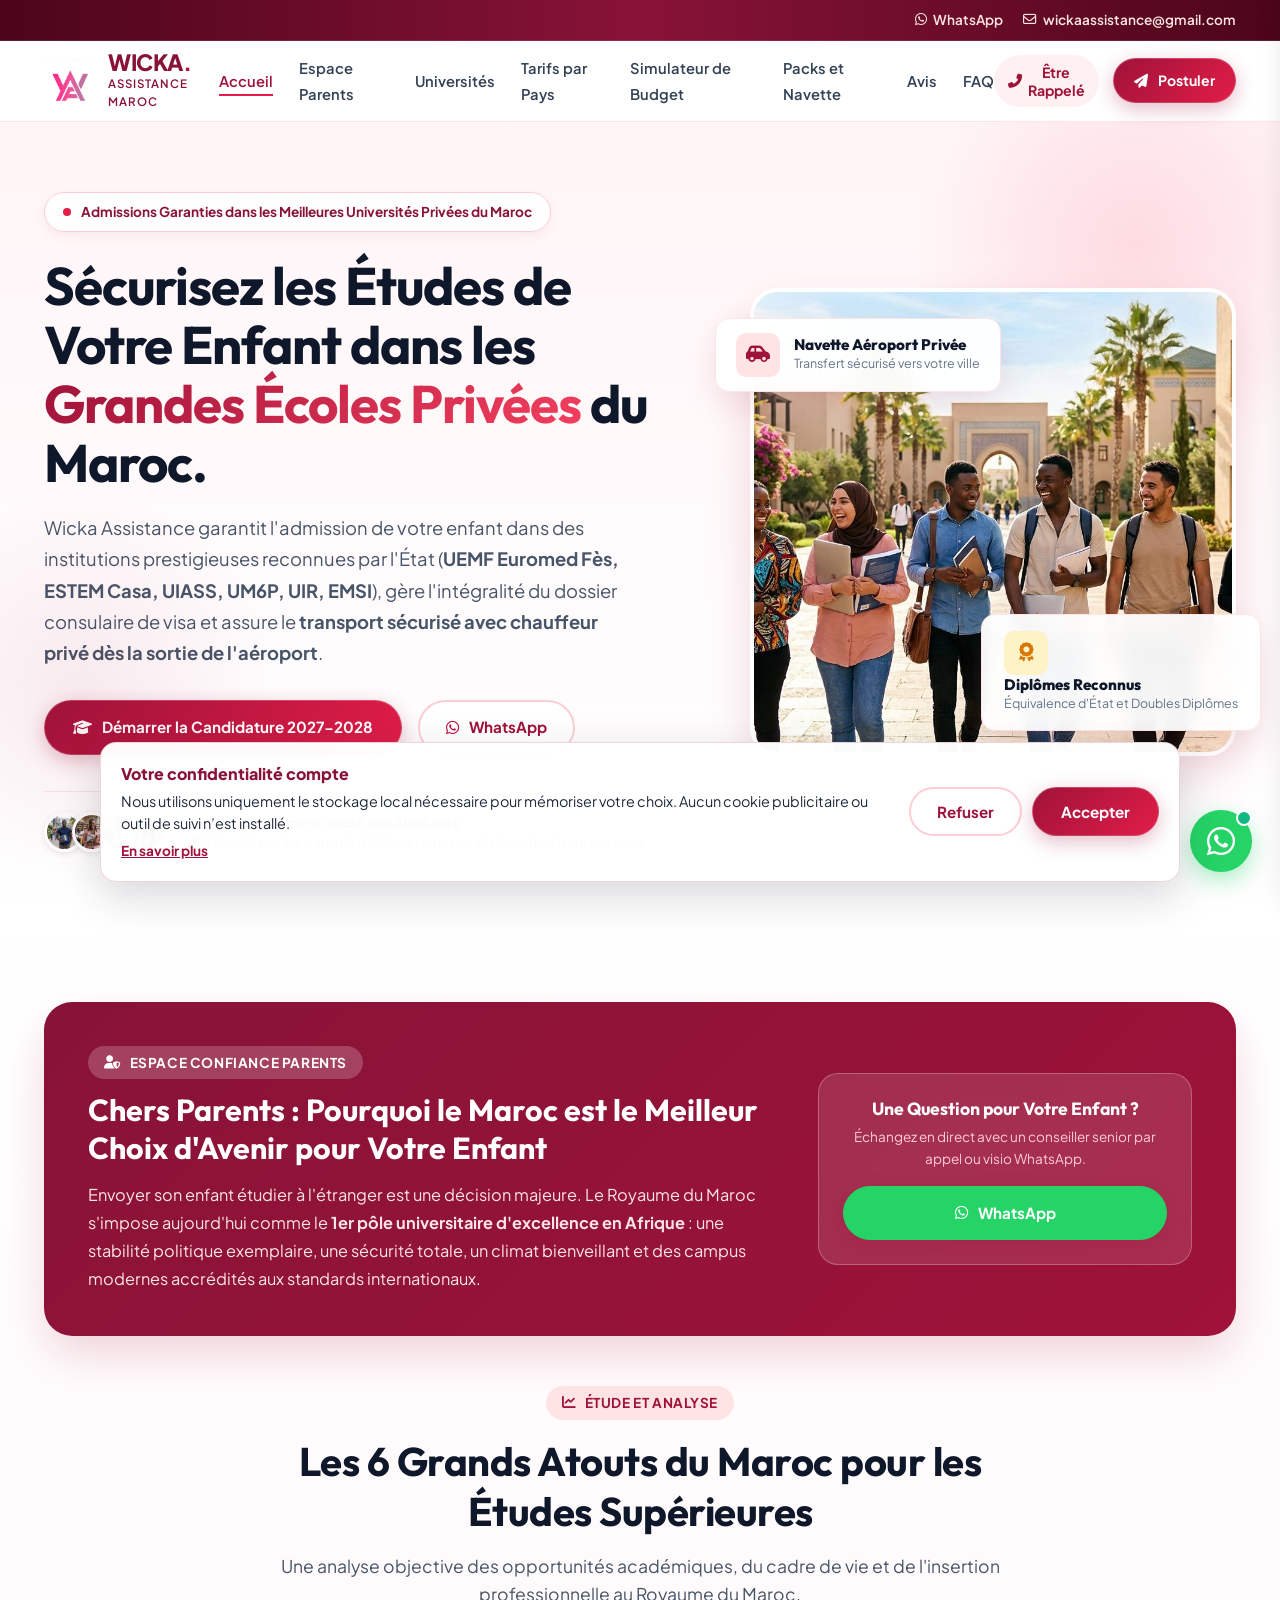
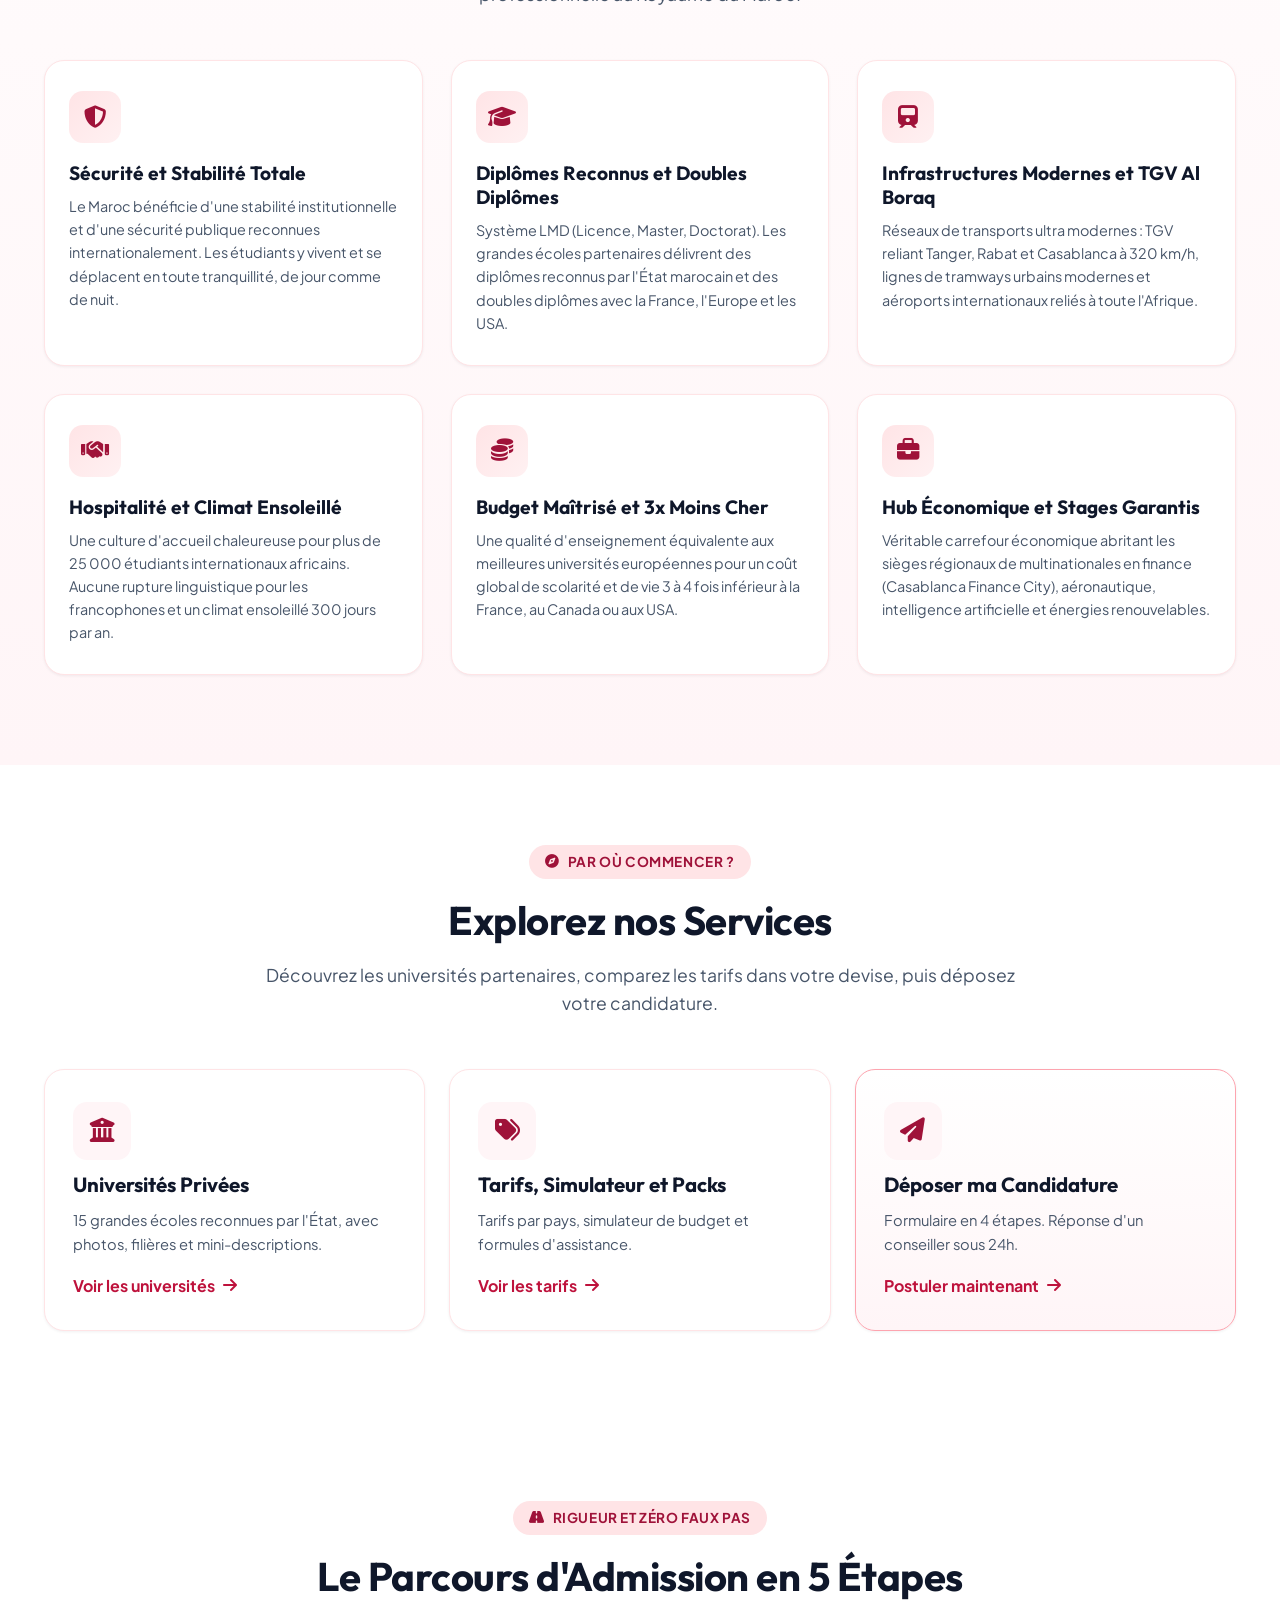
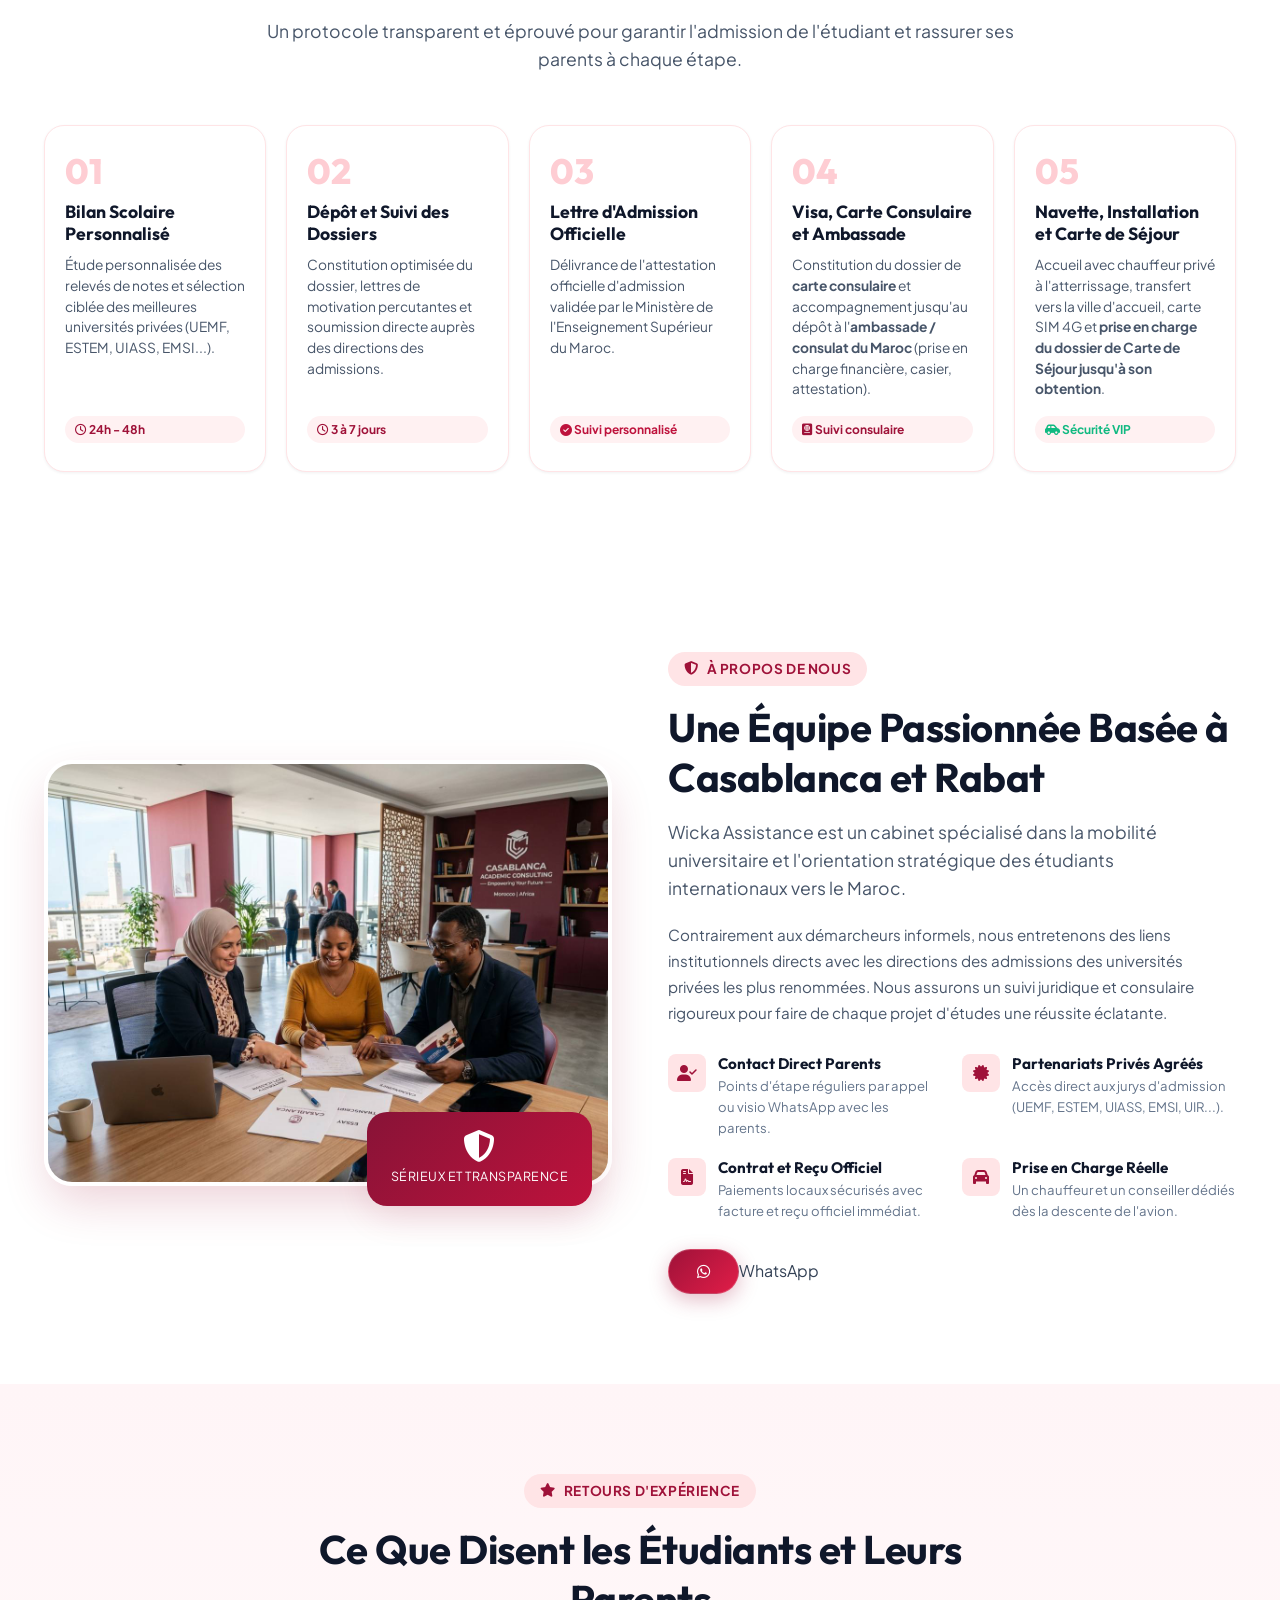
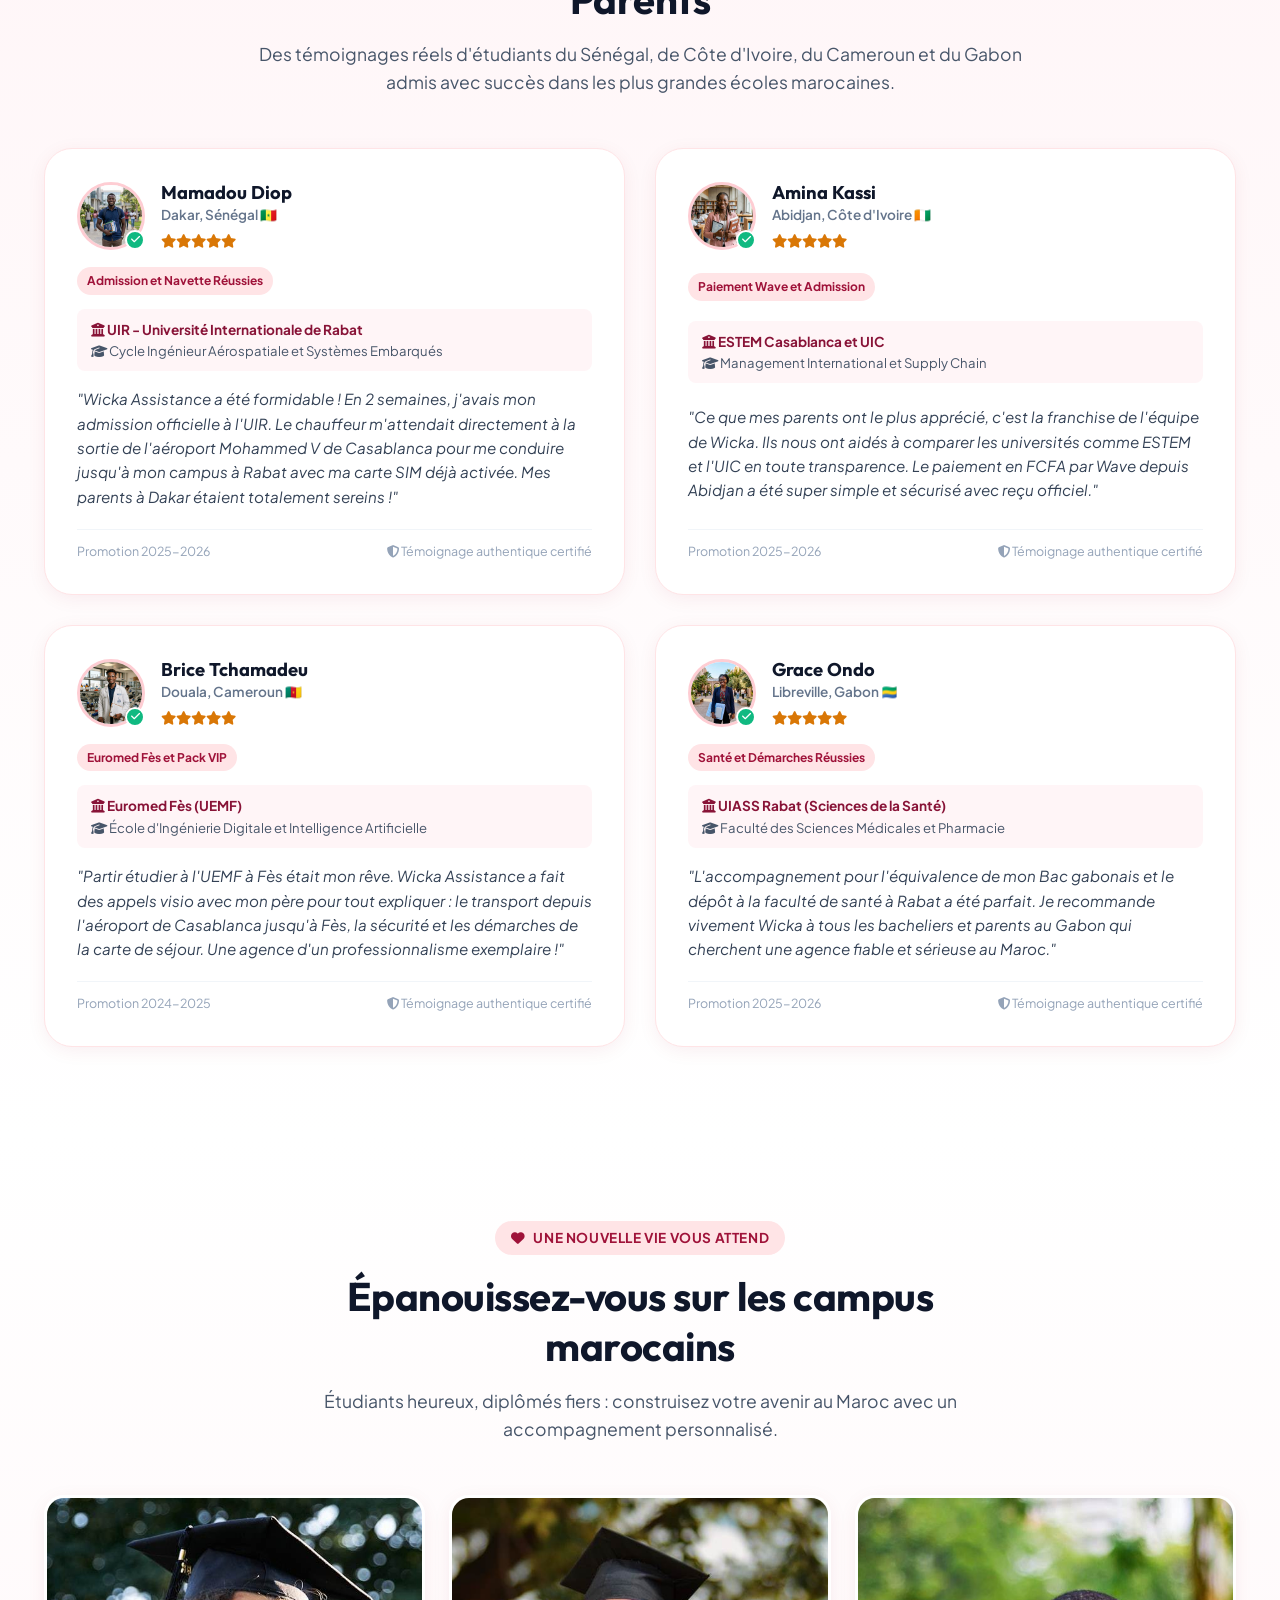
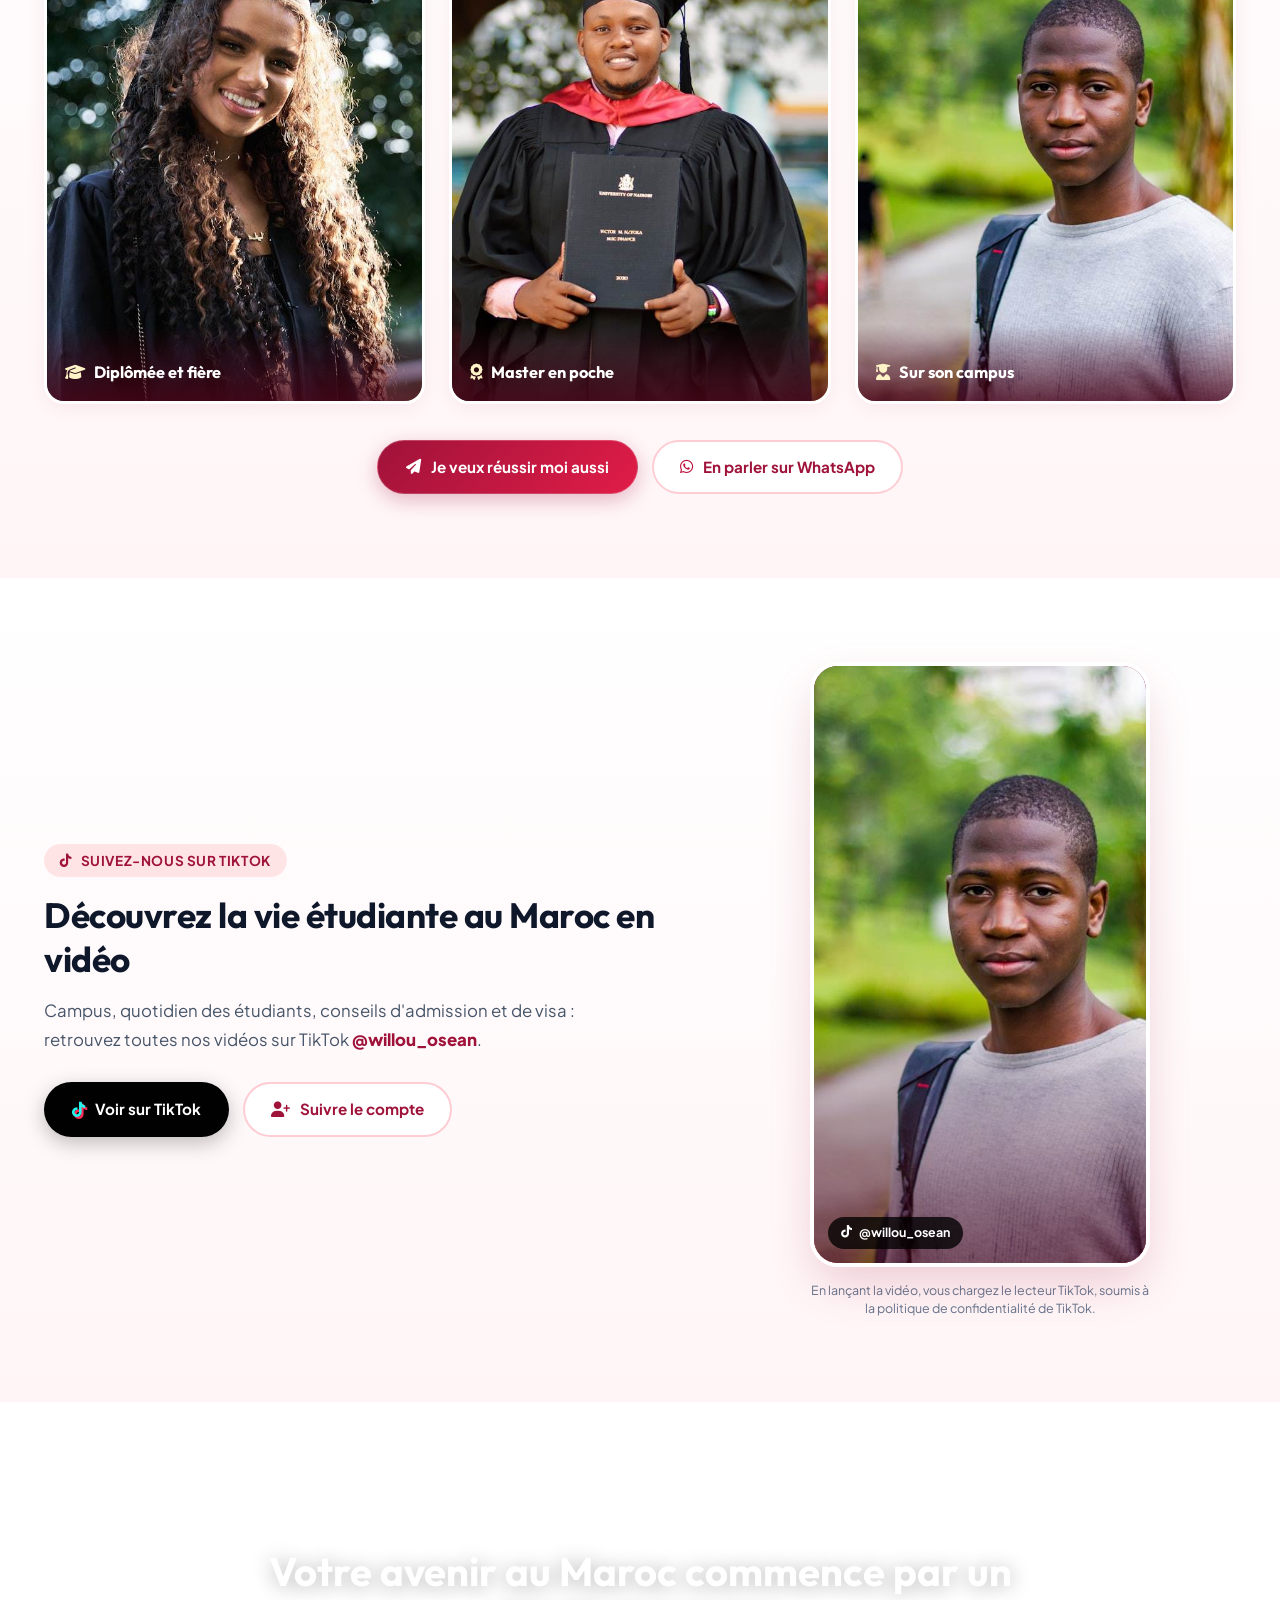
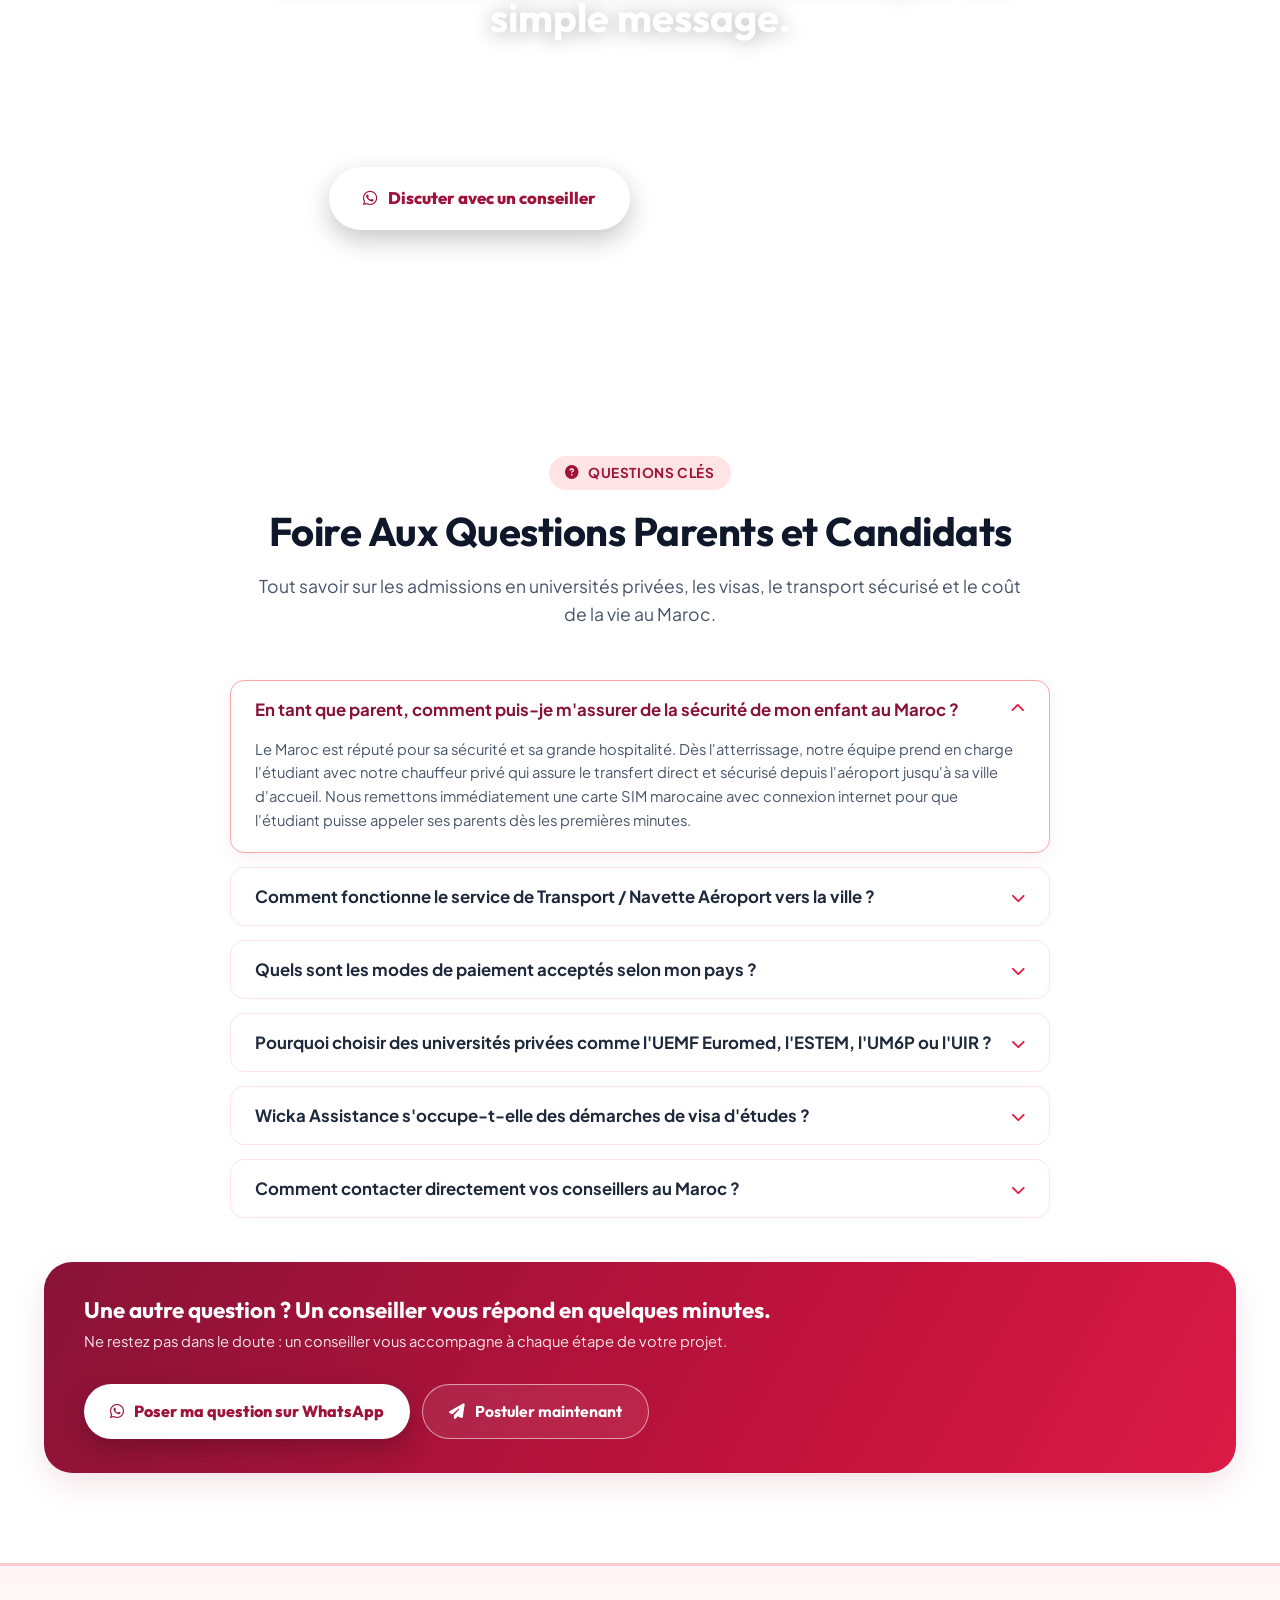
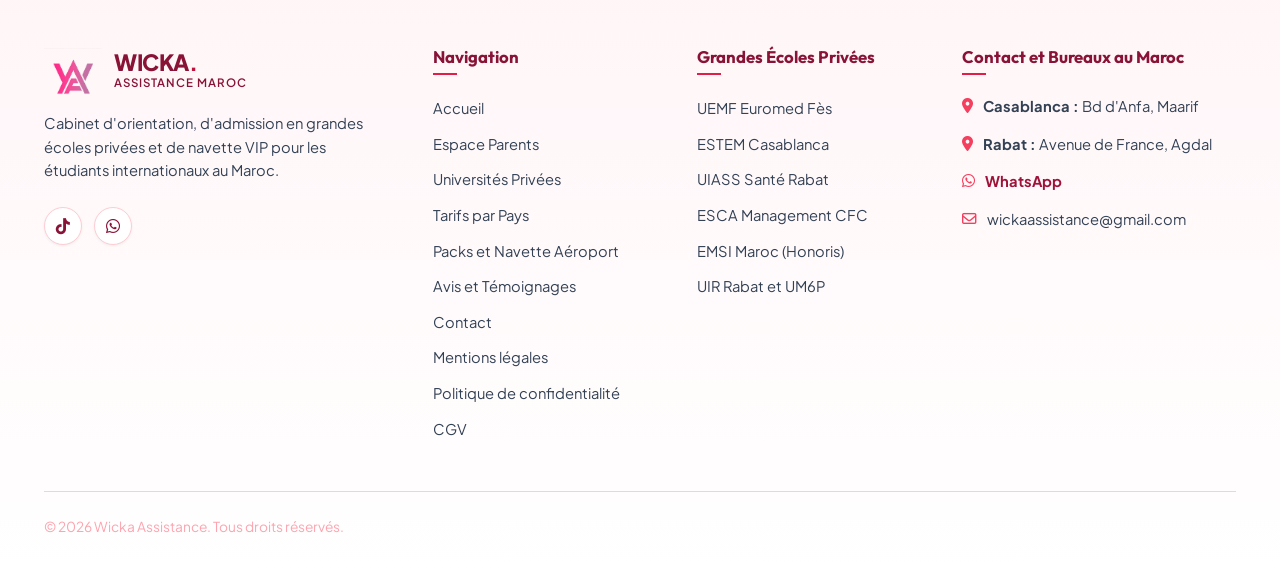
==== index.html @ 42e76aec "Configure TikTok and simplify footer social links" ====
<!DOCTYPE html>
<html lang="fr">
<head>
  <meta charset="UTF-8" />
  <meta name="viewport" content="width=device-width, initial-scale=1.0" />
  <title>Étudier au Maroc | Admission, Visa et Orientation</title>
  <meta name="description" content="Préparez vos études au Maroc avec un accompagnement personnalisé : orientation, admission, visa étudiant, tarifs et accueil des étudiants internationaux." />
  <meta name="keywords" content="étudier au Maroc, admission Maroc, orientation étudiant, visa étudiant Maroc, études supérieures Maroc, accompagnement étudiant, Wicka Assistance" />
  <meta name="author" content="Wicka Assistance" />
  <meta name="robots" content="index, follow" />
  <meta name="theme-color" content="#9f1239" />
  <link rel="icon" type="image/png" href="/assets/images/logo.png" />
  <link rel="apple-touch-icon" href="/assets/images/logo.png" />
  <meta property="og:type" content="website" />
  <meta property="og:site_name" content="Wicka Assistance" />
  <meta property="og:locale" content="fr_FR" />
  <meta property="og:title" content="Étudier au Maroc | Admission, Visa et Orientation" />
  <meta property="og:description" content="Préparez vos études au Maroc avec un accompagnement personnalisé : orientation, admission, visa étudiant, tarifs et accueil des étudiants internationaux." />
  <meta property="og:url" content="__PUBLIC_SITE_URL__/" />
  <meta property="og:image" content="__PUBLIC_SITE_URL__/assets/images/og-share.jpg" />
  <meta property="og:image:secure_url" content="__PUBLIC_SITE_URL__/assets/images/og-share.jpg" />
  <meta property="og:image:type" content="image/jpeg" />
  <meta property="og:image:alt" content="Étudiants internationaux préparant leurs études au Maroc" />
  <meta property="og:image:width" content="1200" />
  <meta property="og:image:height" content="630" />
  <meta name="twitter:card" content="summary_large_image" />
  <meta name="twitter:title" content="Étudier au Maroc | Admission, Visa et Orientation" />
  <meta name="twitter:description" content="Préparez vos études au Maroc avec un accompagnement personnalisé : orientation, admission, visa étudiant, tarifs et accueil des étudiants internationaux." />
  <meta name="twitter:image" content="__PUBLIC_SITE_URL__/assets/images/og-share.jpg" />
  <link rel="canonical" href="__PUBLIC_SITE_URL__/" />

  <link href="https://fonts.googleapis.com/css2?family=Outfit:wght@400;500;600;700;800;900&family=Plus+Jakarta+Sans:wght@300;400;500;600;700;800&display=swap" rel="stylesheet" />

  <link rel="stylesheet" href="https://cdnjs.cloudflare.com/ajax/libs/font-awesome/6.5.1/css/all.min.css" integrity="sha512-DTOQO9RWCH3ppGqcWaEA1BIZOC6xxalwEsw9c2QQeAIftl+Vegovlnee1c9QX4TctnWMn13TZye+giMm8e2LwA==" crossorigin="anonymous" referrerpolicy="no-referrer" />

  <link rel="stylesheet" href="css/style.css" />

  <link rel="stylesheet" href="css/responsive.css" />

  <!-- Section TikTok -->
  <link rel="stylesheet" href="css/tiktok.css" />

  <script type="application/ld+json">
  {
    "@context": "https://schema.org",
    "@type": "EducationalOrganization",
    "name": "Wicka Assistance",
    "url": "__PUBLIC_SITE_URL__/",
    "logo": "__PUBLIC_SITE_URL__/assets/images/logo.png",
    "description": "Orientation et accompagnement des étudiants internationaux pour leurs études au Maroc.",
    "areaServed": ["Maroc", "Afrique de l’Ouest", "Afrique centrale", "France"],
    "availableLanguage": ["fr"],
    "contactPoint": {
      "@type": "ContactPoint",
      "contactType": "customer service",
      "email": "wickaassistance@gmail.com",
      "telephone": "+212789095498",
      "availableLanguage": "French"
    },
    "sameAs": ["https://wa.me/212789095498", "https://www.tiktok.com/@willou_osean"]
  }
  </script>
</head>
<body>
<!--
  PROMO −50% (règle annuelle, GMT+0) : voir README, section « Promo ».
  Visible du 1er août au 15 novembre. Hors période, le Worker (worker/index.js) retire ce bandeau,
  les éléments class="promo-only" et remplace les textes data-full-text (js/main.js fait la même
  chose côté navigateur en filet de sécurité). Ne pas modifier de date ici.
-->
<div class="top-notice-bar">
    <div class="container notice-content">
      <div class="notice-left">
        <span class="notice-tag">🔥 PROMO -50%</span>
        <span>📢 Offre de lancement Rentrée 2026-2027 : packs d'admission à prix cassés — places et tarifs limités !</span>
      </div>
      <div class="notice-right">
        <a href="https://wa.me/212789095498" target="_blank" rel="noopener noreferrer" class="notice-contact">
          <i class="fab fa-whatsapp text-rose-300"></i> WhatsApp
        </a>
        <a href="mailto:wickaassistance@gmail.com" class="notice-contact">
          <i class="far fa-envelope"></i> wickaassistance@gmail.com
        </a>
      </div>
    </div>
  </div>

  <!-- ============================================================
       2. HEADER et NAVIGATION
       ============================================================ -->
  <header class="site-header" id="siteHeader">
    <div class="container">
      <nav class="navbar" aria-label="Navigation principale">
        <!-- Logo -->
        <a href="/" class="brand-logo">
          <img class="brand-image" src="/assets/images/logo.png" alt="Wicka Assistance" width="52" height="44" />
          <div class="brand-text-wrap">
            <span class="brand-title">WICKA<span class="text-rose">.</span></span>
            <span class="brand-subtitle">Assistance Maroc</span>
          </div>
        </a>

        <!-- Liens Desktop -->
        <ul class="nav-links">
          <li><a href="/" class="nav-link active">Accueil</a></li>
          <li><a href="/#parents" class="nav-link">Espace Parents</a></li>
          <li><a href="/universites" class="nav-link">Universités</a></li>
          <li><a href="/tarifs" class="nav-link">Tarifs par Pays</a></li>
          <li><a href="/tarifs#simulateur" class="nav-link">Simulateur de Budget</a></li>
          <li><a href="/tarifs#packs" class="nav-link">Packs et Navette</a></li>
          <li><a href="/#avis" class="nav-link">Avis</a></li>
          <li><a href="/#faq" class="nav-link">FAQ</a></li>
        </ul>

        <!-- Actions Nav -->
        <div class="nav-actions">
          <button type="button" class="nav-callback-btn" id="triggerCallbackModal">
            <i class="fas fa-phone-alt"></i>
            <span>Être Rappelé</span>
          </button>
          <a href="/candidature" class="btn-primary btn-sm">
            <i class="fas fa-paper-plane"></i>
            <span>Postuler</span>
          </a>
          <button type="button" class="mobile-menu-toggle" id="mobileMenuToggle" aria-label="Ouvrir le menu">
            <i class="fas fa-bars"></i>
          </button>
        </div>
      </nav>
    </div>
  </header>

  <!-- Mobile Drawer -->
  <div class="mobile-menu-drawer" id="mobileMenu">
    <div class="drawer-header">
      <div class="brand-logo">
        <img class="brand-image" src="/assets/images/logo.png" alt="Wicka Assistance" width="52" height="44" />
        <div class="brand-text-wrap">
          <span class="brand-title">WICKA<span class="text-rose">.</span></span>
          <span class="brand-subtitle">Assistance Maroc</span>
        </div>
      </div>
      <button type="button" class="drawer-close-btn" id="mobileMenuClose" onclick="document.getElementById('mobileMenu').classList.remove('active')">&times;</button>
    </div>
    <div class="mobile-nav-links">
      <a href="/" class="mobile-nav-link">Accueil <i class="fas fa-chevron-right"></i></a>
      <a href="/#parents" class="mobile-nav-link">Espace Parents <i class="fas fa-chevron-right"></i></a>
      <a href="/universites" class="mobile-nav-link">Universités <i class="fas fa-chevron-right"></i></a>
      <a href="/tarifs" class="mobile-nav-link">Tarifs par Pays <i class="fas fa-chevron-right"></i></a>
      <a href="/tarifs#simulateur" class="mobile-nav-link">Simulateur de Budget <i class="fas fa-chevron-right"></i></a>
      <a href="/tarifs#packs" class="mobile-nav-link">Packs et Navette <i class="fas fa-chevron-right"></i></a>
      <a href="/#avis" class="mobile-nav-link">Avis <i class="fas fa-chevron-right"></i></a>
      <a href="/#faq" class="mobile-nav-link">FAQ <i class="fas fa-chevron-right"></i></a>
    </div>
    <div style="margin-top: auto; display: flex; flex-direction: column; gap: 12px;">
      <a href="/candidature" class="btn-primary btn-full mobile-nav-link">
        <i class="fas fa-paper-plane"></i> Démarrer ma Candidature
      </a>
      <a href="https://wa.me/212789095498" target="_blank" rel="noopener noreferrer" class="btn-secondary btn-full">
        <i class="fab fa-whatsapp text-rose"></i> WhatsApp
      </a>
    </div>
  </div>

  
  <main>
<section class="hero-section" id="hero">
      <div class="hero-glow-circle-1"></div>
      <div class="hero-glow-circle-2"></div>

      <div class="container">
        <div class="hero-grid">
          <!-- Text Content -->
          <div class="hero-text-content">
            <div class="hero-badge-pill">
              <span class="pulse-dot"></span>
              <span>Admissions Garanties dans les Meilleures Universités Privées du Maroc</span>
            </div>

            <h1 class="hero-headline">
              Sécurisez les Études de Votre Enfant dans les <span class="text-gradient-rose">Grandes Écoles Privées</span> du Maroc.
            </h1>

            <p class="hero-description">
              Wicka Assistance garantit l'admission de votre enfant dans des institutions prestigieuses reconnues par l'État (<strong>UEMF Euromed Fès, ESTEM Casa, UIASS, UM6P, UIR, EMSI</strong>), gère l'intégralité du dossier consulaire de visa et assure le <strong>transport sécurisé avec chauffeur privé dès la sortie de l'aéroport</strong>.
            </p>

            <div class="hero-cta-group">
              <a href="/candidature" class="btn-primary">
                <i class="fas fa-graduation-cap"></i>
                <!-- data-rentree : année de rentrée mise à jour automatiquement (Worker + js/main.js) -->
                <span>Démarrer la Candidature <span data-rentree>2026-2027</span></span>
              </a>
              <a href="https://wa.me/212789095498" target="_blank" rel="noopener noreferrer" class="btn-secondary">
                <i class="fab fa-whatsapp text-rose"></i>
                <span>WhatsApp</span>
              </a>
            </div>

            <!-- Trust Bar -->
            <div class="hero-trust-row">
              <div class="trust-avatars-group">
                <img src="assets/images/student-senegal.jpg" alt="Étudiant Sénégal" class="trust-avatar" />
                <img src="assets/images/student-ivory-coast.jpg" alt="Étudiante Côte d'Ivoire" class="trust-avatar" />
                <img src="assets/images/student-cameroon.jpg" alt="Étudiant Cameroun" class="trust-avatar" />
                <img src="assets/images/student-gabon.jpg" alt="Étudiante Gabon" class="trust-avatar" />
              </div>
              <div class="trust-text">
                <strong>Accompagnement dédié aux étudiants</strong>
                <span>Plébiscité par les parents d'élèves pour son sérieux et sa transparence</span>
              </div>
            </div>
          </div>

          <!-- Hero Image et Floating Cards -->
          <div class="hero-visual-wrap">
            <div class="hero-main-card">
              <img src="assets/images/hero-students.jpg" alt="Étudiants internationaux heureux sur les campus marocains" />
            </div>

            <!-- Floating Badge 1 -->
            <div class="hero-floating-card-1">
              <div class="floating-icon">
                <i class="fas fa-car-side"></i>
              </div>
              <div class="floating-info">
                <h4>Navette Aéroport Privée</h4>
                <p>Transfert sécurisé vers votre ville</p>
              </div>
            </div>

            <!-- Floating Badge 2 -->
            <div class="hero-floating-card-2">
              <div class="floating-icon" style="background-color: var(--gold-light); color: var(--gold);">
                <i class="fas fa-award"></i>
              </div>
              <div class="floating-info">
                <h4>Diplômes Reconnus</h4>
                <p>Équivalence d'État et Doubles Diplômes</p>
              </div>
            </div>
          </div>
        </div>

      </div>
    </section>
<section class="parents-section" id="parents">
      <div class="container">
        <!-- Bannière Spéciale Parents -->
        <div class="parents-banner-box">
          <div class="parents-banner-grid">
            <div class="parents-banner-text">
              <span class="section-badge" style="background-color: rgba(255, 255, 255, 0.2); color: var(--white); margin-bottom: 12px;">
                <i class="fas fa-user-shield"></i> Espace Confiance Parents
              </span>
              <h3>Chers Parents : Pourquoi le Maroc est le Meilleur Choix d'Avenir pour Votre Enfant</h3>
              <p>
                Envoyer son enfant étudier à l'étranger est une décision majeure. Le Royaume du Maroc s'impose aujourd'hui comme le <strong>1er pôle universitaire d'excellence en Afrique</strong> : une stabilité politique exemplaire, une sécurité totale, un climat bienveillant et des campus modernes accrédités aux standards internationaux.
              </p>
            </div>
            <div class="parents-contact-cta">
              <h4>Une Question pour Votre Enfant ?</h4>
              <p>Échangez en direct avec un conseiller senior par appel ou visio WhatsApp.</p>
              <a href="https://wa.me/212789095498?text=Bonjour%20Wicka%20Assistance%2C%20je%20suis%20un%20parent%20et%20je%20souhaite%20des%20informations%20pour%20mon%20enfant." target="_blank" rel="noopener noreferrer" class="btn-primary btn-full" style="background: #25D366; border-color: #25D366;">
                <i class="fab fa-whatsapp"></i> WhatsApp
              </a>
            </div>
          </div>
        </div>

        <div class="section-header">
          <span class="section-badge"><i class="fas fa-chart-line"></i> Étude et Analyse</span>
          <h2 class="section-title">Les 6 Grands Atouts du Maroc pour les Études Supérieures</h2>
          <p class="section-subtitle">
            Une analyse objective des opportunités académiques, du cadre de vie et de l'insertion professionnelle au Royaume du Maroc.
          </p>
        </div>

        <!-- 6 Piliers Avantages -->
        <div class="advantages-grid">
          <div class="advantage-card">
            <div class="advantage-icon-wrap"><i class="fas fa-shield-alt"></i></div>
            <h3 class="advantage-title">Sécurité et Stabilité Totale</h3>
            <p class="advantage-desc">
              Le Maroc bénéficie d'une stabilité institutionnelle et d'une sécurité publique reconnues internationalement. Les étudiants y vivent et se déplacent en toute tranquillité, de jour comme de nuit.
            </p>
          </div>

          <div class="advantage-card">
            <div class="advantage-icon-wrap"><i class="fas fa-graduation-cap"></i></div>
            <h3 class="advantage-title">Diplômes Reconnus et Doubles Diplômes</h3>
            <p class="advantage-desc">
              Système LMD (Licence, Master, Doctorat). Les grandes écoles partenaires délivrent des diplômes reconnus par l'État marocain et des doubles diplômes avec la France, l'Europe et les USA.
            </p>
          </div>

          <div class="advantage-card">
            <div class="advantage-icon-wrap"><i class="fas fa-train"></i></div>
            <h3 class="advantage-title">Infrastructures Modernes et TGV Al Boraq</h3>
            <p class="advantage-desc">
              Réseaux de transports ultra modernes : TGV reliant Tanger, Rabat et Casablanca à 320 km/h, lignes de tramways urbains modernes et aéroports internationaux reliés à toute l'Afrique.
            </p>
          </div>

          <div class="advantage-card">
            <div class="advantage-icon-wrap"><i class="fas fa-handshake"></i></div>
            <h3 class="advantage-title">Hospitalité et Climat Ensoleillé</h3>
            <p class="advantage-desc">
              Une culture d'accueil chaleureuse pour plus de 25 000 étudiants internationaux africains. Aucune rupture linguistique pour les francophones et un climat ensoleillé 300 jours par an.
            </p>
          </div>

          <div class="advantage-card">
            <div class="advantage-icon-wrap"><i class="fas fa-coins"></i></div>
            <h3 class="advantage-title">Budget Maîtrisé et 3x Moins Cher</h3>
            <p class="advantage-desc">
              Une qualité d'enseignement équivalente aux meilleures universités européennes pour un coût global de scolarité et de vie 3 à 4 fois inférieur à la France, au Canada ou aux USA.
            </p>
          </div>

          <div class="advantage-card">
            <div class="advantage-icon-wrap"><i class="fas fa-briefcase"></i></div>
            <h3 class="advantage-title">Hub Économique et Stages Garantis</h3>
            <p class="advantage-desc">
              Véritable carrefour économique abritant les sièges régionaux de multinationales en finance (Casablanca Finance City), aéronautique, intelligence artificielle et énergies renouvelables.
            </p>
          </div>
        </div>
      </div>
    </section>

    <!-- ============================================================
         EXPLOREZ (navigation multi-pages)
         ============================================================ -->
    <section class="explore-section">
      <div class="container">
        <div class="section-header">
          <span class="section-badge"><i class="fas fa-compass"></i> Par où commencer ?</span>
          <h2 class="section-title">Explorez nos Services</h2>
          <p class="section-subtitle">Découvrez les universités partenaires, comparez les tarifs dans votre devise, puis déposez votre candidature.</p>
        </div>
        <div class="explore-cards">
          <a href="/universites" class="explore-card">
            <div class="explore-icon"><i class="fas fa-university"></i></div>
            <h3>Universités Privées</h3>
            <p>15 grandes écoles reconnues par l'État, avec photos, filières et mini-descriptions.</p>
            <span class="explore-link">Voir les universités <i class="fas fa-arrow-right"></i></span>
          </a>
          <a href="/tarifs" class="explore-card">
            <div class="explore-icon"><i class="fas fa-tags"></i></div>
            <h3>Tarifs, Simulateur et Packs</h3>
            <!-- Les segments promo-only disparaissent hors période promo -->
            <p>Tarifs par pays<span class="promo-only"> en <strong>promo −50%</strong></span>, simulateur de budget et formules d'assistance.</p>
            <span class="explore-link">Voir les tarifs <i class="fas fa-arrow-right"></i></span>
          </a>
          <a href="/candidature" class="explore-card explore-card-accent">
            <div class="explore-icon"><i class="fas fa-paper-plane"></i></div>
            <h3>Déposer ma Candidature</h3>
            <p>Formulaire en 4 étapes. Réponse d'un conseiller sous 24h<span class="promo-only"> et tarif promo bloqué</span>.</p>
            <span class="explore-link">Postuler maintenant <i class="fas fa-arrow-right"></i></span>
          </a>
        </div>
      </div>
    </section>

<section class="steps-section" id="etapes">
      <div class="container">
        <div class="section-header">
          <span class="section-badge"><i class="fas fa-road"></i> Rigueur et Zéro Faux Pas</span>
          <h2 class="section-title">Le Parcours d'Admission en 5 Étapes</h2>
          <p class="section-subtitle">
            Un protocole transparent et éprouvé pour garantir l'admission de l'étudiant et rassurer ses parents à chaque étape.
          </p>
        </div>

        <div class="steps-timeline-grid">
          <div class="step-card">
            <div>
              <div class="step-num-badge">01</div>
              <h3 class="step-title">Bilan Scolaire Personnalisé</h3>
              <p class="step-desc">
                Étude personnalisée des relevés de notes et sélection ciblée des meilleures universités privées (UEMF, ESTEM, UIASS, EMSI...).
              </p>
            </div>
            <span class="step-footer-tag"><i class="far fa-clock"></i> 24h - 48h</span>
          </div>

          <div class="step-card">
            <div>
              <div class="step-num-badge">02</div>
              <h3 class="step-title">Dépôt et Suivi des Dossiers</h3>
              <p class="step-desc">
                Constitution optimisée du dossier, lettres de motivation percutantes et soumission directe auprès des directions des admissions.
              </p>
            </div>
            <span class="step-footer-tag"><i class="far fa-clock"></i> 3 à 7 jours</span>
          </div>

          <div class="step-card">
            <div>
              <div class="step-num-badge">03</div>
              <h3 class="step-title">Lettre d'Admission Officielle</h3>
              <p class="step-desc">
                Délivrance de l'attestation officielle d'admission validée par le Ministère de l'Enseignement Supérieur du Maroc.
              </p>
            </div>
            <span class="step-footer-tag text-rose"><i class="fas fa-check-circle"></i> Suivi personnalisé</span>
          </div>

          <div class="step-card">
            <div>
              <div class="step-num-badge">04</div>
              <h3 class="step-title">Visa, Carte Consulaire et Ambassade</h3>
              <p class="step-desc">
                Constitution du dossier de <strong>carte consulaire</strong> et accompagnement jusqu'au dépôt à l'<strong>ambassade / consulat du Maroc</strong> (prise en charge financière, casier, attestation).
              </p>
            </div>
            <span class="step-footer-tag"><i class="fas fa-passport"></i> Suivi consulaire</span>
          </div>

          <div class="step-card">
            <div>
              <div class="step-num-badge">05</div>
              <h3 class="step-title">Navette, Installation et Carte de Séjour</h3>
              <p class="step-desc">
                Accueil avec chauffeur privé à l'atterrissage, transfert vers la ville d'accueil, carte SIM 4G et <strong>prise en charge du dossier de Carte de Séjour jusqu'à son obtention</strong>.
              </p>
            </div>
            <span class="step-footer-tag text-success"><i class="fas fa-car-side"></i> Sécurité VIP</span>
          </div>
        </div>
      </div>
    </section>
<section class="about-section" id="apropos">
      <div class="container">
        <div class="about-grid">
          <!-- Image -->
          <div class="about-image-wrapper">
            <img src="assets/images/about-team.jpg" alt="Équipe de conseillers Wicka Assistance à Casablanca" class="about-main-img" />
            <div class="about-experience-badge">
              <i class="fas fa-shield-alt exp-years" aria-hidden="true"></i>
              <span class="exp-text">Sérieux et Transparence</span>
            </div>
          </div>

          <!-- Text -->
          <div class="about-content">
            <span class="section-badge"><i class="fas fa-shield-alt"></i> À Propos de Nous</span>
            <h2 class="section-title">Une Équipe Passionnée Basée à Casablanca et Rabat</h2>
            <p class="section-subtitle" style="text-align: left; margin-bottom: 20px;">
              Wicka Assistance est un cabinet spécialisé dans la mobilité universitaire et l'orientation stratégique des étudiants internationaux vers le Maroc.
            </p>
            <p style="color: var(--slate-600); line-height: 1.7; font-size: 0.95rem;">
              Contrairement aux démarcheurs informels, nous entretenons des liens institutionnels directs avec les directions des admissions des universités privées les plus renommées. Nous assurons un suivi juridique et consulaire rigoureux pour faire de chaque projet d'études une réussite éclatante.
            </p>

            <div class="about-values-list">
              <div class="value-item">
                <div class="value-icon"><i class="fas fa-user-check"></i></div>
                <div>
                  <h4>Contact Direct Parents</h4>
                  <p>Points d'étape réguliers par appel ou visio WhatsApp avec les parents.</p>
                </div>
              </div>
              <div class="value-item">
                <div class="value-icon"><i class="fas fa-certificate"></i></div>
                <div>
                  <h4>Partenariats Privés Agréés</h4>
                  <p>Accès direct aux jurys d'admission (UEMF, ESTEM, UIASS, EMSI, UIR...).</p>
                </div>
              </div>
              <div class="value-item">
                <div class="value-icon"><i class="fas fa-file-contract"></i></div>
                <div>
                  <h4>Contrat et Reçu Officiel</h4>
                  <p>Paiements locaux sécurisés avec facture et reçu officiel immédiat.</p>
                </div>
              </div>
              <div class="value-item">
                <div class="value-icon"><i class="fas fa-car"></i></div>
                <div>
                  <h4>Prise en Charge Réelle</h4>
                  <p>Un chauffeur et un conseiller dédiés dès la descente de l'avion.</p>
                </div>
              </div>
            </div>

            <a href="https://wa.me/212789095498" target="_blank" rel="noopener noreferrer" class="btn-primary">
              <i class="fab fa-whatsapp"></i>
              <a href="https://wa.me/212789095498" target="_blank" rel="noopener noreferrer">WhatsApp</a>
            </a>
          </div>
        </div>
      </div>
    </section>
<section class="testimonials-section" id="avis">
      <div class="container">
        <div class="section-header">
          <span class="section-badge"><i class="fas fa-star"></i> Retours d'Expérience</span>
          <h2 class="section-title">Ce Que Disent les Étudiants et Leurs Parents</h2>
          <p class="section-subtitle">
            Des témoignages réels d'étudiants du Sénégal, de Côte d'Ivoire, du Cameroun et du Gabon admis avec succès dans les plus grandes écoles marocaines.
          </p>
        </div>

        <div class="testimonials-grid" id="testimonialsGrid">
          <!-- Rendered dynamically by js/main.js from js/data.js -->
        </div>
      </div>
    </section>
<section class="success-band">
      <div class="container">
        <div class="section-header">
          <span class="section-badge"><i class="fas fa-heart"></i> Une nouvelle vie vous attend</span>
          <h2 class="section-title">Épanouissez-vous sur les campus marocains</h2>
          <p class="section-subtitle">
            Étudiants heureux, diplômés fiers : construisez votre avenir au Maroc avec un accompagnement personnalisé.
          </p>
        </div>

        <div class="success-photos">
          <figure class="success-photo">
            <img src="assets/uni/student-grad.jpg" alt="Étudiante diplômée au Maroc" loading="lazy" />
            <figcaption><i class="fas fa-graduation-cap"></i> Diplômée et fière</figcaption>
          </figure>
          <figure class="success-photo">
            <img src="assets/uni/student-grad-2.jpg" alt="Jeune diplômé au Maroc" loading="lazy" />
            <figcaption><i class="fas fa-award"></i> Master en poche</figcaption>
          </figure>
          <figure class="success-photo">
            <img src="assets/uni/student-portrait.jpg" alt="Étudiant sur son campus" loading="lazy" />
            <figcaption><i class="fas fa-user-graduate"></i> Sur son campus</figcaption>
          </figure>
        </div>

        <div class="success-cta">
          <a href="/candidature" class="btn-primary">
            <i class="fas fa-paper-plane"></i> Je veux réussir moi aussi
          </a>
          <a href="https://wa.me/212789095498?text=Bonjour%20Wicka%2C%20je%20veux%20r%C3%A9ussir%20mes%20%C3%A9tudes%20au%20Maroc%20comme%20vos%20%C3%A9tudiants." target="_blank" rel="noopener noreferrer" class="btn-secondary">
            <i class="fab fa-whatsapp text-rose"></i> En parler sur WhatsApp
          </a>
        </div>
      </div>
    </section>

    <!-- ============================================================
         SECTION TIKTOK : aperçu local, la vidéo ne se charge qu'au clic (js/tiktok.js)
         À remplacer : @willou_osean (partout), VOTRE_VIDEO_ID, puis déposer assets/images/tiktok-preview.jpg
         (tant que ce fichier manque, assets/uni/student-portrait.jpg s'affiche à la place : data-fallback-src)
         ============================================================ -->
    <section class="tiktok-section" id="tiktok">
      <div class="container">
        <div class="tiktok-grid">
          <div class="tiktok-text">
            <span class="section-badge"><i class="fab fa-tiktok"></i> Suivez-nous sur TikTok</span>
            <h2 class="section-title">Découvrez la vie étudiante au Maroc en vidéo</h2>
            <p>
              Campus, quotidien des étudiants, conseils d'admission et de visa : retrouvez toutes nos vidéos sur TikTok
              <span class="tiktok-handle">@willou_osean</span>.
            </p>
            <div class="tiktok-actions">
              <a href="https://www.tiktok.com/@willou_osean" target="_blank" rel="noopener noreferrer" class="btn-tiktok">
                <i class="fab fa-tiktok"></i> Voir sur TikTok
              </a>
              <a href="https://www.tiktok.com/@willou_osean" target="_blank" rel="noopener noreferrer" class="btn-secondary">
                <i class="fas fa-user-plus"></i> Suivre le compte
              </a>
            </div>
          </div>

          <div class="tiktok-visual">
            <div class="tiktok-card">
              <a href="https://www.tiktok.com/@willou_osean" target="_blank" rel="noopener noreferrer" class="tiktok-play" data-tiktok-play data-profile-url="https://www.tiktok.com/@willou_osean" aria-label="Lire la vidéo TikTok">
                <img src="assets/images/tiktok-preview.jpg" data-fallback-src="assets/uni/student-portrait.jpg" alt="Aperçu de notre dernière vidéo TikTok" width="540" height="960" loading="lazy" />
                <span class="tiktok-play-btn"><i class="fas fa-play"></i></span>
                <span class="tiktok-card-tag"><i class="fab fa-tiktok"></i> @willou_osean</span>
              </a>
            </div>
            <p class="tiktok-note">En lançant la vidéo, vous chargez le lecteur TikTok, soumis à la politique de confidentialité de TikTok.</p>
          </div>
        </div>
      </div>
    </section>
<section class="cta-photo-band" style="background-image: linear-gradient(115deg, rgba(76,5,25,0.92) 0%, rgba(159,18,57,0.82) 55%, rgba(190,18,60,0.7) 100%), url('assets/uni/tanger.jpg');">
      <div class="container">
        <div class="cta-photo-content">
          <span class="cta-band-kicker light"><i class="fas fa-graduation-cap"></i> Rentrée <span data-rentree>2026-2027</span><span class="promo-only"> · Il reste peu de places</span></span>
          <h2>Votre avenir au Maroc commence par un simple message.</h2>
          <p>Admission garantie, visa, carte consulaire jusqu'à l'ambassade, navette aéroport et carte de séjour : on s'occupe de tout. Parlez à un conseiller dès maintenant.</p>

          <!--
            COMPTE À REBOURS PROMO : aucune date écrite ici.
            L'échéance (15 novembre, GMT+0) est fournie par le Worker (attribut data-promo-deadline)
            ou calculée par js/main.js. Hors période (16 nov. → 31 juil.), ce bloc est retiré
            automatiquement (classe promo-only) et réapparaît le 1er août.
          -->
          <div class="promo-countdown promo-only" id="promoCountdown">
            <span class="pc-label"><i class="fas fa-hourglass-half"></i> Fin de la PROMO −50% dans :</span>
            <div class="pc-units">
              <div><strong id="pcDays">00</strong><span>jours</span></div>
              <div class="pc-sep">:</div>
              <div><strong id="pcHours">00</strong><span>heures</span></div>
              <div class="pc-sep">:</div>
              <div><strong id="pcMins">00</strong><span>min</span></div>
              <div class="pc-sep">:</div>
              <div><strong id="pcSecs">00</strong><span>sec</span></div>
            </div>
          </div>

          <div class="cta-photo-actions">
            <a href="https://wa.me/212789095498?text=Bonjour%20Wicka%2C%20je%20souhaite%20d%C3%A9marrer%20mon%20projet%20d'%C3%A9tudes%20au%20Maroc%20d%C3%A8s%20maintenant." target="_blank" rel="noopener noreferrer" class="btn-cta-white btn-cta-lg">
              <i class="fab fa-whatsapp"></i> Discuter avec un conseiller
            </a>
            <a href="/candidature" class="btn-cta-ghost btn-cta-lg light">
              <i class="fas fa-rocket"></i> Je démarre ma candidature
            </a>
          </div>
        </div>
      </div>
    </section>
<section class="faq-section" id="faq">
      <div class="container">
        <div class="section-header">
          <span class="section-badge"><i class="fas fa-question-circle"></i> Questions Clés</span>
          <h2 class="section-title">Foire Aux Questions Parents et Candidats</h2>
          <p class="section-subtitle">
            Tout savoir sur les admissions en universités privées, les visas, le transport sécurisé et le coût de la vie au Maroc.
          </p>
        </div>

        <div class="faq-accordion-wrap" id="faqAccordionContainer">
          <!-- Accordion rendered dynamically from data.js -->
        </div>

        <!-- CTA final FAQ -->
        <div class="faq-cta-box">
          <div>
            <h3>Une autre question ? Un conseiller vous répond en quelques minutes.</h3>
            <!-- data-full-text : texte affiché hors période promo -->
            <p data-full-text="Ne restez pas dans le doute : un conseiller vous accompagne à chaque étape de votre projet.">Ne restez pas dans le doute : profitez de la promo −50% avant la fin du compte à rebours.</p>
          </div>
          <div class="faq-cta-actions">
            <a href="https://wa.me/212789095498?text=Bonjour%20Wicka%2C%20j'ai%20une%20question%20avant%20de%20souscrire." target="_blank" rel="noopener noreferrer" class="btn-cta-white"><i class="fab fa-whatsapp"></i> Poser ma question sur WhatsApp</a>
            <a href="/candidature" class="btn-cta-ghost"><i class="fas fa-paper-plane"></i> Postuler maintenant</a>
          </div>
        </div>
      </div>
    </section>
  </main>
<footer class="site-footer">
    <div class="container">
      <div class="footer-grid">
        <!-- Col 1: Brand -->
        <div class="footer-brand">
          <div class="brand-logo">
            <img class="brand-image" src="/assets/images/logo.png" alt="Wicka Assistance" width="52" height="44" />
            <div class="brand-text-wrap">
              <span class="brand-title">WICKA<span class="text-rose">.</span></span>
              <span class="brand-subtitle">Assistance Maroc</span>
            </div>
          </div>
          <p>
            Cabinet d'orientation, d'admission en grandes écoles privées et de navette VIP pour les étudiants internationaux au Maroc.
          </p>
          <div class="footer-social-links">
            <a href="https://www.tiktok.com/@willou_osean" target="_blank" rel="noopener noreferrer" class="social-icon-btn" aria-label="TikTok"><i class="fab fa-tiktok"></i></a>
            <a href="https://wa.me/212789095498" target="_blank" rel="noopener noreferrer" class="social-icon-btn" aria-label="WhatsApp"><i class="fab fa-whatsapp"></i></a>
          </div>
        </div>

        <!-- Col 2: Navigation -->
        <div>
          <h4 class="footer-col-title">Navigation</h4>
          <ul class="footer-links-list">
            <li><a href="/">Accueil</a></li>
            <li><a href="/#parents">Espace Parents</a></li>
            <li><a href="/universites">Universités Privées</a></li>
            <li><a href="/tarifs">Tarifs par Pays</a></li>
            <li><a href="/tarifs#packs">Packs et Navette Aéroport</a></li>
            <li><a href="/#avis">Avis et Témoignages</a></li>
            <li><a href="/contact">Contact</a></li>
            <li><a href="/mentions-legales">Mentions légales</a></li>
            <li><a href="/politique-confidentialite">Politique de confidentialité</a></li>
            <li><a href="/cgv">CGV</a></li>
          </ul>
        </div>

        <!-- Col 3: Universités Privées -->
        <div>
          <h4 class="footer-col-title">Grandes Écoles Privées</h4>
          <ul class="footer-links-list">
            <li><a href="/universites">UEMF Euromed Fès</a></li>
            <li><a href="/universites">ESTEM Casablanca</a></li>
            <li><a href="/universites">UIASS Santé Rabat</a></li>
            <li><a href="/universites">ESCA Management CFC</a></li>
            <li><a href="/universites">EMSI Maroc (Honoris)</a></li>
            <li><a href="/universites">UIR Rabat et UM6P</a></li>
          </ul>
        </div>

        <!-- Col 4: Contact et Bureaux -->
        <div>
          <h4 class="footer-col-title">Contact et Bureaux au Maroc</h4>
          <div class="footer-contact-info">
            <div class="contact-line">
              <i class="fas fa-map-marker-alt"></i>
              <span><strong>Casablanca :</strong> Bd d'Anfa, Maarif</span>
            </div>
            <div class="contact-line">
              <i class="fas fa-map-marker-alt"></i>
              <span><strong>Rabat :</strong> Avenue de France, Agdal</span>
            </div>
            <div class="contact-line">
              <i class="fab fa-whatsapp"></i>
              <a href="https://wa.me/212789095498" target="_blank" rel="noopener noreferrer">WhatsApp</a>
            </div>
            <div class="contact-line">
              <i class="far fa-envelope"></i>
              <span>wickaassistance@gmail.com</span>
            </div>
          </div>
        </div>
      </div>

      <div class="footer-bottom-bar">
        <span style="color: var(--rose-300);">&copy; 2026 Wicka Assistance. Tous droits réservés.</span>
      </div>
    </div>
  </footer>

  <!-- ============================================================
       15. BOUTON FLOTTANT WHATSAPP et MODALS
       ============================================================ -->
  <!-- Floating WhatsApp CTA avec le numéro WhatsApp -->
  <a href="https://wa.me/212789095498?text=Bonjour%20Wicka%20Assistance%2C%20je%20souhaite%20des%20informations%20pour%20%C3%A9tudier%20au%20Maroc." target="_blank" rel="noopener noreferrer" class="floating-whatsapp-btn" aria-label="Contacter sur WhatsApp">
    <i class="fab fa-whatsapp"></i>
    <span class="wa-badge-online" title="Conseiller WhatsApp en ligne"></span>
  </a>

  <!-- Barre CTA fixe (mobile) : le libellé « Promo −50% » est remplacé par « Postuler maintenant » hors période promo (Worker + js/main.js) -->
  <div class="mobile-sticky-cta">
    <a href="/candidature" class="msc-btn msc-primary">
      <i class="fas fa-paper-plane"></i> Postuler (Promo −50%)
    </a>
    <a href="https://wa.me/212789095498?text=Bonjour%20Wicka%2C%20je%20souhaite%20des%20infos%20pour%20%C3%A9tudier%20au%20Maroc." target="_blank" rel="noopener noreferrer" class="msc-btn msc-wa">
      <i class="fab fa-whatsapp"></i> WhatsApp
    </a>
  </div>

  <!-- Modal Demande de Rappel Rapide -->
  <div class="modal-wrapper" id="callbackModal">
    <div class="modal-backdrop"></div>
    <div class="modal-card">
      <button type="button" class="modal-close-btn">&times;</button>
      <div class="modal-icon-success">
        <i class="fas fa-phone-volume"></i>
      </div>
      <h3 style="font-size: 1.4rem; margin-bottom: 8px;">Être Rappelé par un Conseiller</h3>
      <p style="font-size: 0.9rem; color: var(--slate-600); margin-bottom: 24px;">
        Indiquez votre numéro WhatsApp pour qu'un conseiller d'orientation vous contacte sous 30 minutes.
      </p>

      <form id="callbackQuickForm">
        <div class="form-group" style="text-align: left;">
          <label class="form-label" style="font-size: 0.85rem;">Votre Numéro WhatsApp avec indicatif :</label>
          <input type="tel" class="form-input" placeholder="Ex: +221 77... ou +225 07..." required />
        </div>
        <button type="submit" class="btn-primary btn-full">
          <i class="fas fa-headset"></i> Demander à être Rappelé
        </button>
      </form>
    </div>
  </div>

  <!-- Modal Confirmation de Candidature -->
  <div class="modal-wrapper" id="successModal">
    <div class="modal-backdrop"></div>
    <div class="modal-card" style="max-width: 580px;">
      <button type="button" class="modal-close-btn">&times;</button>
      <div class="modal-icon-success" style="background-color: var(--success-bg); color: var(--success);">
        <i class="fas fa-check-circle"></i>
      </div>
      <h3 style="font-size: 1.5rem; margin-bottom: 8px;">Candidature Enregistrée avec Succès !</h3>
      <p style="font-size: 0.9rem; color: var(--slate-600);">
        Félicitations ! Votre dossier a été transmis aux conseillers de Wicka Assistance.
      </p>

      <div class="modal-student-summary" id="modalStudentSummary">
        <!-- Injected dynamically by main.js -->
      </div>

      <div style="display: flex; flex-direction: column; gap: 12px;">
        <a id="modalWhatsappRedirect" href="#" target="_blank" rel="noopener noreferrer" class="btn-primary btn-full" style="background: #25D366; border-color: #25D366;">
          <i class="fab fa-whatsapp"></i>
          <span>WhatsApp</span>
        </a>
        <button type="button" class="btn-secondary btn-full modal-close-btn-action" onclick="document.getElementById('successModal').classList.remove('active')">
          <span>Fermer cette fenêtre</span>
        </button>
      </div>
    </div>
  </div>

  <!-- Scripts -->
  <script src="js/data.js"></script>
  <script src="js/main.js"></script>
  <!-- Section TikTok (vidéo chargée au clic) -->
  <script src="js/tiktok.js"></script>

  <aside class="cookie-banner" data-cookie-banner role="dialog" aria-labelledby="cookie-title" aria-describedby="cookie-description" hidden>
    <div class="cookie-banner-content">
      <p class="cookie-banner-title" id="cookie-title">Votre confidentialité compte</p>
      <p id="cookie-description">Nous utilisons uniquement le stockage local nécessaire pour mémoriser votre choix. Aucun cookie publicitaire ou outil de suivi n’est installé.</p>
      <a href="/politique-confidentialite#cookies">En savoir plus</a>
    </div>
    <div class="cookie-banner-actions">
      <button type="button" class="btn-secondary cookie-choice" data-cookie-choice="reject">Refuser</button>
      <button type="button" class="btn-primary cookie-choice" data-cookie-choice="accept">Accepter</button>
    </div>
  </aside>

</body>
</html>
---- css/style.css ----
/* ============================================================
   WICKA ASSISTANCE - STYLESHEET PRINCIPALE (VERSION ENRICHIE)
   Direction Artistique : Rose Foncé Rubis (#9f1239), Berry & Blanc Pur
   Typographie : Plus Jakarta Sans & Outfit
   ============================================================ */

@import url('https://fonts.googleapis.com/css2?family=Outfit:wght@400;500;600;700;800;900&family=Plus+Jakarta+Sans:wght@300;400;500;600;700;800&display=swap');

:root {
  /* Nuancier Rose Foncé & Blanc */
  --rose-950: #4c0519;
  --rose-900: #881337;
  --rose-800: #9f1239; /* Couleur Principale Rose Foncé Rubis */
  --rose-700: #be123c;
  --rose-600: #e11d48;
  --rose-500: #f43f5e;
  --rose-400: #fb7185;
  --rose-300: #fda4af;
  --rose-200: #fecdd3;
  --rose-100: #ffe4e6;
  --rose-50:  #fff1f2;
  --rose-soft: #fff5f7;

  /* Neutres de Contraste & Blanc Pur */
  --white: #ffffff;
  --slate-900: #0f172a;
  --slate-800: #1e293b;
  --slate-700: #334155;
  --slate-600: #475569;
  --slate-500: #64748b;
  --slate-400: #94a3b8;
  --slate-950: #020617;
  --slate-300: #cbd5e1;
  --slate-200: #e2e8f0;
  --slate-100: #f1f5f9;
  --slate-50:  #f8fafc;

  /* Accents */
  --gold: #d97706;
  --gold-light: #fef3c7;
  --success: #10b981;
  --success-bg: #ecfdf5;

  /* Typographies */
  --font-heading: 'Outfit', sans-serif;
  --font-body: 'Plus Jakarta Sans', sans-serif;

  /* Ombres & Effets Glassmorphism */
  --shadow-sm: 0 1px 3px rgba(15, 23, 42, 0.06);
  --shadow-md: 0 4px 20px -2px rgba(159, 18, 57, 0.08);
  --shadow-lg: 0 12px 36px -4px rgba(159, 18, 57, 0.14);
  --shadow-xl: 0 20px 48px -6px rgba(159, 18, 57, 0.20);
  --shadow-rose-glow: 0 0 30px rgba(225, 29, 72, 0.35);

  --radius-sm: 8px;
  --radius-md: 14px;
  --radius-lg: 20px;
  --radius-xl: 28px;
  --radius-full: 9999px;

  --transition: all 0.3s cubic-bezier(0.16, 1, 0.3, 1);
}

/* ============================================================
   RESET & BASICS
   ============================================================ */
*, *::before, *::after {
  box-sizing: border-box;
  margin: 0;
  padding: 0;
}

html {
  scroll-behavior: smooth;
  scroll-padding-top: 92px; /* compense le header fixe pour les ancres */
  font-size: 16px;
  overflow-x: hidden; /* empêche tout défilement horizontal / espace vide à droite */
}

body {
  font-family: var(--font-body);
  background-color: var(--white);
  color: var(--slate-700);
  line-height: 1.6;
  overflow-x: hidden;
  -webkit-font-smoothing: antialiased;
}

body.no-scroll {
  overflow: hidden;
}

h1, h2, h3, h4, h5, h6 {
  font-family: var(--font-heading);
  color: var(--slate-900);
  line-height: 1.25;
  font-weight: 700;
}

a {
  text-decoration: none;
  color: inherit;
  transition: var(--transition);
}

ul {
  list-style: none;
}

img {
  max-width: 100%;
  height: auto;
  display: block;
}

button, input, select, textarea {
  font-family: inherit;
  font-size: inherit;
  border: none;
  outline: none;
}

button {
  cursor: pointer;
}

.container {
  width: 100%;
  max-width: 1240px;
  margin: 0 auto;
  padding: 0 24px;
}

.text-rose { color: var(--rose-700) !important; }
.text-gold { color: var(--gold) !important; }
.text-success { color: var(--success) !important; }
.bg-rose-soft { background-color: var(--rose-soft); }

.section-header {
  text-align: center;
  max-width: 780px;
  margin: 0 auto 52px;
}

.section-badge {
  display: inline-flex;
  align-items: center;
  gap: 8px;
  padding: 6px 16px;
  background-color: var(--rose-100);
  color: var(--rose-800);
  border-radius: var(--radius-full);
  font-size: 0.85rem;
  font-weight: 700;
  text-transform: uppercase;
  letter-spacing: 0.6px;
  margin-bottom: 16px;
}

.section-title {
  font-size: 2.5rem;
  color: var(--slate-900);
  margin-bottom: 16px;
  letter-spacing: -0.5px;
}

.section-subtitle {
  font-size: 1.1rem;
  color: var(--slate-600);
}

/* Boutons d'Action */
.btn-primary {
  display: inline-flex;
  align-items: center;
  justify-content: center;
  gap: 10px;
  background: linear-gradient(135deg, var(--rose-800) 0%, var(--rose-600) 100%);
  color: var(--white);
  padding: 14px 28px;
  border-radius: var(--radius-full);
  font-weight: 700;
  font-size: 0.95rem;
  box-shadow: 0 6px 20px rgba(159, 18, 57, 0.28);
  transition: var(--transition);
  border: 1px solid rgba(255, 255, 255, 0.2);
}

.btn-primary:hover {
  background: linear-gradient(135deg, var(--rose-900) 0%, var(--rose-700) 100%);
  transform: translateY(-2px);
  box-shadow: 0 10px 28px rgba(159, 18, 57, 0.4);
  color: var(--white);
}

.btn-secondary {
  display: inline-flex;
  align-items: center;
  justify-content: center;
  gap: 10px;
  background-color: var(--white);
  color: var(--rose-800);
  border: 2px solid var(--rose-200);
  padding: 13px 26px;
  border-radius: var(--radius-full);
  font-weight: 700;
  font-size: 0.95rem;
  transition: var(--transition);
}

.btn-secondary:hover {
  background-color: var(--rose-50);
  border-color: var(--rose-600);
  transform: translateY(-2px);
  color: var(--rose-900);
}

.btn-sm {
  padding: 10px 20px;
  font-size: 0.88rem;
}

.btn-full {
  width: 100%;
}

/* ============================================================
   HEADER & NAVIGATION
   ============================================================ */
.top-notice-bar {
  background: linear-gradient(90deg, var(--rose-950) 0%, var(--rose-900) 50%, var(--rose-950) 100%);
  color: var(--white);
  padding: 9px 0;
  font-size: 0.85rem;
  border-bottom: 1px solid rgba(255, 255, 255, 0.1);
}

.notice-content {
  display: flex;
  justify-content: space-between;
  align-items: center;
}

.notice-left {
  display: flex;
  align-items: center;
  gap: 8px;
}

.notice-tag {
  background-color: var(--rose-600);
  color: var(--white);
  font-weight: 800;
  font-size: 0.72rem;
  padding: 2px 8px;
  border-radius: 4px;
  text-transform: uppercase;
}

.notice-right {
  display: flex;
  align-items: center;
  gap: 20px;
}

.notice-contact {
  display: flex;
  align-items: center;
  gap: 6px;
  color: var(--rose-100);
  font-weight: 600;
}

.notice-contact:hover {
  color: var(--white);
}

.site-header {
  position: sticky;
  top: 0;
  left: 0;
  right: 0;
  z-index: 1000;
  background-color: rgba(255, 255, 255, 0.96);
  backdrop-filter: blur(12px);
  border-bottom: 1px solid var(--rose-100);
  transition: var(--transition);
}

.site-header.scrolled {
  box-shadow: 0 4px 20px rgba(159, 18, 57, 0.08);
  background-color: rgba(255, 255, 255, 0.98);
}

.navbar {
  display: flex;
  justify-content: space-between;
  align-items: center;
  height: 80px;
}

.brand-logo {
  display: flex;
  align-items: center;
  gap: 12px;
}

.brand-crest {
  width: 44px;
  height: 44px;
  border-radius: 12px;
  background: linear-gradient(135deg, var(--rose-800) 0%, var(--rose-600) 100%);
  display: flex;
  align-items: center;
  justify-content: center;
  color: var(--white);
  font-size: 1.3rem;
  box-shadow: 0 4px 14px rgba(159, 18, 57, 0.3);
}

.brand-text-wrap {
  display: flex;
  flex-direction: column;
}

.brand-title {
  font-size: 1.4rem;
  font-weight: 800;
  color: var(--rose-900);
  letter-spacing: -0.5px;
  line-height: 1.1;
}

.brand-subtitle {
  font-size: 0.72rem;
  color: var(--rose-900);
  font-weight: 600;
  letter-spacing: 1px;
  text-transform: uppercase;
}

.nav-links {
  display: flex;
  align-items: center;
  gap: 26px;
}

.nav-link {
  color: var(--slate-700);
  font-weight: 600;
  font-size: 0.92rem;
  position: relative;
  padding: 6px 0;
}

.nav-link:hover, .nav-link.active {
  color: var(--rose-800);
}

.nav-link::after {
  content: '';
  position: absolute;
  bottom: 0;
  left: 0;
  width: 0;
  height: 2px;
  background-color: var(--rose-600);
  transition: var(--transition);
}

.nav-link:hover::after, .nav-link.active::after {
  width: 100%;
}

.nav-actions {
  display: flex;
  align-items: center;
  gap: 14px;
}

.nav-callback-btn {
  background: none;
  border: none;
  font-size: 0.88rem;
  font-weight: 700;
  color: var(--rose-800);
  display: flex;
  align-items: center;
  gap: 6px;
  padding: 8px 14px;
  border-radius: var(--radius-full);
  background-color: var(--rose-50);
  transition: var(--transition);
}

.nav-callback-btn:hover {
  background-color: var(--rose-100);
}

.mobile-menu-toggle {
  display: none;
  background: none;
  font-size: 1.5rem;
  color: var(--rose-900);
  padding: 8px;
}

/* Drawer Mobile */
.mobile-menu-drawer {
  position: fixed;
  top: 0;
  right: 0;
  width: 85%;
  max-width: 380px;
  height: 100vh;
  background-color: var(--white);
  z-index: 2000;
  box-shadow: -10px 0 30px rgba(0,0,0,0.15);
  padding: 30px 24px;
  display: flex;
  flex-direction: column;
  transform: translateX(105%); /* caché hors écran sans créer de défilement horizontal */
  transition: transform 0.4s ease;
  overflow-y: auto;
}

.mobile-menu-drawer.active {
  transform: translateX(0);
}

.drawer-header {
  display: flex;
  justify-content: space-between;
  align-items: center;
  margin-bottom: 30px;
  padding-bottom: 16px;
  border-bottom: 1px solid var(--rose-100);
}

.drawer-close-btn {
  background: none;
  font-size: 1.6rem;
  color: var(--slate-500);
}

.mobile-nav-links {
  display: flex;
  flex-direction: column;
  gap: 18px;
  margin-bottom: 30px;
}

.mobile-nav-link {
  font-size: 1.05rem;
  font-weight: 700;
  color: var(--slate-800);
  display: flex;
  align-items: center;
  justify-content: space-between;
}

.mobile-nav-link:hover {
  color: var(--rose-800);
}

/* ============================================================
   HERO SECTION
   ============================================================ */
.hero-section {
  position: relative;
  padding: 70px 0 60px;
  background: linear-gradient(180deg, #fff5f7 0%, #ffffff 100%);
  overflow: hidden;
}

.hero-glow-circle-1 {
  position: absolute;
  top: -100px;
  right: -80px;
  width: 450px;
  height: 450px;
  background: radial-gradient(circle, rgba(244, 63, 94, 0.15) 0%, rgba(255, 255, 255, 0) 70%);
  pointer-events: none;
}

.hero-glow-circle-2 {
  position: absolute;
  bottom: 20px;
  left: -120px;
  width: 400px;
  height: 400px;
  background: radial-gradient(circle, rgba(159, 18, 57, 0.08) 0%, rgba(255, 255, 255, 0) 70%);
  pointer-events: none;
}

.hero-grid {
  display: grid;
  grid-template-columns: 1.15fr 0.85fr;
  gap: 48px;
  align-items: center;
}

.hero-badge-pill {
  display: inline-flex;
  align-items: center;
  gap: 10px;
  padding: 8px 18px;
  background: rgba(255, 255, 255, 0.9);
  border: 1px solid var(--rose-200);
  border-radius: var(--radius-full);
  box-shadow: 0 4px 12px rgba(159, 18, 57, 0.06);
  font-size: 0.85rem;
  font-weight: 700;
  color: var(--rose-900);
  margin-bottom: 24px;
}

.pulse-dot {
  width: 8px;
  height: 8px;
  background-color: var(--rose-600);
  border-radius: 50%;
  animation: pulse-ring 2s infinite;
}

@keyframes pulse-ring {
  0% { transform: scale(0.95); box-shadow: 0 0 0 0 rgba(225, 29, 72, 0.7); }
  70% { transform: scale(1); box-shadow: 0 0 0 8px rgba(225, 29, 72, 0); }
  100% { transform: scale(0.95); box-shadow: 0 0 0 0 rgba(225, 29, 72, 0); }
}

.hero-headline {
  font-size: 3.3rem;
  line-height: 1.12;
  color: var(--slate-900);
  margin-bottom: 20px;
  letter-spacing: -1px;
}

.hero-headline .text-gradient-rose {
  background: linear-gradient(135deg, var(--rose-800) 0%, var(--rose-500) 100%);
  -webkit-background-clip: text;
  -webkit-text-fill-color: transparent;
}

.hero-description {
  font-size: 1.15rem;
  color: var(--slate-600);
  line-height: 1.7;
  margin-bottom: 32px;
  max-width: 580px;
}

.hero-cta-group {
  display: flex;
  align-items: center;
  gap: 16px;
  margin-bottom: 36px;
  flex-wrap: wrap;
}

.hero-trust-row {
  display: flex;
  align-items: center;
  gap: 24px;
  padding-top: 20px;
  border-top: 1px solid var(--rose-100);
}

.trust-avatars-group {
  display: flex;
  align-items: center;
}

.trust-avatar {
  width: 40px;
  height: 40px;
  border-radius: 50%;
  border: 3px solid var(--white);
  object-fit: cover;
  margin-left: -12px;
  box-shadow: 0 2px 6px rgba(0,0,0,0.1);
}

.trust-avatar:first-child {
  margin-left: 0;
}

.trust-text {
  font-size: 0.88rem;
  color: var(--slate-700);
  line-height: 1.3;
}

.trust-text strong {
  color: var(--rose-900);
  display: block;
}

.hero-visual-wrap {
  position: relative;
}

.hero-main-card {
  border-radius: var(--radius-xl);
  overflow: hidden;
  box-shadow: var(--shadow-xl);
  border: 4px solid var(--white);
  position: relative;
}

.hero-main-card img {
  width: 100%;
  height: 460px;
  object-fit: cover;
  transition: transform 0.6s ease;
}

.hero-floating-card-1 {
  position: absolute;
  top: 30px;
  left: -35px;
  background: rgba(255, 255, 255, 0.95);
  backdrop-filter: blur(10px);
  padding: 14px 20px;
  border-radius: var(--radius-md);
  box-shadow: var(--shadow-lg);
  border: 1px solid var(--rose-100);
  display: flex;
  align-items: center;
  gap: 14px;
  animation: float-slow 4s ease-in-out infinite;
}

.hero-floating-card-2 {
  position: absolute;
  bottom: 25px;
  right: -25px;
  background: rgba(255, 255, 255, 0.95);
  backdrop-filter: blur(10px);
  padding: 16px 22px;
  border-radius: var(--radius-md);
  box-shadow: var(--shadow-lg);
  border: 1px solid var(--rose-100);
  animation: float-slow 5s ease-in-out infinite 1s;
}

@keyframes float-slow {
  0%, 100% { transform: translateY(0px); }
  50% { transform: translateY(-8px); }
}

.floating-icon {
  width: 44px;
  height: 44px;
  border-radius: 10px;
  background-color: var(--rose-100);
  color: var(--rose-800);
  display: flex;
  align-items: center;
  justify-content: center;
  font-size: 1.2rem;
}

.floating-info h4 {
  font-size: 0.95rem;
  font-weight: 800;
  color: var(--slate-900);
}

.floating-info p {
  font-size: 0.78rem;
  color: var(--slate-500);
}

.hero-stats-bar {
  margin-top: 40px;
  background: var(--white);
  border-radius: var(--radius-lg);
  padding: 28px 40px;
  box-shadow: var(--shadow-md);
  border: 1px solid var(--rose-100);
  display: grid;
  grid-template-columns: repeat(4, 1fr);
  gap: 24px;
}

.stat-item {
  text-align: center;
  position: relative;
}

.stat-item:not(:last-child)::after {
  content: '';
  position: absolute;
  right: -12px;
  top: 15%;
  height: 70%;
  width: 1px;
  background-color: var(--rose-100);
}

.stat-item .counter-value {
  font-size: 2.4rem;
  font-weight: 800;
  color: var(--rose-800);
  font-family: var(--font-heading);
  display: block;
  line-height: 1.1;
}

.stat-item .stat-label {
  font-size: 0.88rem;
  font-weight: 600;
  color: var(--slate-600);
  margin-top: 4px;
}

/* ============================================================
   ESPACE PARENTS & ÉTUDE SUR LA VIE ÉTUDIANTE AU MAROC
   ============================================================ */
.parents-section {
  padding: 90px 0;
  background: linear-gradient(180deg, #ffffff 0%, #fff5f7 100%);
}

.parents-banner-box {
  background: linear-gradient(135deg, var(--rose-900) 0%, var(--rose-800) 100%);
  color: var(--white);
  border-radius: var(--radius-xl);
  padding: 44px;
  margin-bottom: 50px;
  box-shadow: var(--shadow-xl);
  position: relative;
  overflow: hidden;
}

.parents-banner-grid {
  display: grid;
  grid-template-columns: 1.3fr 0.7fr;
  gap: 36px;
  align-items: center;
}

.parents-banner-text h3 {
  color: var(--white);
  font-size: 1.9rem;
  margin-bottom: 14px;
}

.parents-banner-text p {
  color: var(--rose-100);
  font-size: 1.02rem;
  line-height: 1.7;
}

.parents-contact-cta {
  background: rgba(255, 255, 255, 0.12);
  backdrop-filter: blur(10px);
  border: 1px solid rgba(255, 255, 255, 0.25);
  border-radius: var(--radius-lg);
  padding: 24px;
  text-align: center;
}

.parents-contact-cta h4 {
  color: var(--white);
  font-size: 1.1rem;
  margin-bottom: 6px;
}

.parents-contact-cta p {
  font-size: 0.85rem;
  color: var(--rose-200);
  margin-bottom: 16px;
}

.advantages-grid {
  display: grid;
  grid-template-columns: repeat(3, 1fr);
  gap: 28px;
}

.advantage-card {
  background: var(--white);
  border-radius: var(--radius-lg);
  padding: 30px 24px;
  border: 1px solid var(--rose-100);
  box-shadow: var(--shadow-sm);
  transition: var(--transition);
}

.advantage-card:hover {
  transform: translateY(-6px);
  box-shadow: var(--shadow-lg);
  border-color: var(--rose-300);
}

.advantage-icon-wrap {
  width: 52px;
  height: 52px;
  border-radius: 14px;
  background: linear-gradient(135deg, var(--rose-100) 0%, var(--rose-50) 100%);
  color: var(--rose-800);
  display: flex;
  align-items: center;
  justify-content: center;
  font-size: 1.4rem;
  margin-bottom: 18px;
}

.advantage-title {
  font-size: 1.2rem;
  color: var(--slate-900);
  margin-bottom: 10px;
}

.advantage-desc {
  font-size: 0.9rem;
  color: var(--slate-600);
  line-height: 1.6;
}

/* ============================================================
   SECTION TARIFS DYNAMIQUES PAR PAYS DU CANDIDAT
   ============================================================ */
.country-pricing-widget {
  background: var(--white);
  border: 2px solid var(--rose-200);
  border-radius: var(--radius-xl);
  padding: 36px;
  box-shadow: var(--shadow-xl);
  margin-bottom: 48px;
}

.country-selector-bar {
  margin-bottom: 30px;
}

.country-selector-label {
  font-size: 1.05rem;
  font-weight: 700;
  color: var(--slate-900);
  margin-bottom: 14px;
  display: flex;
  align-items: center;
  gap: 10px;
}

.country-pills-wrap {
  display: flex;
  flex-wrap: wrap;
  gap: 10px;
}

.country-pill-btn {
  padding: 10px 18px;
  border-radius: var(--radius-full);
  background-color: var(--slate-100);
  color: var(--slate-800);
  font-weight: 700;
  font-size: 0.9rem;
  transition: var(--transition);
  border: 1.5px solid transparent;
}

.country-pill-btn.active, .country-pill-btn:hover {
  background-color: var(--rose-800);
  color: var(--white);
  box-shadow: 0 4px 14px rgba(159, 18, 57, 0.25);
}

.country-display-grid {
  display: grid;
  grid-template-columns: 1fr 1fr;
  gap: 28px;
  background-color: var(--rose-soft);
  border-radius: var(--radius-lg);
  padding: 28px;
  border: 1px solid var(--rose-200);
}

.country-pack-col {
  background: var(--white);
  border-radius: var(--radius-md);
  padding: 24px;
  border: 1px solid var(--rose-100);
  display: flex;
  flex-direction: column;
  justify-content: space-between;
}

.country-pack-title {
  font-size: 1.25rem;
  margin-bottom: 4px;
}

.country-pack-price {
  font-size: 2.2rem;
  font-weight: 900;
  color: var(--rose-900);
  font-family: var(--font-heading);
  margin: 12px 0 16px;
}

.payment-methods-wrap {
  margin-top: 14px;
}

.payment-methods-label {
  font-size: 0.8rem;
  font-weight: 700;
  color: var(--slate-500);
  text-transform: uppercase;
  margin-bottom: 8px;
  display: block;
}

.payment-chips-list {
  display: flex;
  flex-wrap: wrap;
  gap: 8px;
}

.payment-method-chip {
  background-color: var(--rose-50);
  color: var(--rose-900);
  border: 1px solid var(--rose-200);
  padding: 4px 10px;
  border-radius: var(--radius-full);
  font-size: 0.78rem;
  font-weight: 700;
  display: inline-flex;
  align-items: center;
  gap: 6px;
}

/* ============================================================
   SECTION SIMULATEUR DE COÛT DE LA VIE
   ============================================================ */
.simulator-section {
  padding: 90px 0;
  background-color: var(--white);
}

.simulator-card-wrapper {
  background: linear-gradient(135deg, #ffffff 0%, #fff7f9 100%);
  border: 2px solid var(--rose-200);
  border-radius: var(--radius-xl);
  box-shadow: var(--shadow-xl);
  padding: 40px;
}

.simulator-grid {
  display: grid;
  grid-template-columns: 1.2fr 0.8fr;
  gap: 44px;
}

.sim-control-group {
  margin-bottom: 26px;
}

.sim-label {
  font-weight: 700;
  color: var(--slate-900);
  font-size: 0.98rem;
  margin-bottom: 12px;
  display: flex;
  align-items: center;
  gap: 8px;
}

.sim-select-styled {
  width: 100%;
  padding: 14px 18px;
  border-radius: var(--radius-md);
  border: 1.5px solid var(--slate-200);
  background-color: var(--white);
  font-size: 1rem;
  font-weight: 600;
  color: var(--slate-800);
  transition: var(--transition);
}

.sim-select-styled:focus {
  border-color: var(--rose-600);
  box-shadow: 0 0 0 3px var(--rose-100);
}

.sim-radio-cards {
  display: grid;
  grid-template-columns: repeat(3, 1fr);
  gap: 12px;
}

.sim-radio-card {
  position: relative;
  cursor: pointer;
}

.sim-radio-card input {
  position: absolute;
  opacity: 0;
  pointer-events: none;
}

.sim-radio-content {
  border: 1.5px solid var(--slate-200);
  background-color: var(--white);
  border-radius: var(--radius-md);
  padding: 14px 12px;
  text-align: center;
  transition: var(--transition);
  height: 100%;
  display: flex;
  flex-direction: column;
  align-items: center;
  justify-content: center;
  gap: 6px;
}

.sim-radio-content i {
  font-size: 1.2rem;
  color: var(--rose-700);
}

.sim-radio-content span {
  font-size: 0.85rem;
  font-weight: 700;
  color: var(--slate-800);
}

.sim-radio-card input:checked + .sim-radio-content {
  border-color: var(--rose-700);
  background-color: var(--rose-50);
  box-shadow: 0 4px 14px rgba(159, 18, 57, 0.12);
}

.sim-results-panel {
  background: linear-gradient(135deg, var(--rose-900) 0%, var(--rose-800) 100%);
  color: var(--white);
  border-radius: var(--radius-lg);
  padding: 32px;
  box-shadow: var(--shadow-lg);
  display: flex;
  flex-direction: column;
  justify-content: space-between;
}

.sim-results-header {
  border-bottom: 1px solid rgba(255, 255, 255, 0.2);
  padding-bottom: 16px;
  margin-bottom: 20px;
  display: flex;
  justify-content: space-between;
  align-items: center;
}

.sim-results-header h3 {
  color: var(--white);
  font-size: 1.3rem;
}

.currency-chips-wrap {
  display: flex;
  gap: 6px;
}

.currency-chip {
  padding: 4px 10px;
  border-radius: var(--radius-full);
  background: rgba(255, 255, 255, 0.15);
  color: var(--white);
  font-size: 0.78rem;
  font-weight: 700;
  transition: var(--transition);
}

.currency-chip.active, .currency-chip:hover {
  background: var(--white);
  color: var(--rose-900);
}

.sim-breakdown-list {
  display: flex;
  flex-direction: column;
  gap: 12px;
  margin-bottom: 24px;
}

.sim-breakdown-item {
  display: flex;
  justify-content: space-between;
  align-items: center;
  font-size: 0.92rem;
  color: var(--rose-100);
}

.sim-breakdown-item strong {
  color: var(--white);
  font-weight: 700;
  font-size: 1.05rem;
}

.sim-total-highlight {
  background: rgba(255, 255, 255, 0.1);
  backdrop-filter: blur(8px);
  border-radius: var(--radius-md);
  padding: 16px 20px;
  margin-bottom: 24px;
  border: 1px solid rgba(255, 255, 255, 0.2);
}

.sim-total-label {
  font-size: 0.85rem;
  color: var(--rose-200);
  text-transform: uppercase;
  letter-spacing: 0.5px;
}

.sim-total-val {
  font-size: 1.9rem;
  font-weight: 800;
  font-family: var(--font-heading);
  color: var(--white);
}

/* ============================================================
   SECTION EXPLORATEUR D'UNIVERSITÉS
   ============================================================ */
.universities-section {
  padding: 90px 0;
  background-color: var(--rose-soft);
}

.filter-bar-wrapper {
  background: var(--white);
  padding: 20px 24px;
  border-radius: var(--radius-lg);
  box-shadow: var(--shadow-md);
  margin-bottom: 40px;
  border: 1px solid var(--rose-100);
}

.filter-top-row {
  display: flex;
  gap: 16px;
  margin-bottom: 18px;
  align-items: center;
}

.search-input-wrap {
  flex: 1;
  position: relative;
}

.search-input-wrap i {
  position: absolute;
  left: 16px;
  top: 50%;
  transform: translateY(-50%);
  color: var(--slate-400);
}

.search-input-wrap input {
  width: 100%;
  padding: 12px 16px 12px 44px;
  border: 1.5px solid var(--slate-200);
  border-radius: var(--radius-md);
  font-size: 0.95rem;
  transition: var(--transition);
}

.search-input-wrap input:focus {
  border-color: var(--rose-600);
}

.city-select-wrap {
  width: 240px;
}

.city-select-wrap select {
  width: 100%;
  padding: 12px 16px;
  border: 1.5px solid var(--slate-200);
  border-radius: var(--radius-md);
  font-weight: 600;
  color: var(--slate-700);
}

.filter-tabs-row {
  display: flex;
  gap: 8px;
  overflow-x: auto;
  padding-bottom: 4px;
}

.filter-tab-btn {
  padding: 8px 16px;
  background-color: var(--slate-100);
  color: var(--slate-700);
  border-radius: var(--radius-full);
  font-size: 0.85rem;
  font-weight: 600;
  white-space: nowrap;
  transition: var(--transition);
}

.filter-tab-btn.active, .filter-tab-btn:hover {
  background-color: var(--rose-800);
  color: var(--white);
}

.universities-count-bar {
  font-size: 0.9rem;
  color: var(--slate-500);
  margin-bottom: 24px;
  font-weight: 600;
}

.universities-grid {
  display: grid;
  grid-template-columns: repeat(3, 1fr);
  gap: 28px;
}

.university-card {
  background: var(--white);
  border-radius: var(--radius-lg);
  border: 1px solid var(--rose-100);
  box-shadow: var(--shadow-sm);
  display: flex;
  flex-direction: column;
  justify-content: space-between;
  padding: 24px;
  overflow: hidden;
  transition: var(--transition);
}

/* Bandeau photo (ville) en tête de fiche université */
.uni-card-media {
  position: relative;
  margin: -24px -24px 20px;
  height: 172px;
  overflow: hidden;
  background: var(--rose-100);
}

.uni-card-media img {
  width: 100%;
  height: 100%;
  object-fit: cover;
  transition: transform 0.6s cubic-bezier(0.16, 1, 0.3, 1);
}

.university-card:hover .uni-card-media img {
  transform: scale(1.07);
}

.uni-card-media::after {
  content: "";
  position: absolute;
  inset: 0;
  background: linear-gradient(180deg, rgba(76,5,25,0) 35%, rgba(76,5,25,0.55) 100%);
}

.uni-media-city {
  position: absolute;
  z-index: 1;
  bottom: 12px;
  font-size: 0.72rem;
  font-weight: 700;
  padding: 5px 11px;
  border-radius: var(--radius-full);
  backdrop-filter: blur(4px);
}

.uni-media-city {
  left: 14px;
  background: rgba(255, 255, 255, 0.92);
  color: var(--rose-800);
}

.university-card:hover {
  transform: translateY(-6px);
  box-shadow: var(--shadow-xl);
  border-color: var(--rose-300);
}

.uni-badge-top {
  display: flex;
  justify-content: space-between;
  align-items: center;
  margin-bottom: 12px;
}

.uni-city-badge {
  font-size: 0.78rem;
  font-weight: 700;
  color: var(--rose-800);
  background-color: var(--rose-100);
  padding: 4px 10px;
  border-radius: var(--radius-full);
}

.uni-type-badge {
  font-size: 0.75rem;
  font-weight: 600;
  color: var(--slate-500);
}

.uni-name {
  font-size: 1.2rem;
  margin-bottom: 6px;
  color: var(--slate-900);
}

.uni-domain-label {
  font-size: 0.85rem;
  font-weight: 600;
  color: var(--rose-600);
  margin-bottom: 14px;
}

.uni-tags-wrap {
  display: flex;
  flex-wrap: wrap;
  gap: 6px;
  margin-bottom: 16px;
}

.uni-tag {
  font-size: 0.72rem;
  font-weight: 700;
  background-color: var(--slate-100);
  color: var(--slate-700);
  padding: 3px 8px;
  border-radius: 4px;
}

.uni-desc {
  font-size: 0.88rem;
  color: var(--slate-600);
  margin-bottom: 16px;
  line-height: 1.5;
}

.uni-programs-box {
  background-color: var(--rose-soft);
  border-radius: var(--radius-sm);
  padding: 12px 14px;
  margin-bottom: 18px;
}

.uni-programs-box h4 {
  font-size: 0.82rem;
  font-weight: 700;
  color: var(--rose-900);
  margin-bottom: 6px;
  text-transform: uppercase;
}

.uni-programs-box ul {
  display: flex;
  flex-direction: column;
  gap: 4px;
}

.uni-programs-box li {
  font-size: 0.82rem;
  color: var(--slate-700);
  display: flex;
  align-items: center;
  gap: 6px;
}

.uni-meta-grid {
  display: grid;
  grid-template-columns: 1fr 1fr;
  gap: 10px;
  padding: 12px 0;
  border-top: 1px solid var(--slate-100);
  margin-bottom: 16px;
}

.meta-label {
  display: block;
  font-size: 0.75rem;
  color: var(--slate-400);
}

.meta-value {
  font-size: 0.85rem;
  font-weight: 700;
  color: var(--slate-800);
}

.btn-select-uni {
  width: 100%;
  padding: 12px;
  border-radius: var(--radius-md);
  background-color: var(--rose-50);
  color: var(--rose-800);
  font-weight: 700;
  font-size: 0.9rem;
  display: flex;
  align-items: center;
  justify-content: center;
  gap: 8px;
  transition: var(--transition);
}

.btn-select-uni:hover {
  background-color: var(--rose-800);
  color: var(--white);
}

/* ============================================================
   SECTION LES 5 ÉTAPES
   ============================================================ */
.steps-section {
  padding: 90px 0;
  background-color: var(--white);
}

.steps-timeline-grid {
  display: grid;
  grid-template-columns: repeat(5, 1fr);
  gap: 20px;
  position: relative;
}

.step-card {
  background: var(--white);
  border: 1.5px solid var(--rose-100);
  border-radius: var(--radius-lg);
  padding: 28px 20px;
  box-shadow: var(--shadow-sm);
  position: relative;
  transition: var(--transition);
  display: flex;
  flex-direction: column;
  justify-content: space-between;
}

.step-card:hover {
  transform: translateY(-8px);
  box-shadow: var(--shadow-lg);
  border-color: var(--rose-600);
}

.step-num-badge {
  font-size: 2.2rem;
  font-weight: 800;
  font-family: var(--font-heading);
  color: var(--rose-200);
  line-height: 1;
  margin-bottom: 12px;
}

.step-card:hover .step-num-badge {
  color: var(--rose-600);
}

.step-title {
  font-size: 1.1rem;
  color: var(--slate-900);
  margin-bottom: 10px;
}

.step-desc {
  font-size: 0.86rem;
  color: var(--slate-600);
  line-height: 1.5;
  margin-bottom: 16px;
}

.step-footer-tag {
  display: inline-block;
  font-size: 0.75rem;
  font-weight: 700;
  color: var(--rose-800);
  background-color: var(--rose-50);
  padding: 4px 10px;
  border-radius: var(--radius-full);
}

/* ============================================================
   SECTION PACKS & SERVICES
   ============================================================ */
.pricing-section {
  padding: 90px 0;
  background-color: var(--rose-soft);
}

.pricing-grid {
  display: grid;
  grid-template-columns: repeat(3, 1fr);
  gap: 32px;
  align-items: center;
}

.pricing-card {
  background: var(--white);
  border-radius: var(--radius-xl);
  padding: 36px 30px;
  border: 1px solid var(--rose-100);
  box-shadow: var(--shadow-md);
  position: relative;
  transition: var(--transition);
}

.pricing-card.featured {
  background: linear-gradient(180deg, #ffffff 0%, #fff5f7 100%);
  border: 2px solid var(--rose-600);
  box-shadow: var(--shadow-xl);
  transform: scale(1.04);
}

.pricing-card.featured:hover {
  transform: scale(1.06);
}

.pricing-badge-popular {
  position: absolute;
  top: -14px;
  left: 50%;
  transform: translateX(-50%);
  background: linear-gradient(135deg, var(--rose-800) 0%, var(--rose-600) 100%);
  color: var(--white);
  font-size: 0.78rem;
  font-weight: 800;
  padding: 6px 18px;
  border-radius: var(--radius-full);
  text-transform: uppercase;
  letter-spacing: 0.6px;
  box-shadow: 0 4px 12px rgba(159, 18, 57, 0.3);
}

.pack-header {
  margin-bottom: 24px;
}

.pack-name {
  font-size: 1.4rem;
  margin-bottom: 8px;
}

.pack-price-box {
  margin-top: 16px;
  margin-bottom: 6px;
}

.pack-price {
  font-size: 2.4rem;
  font-weight: 800;
  color: var(--rose-900);
  font-family: var(--font-heading);
}

.pack-subprice {
  font-size: 0.82rem;
  color: var(--slate-500);
}

.pack-features-list {
  display: flex;
  flex-direction: column;
  gap: 14px;
  margin: 28px 0 34px;
}

.pack-features-list li {
  font-size: 0.9rem;
  color: var(--slate-700);
  display: flex;
  align-items: flex-start;
  gap: 10px;
}

.pack-features-list li i {
  color: var(--rose-600);
  margin-top: 3px;
}

/* ============================================================
   SECTION À PROPOS
   ============================================================ */
.about-section {
  padding: 90px 0;
  background-color: var(--white);
}

.about-grid {
  display: grid;
  grid-template-columns: 1fr 1fr;
  gap: 56px;
  align-items: center;
}

.about-image-wrapper {
  position: relative;
}

.about-main-img {
  border-radius: var(--radius-xl);
  box-shadow: var(--shadow-xl);
  border: 4px solid var(--white);
}

.about-experience-badge {
  position: absolute;
  bottom: -20px;
  right: 20px;
  background: linear-gradient(135deg, var(--rose-900) 0%, var(--rose-700) 100%);
  color: var(--white);
  padding: 18px 24px;
  border-radius: var(--radius-lg);
  box-shadow: var(--shadow-lg);
  text-align: center;
}

.exp-years {
  font-size: 2rem;
  font-weight: 800;
  display: block;
  line-height: 1;
}

.exp-text {
  font-size: 0.78rem;
  text-transform: uppercase;
  letter-spacing: 0.5px;
}

.about-values-list {
  display: grid;
  grid-template-columns: 1fr 1fr;
  gap: 20px;
  margin: 28px 0;
}

.value-item {
  display: flex;
  gap: 12px;
}

.value-icon {
  width: 38px;
  height: 38px;
  border-radius: 8px;
  background-color: var(--rose-100);
  color: var(--rose-800);
  display: flex;
  align-items: center;
  justify-content: center;
  flex-shrink: 0;
}

.value-item h4 {
  font-size: 0.95rem;
  margin-bottom: 2px;
}

.value-item p {
  font-size: 0.82rem;
  color: var(--slate-500);
}

/* ============================================================
   SECTION TÉMOIGNAGES & AVIS D'EXCELLENCE
   ============================================================ */
.testimonials-section {
  padding: 90px 0;
  background: linear-gradient(180deg, #fff5f7 0%, #ffffff 100%);
}

.testimonials-grid {
  display: grid;
  grid-template-columns: repeat(2, 1fr);
  gap: 30px;
}

.testimonial-card {
  background: var(--white);
  border-radius: var(--radius-xl);
  padding: 32px;
  border: 1px solid var(--rose-100);
  box-shadow: var(--shadow-md);
  transition: var(--transition);
  display: flex;
  flex-direction: column;
  justify-content: space-between;
}

.testimonial-card:hover {
  transform: translateY(-6px);
  box-shadow: var(--shadow-xl);
  border-color: var(--rose-300);
}

.tem-header {
  display: flex;
  align-items: center;
  gap: 16px;
  margin-bottom: 16px;
}

.tem-avatar-wrap {
  position: relative;
}

.tem-avatar {
  width: 68px;
  height: 68px;
  border-radius: 50%;
  object-fit: cover;
  border: 3px solid var(--rose-200);
}

.tem-verified-check {
  position: absolute;
  bottom: 0;
  right: 0;
  background-color: var(--success);
  color: var(--white);
  width: 20px;
  height: 20px;
  border-radius: 50%;
  font-size: 0.65rem;
  display: flex;
  align-items: center;
  justify-content: center;
  border: 2px solid var(--white);
}

.tem-name {
  font-size: 1.15rem;
  color: var(--slate-900);
}

.tem-origin {
  font-size: 0.85rem;
  color: var(--slate-500);
  font-weight: 600;
  display: block;
}

.tem-stars {
  margin-top: 4px;
  font-size: 0.85rem;
}

.tem-badge-pack {
  display: inline-block;
  align-self: flex-start;
  font-size: 0.75rem;
  font-weight: 700;
  color: var(--rose-800);
  background-color: var(--rose-100);
  padding: 4px 10px;
  border-radius: var(--radius-full);
  margin-bottom: 14px;
}

.tem-academic-box {
  background-color: var(--rose-soft);
  padding: 10px 14px;
  border-radius: var(--radius-sm);
  margin-bottom: 16px;
}

.tem-uni {
  font-size: 0.85rem;
  font-weight: 700;
  color: var(--rose-900);
}

.tem-prog {
  font-size: 0.82rem;
  color: var(--slate-600);
}

.tem-quote {
  font-size: 0.95rem;
  color: var(--slate-700);
  line-height: 1.6;
  font-style: italic;
  margin-bottom: 20px;
}

.tem-footer {
  display: flex;
  justify-content: space-between;
  align-items: center;
  border-top: 1px solid var(--slate-100);
  padding-top: 12px;
  font-size: 0.78rem;
  color: var(--slate-400);
}

/* ============================================================
   SECTION FORMULAIRE DE CANDIDATURE MULTI-ÉTAPES
   ============================================================ */
.application-section {
  padding: 90px 0;
  background: linear-gradient(180deg, #fff5f7 0%, #ffffff 100%);
  color: var(--slate-700);
  position: relative;
  overflow: hidden;
}

.application-section .section-title {
  color: var(--slate-900);
}

.application-section .section-subtitle {
  color: var(--slate-600);
}

.app-form-box {
  background: var(--white);
  color: var(--slate-800);
  border-radius: var(--radius-xl);
  box-shadow: var(--shadow-xl);
  padding: 44px;
  max-width: 860px;
  margin: 0 auto;
}

.form-step-indicators {
  display: flex;
  justify-content: space-between;
  position: relative;
  margin-bottom: 36px;
}

.step-indicator-item {
  display: flex;
  flex-direction: column;
  align-items: center;
  gap: 8px;
  z-index: 2;
  cursor: pointer;
}

.step-indicator-circle {
  width: 42px;
  height: 42px;
  border-radius: 50%;
  background-color: var(--slate-100);
  color: var(--slate-500);
  font-weight: 800;
  display: flex;
  align-items: center;
  justify-content: center;
  transition: var(--transition);
  border: 2px solid var(--slate-200);
}

.step-indicator-item.active .step-indicator-circle {
  background: var(--rose-700);
  color: var(--white);
  border-color: var(--rose-700);
  box-shadow: 0 0 16px rgba(190, 18, 60, 0.4);
}

.step-indicator-item.completed .step-indicator-circle {
  background: var(--success);
  color: var(--white);
  border-color: var(--success);
}

.step-indicator-label {
  font-size: 0.78rem;
  font-weight: 700;
  color: var(--slate-500);
}

.step-indicator-item.active .step-indicator-label {
  color: var(--rose-800);
}

.form-progress-track {
  position: absolute;
  top: 21px;
  left: 30px;
  right: 30px;
  height: 3px;
  background-color: var(--slate-200);
  z-index: 1;
}

.form-progress-bar {
  height: 100%;
  width: 0%;
  background: linear-gradient(90deg, var(--rose-600) 0%, var(--rose-800) 100%);
  transition: width 0.4s ease;
}

.form-step-panel {
  display: none;
  animation: fadeIn 0.4s ease;
}

.form-step-panel.active {
  display: block;
}

@keyframes fadeIn {
  from { opacity: 0; transform: translateY(8px); }
  to { opacity: 1; transform: translateY(0); }
}

.panel-heading {
  font-size: 1.3rem;
  margin-bottom: 24px;
  color: var(--slate-900);
  padding-bottom: 12px;
  border-bottom: 1px solid var(--rose-100);
}

.form-row-2 {
  display: grid;
  grid-template-columns: 1fr 1fr;
  gap: 20px;
  margin-bottom: 20px;
}

.form-group {
  margin-bottom: 20px;
}

.form-label {
  display: block;
  font-size: 0.88rem;
  font-weight: 700;
  color: var(--slate-800);
  margin-bottom: 8px;
}

.form-input, .form-select, .form-textarea {
  width: 100%;
  padding: 13px 16px;
  border-radius: var(--radius-md);
  border: 1.5px solid var(--slate-200);
  background-color: var(--slate-50);
  font-size: 0.95rem;
  transition: var(--transition);
}

.form-input:focus, .form-select:focus, .form-textarea:focus {
  border-color: var(--rose-600);
  background-color: var(--white);
  box-shadow: 0 0 0 3px var(--rose-100);
}

.field-error {
  border-color: var(--rose-600) !important;
  background-color: #fff1f2 !important;
}

.form-buttons-row {
  display: flex;
  justify-content: space-between;
  align-items: center;
  margin-top: 32px;
  padding-top: 20px;
  border-top: 1px solid var(--slate-100);
}

/* ============================================================
   SECTION FAQ ACCORDÉON
   ============================================================ */
.faq-section {
  padding: 90px 0;
  background-color: var(--white);
}


.faq-accordion-wrap {
  max-width: 820px;
  margin: 0 auto;
  display: flex;
  flex-direction: column;
  gap: 14px;
}

.faq-item {
  border: 1px solid var(--rose-100);
  border-radius: var(--radius-md);
  background-color: var(--white);
  transition: var(--transition);
  overflow: hidden;
}

.faq-item.active {
  border-color: var(--rose-300);
  box-shadow: var(--shadow-md);
}

.faq-question-btn {
  width: 100%;
  text-align: left;
  padding: 18px 24px;
  background: none;
  display: flex;
  justify-content: space-between;
  align-items: center;
  font-size: 1.05rem;
  font-weight: 700;
  color: var(--slate-800);
}

.faq-item.active .faq-question-btn {
  color: var(--rose-900);
}

.faq-icon {
  font-size: 0.9rem;
  color: var(--rose-600);
  transition: transform 0.3s ease;
}

.faq-item.active .faq-icon {
  transform: rotate(180deg);
}

.faq-answer-panel {
  max-height: 0;
  overflow: hidden;
  transition: max-height 0.35s ease;
  padding: 0 24px;
}

.faq-answer-panel p {
  padding-bottom: 20px;
  font-size: 0.92rem;
  color: var(--slate-600);
  line-height: 1.6;
}

/* ============================================================
   FOOTER
   ============================================================ */
.site-footer {
  background: linear-gradient(135deg, var(--rose-900) 0%, var(--slate-950) 75%);
  color: var(--slate-300);
  padding: 80px 0 30px;
  border-top: 4px solid var(--rose-500);
}

.footer-grid {
  display: grid;
  grid-template-columns: 1.4fr 0.9fr 0.9fr 1.1fr;
  gap: 40px;
  margin-bottom: 50px;
}

.footer-brand .brand-title {
  color: var(--white);
}

.footer-brand p {
  margin: 16px 0 24px;
  font-size: 0.92rem;
  line-height: 1.6;
  max-width: 320px;
}

.footer-social-links {
  display: flex;
  gap: 12px;
}

.social-icon-btn {
  width: 38px;
  height: 38px;
  border-radius: 50%;
  background: rgba(255, 255, 255, 0.08);
  color: var(--white);
  display: flex;
  align-items: center;
  justify-content: center;
  transition: var(--transition);
}

.social-icon-btn:hover {
  background: var(--rose-600);
  transform: translateY(-3px);
}

.footer-col-title {
  color: var(--white);
  font-size: 1.05rem;
  margin-bottom: 20px;
  position: relative;
  padding-bottom: 8px;
}

.footer-col-title::after {
  content: '';
  position: absolute;
  bottom: 0;
  left: 0;
  width: 24px;
  height: 2px;
  background-color: var(--rose-600);
}

.footer-links-list {
  display: flex;
  flex-direction: column;
  gap: 10px;
}

.footer-links-list a {
  font-size: 0.92rem;
  color: var(--slate-300);
}

.footer-links-list a:hover {
  color: var(--rose-300);
  padding-left: 4px;
}

.footer-contact-info {
  display: flex;
  flex-direction: column;
  gap: 14px;
}

.contact-line {
  display: flex;
  align-items: flex-start;
  gap: 10px;
  font-size: 0.92rem;
}

.contact-line i {
  color: var(--rose-500);
  margin-top: 4px;
}

.footer-bottom-bar {
  border-top: 1px solid rgba(255, 255, 255, 0.08);
  padding-top: 24px;
  display: flex;
  justify-content: space-between;
  align-items: center;
  font-size: 0.86rem;
}

/* ============================================================
   BOUTON FLOTTANT WHATSAPP & TOASTS SOCIAUX
   ============================================================ */
.floating-whatsapp-btn {
  position: fixed;
  bottom: 28px;
  right: 28px;
  z-index: 1050;
  background-color: #25D366;
  color: var(--white);
  width: 62px;
  height: 62px;
  border-radius: 50%;
  display: flex;
  align-items: center;
  justify-content: center;
  font-size: 2rem;
  box-shadow: 0 8px 24px rgba(37, 211, 102, 0.4);
  transition: var(--transition);
}

.floating-whatsapp-btn:hover {
  transform: scale(1.08) translateY(-3px);
  color: var(--white);
}

.wa-badge-online {
  position: absolute;
  top: 0;
  right: 0;
  width: 16px;
  height: 16px;
  background-color: #10b981;
  border: 2.5px solid var(--white);
  border-radius: 50%;
}

.social-proof-container {
  position: fixed;
  bottom: 28px;
  left: 28px;
  z-index: 1040;
  display: flex;
  flex-direction: column;
  gap: 10px;
}

.social-proof-toast {
  background: rgba(255, 255, 255, 0.98);
  backdrop-filter: blur(10px);
  border: 1px solid var(--rose-200);
  border-radius: var(--radius-md);
  box-shadow: var(--shadow-lg);
  padding: 12px 18px;
  display: flex;
  align-items: center;
  gap: 12px;
  max-width: 340px;
  transform: translateY(30px);
  opacity: 0;
  transition: all 0.4s cubic-bezier(0.16, 1, 0.3, 1);
}

.social-proof-toast.visible {
  transform: translateY(0);
  opacity: 1;
}

.toast-icon {
  width: 36px;
  height: 36px;
  border-radius: 50%;
  background: var(--rose-100);
  color: var(--rose-800);
  display: flex;
  align-items: center;
  justify-content: center;
  flex-shrink: 0;
}

.toast-content {
  flex: 1;
}

.toast-title {
  font-size: 0.82rem;
  color: var(--slate-900);
}

.toast-desc {
  font-size: 0.78rem;
  color: var(--slate-600);
}

.toast-time {
  font-size: 0.7rem;
  color: var(--slate-400);
}

.toast-close-btn {
  background: none;
  color: var(--slate-400);
  font-size: 1.1rem;
}

.global-feedback-toast {
  position: fixed;
  top: 95px;
  right: 24px;
  z-index: 2100;
  background: var(--slate-900);
  color: var(--white);
  padding: 14px 22px;
  border-radius: var(--radius-md);
  box-shadow: var(--shadow-xl);
  font-size: 0.9rem;
  font-weight: 600;
  opacity: 0;
  transform: translateY(-20px);
  transition: all 0.3s ease;
  pointer-events: none;
}

.global-feedback-toast.active {
  opacity: 1;
  transform: translateY(0);
}

.global-feedback-toast.type-warning {
  background-color: var(--rose-800);
}

.modal-wrapper {
  position: fixed;
  top: 0;
  left: 0;
  width: 100vw;
  height: 100vh;
  z-index: 3000;
  display: flex;
  align-items: center;
  justify-content: center;
  opacity: 0;
  pointer-events: none;
  transition: opacity 0.3s ease;
}

.modal-wrapper.active {
  opacity: 1;
  pointer-events: all;
}

.modal-backdrop {
  position: absolute;
  top: 0;
  left: 0;
  width: 100%;
  height: 100%;
  background: rgba(15, 23, 42, 0.7);
  backdrop-filter: blur(6px);
}

.modal-card {
  position: relative;
  z-index: 2;
  background: var(--white);
  border-radius: var(--radius-xl);
  padding: 40px;
  max-width: 540px;
  width: 90%;
  box-shadow: var(--shadow-xl);
  text-align: center;
}

.modal-close-btn {
  position: absolute;
  top: 16px;
  right: 16px;
  background: none;
  font-size: 1.4rem;
  color: var(--slate-400);
}

.modal-icon-success {
  width: 72px;
  height: 72px;
  border-radius: 50%;
  background-color: var(--rose-100);
  color: var(--rose-700);
  font-size: 2.2rem;
  display: flex;
  align-items: center;
  justify-content: center;
  margin: 0 auto 20px;
}

.modal-student-summary {
  background-color: var(--rose-soft);
  border-radius: var(--radius-md);
  padding: 18px;
  margin: 20px 0 28px;
  text-align: left;
  font-size: 0.88rem;
}

.summary-row {
  display: flex;
  justify-content: space-between;
  padding: 5px 0;
  border-bottom: 1px dashed var(--rose-200);
}

.badge-rose-soft {
  background-color: var(--rose-100);
  color: var(--rose-900);
  padding: 2px 8px;
  border-radius: 4px;
  font-weight: 700;
}

/* ============================================================
   PROMOTION PREMIUM — PRIX BARRÉS, RUBANS & BADGES
   ============================================================ */

/* Badge de section "Promo" */
.section-badge.badge-promo {
  background: linear-gradient(135deg, var(--rose-800) 0%, var(--gold) 130%);
  color: var(--white);
  box-shadow: 0 6px 18px rgba(159, 18, 57, 0.28);
  animation: promoPulse 2.4s ease-in-out infinite;
}

@keyframes promoPulse {
  0%, 100% { box-shadow: 0 6px 18px rgba(159, 18, 57, 0.28); }
  50% { box-shadow: 0 6px 26px rgba(217, 119, 6, 0.45); }
}

/* Ruban promo (widget tarifs par pays) */
.promo-ribbon-bar {
  position: relative;
  display: flex;
  align-items: center;
  gap: 18px;
  padding: 16px 24px;
  margin-bottom: 24px;
  border-radius: var(--radius-lg);
  background: linear-gradient(120deg, var(--rose-900) 0%, var(--rose-700) 45%, var(--gold) 130%);
  color: var(--white);
  box-shadow: var(--shadow-lg);
  overflow: hidden;
}

.promo-ribbon-bar::after {
  content: "";
  position: absolute;
  top: 0;
  left: -60%;
  width: 45%;
  height: 100%;
  background: linear-gradient(100deg, rgba(255,255,255,0) 0%, rgba(255,255,255,0.35) 50%, rgba(255,255,255,0) 100%);
  transform: skewX(-18deg);
  animation: promoShine 3.6s ease-in-out infinite;
}

@keyframes promoShine {
  0% { left: -60%; }
  55%, 100% { left: 130%; }
}

.promo-flame {
  font-size: 1.9rem;
  line-height: 1;
  filter: drop-shadow(0 2px 4px rgba(0,0,0,0.25));
}

.promo-ribbon-text {
  display: flex;
  flex-direction: column;
  gap: 2px;
  flex: 1;
  z-index: 1;
}

.promo-ribbon-text strong {
  font-family: var(--font-heading);
  font-size: 1.05rem;
  letter-spacing: 0.5px;
}

.promo-ribbon-text span {
  font-size: 0.82rem;
  opacity: 0.92;
}

.promo-badge-pct {
  z-index: 1;
  background: var(--white);
  color: var(--rose-800);
  font-family: var(--font-heading);
  font-weight: 900;
  font-size: 1.25rem;
  padding: 8px 16px;
  border-radius: var(--radius-full);
  box-shadow: 0 4px 14px rgba(0,0,0,0.18);
}

/* Prix promo dans le widget par pays (injecté en JS) */
.country-pack-price {
  display: flex;
  align-items: baseline;
  flex-wrap: wrap;
  gap: 8px 12px;
}

.price-old {
  font-size: 1.15rem;
  font-weight: 600;
  color: var(--slate-400);
  text-decoration: line-through;
  text-decoration-color: var(--rose-400);
}

.price-now {
  font-size: 2.2rem;
  font-weight: 900;
  color: var(--rose-800);
  font-family: var(--font-heading);
  line-height: 1;
}

.price-promo-tag {
  font-size: 0.7rem;
  font-weight: 800;
  letter-spacing: 0.5px;
  color: var(--white);
  background: var(--gold);
  padding: 4px 10px;
  border-radius: var(--radius-full);
  align-self: center;
}

/* Prix promo dans les cartes de packs */
.pack-price-box {
  display: flex;
  align-items: baseline;
  flex-wrap: wrap;
  gap: 8px 12px;
}

.pack-price-old {
  font-size: 1.35rem;
  font-weight: 600;
  color: var(--slate-400);
  text-decoration: line-through;
  text-decoration-color: var(--rose-400);
}

.pack-price-cut {
  font-size: 0.78rem;
  font-weight: 800;
  letter-spacing: 0.5px;
  color: var(--white);
  background: linear-gradient(135deg, var(--rose-700), var(--gold));
  padding: 4px 11px;
  border-radius: var(--radius-full);
  align-self: center;
  box-shadow: 0 3px 10px rgba(159, 18, 57, 0.25);
}

/* Disclaimer prix susceptible de changer */
.promo-disclaimer {
  display: flex;
  align-items: flex-start;
  gap: 8px;
  font-size: 0.8rem;
  color: var(--slate-500);
  background: var(--rose-50);
  border: 1px dashed var(--rose-200);
  border-radius: var(--radius-md);
  padding: 10px 14px;
  margin-top: 14px;
  line-height: 1.5;
}

.promo-disclaimer i {
  color: var(--rose-600);
  margin-top: 2px;
}

.promo-disclaimer-center {
  max-width: 820px;
  margin: 34px auto 0;
  justify-content: center;
  text-align: center;
}

/* ============================================================
   APPELS À L'ACTION (CTA BANDS & BARRE MOBILE)
   ============================================================ */

/* --- CTA band (carte dégradée) --- */
.cta-band {
  padding: 60px 0;
  background: var(--white);
}

.cta-band-inner {
  position: relative;
  display: flex;
  align-items: center;
  justify-content: space-between;
  gap: 40px;
  flex-wrap: wrap;
  background: linear-gradient(120deg, var(--rose-950) 0%, var(--rose-800) 48%, var(--rose-600) 105%);
  border-radius: var(--radius-xl);
  padding: 46px 52px;
  overflow: hidden;
  box-shadow: var(--shadow-xl);
}

.cta-band-glow {
  position: absolute;
  width: 420px;
  height: 420px;
  right: -120px;
  top: -160px;
  background: radial-gradient(circle, rgba(217,119,6,0.55) 0%, rgba(217,119,6,0) 70%);
  pointer-events: none;
}

.cta-band-text {
  position: relative;
  z-index: 1;
  flex: 1 1 440px;
  color: var(--white);
}

.cta-band-text h2 {
  color: var(--white);
  font-size: 1.9rem;
  line-height: 1.2;
  margin-bottom: 12px;
}

.cta-band-text p {
  color: rgba(255, 255, 255, 0.9);
  font-size: 1rem;
  max-width: 560px;
}

.cta-band-kicker {
  display: inline-flex;
  align-items: center;
  gap: 8px;
  font-size: 0.78rem;
  font-weight: 800;
  letter-spacing: 0.6px;
  text-transform: uppercase;
  color: var(--gold-light);
  background: rgba(255, 255, 255, 0.12);
  border: 1px solid rgba(255, 255, 255, 0.2);
  padding: 6px 14px;
  border-radius: var(--radius-full);
  margin-bottom: 16px;
}

.cta-band-kicker.light { color: var(--white); }

.cta-band-trust {
  display: flex;
  flex-wrap: wrap;
  gap: 8px 22px;
  margin-top: 18px;
}

.cta-band-trust span {
  font-size: 0.85rem;
  font-weight: 600;
  color: rgba(255, 255, 255, 0.95);
  display: inline-flex;
  align-items: center;
  gap: 7px;
}

.cta-band-trust i { color: var(--success); }

.cta-band-actions {
  position: relative;
  z-index: 1;
  display: flex;
  flex-direction: column;
  gap: 12px;
  flex: 0 0 auto;
  min-width: 280px;
}

.cta-band-microcopy {
  font-size: 0.78rem;
  color: rgba(255, 255, 255, 0.82);
  text-align: center;
}

/* --- Boutons CTA --- */
.btn-cta-white {
  display: inline-flex;
  align-items: center;
  justify-content: center;
  gap: 10px;
  background: var(--white);
  color: var(--rose-800);
  font-family: var(--font-heading);
  font-weight: 800;
  font-size: 1rem;
  padding: 15px 26px;
  border-radius: var(--radius-full);
  box-shadow: 0 10px 26px rgba(0, 0, 0, 0.22);
  transition: var(--transition);
}

.btn-cta-white:hover {
  transform: translateY(-3px);
  box-shadow: 0 16px 34px rgba(0, 0, 0, 0.3);
  color: var(--rose-900);
}

.btn-cta-ghost {
  display: inline-flex;
  align-items: center;
  justify-content: center;
  gap: 10px;
  background: rgba(255, 255, 255, 0.08);
  color: var(--white);
  border: 1.5px solid rgba(255, 255, 255, 0.55);
  font-family: var(--font-heading);
  font-weight: 700;
  font-size: 0.98rem;
  padding: 14px 26px;
  border-radius: var(--radius-full);
  transition: var(--transition);
}

.btn-cta-ghost:hover {
  background: var(--white);
  color: var(--rose-800);
  border-color: var(--white);
  transform: translateY(-3px);
}

.btn-cta-lg { padding: 17px 34px; font-size: 1.05rem; }

/* --- CTA band avec photo de ville --- */
.cta-photo-band {
  padding: 96px 0;
  background-size: cover;
  background-position: center;
  background-attachment: fixed;
  text-align: center;
}

.cta-photo-content {
  max-width: 780px;
  margin: 0 auto;
  color: var(--white);
}

.cta-photo-content h2 {
  color: var(--white);
  font-size: 2.5rem;
  line-height: 1.15;
  margin-bottom: 16px;
  text-shadow: 0 2px 20px rgba(0, 0, 0, 0.3);
}

.cta-photo-content p {
  color: rgba(255, 255, 255, 0.92);
  font-size: 1.08rem;
  max-width: 640px;
  margin: 0 auto 28px;
}

.cta-photo-actions {
  display: flex;
  gap: 14px;
  justify-content: center;
  flex-wrap: wrap;
  margin-bottom: 40px;
}

.cta-photo-stats {
  display: flex;
  justify-content: center;
  flex-wrap: wrap;
  gap: 18px 44px;
}

.cta-photo-stats div {
  display: flex;
  flex-direction: column;
}

.cta-photo-stats strong {
  font-family: var(--font-heading);
  font-size: 2rem;
  color: var(--white);
  line-height: 1;
}

.cta-photo-stats span {
  font-size: 0.82rem;
  color: rgba(255, 255, 255, 0.82);
  margin-top: 4px;
}

/* --- Barre CTA fixe mobile --- */
.mobile-sticky-cta {
  display: none;
  position: fixed;
  bottom: 0;
  left: 0;
  right: 0;
  z-index: 900;
  gap: 10px;
  padding: 10px 12px calc(10px + env(safe-area-inset-bottom, 0px));
  background: rgba(255, 255, 255, 0.96);
  backdrop-filter: blur(10px);
  border-top: 1px solid var(--rose-100);
  box-shadow: 0 -6px 24px rgba(159, 18, 57, 0.16);
}

.msc-btn {
  flex: 1;
  display: inline-flex;
  align-items: center;
  justify-content: center;
  gap: 8px;
  font-family: var(--font-heading);
  font-weight: 800;
  font-size: 0.92rem;
  padding: 14px 10px;
  border-radius: var(--radius-full);
}

.msc-primary {
  background: linear-gradient(135deg, var(--rose-800), var(--rose-600));
  color: var(--white);
  box-shadow: 0 6px 16px rgba(159, 18, 57, 0.3);
}

.msc-wa {
  background: #25D366;
  color: var(--white);
  flex: 0 0 42%;
}

/* --- Photo de ville (simulateur) --- */
.sim-city-photo {
  position: relative;
  border-radius: var(--radius-md);
  overflow: hidden;
  height: 150px;
  margin-bottom: 18px;
  box-shadow: var(--shadow-sm);
}

.sim-city-photo img {
  width: 100%;
  height: 100%;
  object-fit: cover;
}

.sim-city-photo::after {
  content: "";
  position: absolute;
  inset: 0;
  background: linear-gradient(180deg, rgba(76,5,25,0) 40%, rgba(76,5,25,0.6) 100%);
}

.sim-city-photo-label {
  position: absolute;
  z-index: 1;
  left: 12px;
  bottom: 10px;
  color: var(--white);
  font-family: var(--font-heading);
  font-weight: 700;
  font-size: 0.95rem;
  display: inline-flex;
  align-items: center;
  gap: 6px;
  text-shadow: 0 1px 6px rgba(0,0,0,0.4);
}

/* --- Compte à rebours promo --- */
.promo-countdown {
  display: inline-flex;
  flex-direction: column;
  align-items: center;
  gap: 12px;
  background: rgba(0, 0, 0, 0.3);
  border: 1px solid rgba(255, 255, 255, 0.25);
  border-radius: var(--radius-lg);
  padding: 16px 28px;
  margin: 0 auto 30px;
  backdrop-filter: blur(4px);
}

.pc-label {
  font-weight: 800;
  font-size: 0.82rem;
  letter-spacing: 0.6px;
  text-transform: uppercase;
  color: var(--gold-light);
}

.pc-units {
  display: flex;
  align-items: flex-start;
  gap: 10px;
}

.pc-units > div:not(.pc-sep) {
  display: flex;
  flex-direction: column;
  align-items: center;
}

.pc-units strong {
  font-family: var(--font-heading);
  font-size: 2rem;
  line-height: 1;
  color: var(--white);
  background: rgba(255, 255, 255, 0.13);
  border-radius: var(--radius-sm);
  padding: 8px 12px;
  min-width: 56px;
  text-align: center;
}

.pc-units span {
  font-size: 0.66rem;
  margin-top: 7px;
  color: rgba(255, 255, 255, 0.85);
  text-transform: uppercase;
  letter-spacing: 0.5px;
}

.pc-sep {
  font-size: 1.7rem;
  font-weight: 800;
  color: rgba(255, 255, 255, 0.55);
  line-height: 1;
  padding-top: 6px;
}

/* --- Compteur de places (ruban promo) --- */
.promo-places {
  display: inline-flex;
  align-items: center;
  gap: 7px;
  margin-top: 6px;
  font-size: 0.82rem;
  font-weight: 700;
  color: var(--white);
}

.promo-places i, .promo-places b {
  color: var(--gold-light);
}

/* --- CTA final FAQ --- */
.faq-cta-box {
  display: flex;
  align-items: center;
  justify-content: space-between;
  gap: 30px;
  flex-wrap: wrap;
  margin-top: 44px;
  padding: 34px 40px;
  border-radius: var(--radius-xl);
  background: linear-gradient(120deg, var(--rose-900) 0%, var(--rose-700) 60%, var(--rose-600) 110%);
  box-shadow: var(--shadow-lg);
}

.faq-cta-box h3 {
  color: var(--white);
  font-size: 1.4rem;
  margin-bottom: 6px;
}

.faq-cta-box p {
  color: rgba(255, 255, 255, 0.9);
  font-size: 0.92rem;
}

.faq-cta-actions {
  display: flex;
  gap: 12px;
  flex-wrap: wrap;
}

/* --- Carte de réassurance (photo étudiants, section candidature) --- */
.apply-reassure {
  display: flex;
  gap: 32px;
  align-items: center;
  background: var(--white);
  border: 1px solid var(--rose-100);
  border-radius: var(--radius-xl);
  padding: 22px;
  margin-bottom: 30px;
  box-shadow: var(--shadow-lg);
}

.apply-reassure-photo {
  position: relative;
  flex: 0 0 300px;
  height: 250px;
  border-radius: var(--radius-lg);
  overflow: hidden;
}

.apply-reassure-photo img {
  width: 100%;
  height: 100%;
  object-fit: cover;
  object-position: top center;
}

.apply-reassure-badge {
  position: absolute;
  z-index: 1;
  bottom: 12px;
  left: 12px;
  background: rgba(16, 185, 129, 0.95);
  color: var(--white);
  font-size: 0.76rem;
  font-weight: 700;
  padding: 6px 13px;
  border-radius: var(--radius-full);
  display: inline-flex;
  align-items: center;
  gap: 6px;
}

.apply-reassure-text {
  flex: 1;
}

.apply-reassure-text h3 {
  font-size: 1.6rem;
  line-height: 1.2;
  margin-bottom: 10px;
}

.apply-reassure-text p {
  color: var(--slate-600);
  font-size: 0.95rem;
}

.apply-reassure-chips {
  display: flex;
  flex-wrap: wrap;
  gap: 10px;
  margin-top: 18px;
}

.apply-reassure-chips span {
  display: inline-flex;
  align-items: center;
  gap: 7px;
  background: var(--rose-50);
  color: var(--rose-800);
  border: 1px solid var(--rose-100);
  font-size: 0.82rem;
  font-weight: 600;
  padding: 7px 14px;
  border-radius: var(--radius-full);
}

.apply-reassure-chips i { color: var(--rose-600); }

/* --- Section "Explorez" (navigation multi-pages) --- */
.explore-section {
  padding: 80px 0;
  background: var(--white);
}

.explore-cards {
  display: grid;
  grid-template-columns: repeat(3, 1fr);
  gap: 24px;
}

.explore-card {
  display: flex;
  flex-direction: column;
  align-items: flex-start;
  gap: 12px;
  padding: 32px 28px;
  border: 1px solid var(--rose-100);
  border-radius: var(--radius-lg);
  background: var(--white);
  box-shadow: var(--shadow-sm);
  transition: var(--transition);
  color: inherit;
}

.explore-card:hover {
  transform: translateY(-6px);
  box-shadow: var(--shadow-lg);
  border-color: var(--rose-300);
}

.explore-icon {
  width: 58px;
  height: 58px;
  border-radius: var(--radius-md);
  background: var(--rose-soft);
  color: var(--rose-800);
  display: flex;
  align-items: center;
  justify-content: center;
  font-size: 1.55rem;
}

.explore-card h3 { font-size: 1.28rem; }

.explore-card p {
  color: var(--slate-600);
  font-size: 0.92rem;
  flex: 1;
}

.explore-link {
  font-weight: 700;
  color: var(--rose-700);
  display: inline-flex;
  align-items: center;
  gap: 8px;
  margin-top: 4px;
}

.explore-card:hover .explore-link { gap: 12px; }

.explore-card-accent {
  background: linear-gradient(180deg, #ffffff 0%, var(--rose-soft) 100%);
  border-color: var(--rose-300);
}

/* --- Section réussites (photos étudiants) --- */
.success-band {
  padding: 84px 0;
  background: linear-gradient(180deg, var(--white) 0%, var(--rose-soft) 100%);
}

.success-photos {
  display: grid;
  grid-template-columns: repeat(3, 1fr);
  gap: 24px;
}

.success-photo {
  position: relative;
  margin: 0;
  border-radius: var(--radius-lg);
  overflow: hidden;
  box-shadow: var(--shadow-md);
  aspect-ratio: 3 / 4;
  border: 3px solid var(--white);
}

.success-photo img {
  width: 100%;
  height: 100%;
  object-fit: cover;
  transition: transform 0.6s cubic-bezier(0.16, 1, 0.3, 1);
}

.success-photo:hover img { transform: scale(1.06); }

.success-photo figcaption {
  position: absolute;
  left: 0;
  right: 0;
  bottom: 0;
  padding: 34px 18px 16px;
  color: var(--white);
  font-family: var(--font-heading);
  font-weight: 700;
  font-size: 1.02rem;
  display: flex;
  align-items: center;
  gap: 9px;
  background: linear-gradient(180deg, rgba(76,5,25,0) 0%, rgba(76,5,25,0.78) 100%);
}

.success-photo figcaption i { color: var(--gold-light); }

.success-cta {
  display: flex;
  justify-content: center;
  gap: 14px;
  flex-wrap: wrap;
  margin-top: 36px;
}

.legal-footer-links { display: flex; justify-content: center; gap: 18px; flex-wrap: wrap; padding: 18px 20px 28px; font-size: .85rem; }
.legal-footer-links a { color: var(--slate-600); text-decoration: underline; }

/* Formulaires Contact et validation */
.field-message { display: block; min-height: 1.1em; color: var(--rose-700); font-size: .78rem; margin-top: 5px; }
.form-status { min-height: 1.4em; margin-top: 14px; color: var(--slate-600); }
.legal-consent { display: flex; gap: 9px; align-items: flex-start; margin: 18px 0; color: var(--slate-600); font-size: .85rem; line-height: 1.5; }
.legal-consent a { color: var(--rose-700); text-decoration: underline; }
.btn-primary:disabled { opacity: .65; cursor: wait; }


/* ============================================================
   BANNIÈRE DE CONFIDENTIALITÉ
   ============================================================ */
.cookie-banner[hidden] { display: none; }
.cookie-banner {
  position: fixed;
  z-index: 1200;
  left: 18px;
  right: 18px;
  bottom: 18px;
  display: flex;
  align-items: center;
  justify-content: space-between;
  gap: 22px;
  max-width: 1080px;
  margin: 0 auto;
  padding: 18px 20px;
  color: var(--slate-800);
  background: rgba(255, 255, 255, .98);
  border: 1px solid rgba(159, 18, 57, .18);
  border-radius: 16px;
  box-shadow: 0 14px 40px rgba(31, 41, 55, .18);
}
.cookie-banner-content { min-width: 0; }
.cookie-banner-title { margin: 0 0 5px; color: var(--rose-900); font-weight: 800; }
.cookie-banner-content p:not(.cookie-banner-title) { margin: 0; font-size: .9rem; line-height: 1.5; }
.cookie-banner-content a { display: inline-block; margin-top: 6px; color: var(--rose-800); font-size: .85rem; font-weight: 700; text-decoration: underline; }
.cookie-banner-actions { display: flex; flex: 0 0 auto; align-items: center; gap: 10px; }
.cookie-banner-actions button { min-width: 104px; cursor: pointer; }
@media (max-width: 640px) {
  .cookie-banner { left: 10px; right: 10px; bottom: 10px; display: block; padding: 16px; }
  .cookie-banner-actions { margin-top: 13px; }
  .cookie-banner-actions button { flex: 1; min-width: 0; }
}

/* Official Wicka Assistance logo */
.brand-image {
  display: block;
  width: 52px;
  height: 44px;
  object-fit: contain;
  object-position: center;
  flex: 0 0 auto;
}

.footer-brand .brand-image {
  width: 58px;
  height: 50px;
}


/* Pages informatives : fond identique au dégradé de la page d’accueil. */
.brand-light-section {
  background: linear-gradient(180deg, #fff5f7 0%, #ffffff 100%);
  color: var(--slate-700);
}
.brand-light-section .section-title { color: var(--slate-900); }
.brand-light-section .section-subtitle { color: var(--slate-600); }

/* Le sous-titre du footer reprend la couleur de son titre sur fond sombre. */
.footer-brand .brand-subtitle { color: var(--white); }


/* Aucun toast promotionnel ou de retour d’action ne doit recouvrir l’écran. */
.social-proof-container,
.social-proof-toast,
.global-feedback-toast {
  display: none !important;
}


/* Footer clair, cohérent avec le fond rose et blanc du site. */
.site-footer {
  background: linear-gradient(180deg, #fff5f7 0%, #ffffff 100%);
  color: var(--slate-700);
  border-top: 3px solid var(--rose-200);
}
.site-footer .footer-brand .brand-title,
.site-footer .footer-col-title { color: var(--rose-900); }
.site-footer .footer-brand .brand-subtitle { color: var(--rose-900); }
.site-footer .footer-brand p,
.site-footer .footer-contact-info,
.site-footer .footer-bottom-bar { color: var(--slate-700); }
.site-footer .footer-links-list a { color: var(--slate-700); }
.site-footer .footer-links-list a:hover { color: var(--rose-900); }
.site-footer .social-icon-btn {
  background: var(--white);
  color: var(--rose-900);
  border: 1px solid var(--rose-200);
  box-shadow: var(--shadow-sm);
}
.site-footer .social-icon-btn:hover {
  background: var(--rose-800);
  color: var(--white);
  border-color: var(--rose-800);
}
.site-footer .footer-bottom-bar { border-top-color: var(--rose-200); }
.site-footer .contact-line a { color: var(--rose-800); font-weight: 700; }
.site-footer .contact-line a:hover { color: var(--rose-600); }

/* Carte université sans taux : grille pleine largeur. */
.uni-meta-grid-single { grid-template-columns: 1fr; }


/* ============================================================
   PROMO −50% : SÉCURITÉS D'AFFICHAGE (règle annuelle, voir README)
   ------------------------------------------------------------
   La promo est rendue du 1er août au 15 novembre (UTC) et masquée le reste
   de l'année (logique : getPromo() dans src/config/site.ts + js/main.js).
   Tout élément promo porte la classe .promo-only : le JS la retire à
   l'échéance ou si une page en cache date de la période hors promo.
   ============================================================ */

/* Un élément promo marqué [hidden] ne s'affiche jamais */
.promo-only[hidden] { display: none !important; }

/* Bandeau du haut : sans la partie promo (gauche), les liens de contact restent calés à droite */
.notice-content { gap: 16px; }
.notice-left { flex: 1 1 auto; min-width: 0; }
.notice-left > span:last-child { overflow-wrap: anywhere; }
.notice-right { margin-left: auto; flex: 0 0 auto; }

/* Compte à rebours : pas d'affichage « 00 » avant que le JS ait calculé la vraie valeur
   (la classe .is-running est ajoutée par initPromoCountdown() dans js/main.js) */
.promo-countdown:not(.is-running) .pc-units { opacity: 0; }
.promo-countdown .pc-units { transition: opacity 0.3s ease; }

/* Bloc CTA photo : espacement correct avec ou sans compte à rebours */
.cta-photo-content > p { margin-bottom: 28px; }
.cta-photo-content > .promo-countdown + .cta-photo-actions { margin-top: 0; }
---- css/responsive.css ----
/* ============================================================
   WICKA ASSISTANCE - RESPONSIVE STYLESHEET
   Mobile-First & Tablet Adaptations
   ============================================================ */

/* Écrans de taille moyenne (Laptops & Tablettes horizontales : max 1024px) */
@media (max-width: 1024px) {
  .hero-grid {
    grid-template-columns: 1fr;
    gap: 40px;
    text-align: center;
  }

  .hero-description {
    margin: 0 auto 32px;
  }

  .hero-cta-group {
    justify-content: center;
  }

  .hero-trust-row {
    justify-content: center;
  }

  .hero-floating-card-1 {
    left: 10px;
    top: 10px;
  }

  .hero-floating-card-2 {
    right: 10px;
    bottom: 10px;
  }

  .hero-stats-bar {
    grid-template-columns: repeat(2, 1fr);
    gap: 30px;
  }

  .stat-item:nth-child(2)::after {
    display: none;
  }

  .universities-grid {
    grid-template-columns: repeat(2, 1fr);
  }

  .steps-timeline-grid {
    grid-template-columns: repeat(3, 1fr);
  }

  .pricing-grid {
    grid-template-columns: 1fr;
    max-width: 520px;
    margin: 0 auto;
  }

  .pricing-card.featured {
    transform: none;
  }

  .pricing-card.featured:hover {
    transform: translateY(-4px);
  }

  .about-grid {
    grid-template-columns: 1fr;
    gap: 40px;
  }

  .simulator-grid {
    grid-template-columns: 1fr;
    gap: 30px;
  }

  .footer-grid {
    grid-template-columns: repeat(2, 1fr);
    gap: 40px;
  }
}

/* Tablettes & Petits écrans (max 768px) */
@media (max-width: 768px) {
  .nav-links, .nav-callback-btn {
    display: none;
  }

  .mobile-menu-toggle {
    display: block;
  }

  .top-notice-bar {
    display: none;
  }

  .hero-headline {
    font-size: 2.3rem;
  }

  .section-title {
    font-size: 2rem;
  }

  .universities-grid {
    grid-template-columns: 1fr;
  }

  .testimonials-grid {
    grid-template-columns: 1fr;
  }

  .steps-timeline-grid {
    grid-template-columns: 1fr;
  }

  .sim-radio-cards {
    grid-template-columns: 1fr;
  }

  .form-row-2 {
    grid-template-columns: 1fr;
    gap: 0;
  }

  .app-form-box {
    padding: 24px 18px;
  }

  .step-indicator-label {
    display: none;
  }

  .footer-grid {
    grid-template-columns: 1fr;
    gap: 30px;
  }

  .footer-bottom-bar {
    flex-direction: column;
    gap: 12px;
    text-align: center;
  }

  .social-proof-container {
    left: 12px;
    bottom: 90px;
  }

  .social-proof-toast {
    max-width: 290px;
  }

  .filter-top-row {
    flex-direction: column;
  }

  .city-select-wrap {
    width: 100%;
  }

  .hero-main-card img {
    height: 320px;
  }

  /* Ligne de confiance "bloc de confiance" : empilée et centrée */
  .hero-trust-row {
    flex-direction: column;
    gap: 14px;
    text-align: center;
  }

  .trust-avatars-group {
    justify-content: center;
  }

  .hero-floating-card-1, .hero-floating-card-2 {
    display: none;
  }

  /* CTA bands empilés */
  .cta-band-inner {
    padding: 34px 26px;
    flex-direction: column;
    align-items: stretch;
    text-align: center;
  }

  .cta-band-text h2 { font-size: 1.55rem; }

  .cta-band-trust { justify-content: center; }

  .cta-band-actions {
    min-width: 0;
    width: 100%;
  }

  .cta-photo-band {
    padding: 64px 0;
    background-attachment: scroll;
  }

  .cta-photo-content h2 { font-size: 1.8rem; }

  .cta-photo-stats { gap: 16px 26px; }

  .cta-photo-stats strong { font-size: 1.6rem; }

  /* Cartes "Explorez" empilées */
  .explore-cards {
    grid-template-columns: 1fr;
  }

  /* Section réussites empilée */
  .success-photos {
    grid-template-columns: 1fr;
    max-width: 380px;
    margin: 0 auto;
  }

  .success-photo { aspect-ratio: 4 / 3; }

  /* Carte de réassurance empilée */
  .apply-reassure {
    flex-direction: column;
    gap: 20px;
  }

  .apply-reassure-photo {
    flex: none;
    width: 100%;
    height: 220px;
  }

  .apply-reassure-chips { justify-content: center; }

  .apply-reassure-text { text-align: center; }

  /* Barre CTA fixe visible sur mobile */
  .mobile-sticky-cta { display: flex; }

  body { padding-bottom: 74px; }

  .floating-whatsapp-btn { bottom: 88px; }

  .social-proof-container { bottom: 150px; }
}

/* Petits Mobiles (max 480px) */
@media (max-width: 480px) {
  .hero-headline {
    font-size: 1.95rem;
  }

  .hero-stats-bar {
    grid-template-columns: 1fr;
    padding: 20px;
  }

  .stat-item::after {
    display: none !important;
  }

  .btn-primary, .btn-secondary {
    width: 100%;
  }

  .hero-cta-group {
    flex-direction: column;
    width: 100%;
  }

  .about-values-list {
    grid-template-columns: 1fr;
  }
}



/* ============================================================
   Ajustements robustes — mobile, tablette et petits laptops
   ============================================================ */

/* Prévenir les débordements des contenus longs dans les grilles */
.container,
.form-group,
.form-row-2 > *,
.footer-grid > *,
.hero-grid > *,
.simulator-grid > *,
.cta-band-inner > * {
  min-width: 0;
}

.form-input,
.form-select,
.form-textarea,
button,
.btn-primary,
.btn-secondary,
.btn-cta-white,
.btn-cta-ghost {
  max-width: 100%;
}

@media (max-width: 1100px) {
  .container { padding-left: 20px; padding-right: 20px; }
  .nav-links { gap: 16px; }
  .nav-link { font-size: 0.86rem; }
  .nav-actions { gap: 8px; }
  .nav-callback-btn { padding-left: 10px; padding-right: 10px; }
  .hero-grid { gap: 28px; }
  .cta-band-inner { padding-left: 32px; padding-right: 32px; }
}

@media (max-width: 768px) {
  html { scroll-padding-top: 76px; }
  body { width: 100%; min-width: 320px; }
  .container { padding-left: 16px; padding-right: 16px; }
  .navbar { height: 70px; }
  .brand-logo { gap: 8px; }
  .brand-crest { width: 38px; height: 38px; font-size: 1.1rem; }
  .brand-title { font-size: 1.18rem; }
  .brand-subtitle { font-size: 0.6rem; letter-spacing: .7px; }
  .mobile-menu-toggle { padding: 6px; }

  .section-header { margin-bottom: 34px; }
  .section-title { font-size: clamp(1.65rem, 7vw, 2rem); }
  .section-subtitle { font-size: 0.98rem; }
  .application-section { padding: 58px 0 84px; }
  .app-form-box { width: 100%; padding: 22px 16px; border-radius: var(--radius-lg); }
  .panel-heading { font-size: 1.08rem; line-height: 1.35; }
  .form-row-2 { gap: 0; margin-bottom: 0; }
  .form-group { margin-bottom: 16px; }
  .form-input, .form-select, .form-textarea { font-size: 16px; }
  .form-buttons-row { flex-wrap: wrap; gap: 12px; margin-top: 22px; padding-top: 16px; }
  .form-buttons-row .btn-primary,
  .form-buttons-row .btn-secondary { flex: 1 1 210px; min-width: 0; }
  .form-step-indicators { margin-bottom: 26px; }
  .form-progress-track { left: 20px; right: 20px; }
  .application-pack-options,
  .sim-radio-cards[style] { grid-template-columns: 1fr !important; }
  .sim-radio-content { min-height: 70px; padding: 12px 10px; }
  .airport-transfer-options { flex-direction: column; gap: 12px !important; }
  .airport-transfer-options label { align-items: flex-start !important; }

  .filter-bar-wrapper { padding: 16px; }
  .filter-top-row { gap: 12px; }
  .city-select-wrap { width: 100%; }
  .sim-results-panel { padding: 22px 18px; }
  .sim-results-header { flex-wrap: wrap; gap: 12px; }
  .currency-chips-wrap { flex-wrap: wrap; }

  .modal-card { width: calc(100% - 24px); max-height: calc(100vh - 24px); overflow-y: auto; padding: 30px 18px 22px; }
  .modal-card h3 { overflow-wrap: anywhere; }
  .modal-student-summary { padding: 14px; }
  .summary-row { gap: 4px 12px; flex-wrap: wrap; }
  .global-feedback-toast { left: 12px; right: 12px; top: 82px; text-align: center; }
  .floating-whatsapp-btn { width: 54px; height: 54px; right: 14px; font-size: 1.65rem; }
  .social-proof-container { right: 12px; }

  .cta-band-inner { padding: 30px 20px; gap: 24px; }
  .cta-band-actions { width: 100%; min-width: 0; }
  .cta-band-actions > * { width: 100%; }
  .cta-photo-content h2 { font-size: clamp(1.65rem, 7vw, 2.2rem); }
  .cta-photo-actions > * { width: 100%; }
  .mobile-sticky-cta { padding-left: 8px; padding-right: 8px; gap: 8px; }
  .msc-btn { min-width: 0; font-size: .8rem; padding-left: 6px; padding-right: 6px; white-space: nowrap; }
}

@media (max-width: 480px) {
  .container { padding-left: 14px; padding-right: 14px; }
  .brand-subtitle { display: block; font-size: .62rem; letter-spacing: .04em; line-height: 1.25; }
  .hero-headline { font-size: clamp(1.8rem, 10vw, 2.25rem); line-height: 1.12; }
  .hero-description { font-size: .95rem; }
  .hero-cta-group .btn-primary,
  .hero-cta-group .btn-secondary,
  .form-buttons-row .btn-primary,
  .form-buttons-row .btn-secondary { width: 100%; flex-basis: 100%; }
  .app-form-box { padding: 18px 12px; }
  .step-indicator-circle { width: 36px; height: 36px; font-size: .85rem; }
  .form-progress-track { top: 18px; left: 16px; right: 16px; }
  .panel-heading { font-size: 1rem; }
  .form-buttons-row { align-items: stretch; }
  .modal-card { width: calc(100% - 16px); padding-left: 14px; padding-right: 14px; }
  .modal-icon-success { width: 60px; height: 60px; font-size: 1.8rem; }
  .mobile-sticky-cta { gap: 6px; }
  .msc-btn { font-size: .74rem; }
  .floating-whatsapp-btn { bottom: 88px; right: 10px; }
}

@media (prefers-reduced-motion: reduce) {
  *, *::before, *::after { animation-duration: .01ms !important; animation-iteration-count: 1 !important; scroll-behavior: auto !important; transition-duration: .01ms !important; }
}

@media (max-width: 640px) {
  .brand-image { width: 44px; height: 38px; }
  .footer-brand .brand-image { width: 52px; height: 44px; }
}


/* ============================================================
   Correctifs mobile finalisés — Parents, tarifs, accueil et filtres
   ============================================================ */
@media (max-width: 1024px) {
  .parents-banner-grid { grid-template-columns: minmax(0, 1fr); }
  .parents-banner-grid > *, .advantages-grid > * { min-width: 0; }
}

@media (max-width: 768px) {
  .parents-banner-grid { width: 100%; }
  .parents-contact-cta { width: 100%; max-width: 100%; min-width: 0; }
  .advantages-grid { grid-template-columns: minmax(0, 1fr); width: 100%; }
  .advantage-card { min-width: 0; width: 100%; }
  .promo-countdown { width: 100%; max-width: 100%; padding: 14px 10px; gap: 9px; }
  .pc-label { text-align: center; max-width: 100%; overflow-wrap: anywhere; }
  .pc-units { width: 100%; justify-content: center; gap: 4px; }
  .pc-units strong { min-width: 0; width: clamp(40px, 17vw, 56px); padding: 7px 4px; font-size: clamp(1.25rem, 7vw, 2rem); }
  .pc-units span { font-size: .58rem; letter-spacing: 0; }
  .filter-tabs-row { max-width: 100%; overflow-x: auto; overscroll-behavior-x: contain; }
  .filter-tab-btn { flex: 0 0 auto; }
  .country-pricing-widget { padding: 18px 14px; overflow: hidden; }
  .country-display-grid { grid-template-columns: minmax(0, 1fr); padding: 14px; gap: 16px; }
  .country-pack-col { min-width: 0; width: 100%; padding: 18px 14px; overflow-wrap: anywhere; }
  .country-pack-price { font-size: clamp(1.65rem, 9vw, 2.2rem); }
}

@media (max-width: 480px) {
  .promo-countdown { padding-left: 6px; padding-right: 6px; }
  .pc-units strong { width: 42px; font-size: 1.25rem; }
  .pc-units span { font-size: .52rem; }
  .country-display-grid { padding: 10px; }
}


@media (max-width: 768px) {
  .hero-glow-circle-1, .cta-band-glow { display: none; }
  .pricing-grid { width: 100%; max-width: 100%; grid-template-columns: minmax(0, 1fr); }
  .pricing-card, .pricing-card.featured { width: 100%; min-width: 0; transform: none; overflow: hidden; }
  .promo-ribbon-bar { flex-wrap: wrap; gap: 10px; padding: 14px 16px; }
  .promo-ribbon-text { min-width: 0; flex: 1 1 180px; }
  .promo-badge-pct { flex: 0 0 auto; font-size: 1rem; padding: 7px 11px; }
}


/* CTA mobiles : deux boutons de largeur égale, de hauteur fixe et lisibles. */
@media (max-width: 768px) {
  .mobile-sticky-cta {
    display: grid;
    grid-template-columns: repeat(2, minmax(0, 1fr));
    align-items: stretch;
    gap: 8px;
    padding-left: 12px;
    padding-right: 12px;
  }

  .msc-btn,
  .msc-wa {
    flex: initial;
    width: 100%;
    min-width: 0;
    min-height: 56px;
    height: 56px;
    box-sizing: border-box;
    padding: 6px 8px;
    gap: 6px;
    font-size: clamp(0.7rem, 2.7vw, 0.82rem);
    line-height: 1.15;
    text-align: center;
    white-space: normal;
    overflow-wrap: anywhere;
  }

  .msc-btn > i { flex: 0 0 auto; }
}
---- css/tiktok.css ----
/* ============================================================
   SECTION TIKTOK — aperçu local + vidéo chargée au clic
   Utilise les variables de style.css (--rose-*, --slate-*, --radius-*)
   ============================================================ */
.tiktok-section {
  padding: 84px 0;
  background: linear-gradient(180deg, var(--white) 0%, var(--rose-soft) 100%);
}

.tiktok-grid {
  display: grid;
  grid-template-columns: 1.1fr 0.9fr;
  gap: 56px;
  align-items: center;
}

.tiktok-text .section-badge { margin-bottom: 16px; }

.tiktok-text .section-title {
  text-align: left;
  font-size: 2.2rem;
}

.tiktok-text > p {
  color: var(--slate-600);
  font-size: 1.05rem;
  line-height: 1.7;
  margin-bottom: 28px;
  max-width: 560px;
}

.tiktok-handle {
  color: var(--rose-800);
  font-weight: 800;
}

.tiktok-actions {
  display: flex;
  flex-wrap: wrap;
  gap: 14px;
}

.btn-tiktok {
  display: inline-flex;
  align-items: center;
  justify-content: center;
  gap: 10px;
  background: #010101;
  color: var(--white);
  padding: 14px 28px;
  border-radius: var(--radius-full);
  font-weight: 700;
  font-size: 0.95rem;
  box-shadow: 0 6px 20px rgba(1, 1, 1, 0.25);
  transition: var(--transition);
}

.btn-tiktok:hover {
  transform: translateY(-2px);
  color: var(--white);
  box-shadow: 0 10px 28px rgba(254, 44, 85, 0.35);
}

.btn-tiktok i { color: #25f4ee; text-shadow: 1.5px 1.5px 0 #fe2c55; }

.tiktok-visual {
  display: flex;
  flex-direction: column;
  align-items: center;
  gap: 14px;
}

.tiktok-card {
  position: relative;
  width: 100%;
  max-width: 340px;
  aspect-ratio: 9 / 16;
  border-radius: var(--radius-xl);
  overflow: hidden;
  border: 4px solid var(--white);
  box-shadow: var(--shadow-xl);
  background: linear-gradient(160deg, var(--rose-900) 0%, var(--rose-600) 100%);
}

.tiktok-play {
  position: absolute;
  inset: 0;
  display: block;
  cursor: pointer;
}

.tiktok-play img {
  width: 100%;
  height: 100%;
  object-fit: cover;
  transition: transform 0.6s cubic-bezier(0.16, 1, 0.3, 1);
}

.tiktok-play:hover img { transform: scale(1.05); }

.tiktok-play::after {
  content: "";
  position: absolute;
  inset: 0;
  background: linear-gradient(180deg, rgba(76,5,25,0) 55%, rgba(76,5,25,0.6) 100%);
  pointer-events: none;
}

.tiktok-play-btn {
  position: absolute;
  z-index: 1;
  top: 50%;
  left: 50%;
  width: 76px;
  height: 76px;
  transform: translate(-50%, -50%);
  border-radius: 50%;
  background: rgba(255, 255, 255, 0.95);
  color: var(--rose-800);
  display: flex;
  align-items: center;
  justify-content: center;
  font-size: 1.6rem;
  padding-left: 5px;
  box-shadow: 0 8px 28px rgba(0, 0, 0, 0.3);
  transition: var(--transition);
}

.tiktok-play:hover .tiktok-play-btn {
  transform: translate(-50%, -50%) scale(1.1);
  background: var(--white);
}

.tiktok-card-tag {
  position: absolute;
  z-index: 1;
  left: 14px;
  bottom: 14px;
  background: rgba(1, 1, 1, 0.78);
  color: var(--white);
  font-size: 0.78rem;
  font-weight: 700;
  padding: 6px 13px;
  border-radius: var(--radius-full);
  display: inline-flex;
  align-items: center;
  gap: 7px;
}

.tiktok-card iframe {
  position: absolute;
  inset: 0;
  width: 100%;
  height: 100%;
  border: 0;
  background: #000;
}

.tiktok-note {
  font-size: 0.78rem;
  color: var(--slate-500);
  text-align: center;
  max-width: 340px;
  line-height: 1.5;
}

@media (max-width: 900px) {
  .tiktok-section { padding: 60px 0; }
  .tiktok-grid { grid-template-columns: 1fr; gap: 36px; }
  .tiktok-text { text-align: center; }
  .tiktok-text .section-title { text-align: center; font-size: 1.8rem; }
  .tiktok-text > p { margin-left: auto; margin-right: auto; }
  .tiktok-actions { justify-content: center; }
}

@media (max-width: 480px) {
  .tiktok-actions .btn-tiktok,
  .tiktok-actions .btn-secondary { width: 100%; }
}

/* Pas de vidéo valide : on masque le ▶, la carte ouvre le profil TikTok */
.tiktok-card.is-no-video .tiktok-play-btn { display: none; }
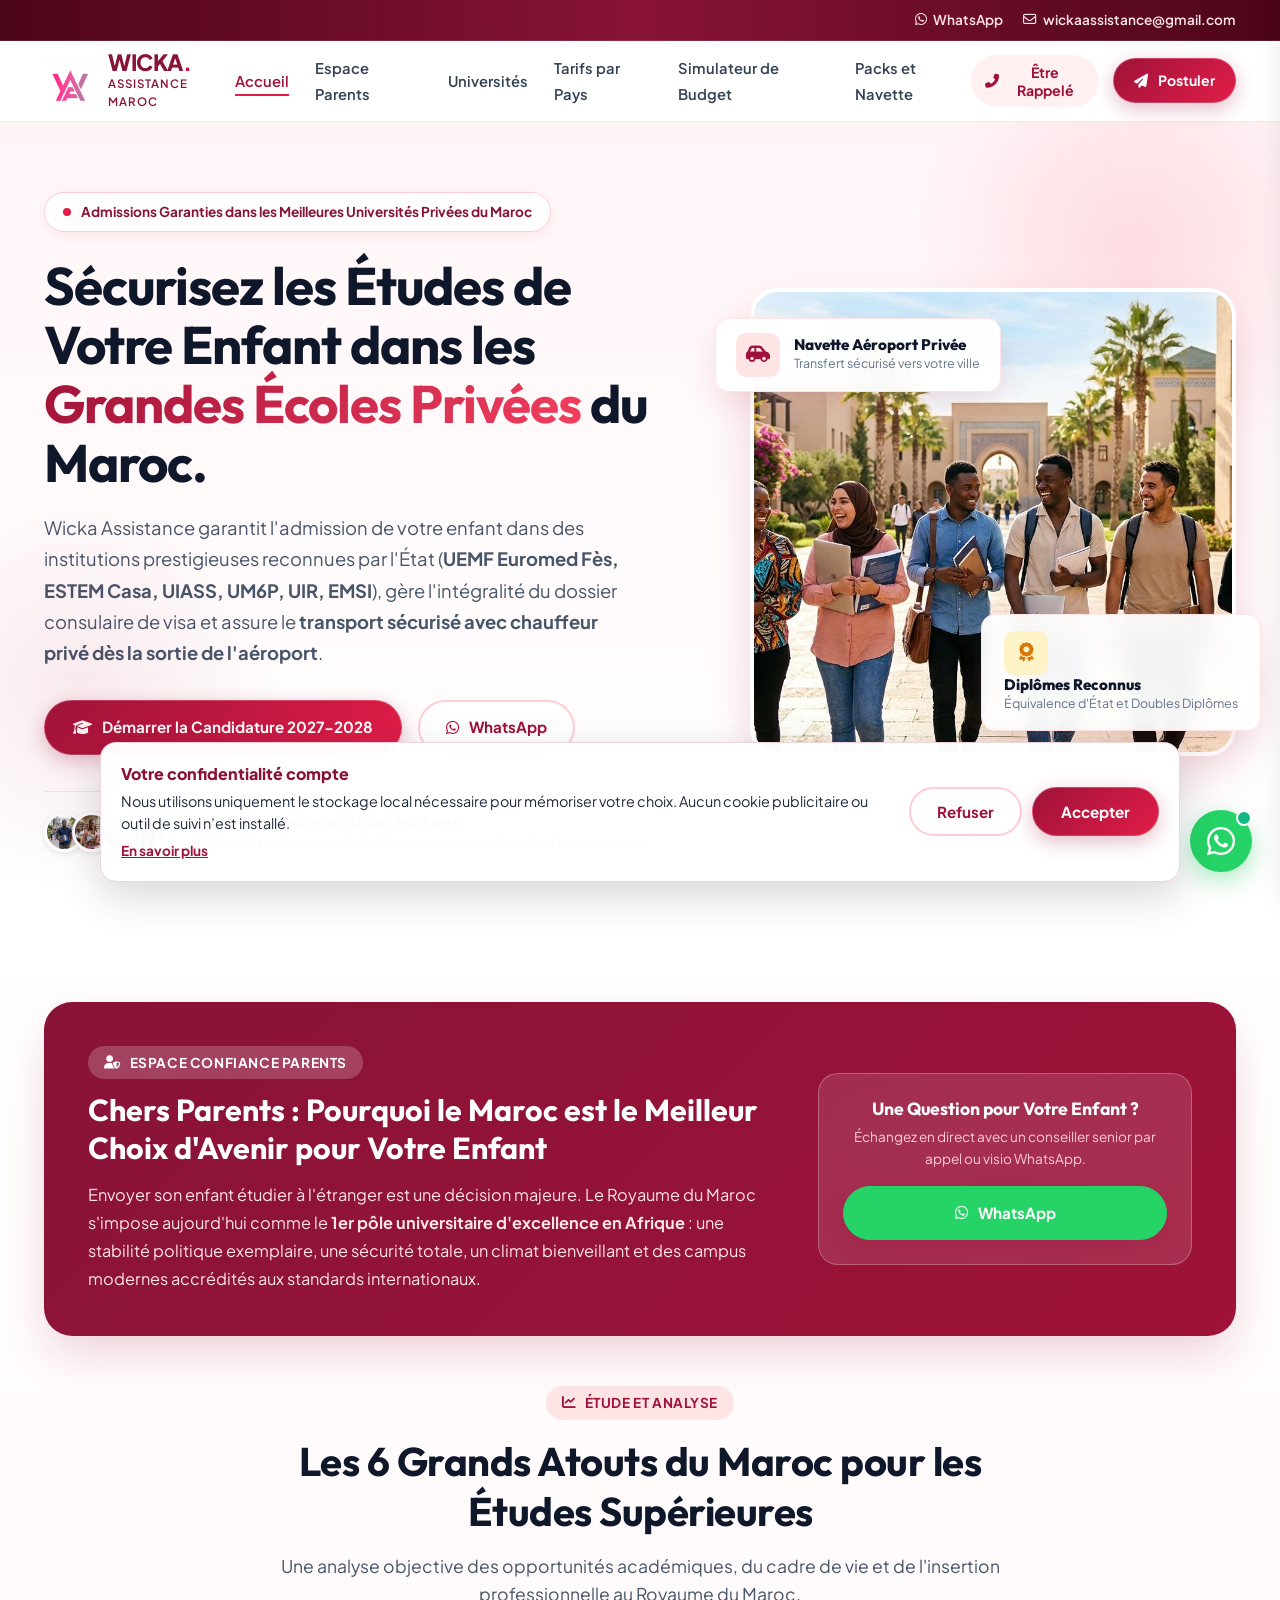
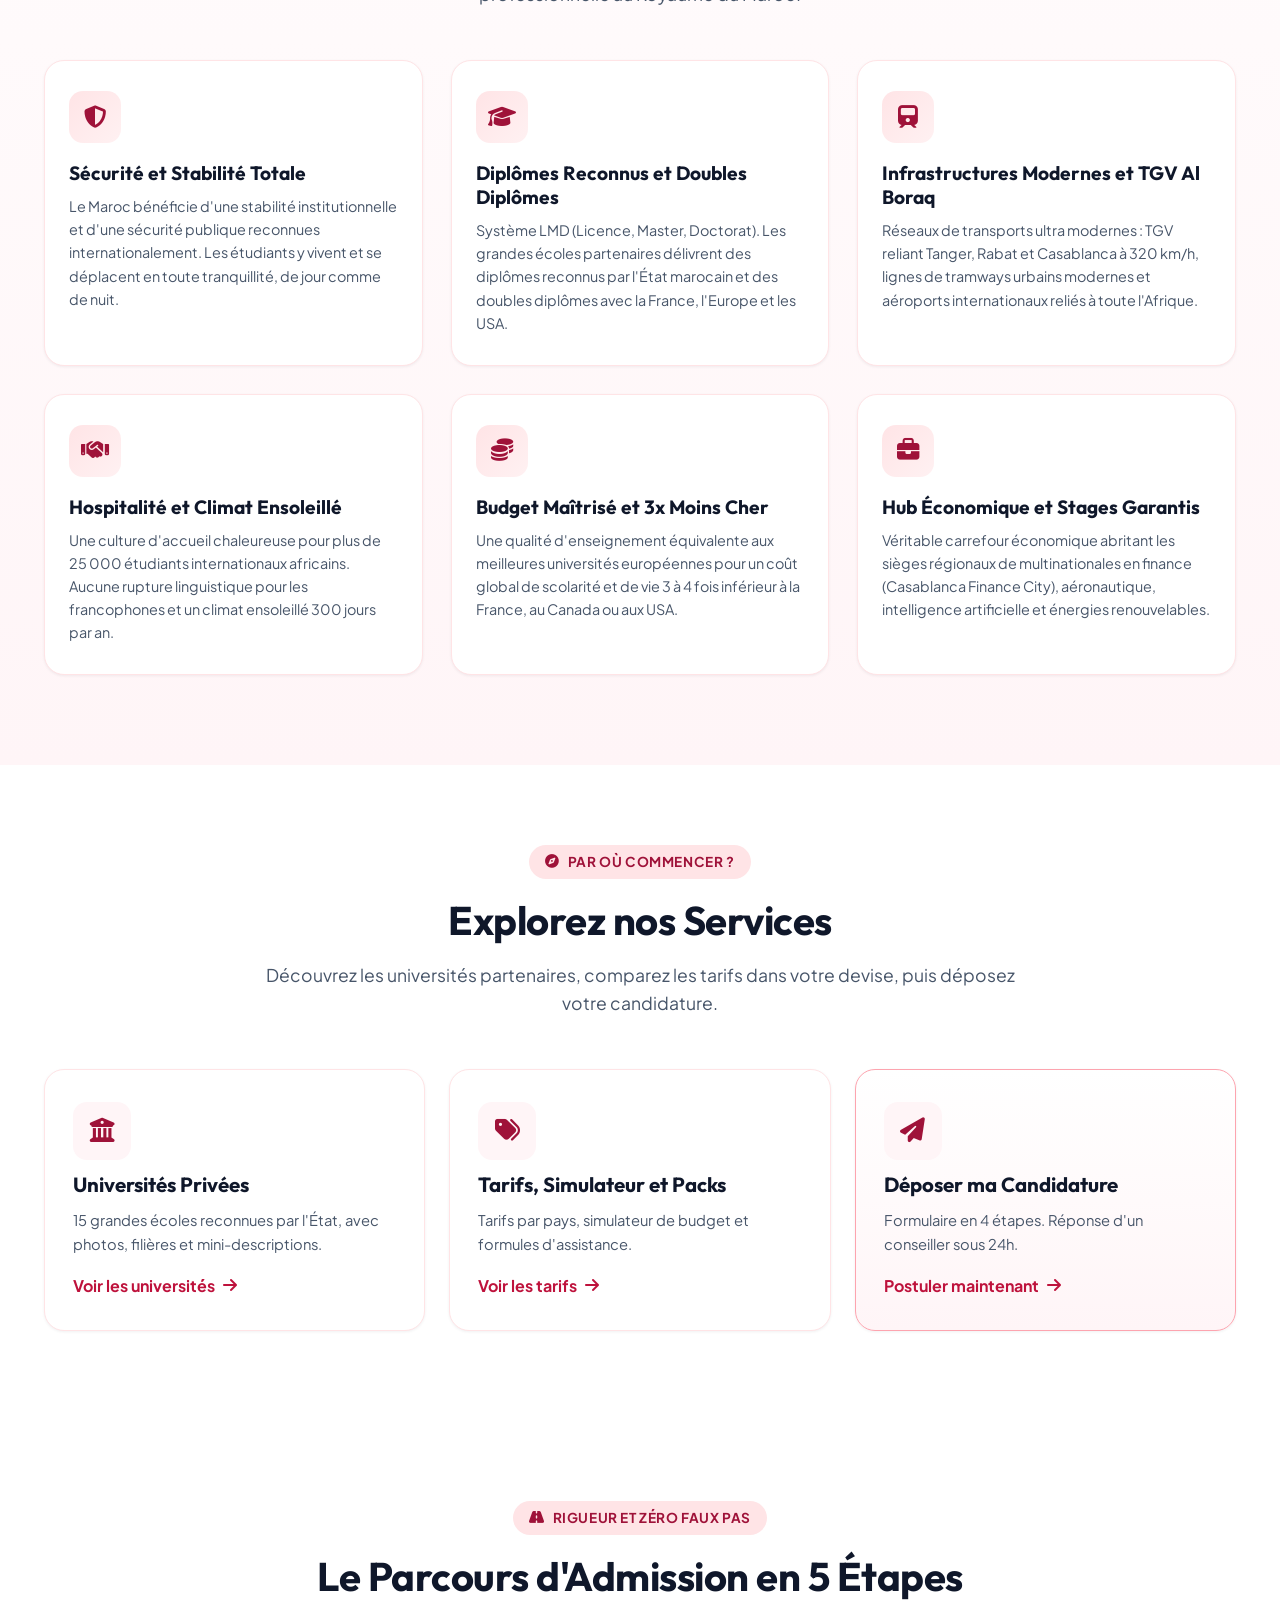
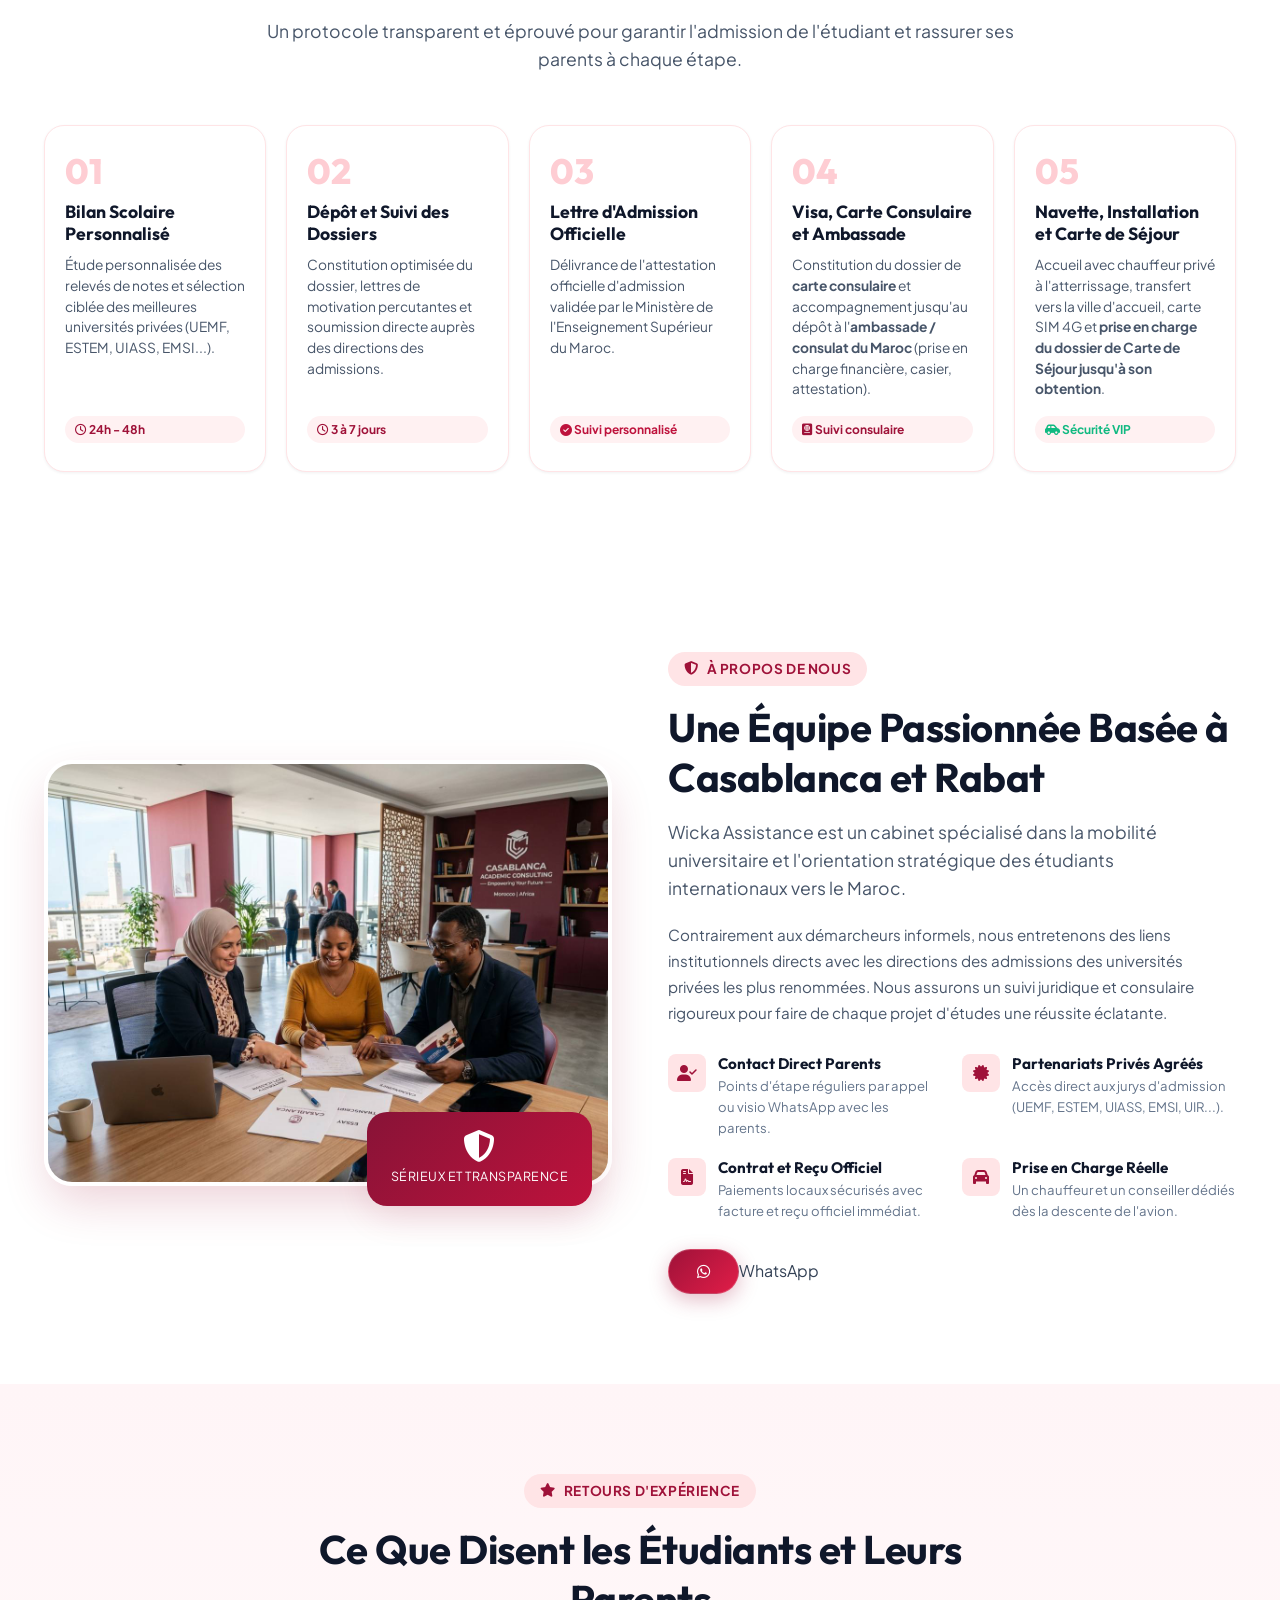
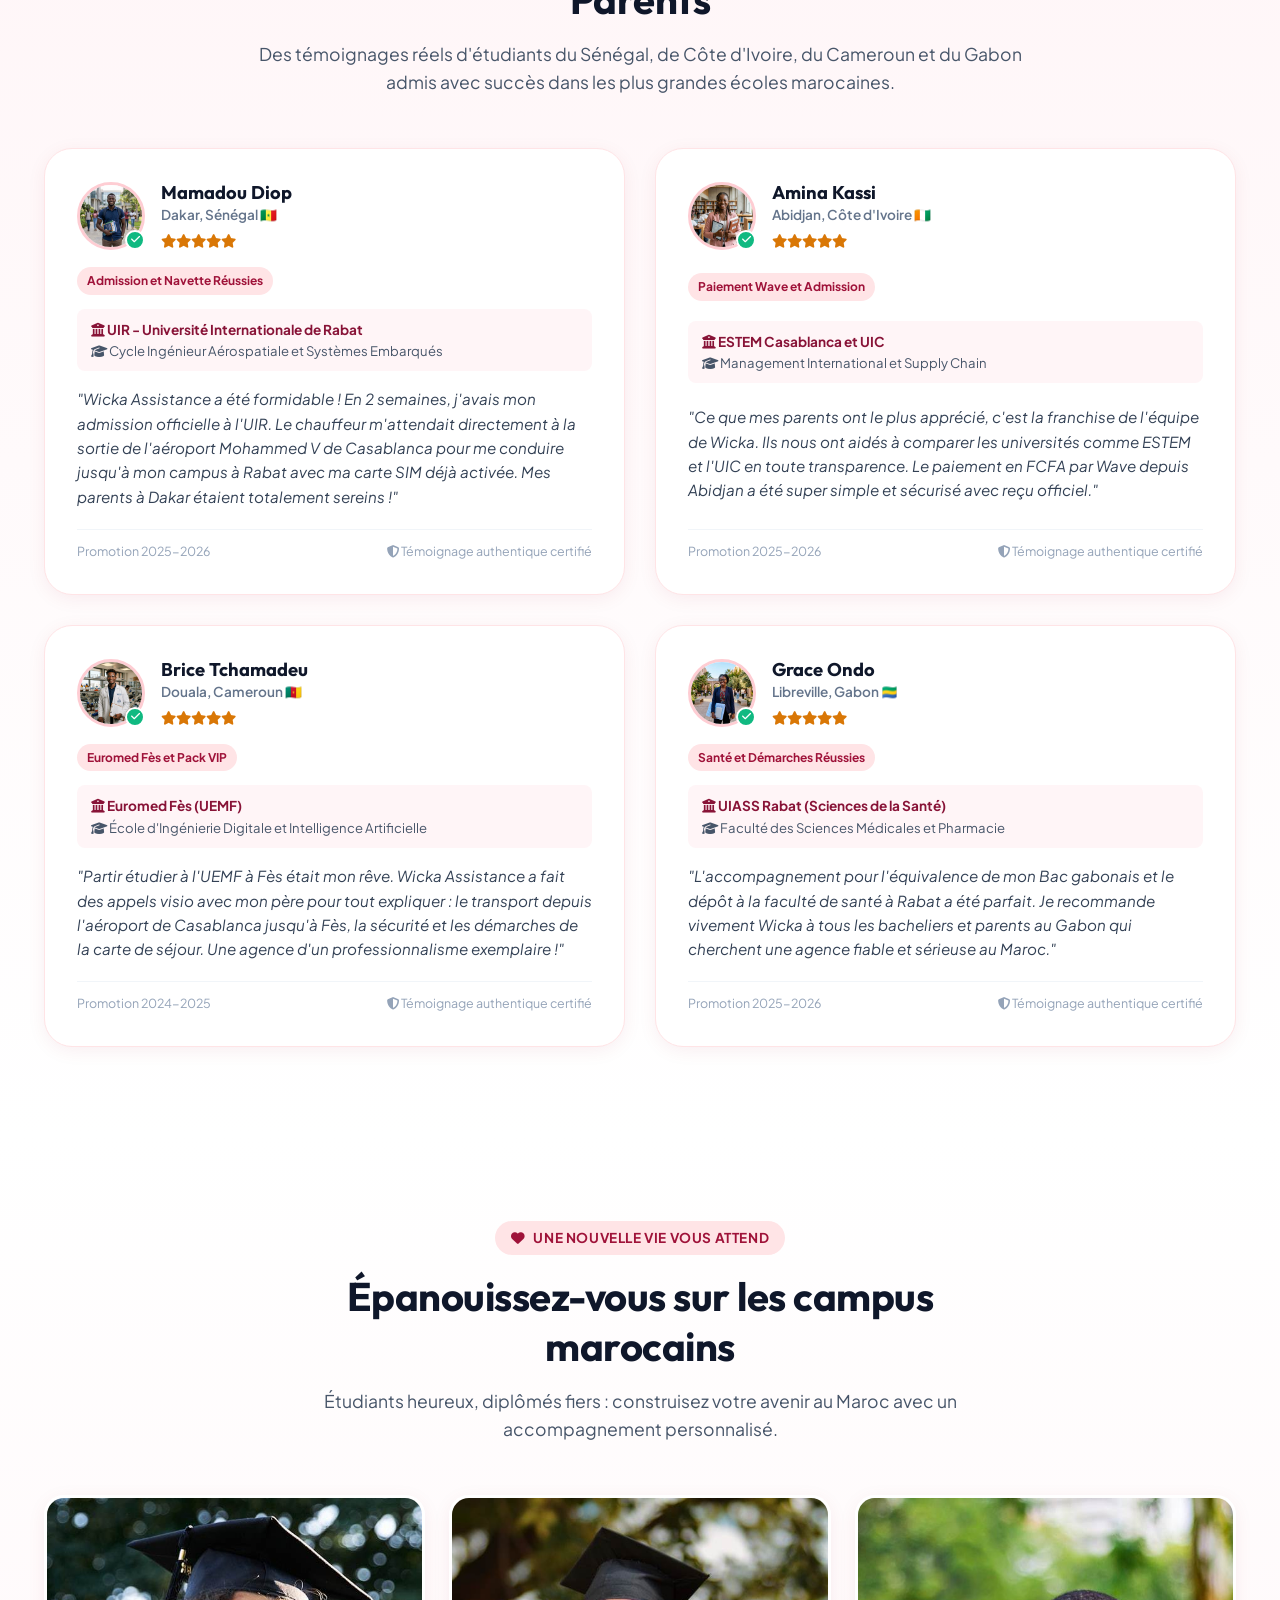
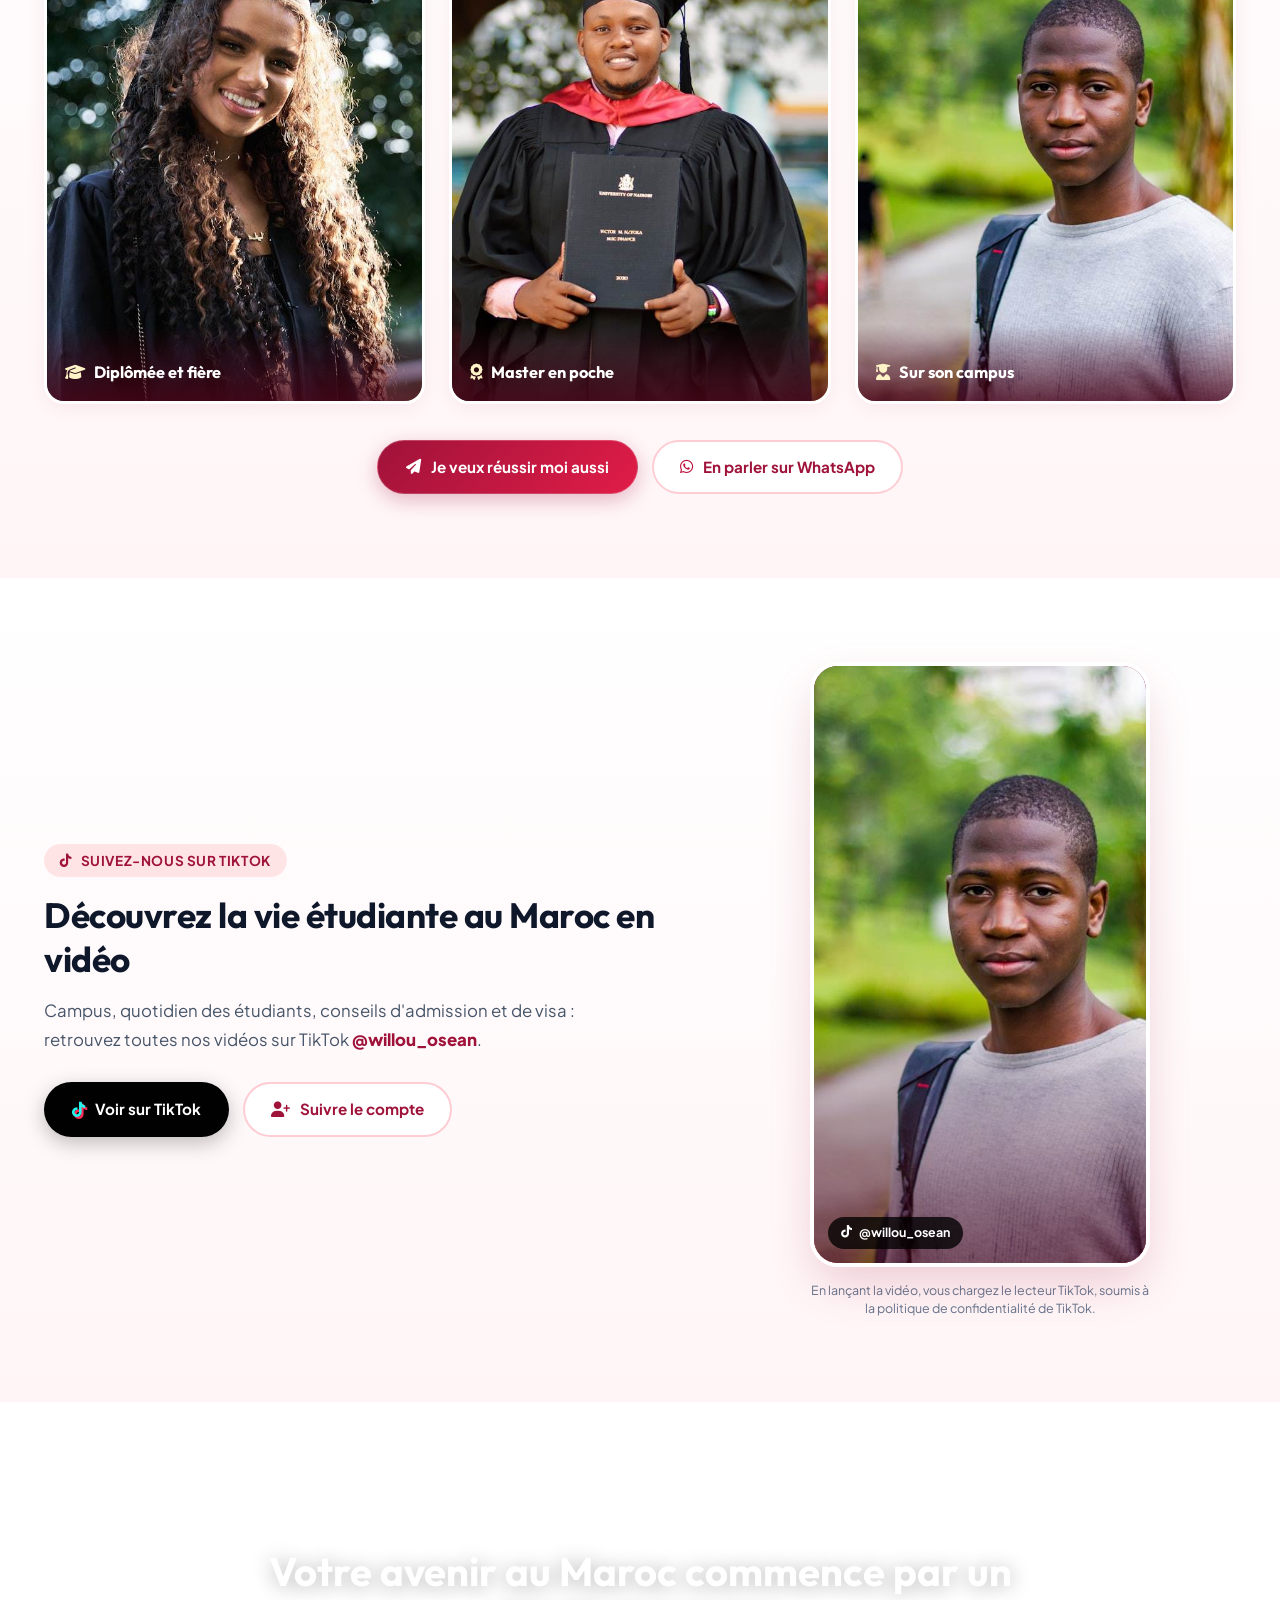
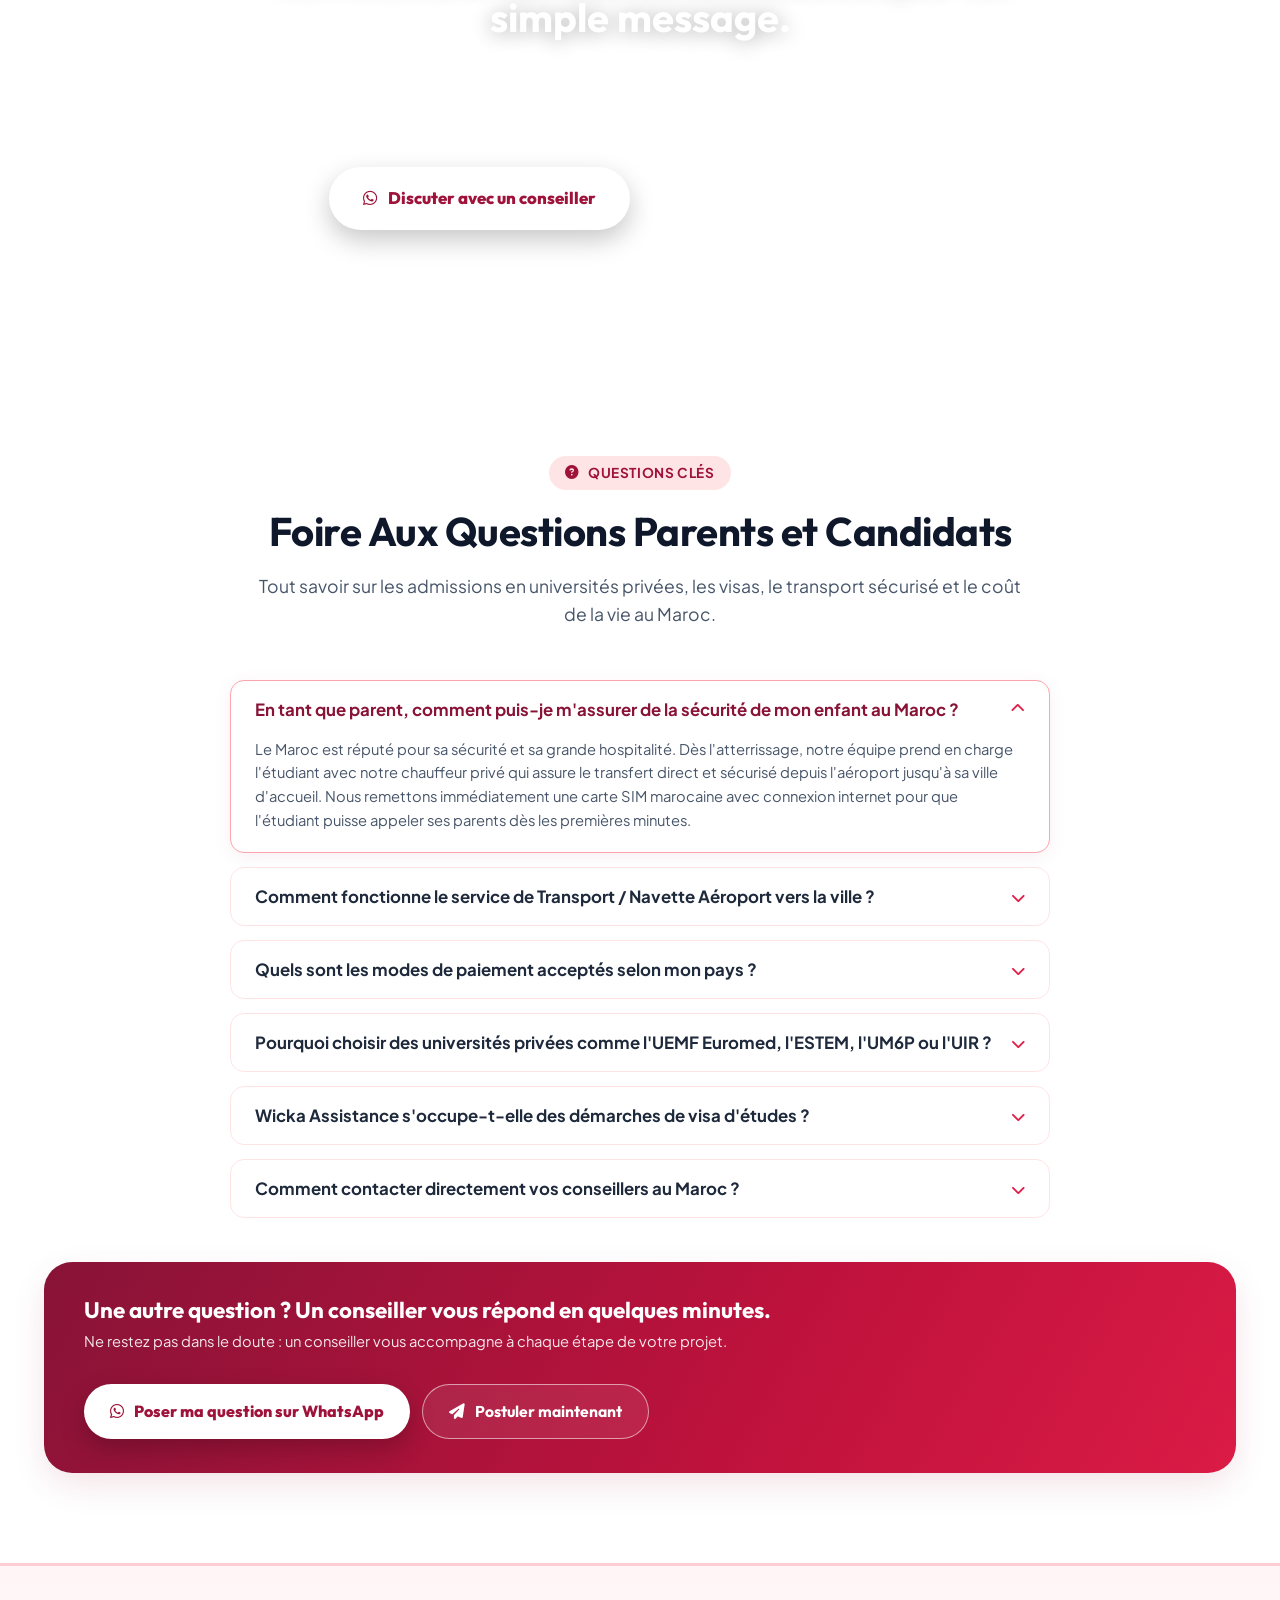
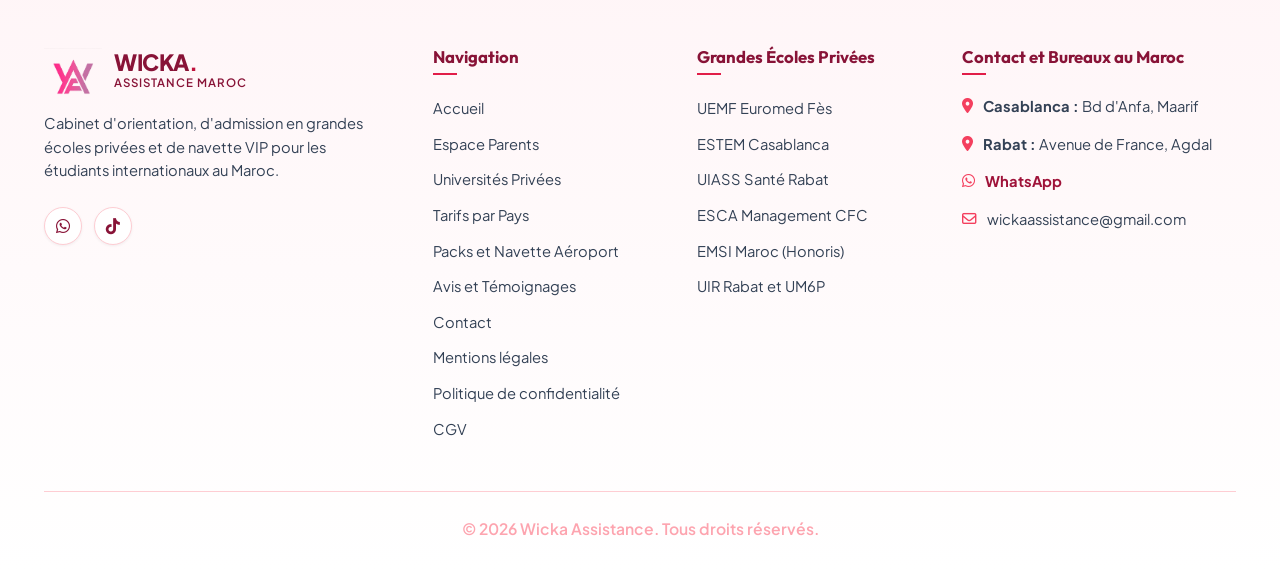
==== commit 697a7f79: "Update footer and remove Avis FAQ from header menus" ====
--- a/index.html
+++ b/index.html
@@ -108,8 +108,6 @@
           <li><a href="/tarifs" class="nav-link">Tarifs par Pays</a></li>
           <li><a href="/tarifs#simulateur" class="nav-link">Simulateur de Budget</a></li>
           <li><a href="/tarifs#packs" class="nav-link">Packs et Navette</a></li>
-          <li><a href="/#avis" class="nav-link">Avis</a></li>
-          <li><a href="/#faq" class="nav-link">FAQ</a></li>
         </ul>
 
         <!-- Actions Nav -->
@@ -149,8 +147,6 @@
       <a href="/tarifs" class="mobile-nav-link">Tarifs par Pays <i class="fas fa-chevron-right"></i></a>
       <a href="/tarifs#simulateur" class="mobile-nav-link">Simulateur de Budget <i class="fas fa-chevron-right"></i></a>
       <a href="/tarifs#packs" class="mobile-nav-link">Packs et Navette <i class="fas fa-chevron-right"></i></a>
-      <a href="/#avis" class="mobile-nav-link">Avis <i class="fas fa-chevron-right"></i></a>
-      <a href="/#faq" class="mobile-nav-link">FAQ <i class="fas fa-chevron-right"></i></a>
     </div>
     <div style="margin-top: auto; display: flex; flex-direction: column; gap: 12px;">
       <a href="/candidature" class="btn-primary btn-full mobile-nav-link">
@@ -664,8 +660,8 @@
             Cabinet d'orientation, d'admission en grandes écoles privées et de navette VIP pour les étudiants internationaux au Maroc.
           </p>
           <div class="footer-social-links">
+            <a href="https://wa.me/212789095498" target="_blank" rel="noopener noreferrer" class="social-icon-btn" aria-label="WhatsApp"><i class="fab fa-whatsapp"></i></a>
             <a href="https://www.tiktok.com/@willou_osean" target="_blank" rel="noopener noreferrer" class="social-icon-btn" aria-label="TikTok"><i class="fab fa-tiktok"></i></a>
-            <a href="https://wa.me/212789095498" target="_blank" rel="noopener noreferrer" class="social-icon-btn" aria-label="WhatsApp"><i class="fab fa-whatsapp"></i></a>
           </div>
         </div>
 
@@ -724,7 +720,7 @@
       </div>
 
       <div class="footer-bottom-bar">
-        <span style="color: var(--rose-300);">&copy; 2026 Wicka Assistance. Tous droits réservés.</span>
+        <span class="footer-copyright">&copy; 2026 Wicka Assistance. Tous droits réservés.</span>
       </div>
     </div>
   </footer>
--- a/css/style.css
+++ b/css/style.css
@@ -3299,3 +3299,8 @@
 /* Bloc CTA photo : espacement correct avec ou sans compte à rebours */
 .cta-photo-content > p { margin-bottom: 28px; }
 .cta-photo-content > .promo-countdown + .cta-photo-actions { margin-top: 0; }
+
+
+/* Copyright footer : lisible, centré et aligné avec la charte du logo. */
+.footer-bottom-bar { justify-content: center; text-align: center; font-size: 0.98rem; }
+.footer-copyright { color: var(--rose-300); font-weight: 600; }
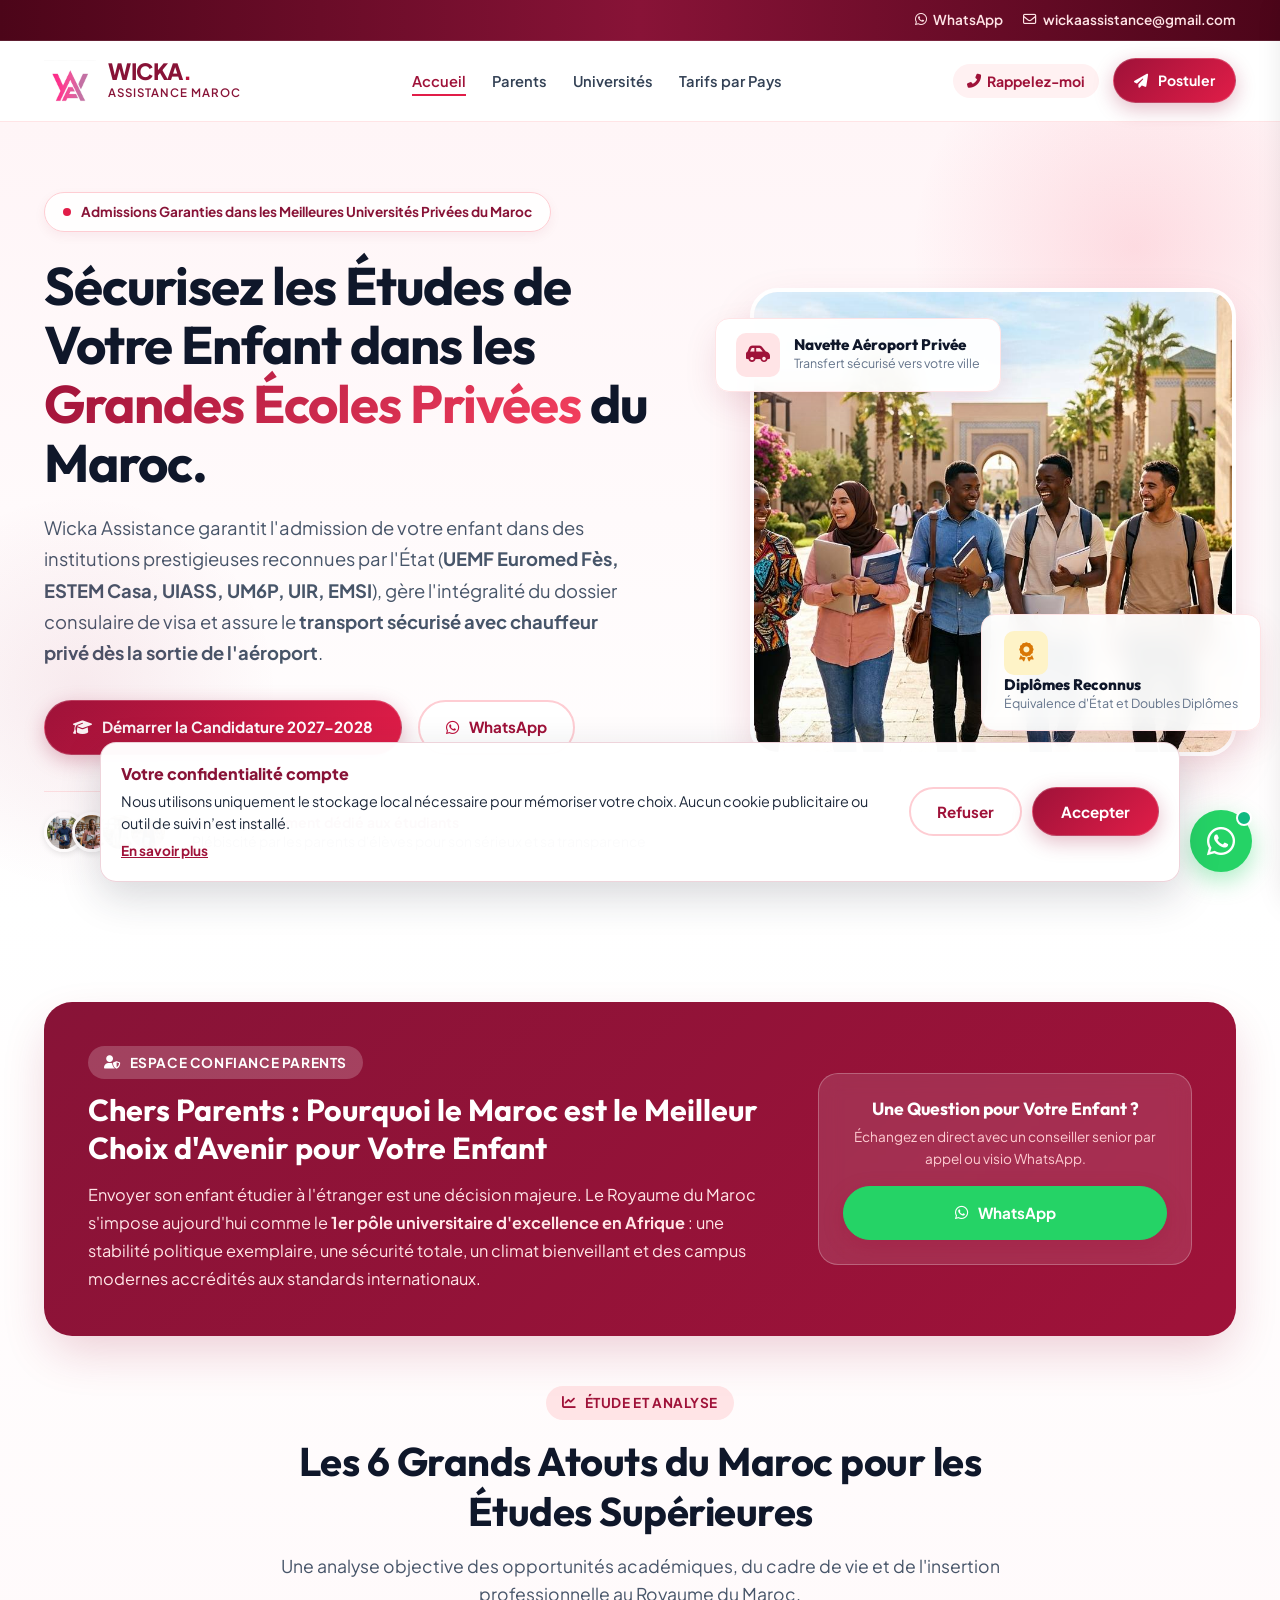
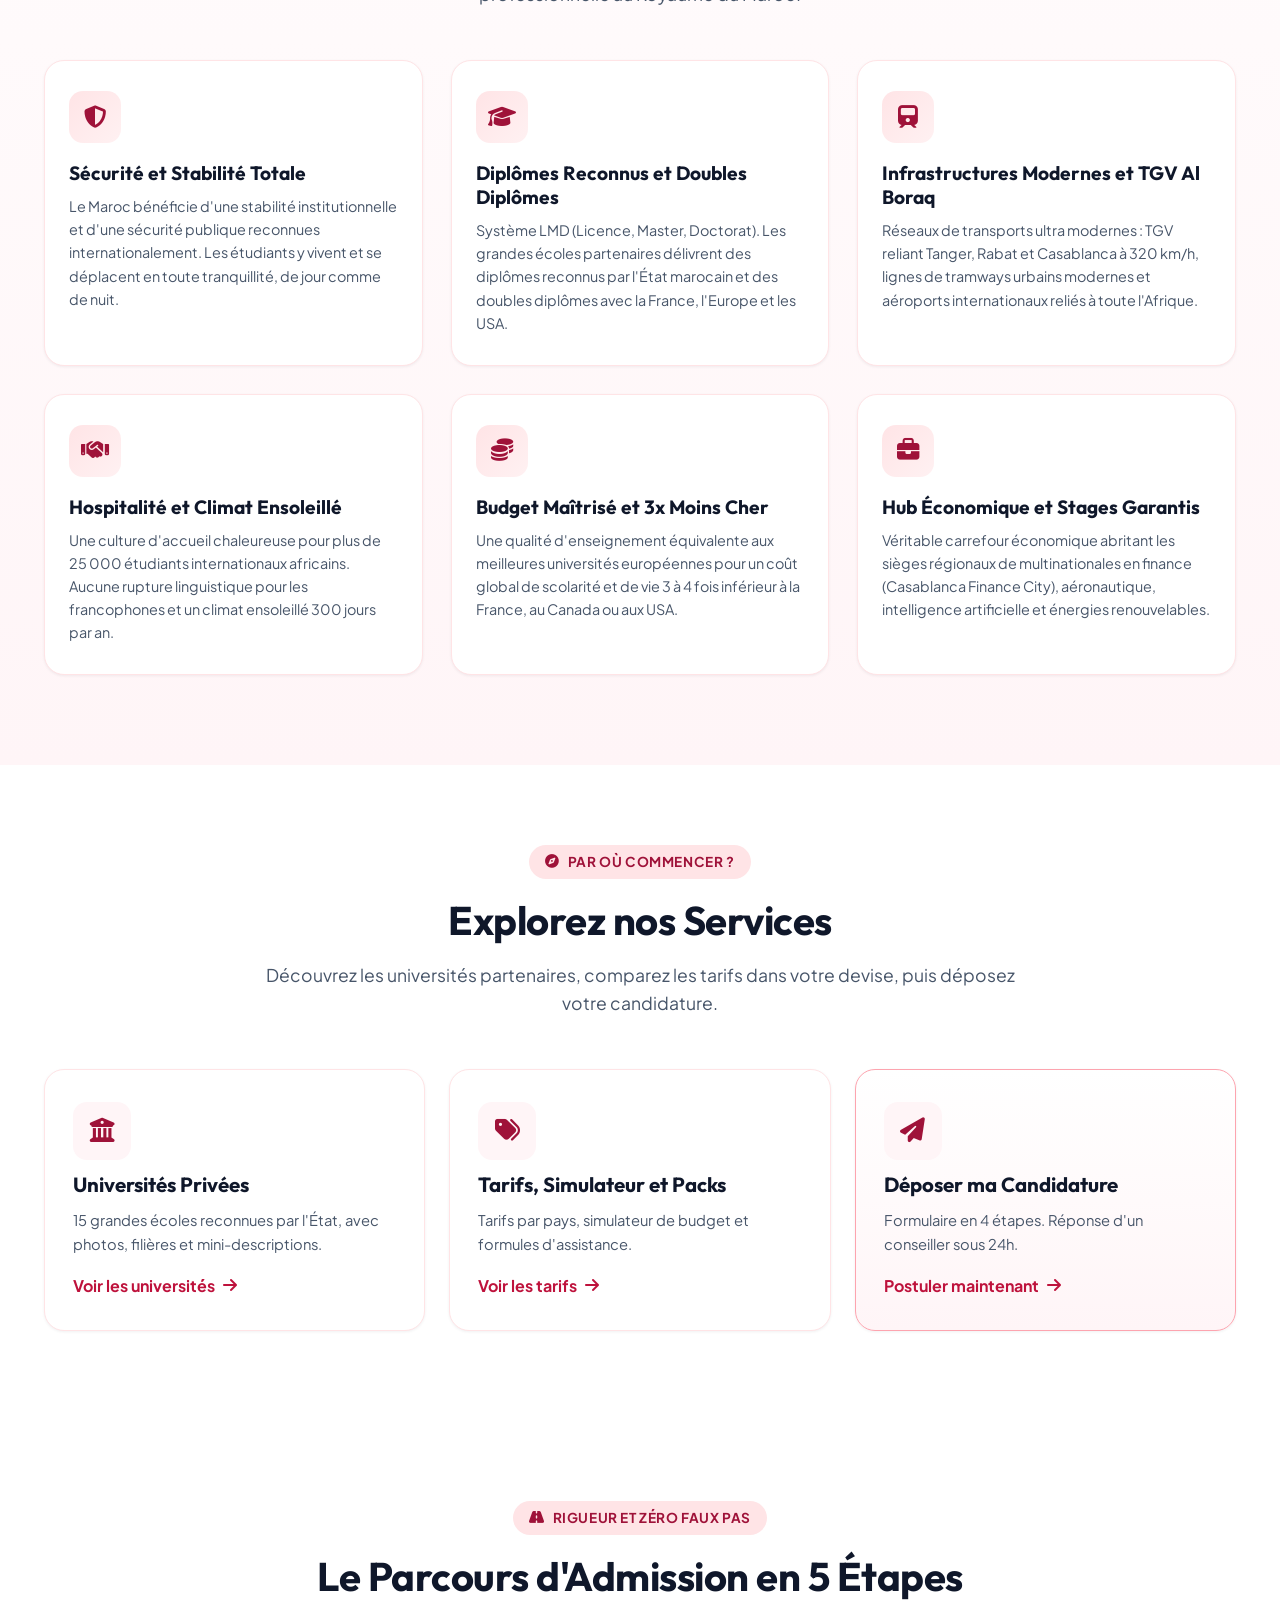
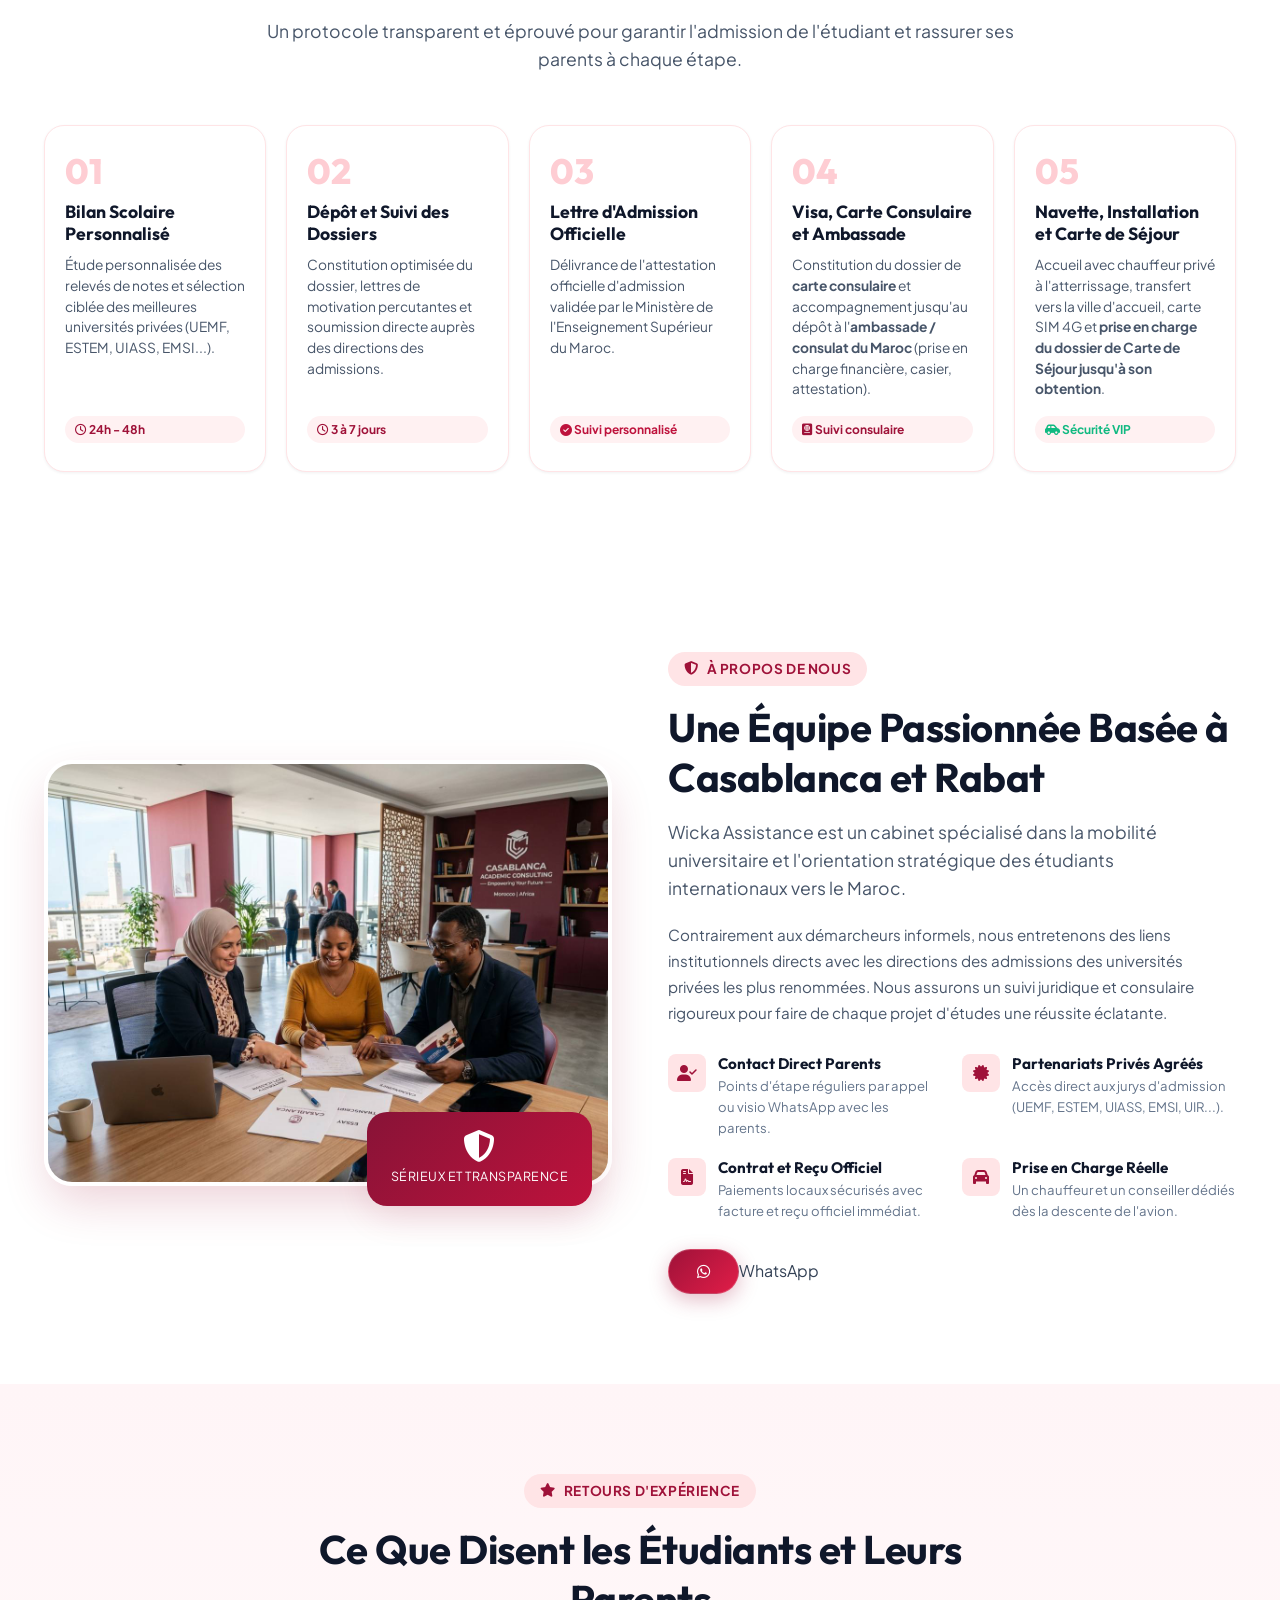
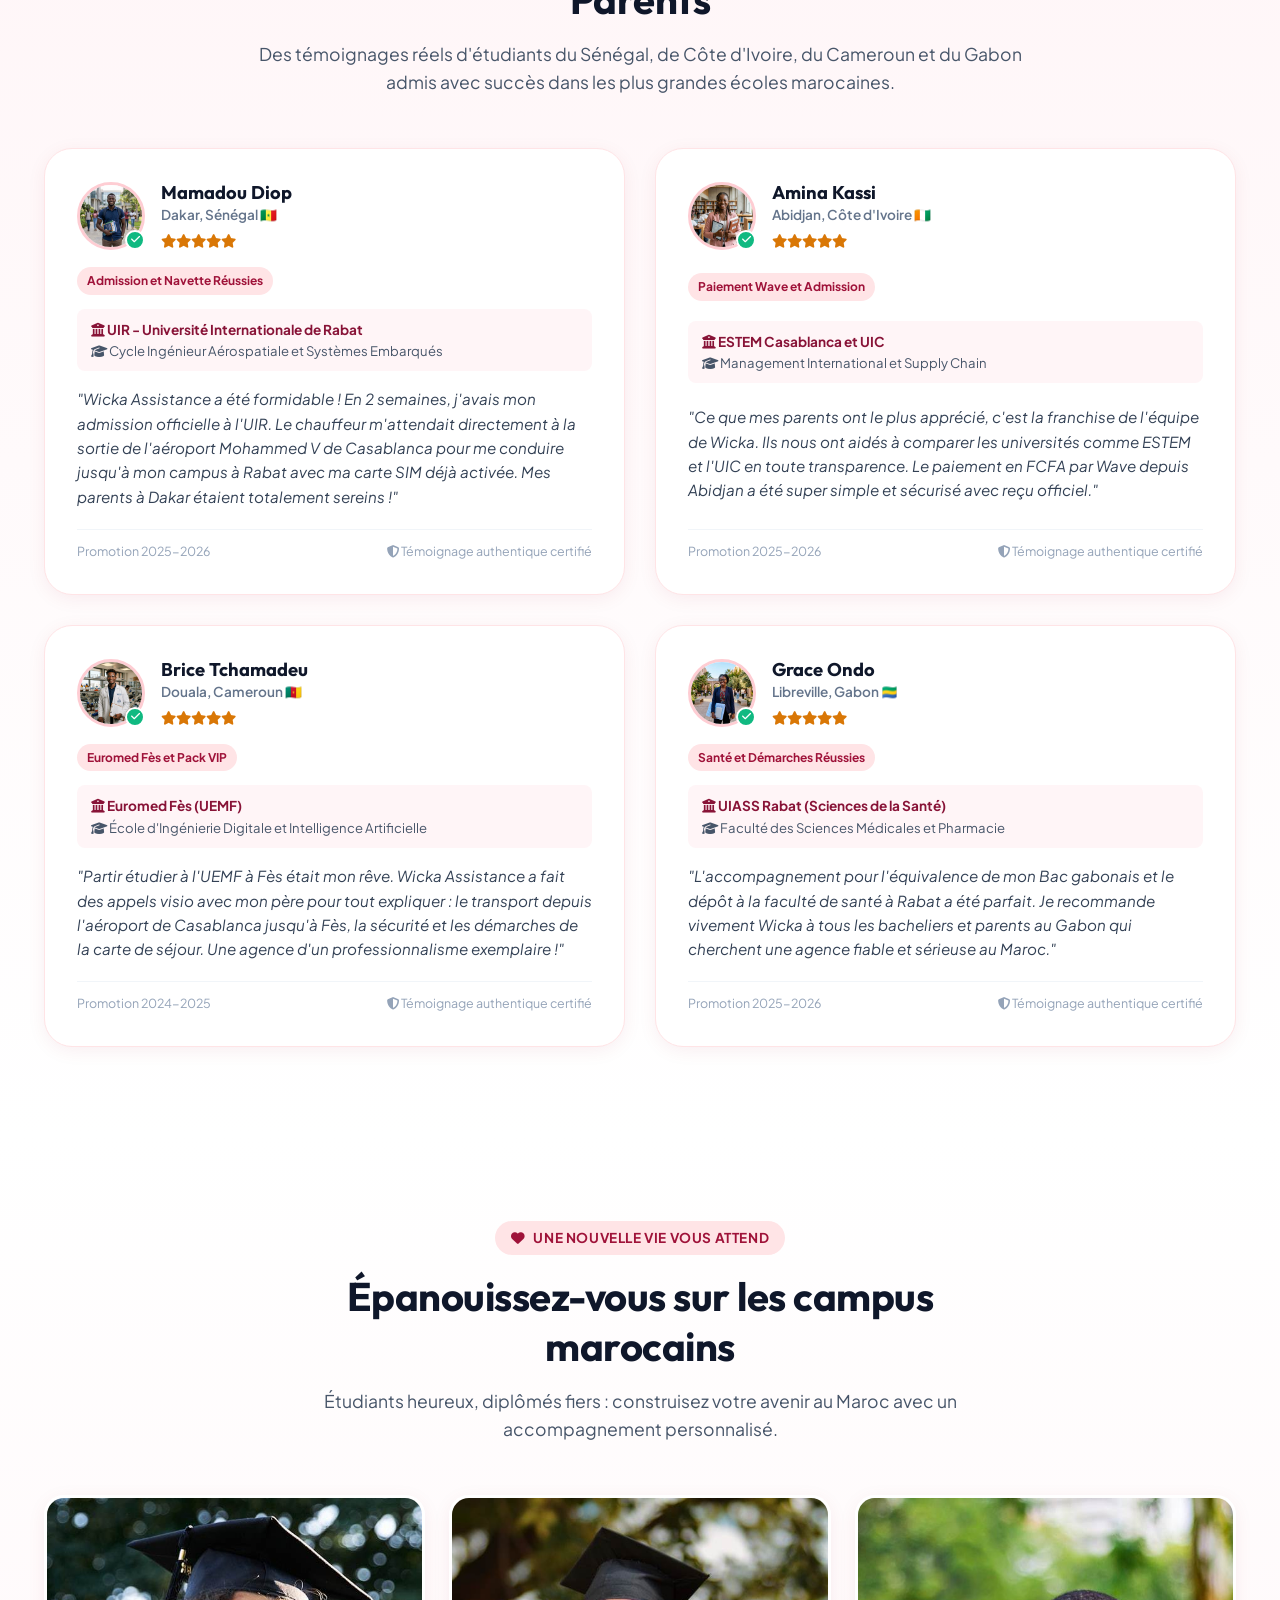
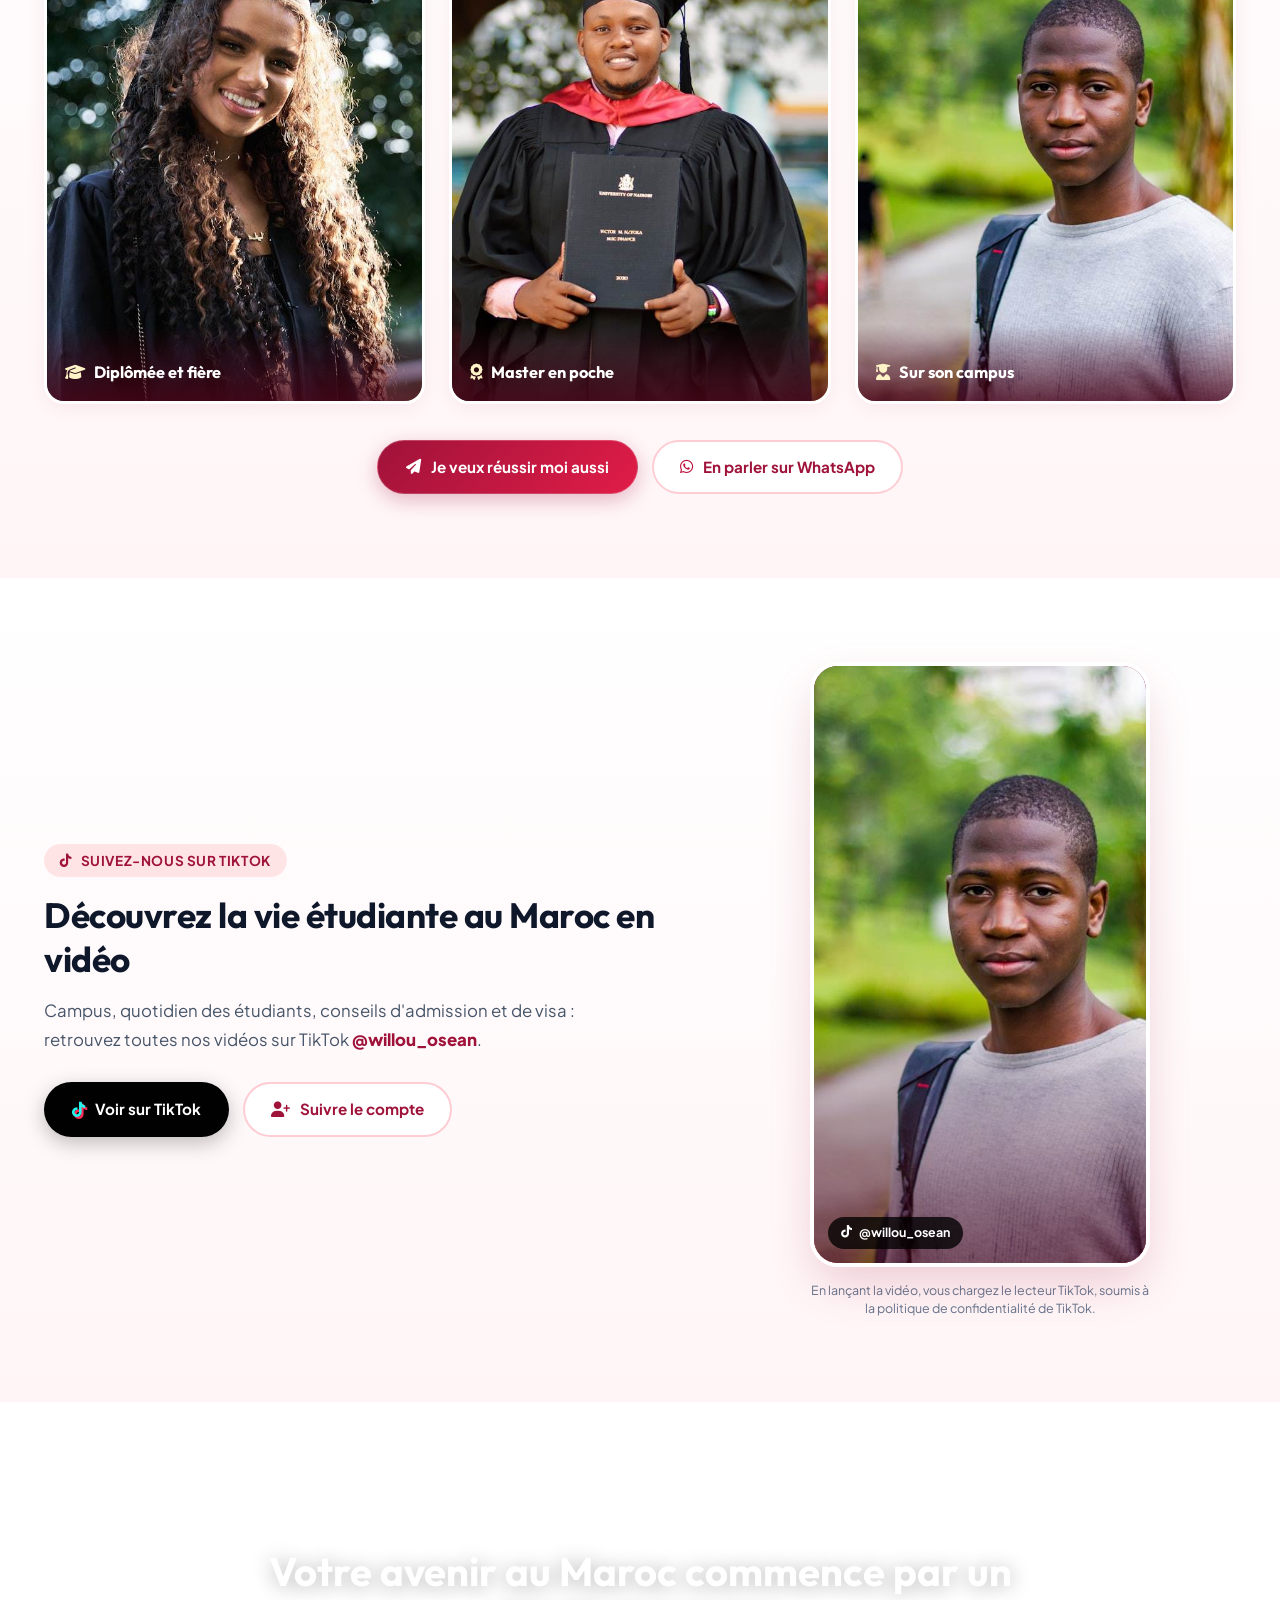
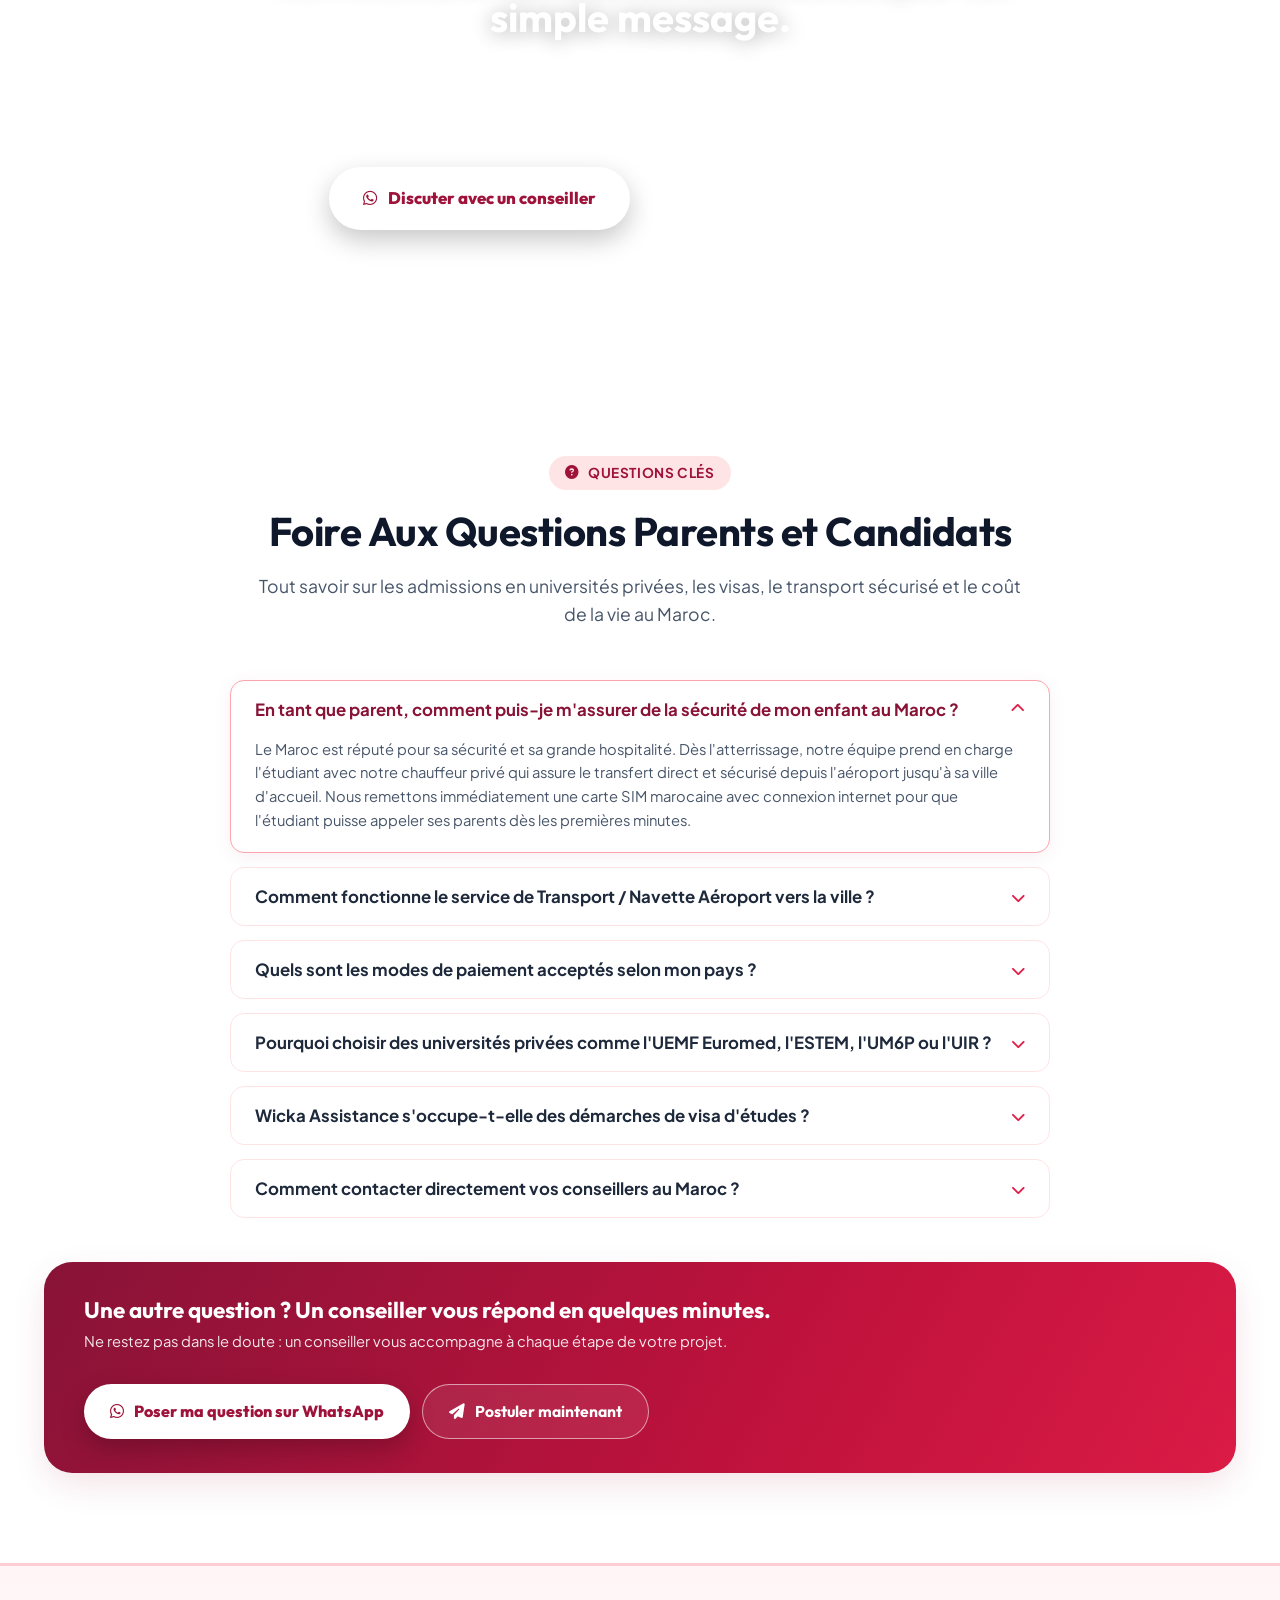
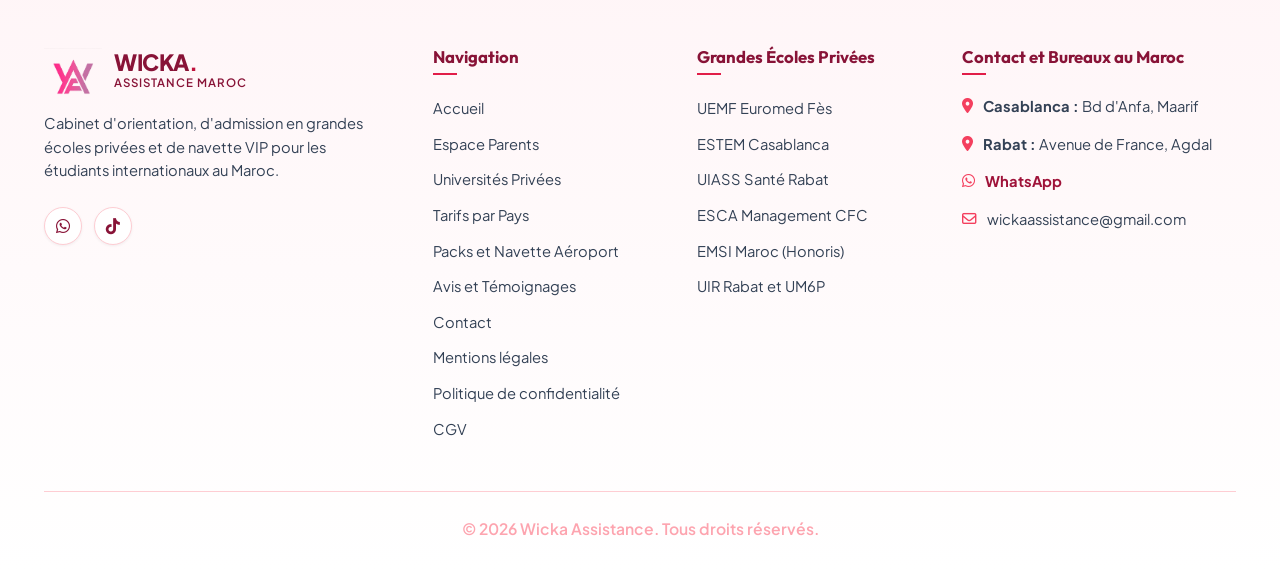
==== commit 5ff4ed21: "Simplify responsive header navigation and callback action" ====
--- a/index.html
+++ b/index.html
@@ -103,18 +103,16 @@
         <!-- Liens Desktop -->
         <ul class="nav-links">
           <li><a href="/" class="nav-link active">Accueil</a></li>
-          <li><a href="/#parents" class="nav-link">Espace Parents</a></li>
+          <li><a href="/#parents" class="nav-link">Parents</a></li>
           <li><a href="/universites" class="nav-link">Universités</a></li>
           <li><a href="/tarifs" class="nav-link">Tarifs par Pays</a></li>
-          <li><a href="/tarifs#simulateur" class="nav-link">Simulateur de Budget</a></li>
-          <li><a href="/tarifs#packs" class="nav-link">Packs et Navette</a></li>
         </ul>
 
         <!-- Actions Nav -->
         <div class="nav-actions">
-          <button type="button" class="nav-callback-btn" id="triggerCallbackModal">
+          <button type="button" class="nav-callback-btn" id="triggerCallbackModal" data-callback-trigger>
             <i class="fas fa-phone-alt"></i>
-            <span>Être Rappelé</span>
+            <span>Rappelez-moi</span>
           </button>
           <a href="/candidature" class="btn-primary btn-sm">
             <i class="fas fa-paper-plane"></i>
@@ -142,19 +140,17 @@
     </div>
     <div class="mobile-nav-links">
       <a href="/" class="mobile-nav-link">Accueil <i class="fas fa-chevron-right"></i></a>
-      <a href="/#parents" class="mobile-nav-link">Espace Parents <i class="fas fa-chevron-right"></i></a>
+      <a href="/#parents" class="mobile-nav-link">Parents <i class="fas fa-chevron-right"></i></a>
       <a href="/universites" class="mobile-nav-link">Universités <i class="fas fa-chevron-right"></i></a>
       <a href="/tarifs" class="mobile-nav-link">Tarifs par Pays <i class="fas fa-chevron-right"></i></a>
-      <a href="/tarifs#simulateur" class="mobile-nav-link">Simulateur de Budget <i class="fas fa-chevron-right"></i></a>
-      <a href="/tarifs#packs" class="mobile-nav-link">Packs et Navette <i class="fas fa-chevron-right"></i></a>
     </div>
     <div style="margin-top: auto; display: flex; flex-direction: column; gap: 12px;">
       <a href="/candidature" class="btn-primary btn-full mobile-nav-link">
         <i class="fas fa-paper-plane"></i> Démarrer ma Candidature
       </a>
-      <a href="https://wa.me/212789095498" target="_blank" rel="noopener noreferrer" class="btn-secondary btn-full">
-        <i class="fab fa-whatsapp text-rose"></i> WhatsApp
-      </a>
+      <button type="button" class="btn-secondary btn-full mobile-callback-trigger" data-callback-trigger>
+        <i class="fas fa-phone-alt"></i> Rappelez-moi
+      </button>
     </div>
   </div>
 
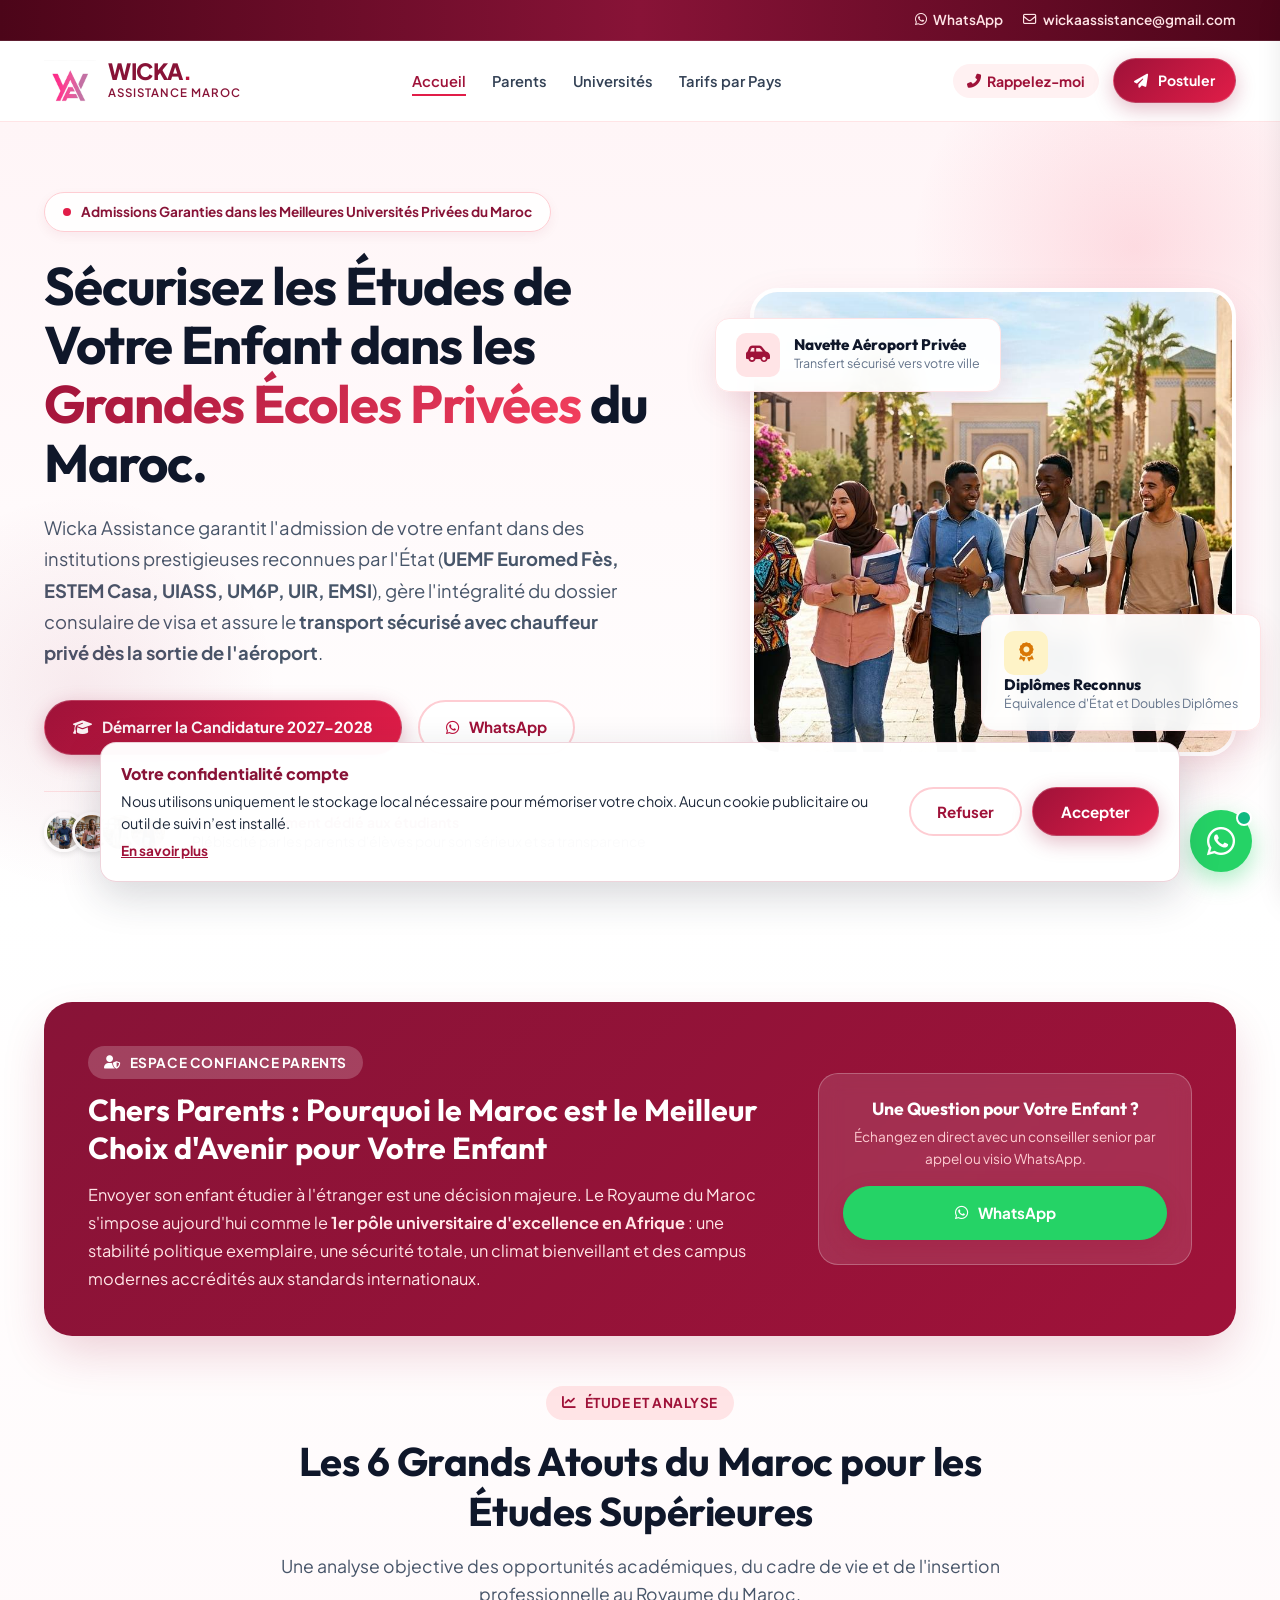
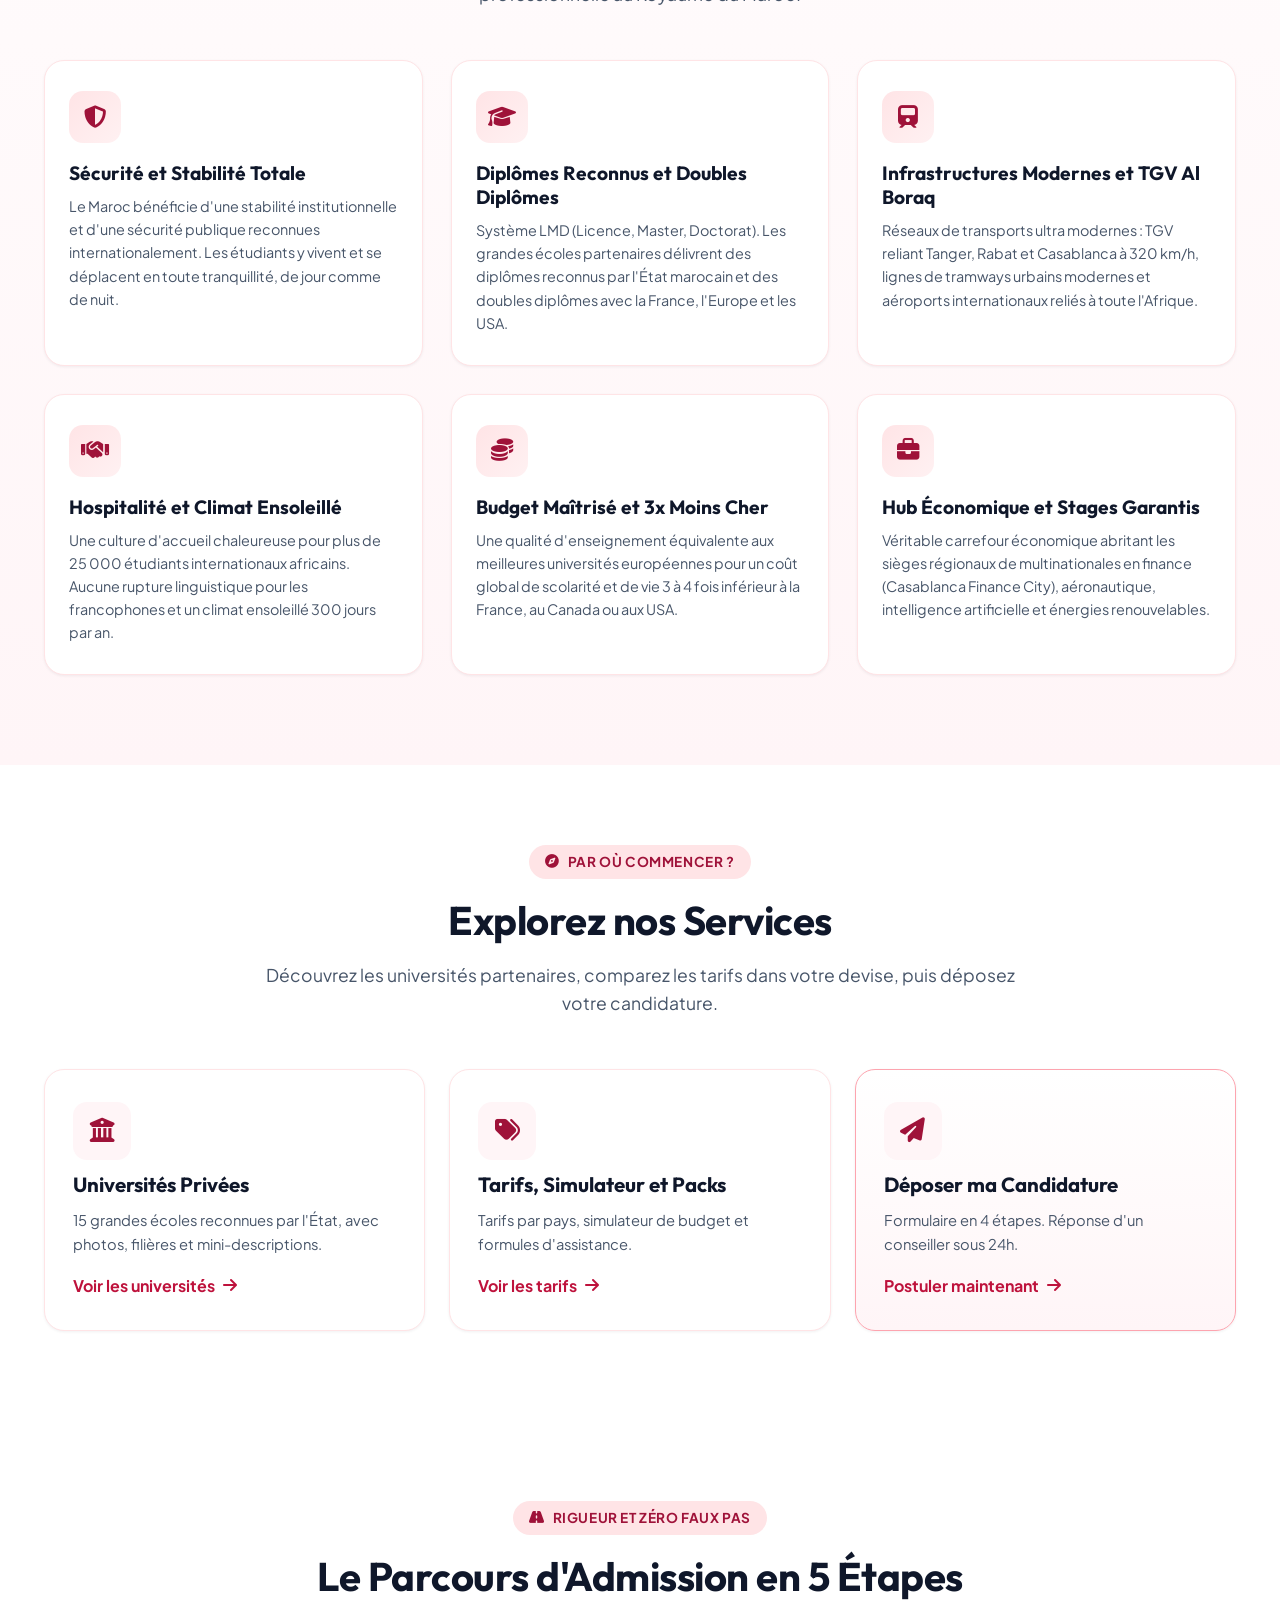
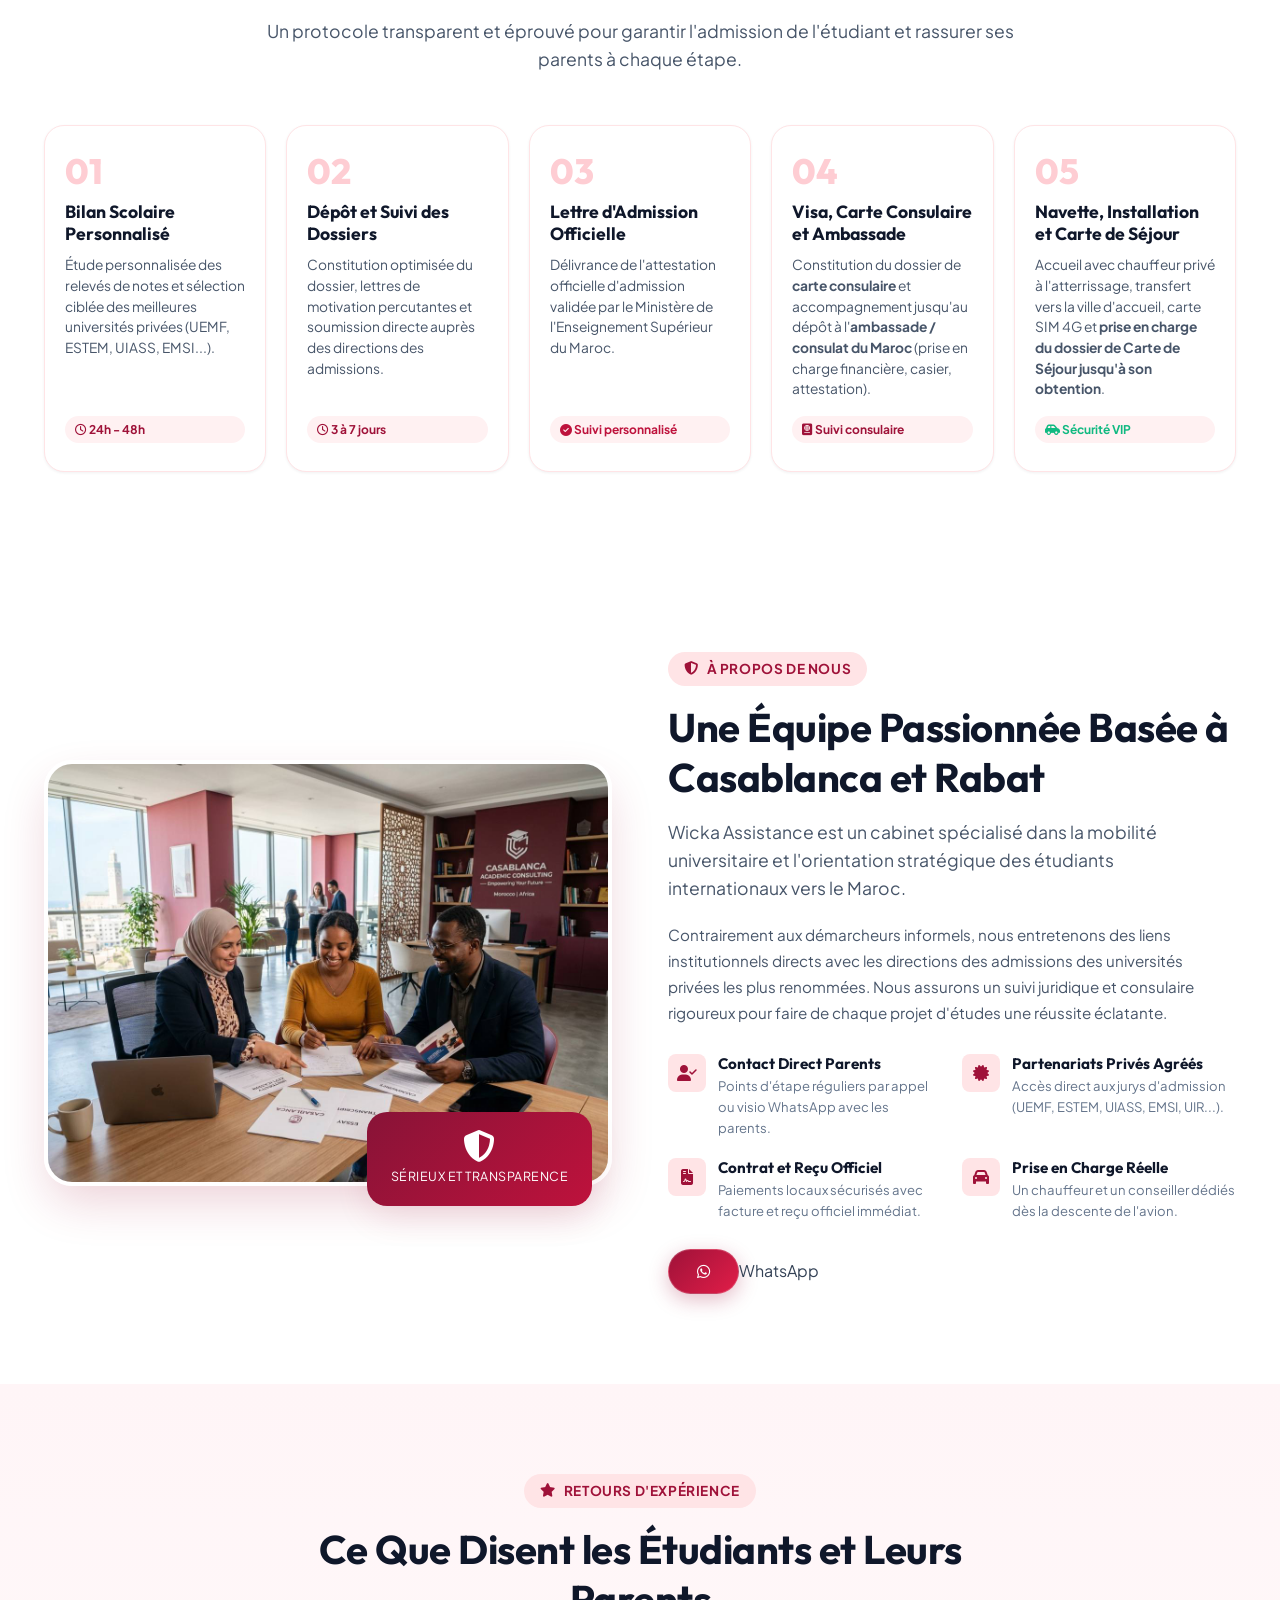
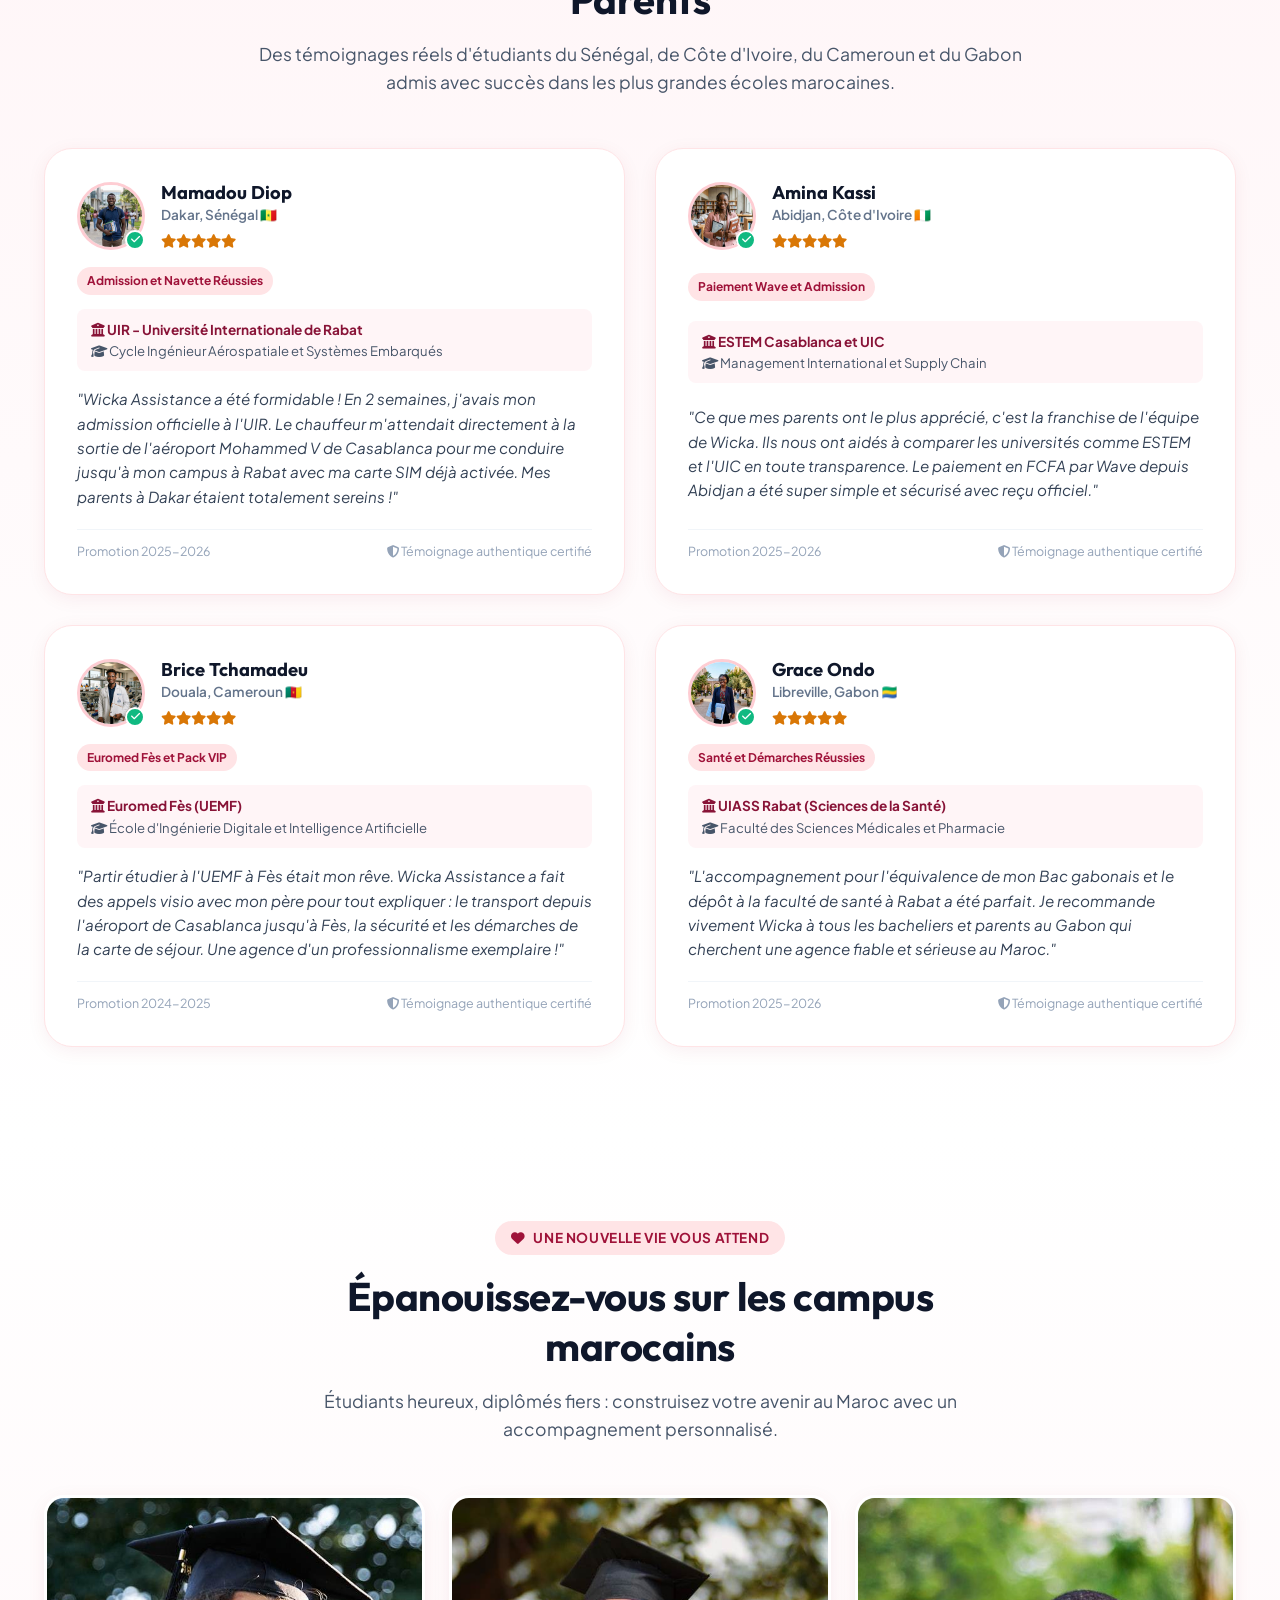
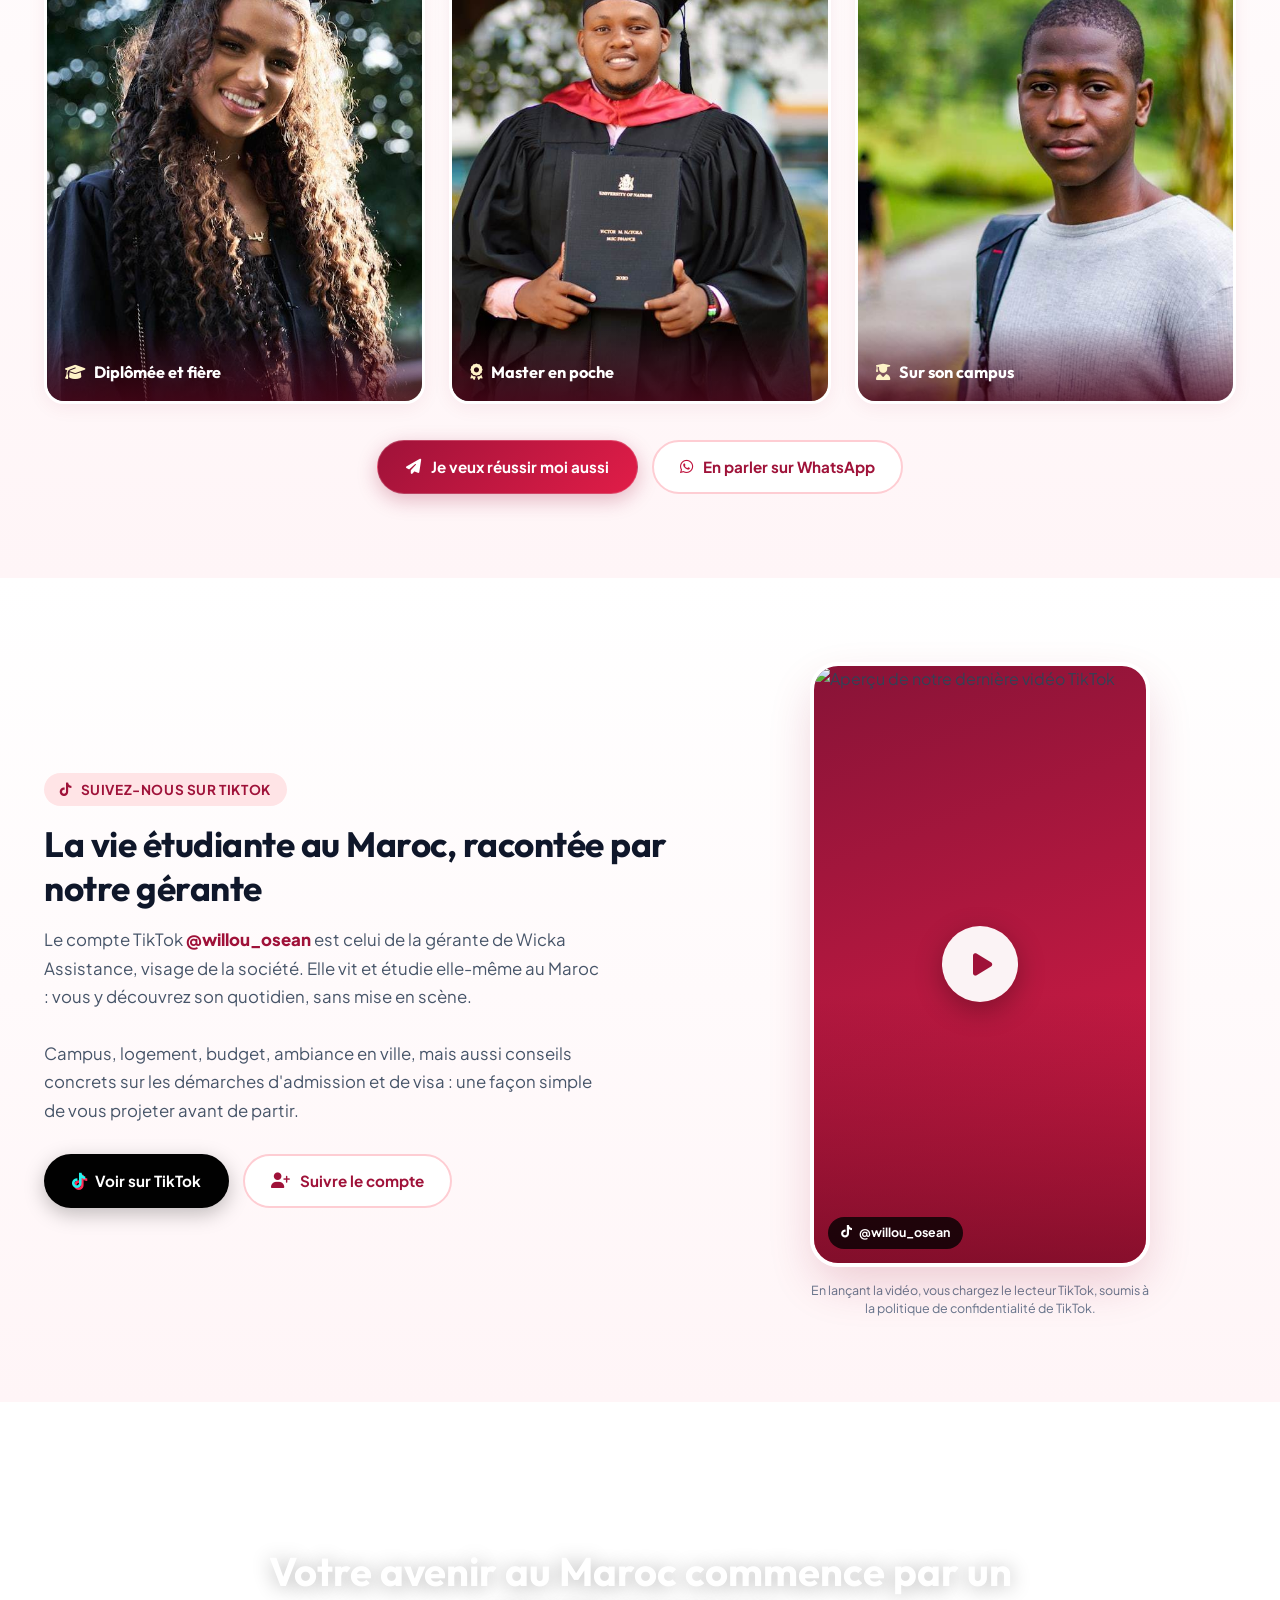
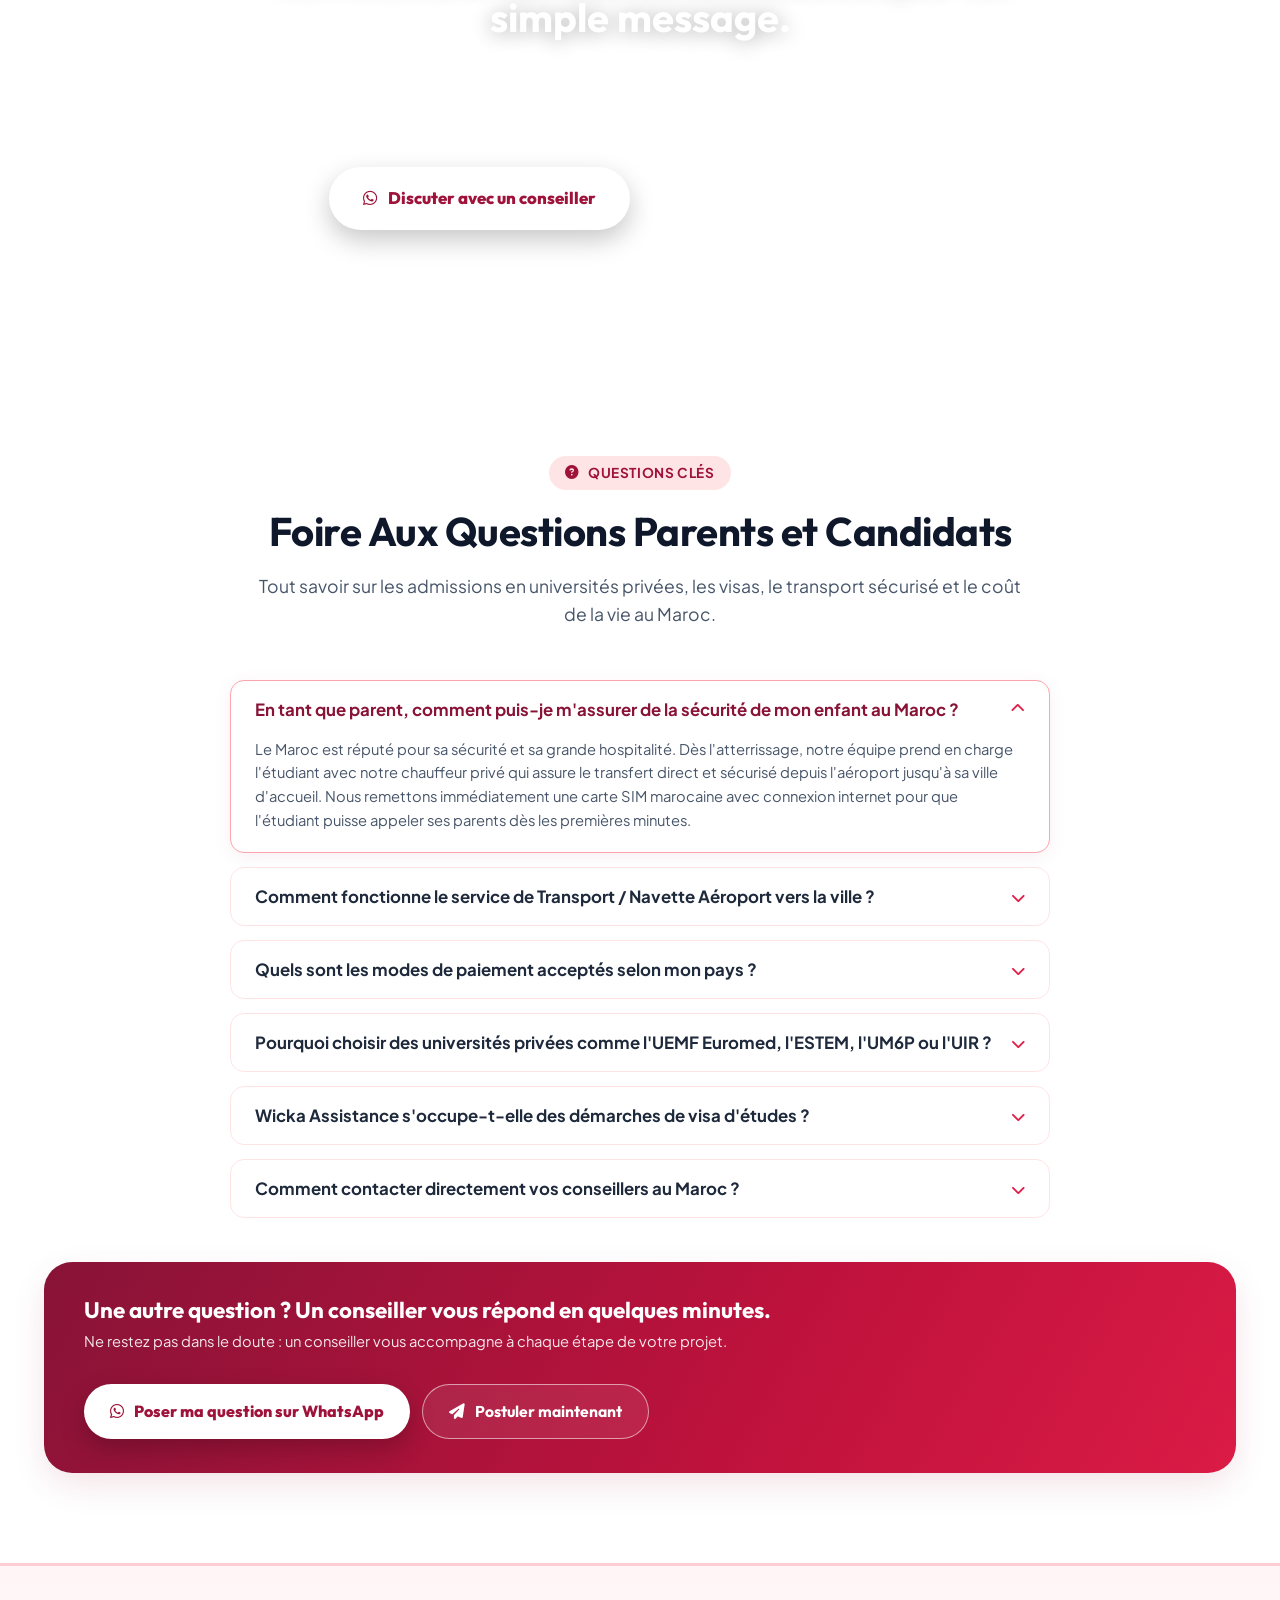
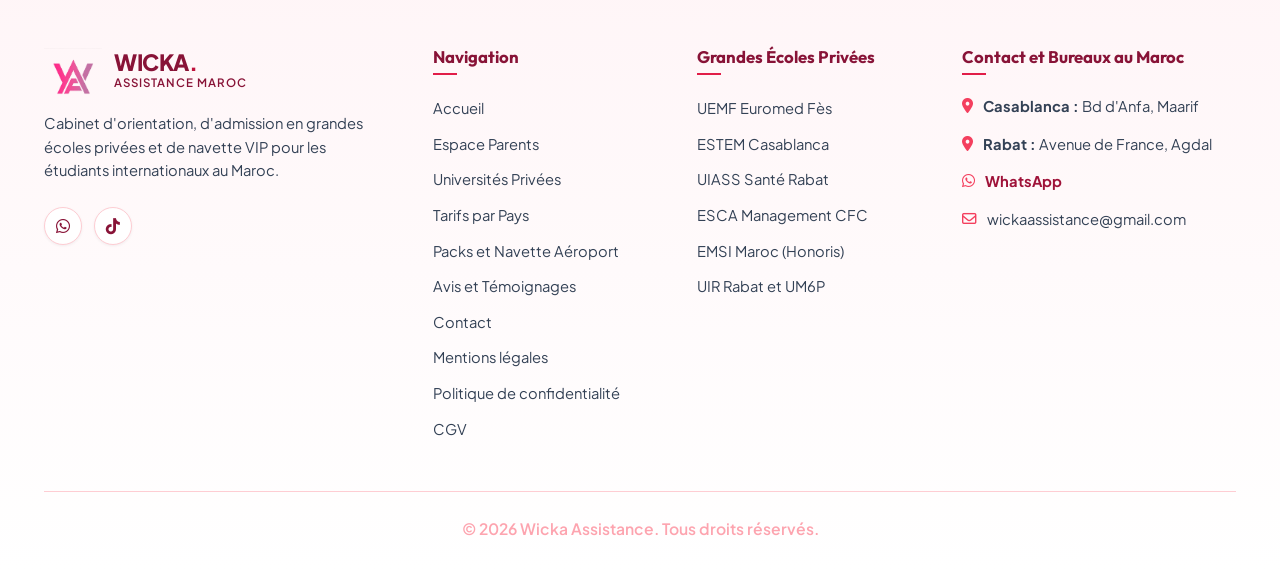
==== commit 2d2eed7f: "Update index.html" ====
--- a/index.html
+++ b/index.html
@@ -537,19 +537,29 @@
     </section>
 
     <!-- ============================================================
-         SECTION TIKTOK : aperçu local, la vidéo ne se charge qu'au clic (js/tiktok.js)
-         À remplacer : @willou_osean (partout), VOTRE_VIDEO_ID, puis déposer assets/images/tiktok-preview.jpg
-         (tant que ce fichier manque, assets/uni/student-portrait.jpg s'affiche à la place : data-fallback-src)
+         SECTION TIKTOK
+         - Tant qu'aucune vidéo n'est renseignée : seuls le texte et les boutons sont affichés
+           (la colonne image/vidéo reste masquée : attribut hidden + classe is-text-only).
+         - Pour activer la vidéo : remplacer le href du lien class="tiktok-play" (data-tiktok-play)
+           par https://www.tiktok.com/@willou_osean/video/NUMERO_DE_LA_VIDEO
+           puis déposer assets/images/tiktok-preview.jpg (sans cette image : fond dégradé rose + ▶).
+           js/tiktok.js détecte alors la vidéo et affiche la colonne tout seul.
+         - La vidéo ne se charge qu'au clic sur ▶ (aucune requête vers TikTok au chargement).
          ============================================================ -->
     <section class="tiktok-section" id="tiktok">
       <div class="container">
-        <div class="tiktok-grid">
+        <div class="tiktok-grid is-text-only">
           <div class="tiktok-text">
             <span class="section-badge"><i class="fab fa-tiktok"></i> Suivez-nous sur TikTok</span>
-            <h2 class="section-title">Découvrez la vie étudiante au Maroc en vidéo</h2>
+            <h2 class="section-title">La vie étudiante au Maroc, racontée par notre gérante</h2>
             <p>
-              Campus, quotidien des étudiants, conseils d'admission et de visa : retrouvez toutes nos vidéos sur TikTok
-              <span class="tiktok-handle">@willou_osean</span>.
+              Le compte TikTok <span class="tiktok-handle">@willou_osean</span> est celui de la gérante de Wicka
+              Assistance, visage de la société. Elle vit et étudie elle-même au Maroc : vous y découvrez son
+              quotidien, sans mise en scène.
+            </p>
+            <p>
+              Campus, logement, budget, ambiance en ville, mais aussi conseils concrets sur les démarches
+              d'admission et de visa : une façon simple de vous projeter avant de partir.
             </p>
             <div class="tiktok-actions">
               <a href="https://www.tiktok.com/@willou_osean" target="_blank" rel="noopener noreferrer" class="btn-tiktok">
@@ -561,10 +571,10 @@
             </div>
           </div>
 
-          <div class="tiktok-visual">
+          <div class="tiktok-visual" hidden>
             <div class="tiktok-card">
-              <a href="https://www.tiktok.com/@willou_osean" target="_blank" rel="noopener noreferrer" class="tiktok-play" data-tiktok-play data-profile-url="https://www.tiktok.com/@willou_osean" aria-label="Lire la vidéo TikTok">
-                <img src="assets/images/tiktok-preview.jpg" data-fallback-src="assets/uni/student-portrait.jpg" alt="Aperçu de notre dernière vidéo TikTok" width="540" height="960" loading="lazy" />
+              <a href="https://www.tiktok.com/@willou_osean" target="_blank" rel="noopener noreferrer" class="tiktok-play" data-tiktok-play aria-label="Lire la vidéo TikTok">
+                <img src="assets/images/tiktok-preview.jpg" alt="Aperçu de notre dernière vidéo TikTok" width="540" height="960" loading="lazy" />
                 <span class="tiktok-play-btn"><i class="fas fa-play"></i></span>
                 <span class="tiktok-card-tag"><i class="fab fa-tiktok"></i> @willou_osean</span>
               </a>
@@ -797,7 +807,7 @@
   <!-- Scripts -->
   <script src="js/data.js"></script>
   <script src="js/main.js"></script>
-  <!-- Section TikTok (vidéo chargée au clic) -->
+  <!-- Section TikTok (affiche la colonne vidéo seulement s'il y a une vidéo, chargée au clic) -->
   <script src="js/tiktok.js"></script>
 
   <aside class="cookie-banner" data-cookie-banner role="dialog" aria-labelledby="cookie-title" aria-describedby="cookie-description" hidden>
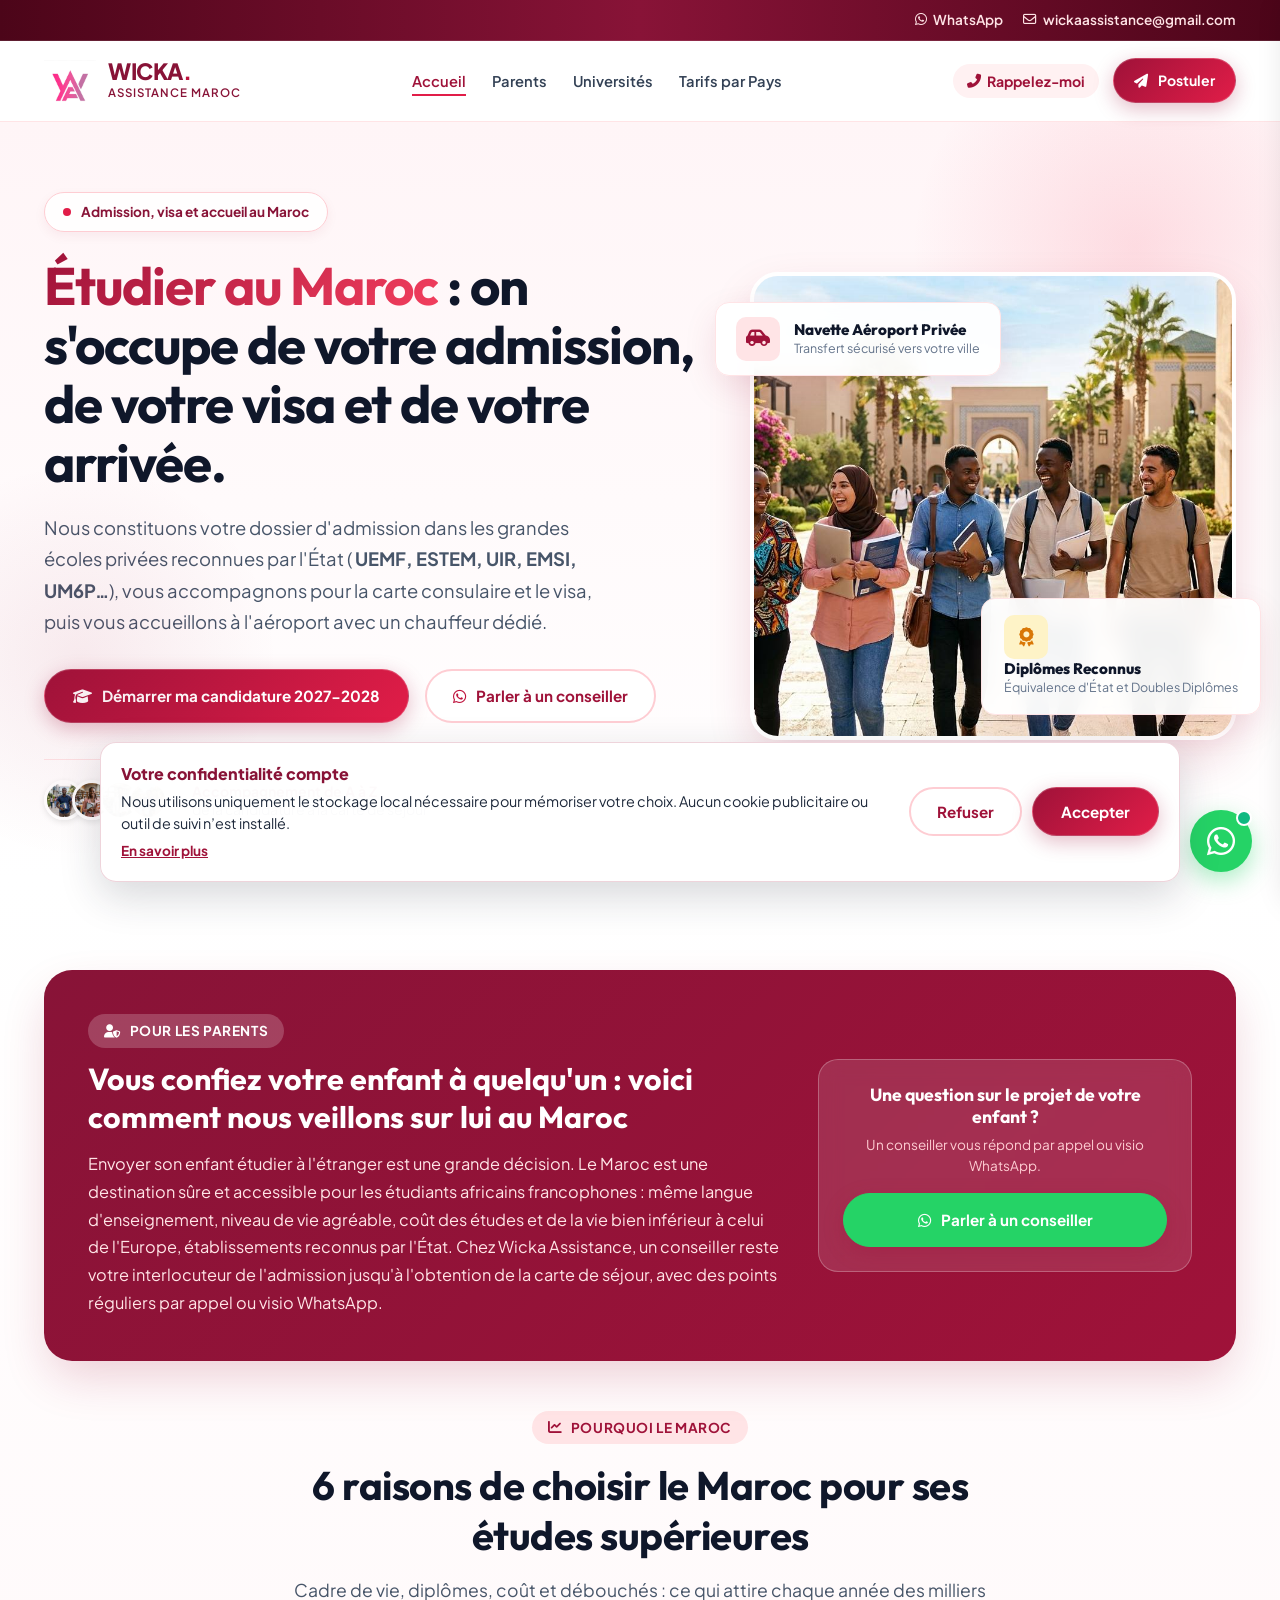
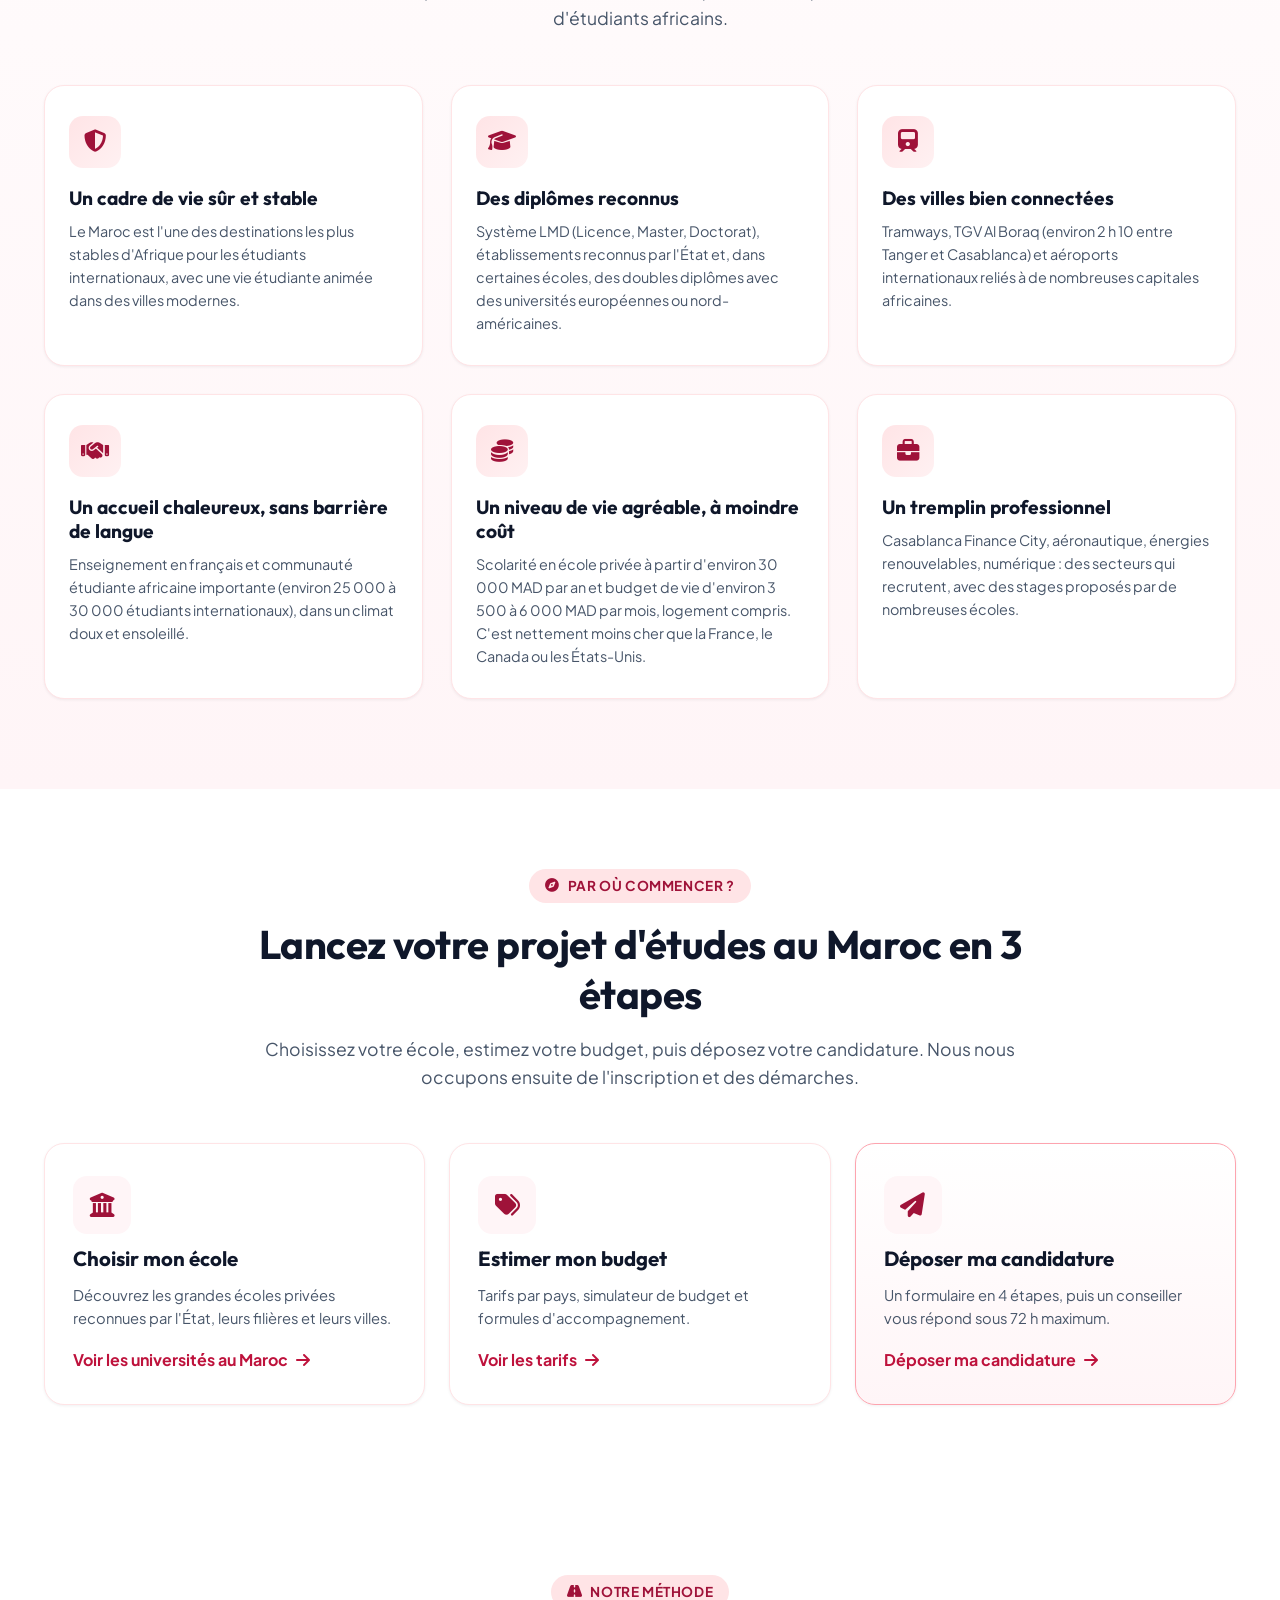
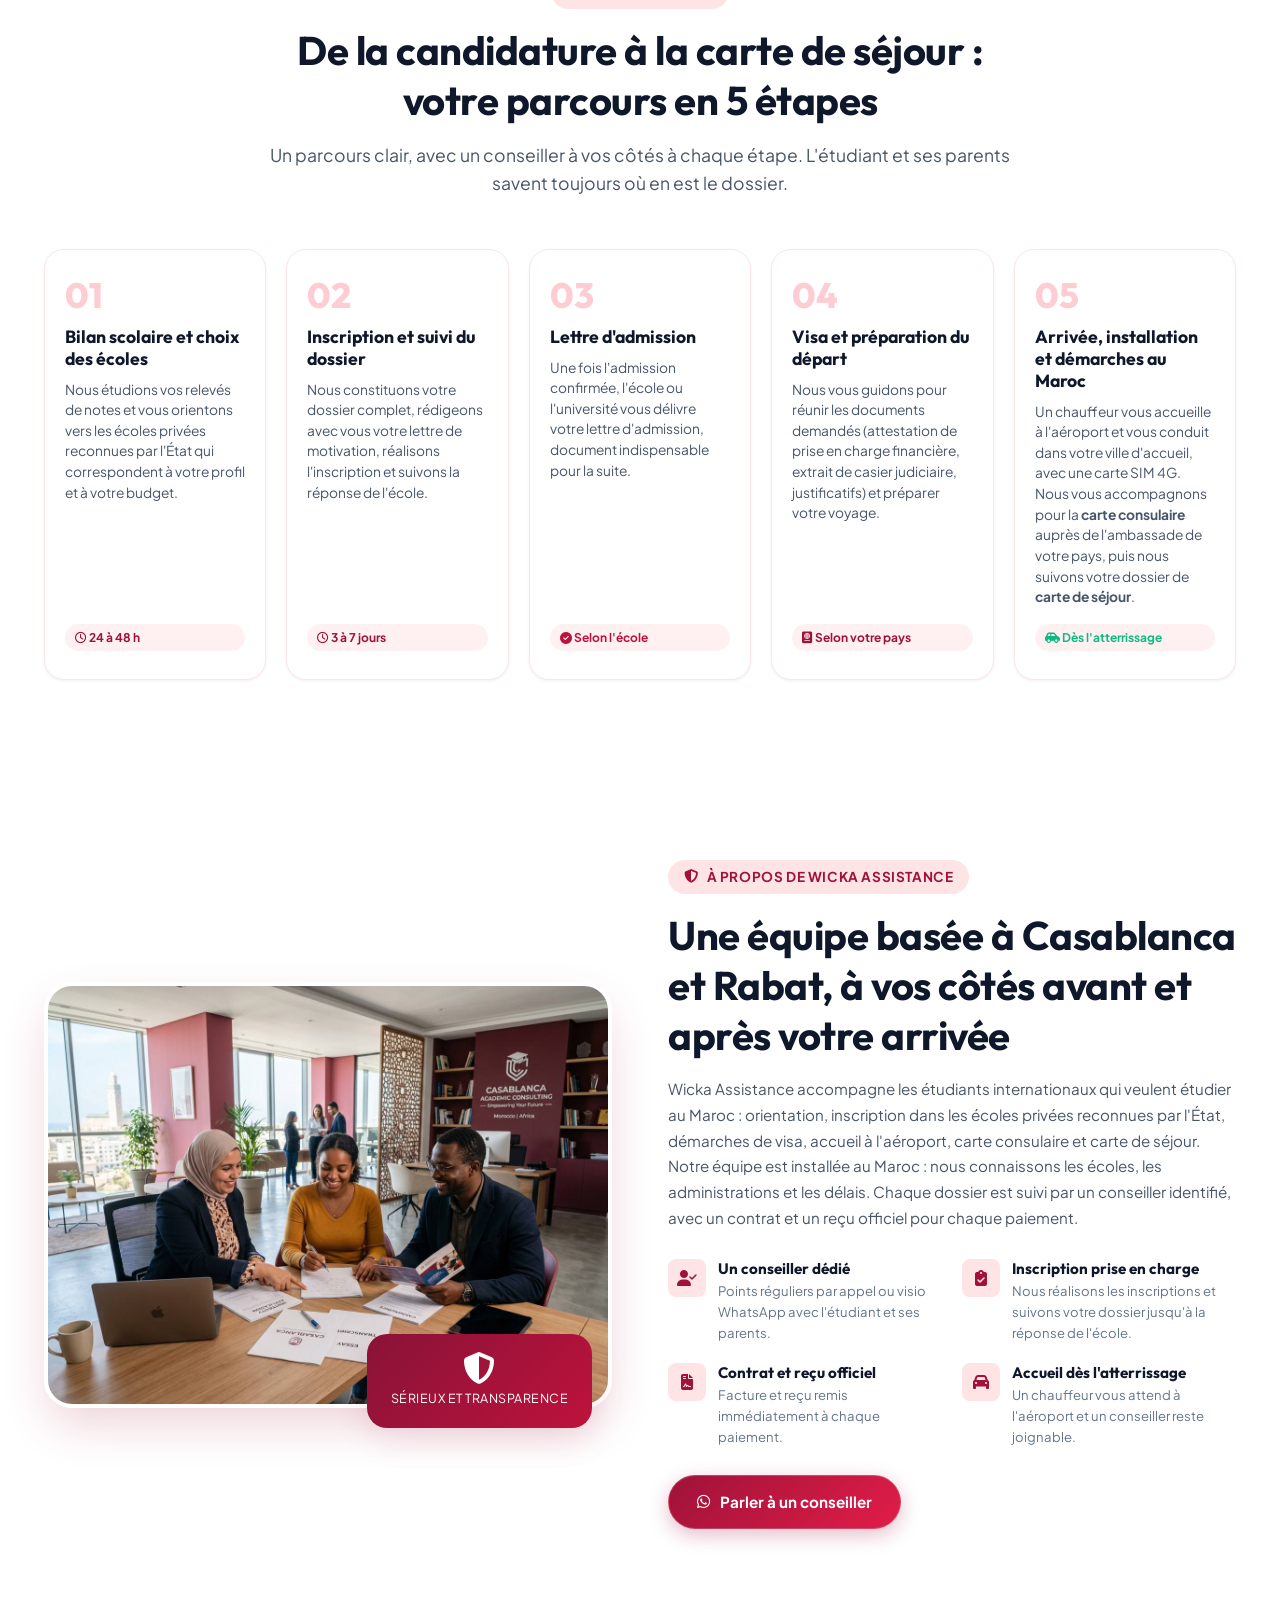
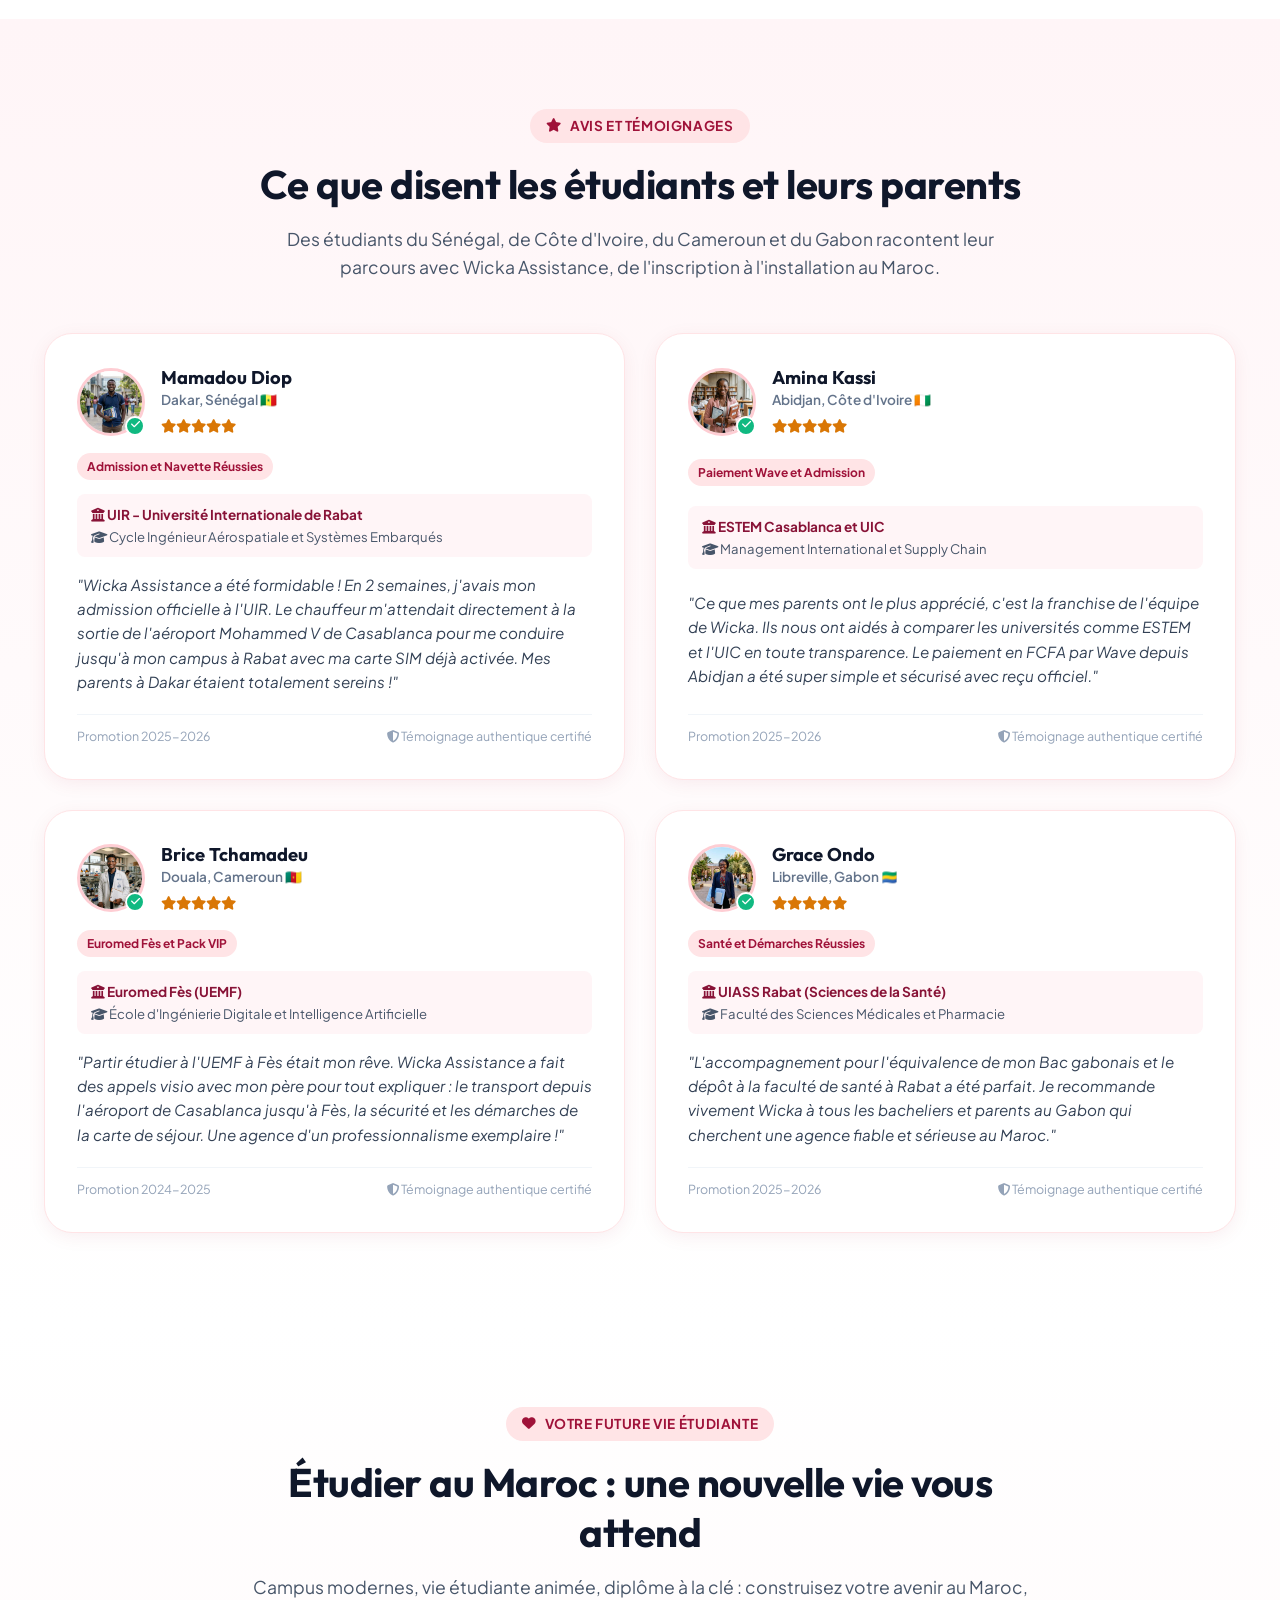
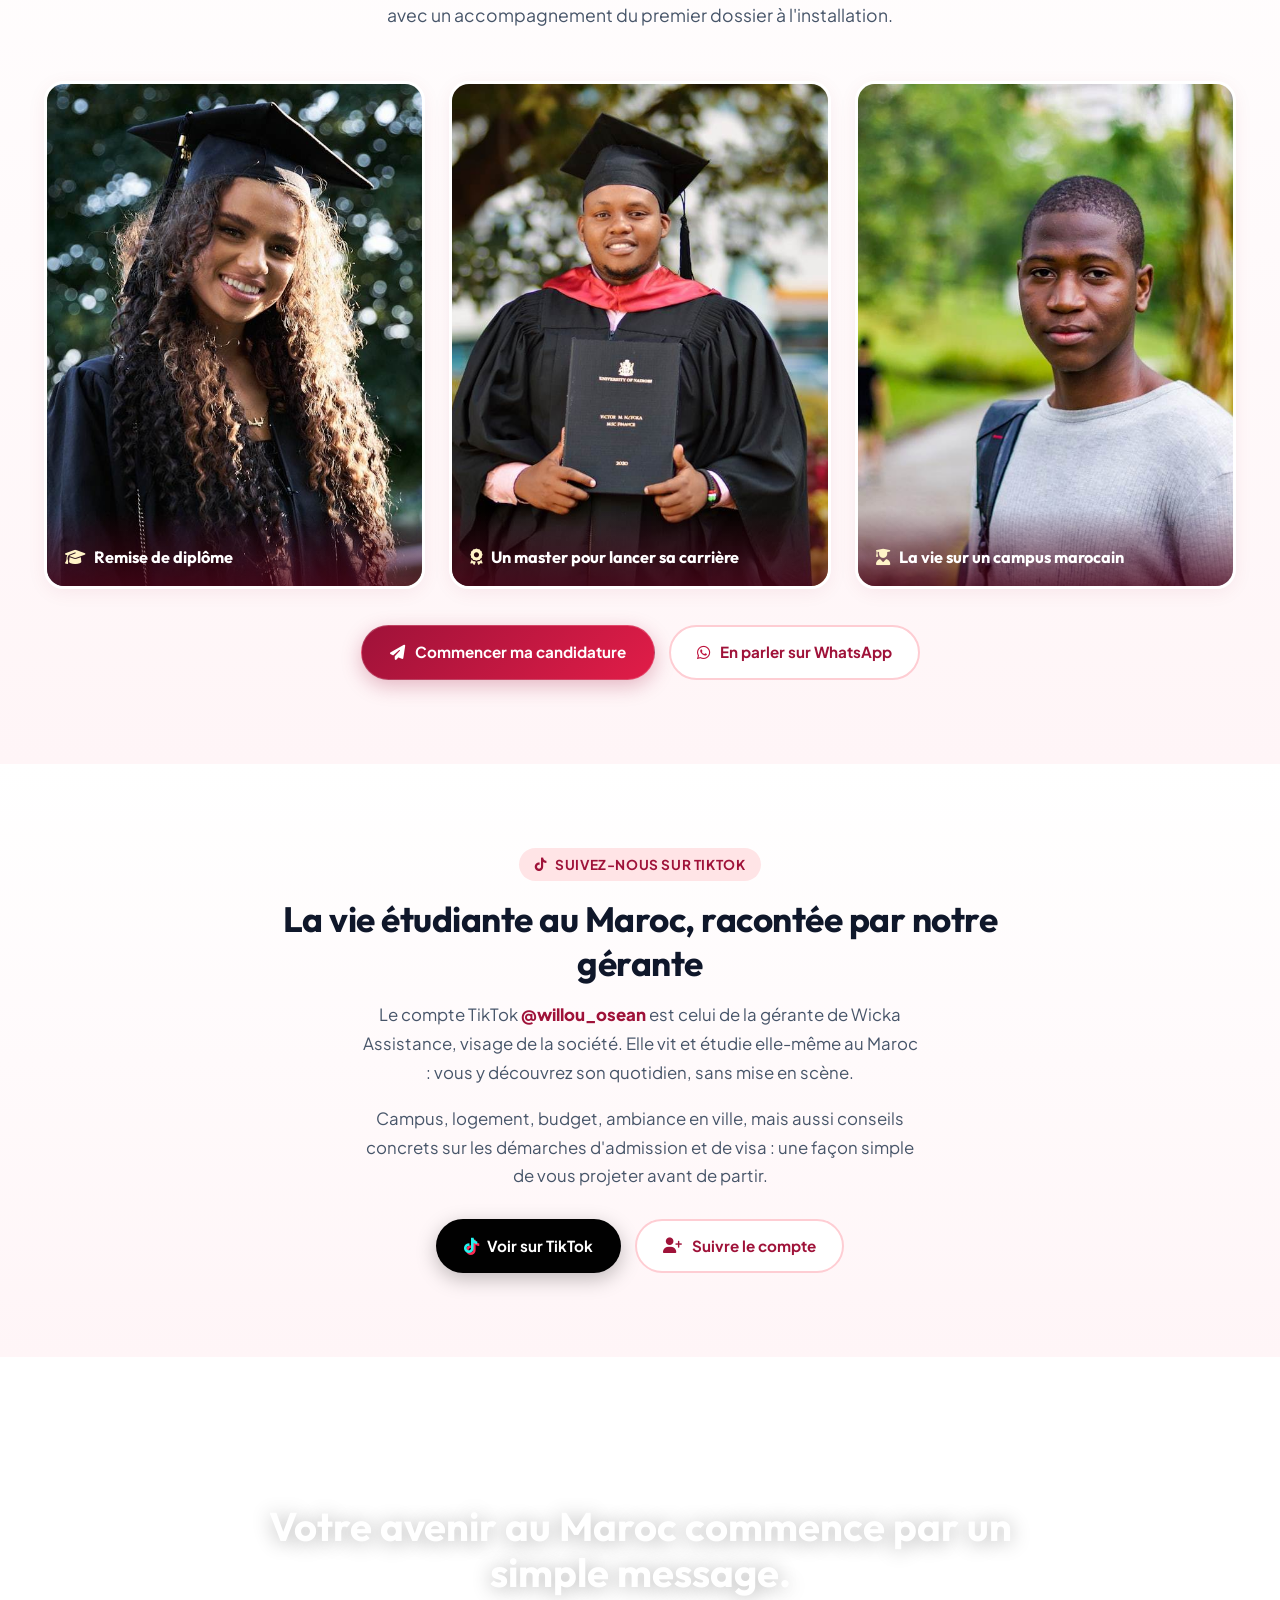
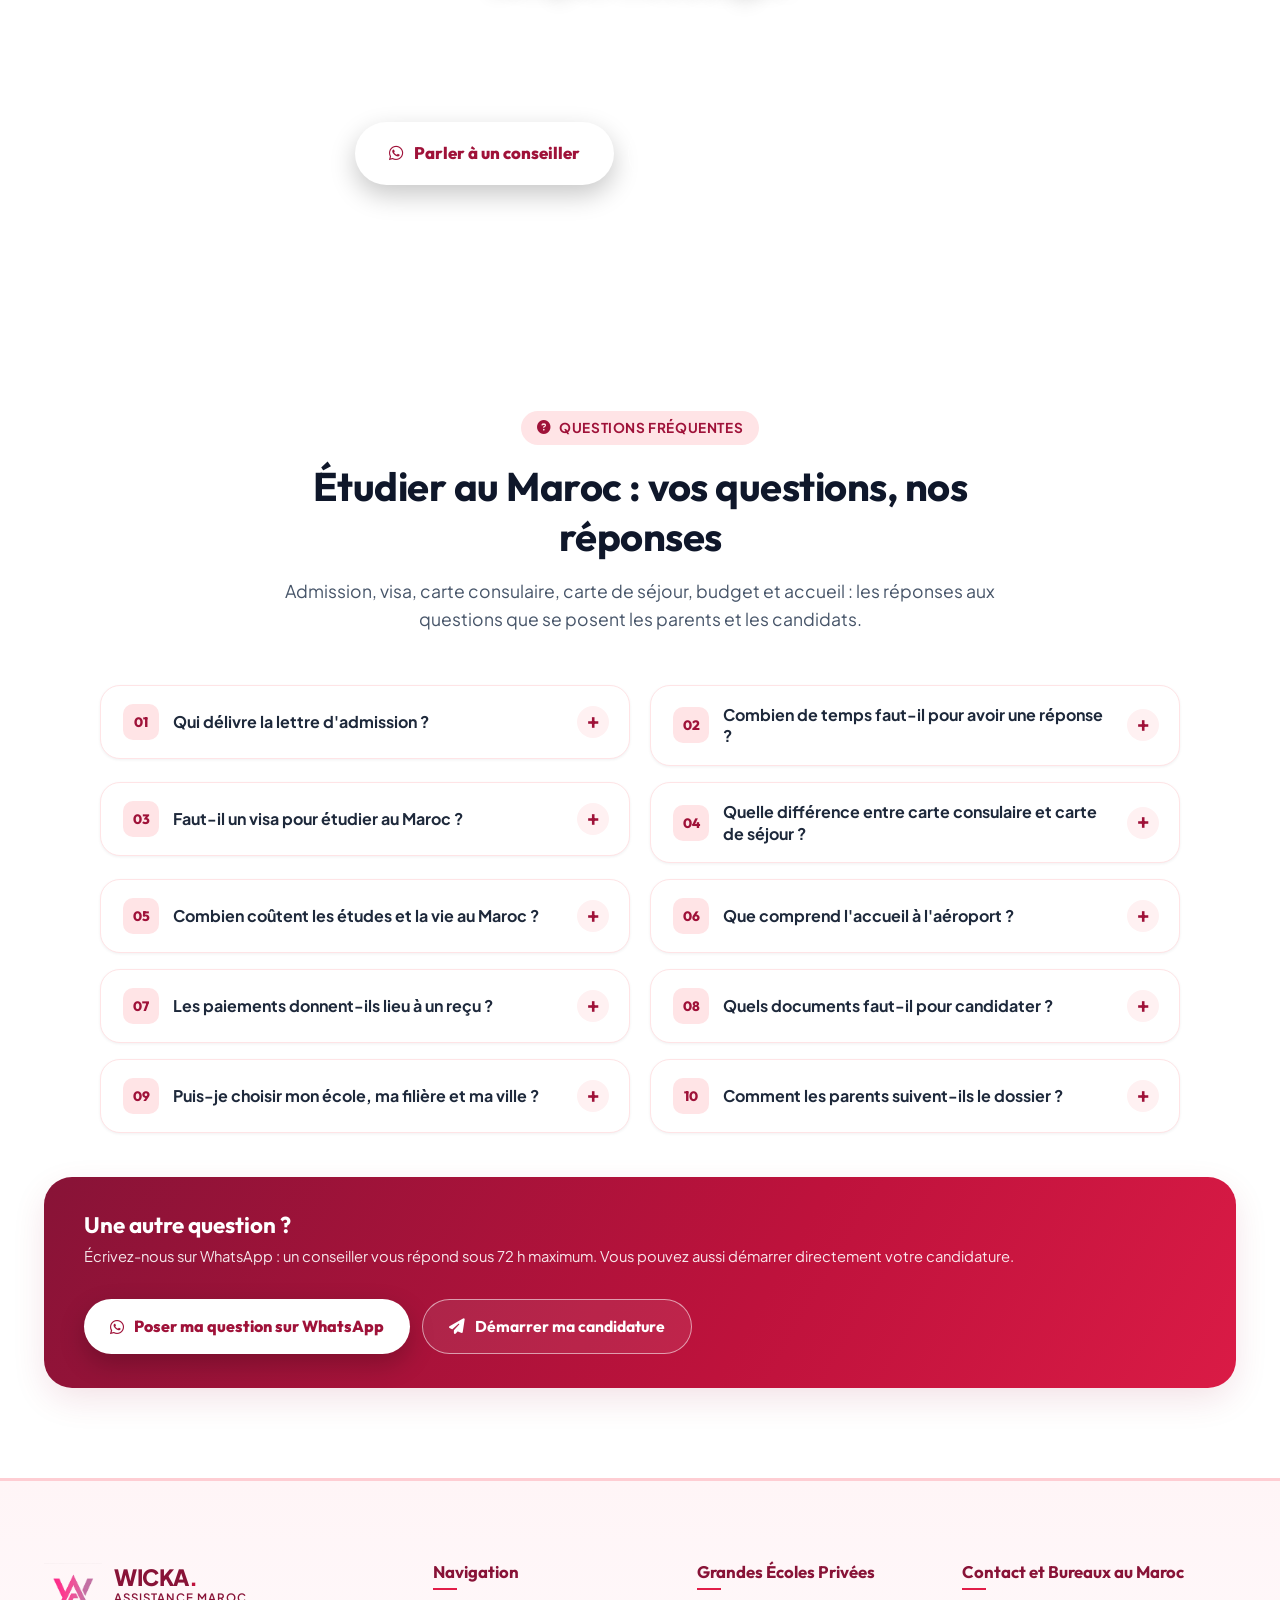
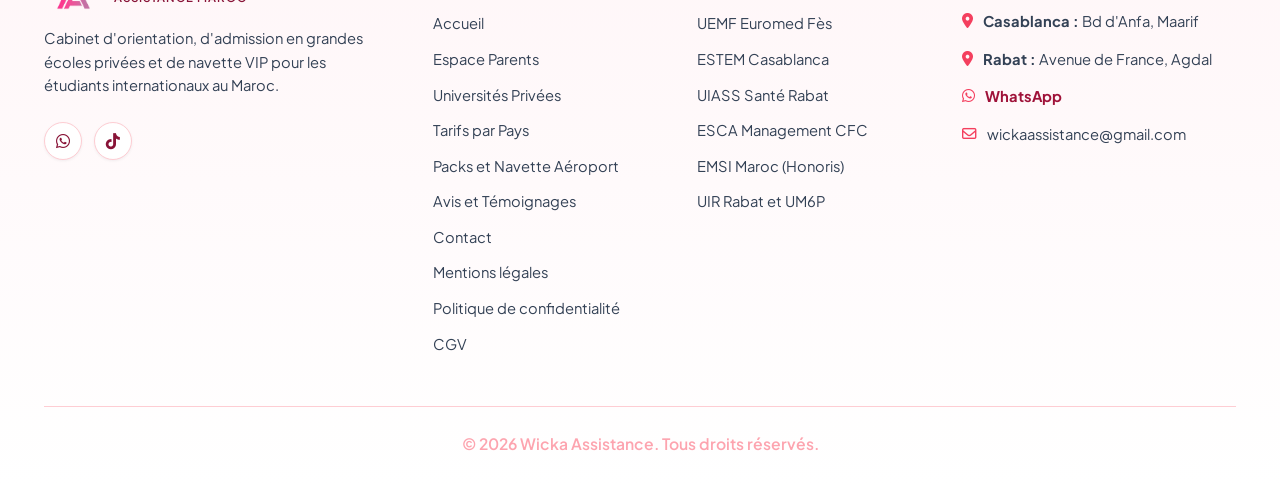
==== commit d9ea03b6: "Update index.html" ====
--- a/index.html
+++ b/index.html
@@ -154,63 +154,66 @@
     </div>
   </div>
 
-  
+
   <main>
-<section class="hero-section" id="hero">
+    <!-- ===== HERO ===== -->
+    <section class="hero-section" id="hero">
       <div class="hero-glow-circle-1"></div>
       <div class="hero-glow-circle-2"></div>
 
       <div class="container">
         <div class="hero-grid">
-          <!-- Text Content -->
           <div class="hero-text-content">
             <div class="hero-badge-pill">
               <span class="pulse-dot"></span>
-              <span>Admissions Garanties dans les Meilleures Universités Privées du Maroc</span>
+              <span>Admission, visa et accueil au Maroc</span>
             </div>
 
             <h1 class="hero-headline">
-              Sécurisez les Études de Votre Enfant dans les <span class="text-gradient-rose">Grandes Écoles Privées</span> du Maroc.
+              <span class="text-gradient-rose">Étudier au Maroc</span> : on s'occupe de votre admission, de votre visa et
+              de votre arrivée.
             </h1>
 
             <p class="hero-description">
-              Wicka Assistance garantit l'admission de votre enfant dans des institutions prestigieuses reconnues par l'État (<strong>UEMF Euromed Fès, ESTEM Casa, UIASS, UM6P, UIR, EMSI</strong>), gère l'intégralité du dossier consulaire de visa et assure le <strong>transport sécurisé avec chauffeur privé dès la sortie de l'aéroport</strong>.
+              Nous constituons votre dossier d'admission dans les grandes écoles privées reconnues par l'État (
+              <strong>UEMF, ESTEM, UIR, EMSI, UM6P…</strong>), vous accompagnons pour la carte consulaire et le visa,
+              puis vous accueillons à l'aéroport avec un chauffeur dédié.
             </p>
 
             <div class="hero-cta-group">
               <a href="/candidature" class="btn-primary">
                 <i class="fas fa-graduation-cap"></i>
                 <!-- data-rentree : année de rentrée mise à jour automatiquement (Worker + js/main.js) -->
-                <span>Démarrer la Candidature <span data-rentree>2026-2027</span></span>
+                <span>Démarrer ma candidature <span data-rentree>2026-2027</span></span>
               </a>
               <a href="https://wa.me/212789095498" target="_blank" rel="noopener noreferrer" class="btn-secondary">
                 <i class="fab fa-whatsapp text-rose"></i>
-                <span>WhatsApp</span>
+                <span>Parler à un conseiller</span>
               </a>
             </div>
 
-            <!-- Trust Bar -->
             <div class="hero-trust-row">
               <div class="trust-avatars-group">
-                <img src="assets/images/student-senegal.jpg" alt="Étudiant Sénégal" class="trust-avatar" />
-                <img src="assets/images/student-ivory-coast.jpg" alt="Étudiante Côte d'Ivoire" class="trust-avatar" />
-                <img src="assets/images/student-cameroon.jpg" alt="Étudiant Cameroun" class="trust-avatar" />
-                <img src="assets/images/student-gabon.jpg" alt="Étudiante Gabon" class="trust-avatar" />
+                <img src="/assets/images/student-senegal.jpg" alt="Étudiant Sénégal" class="trust-avatar" />
+                <img src="/assets/images/student-ivory-coast.jpg" alt="Étudiante Côte d'Ivoire" class="trust-avatar" />
+                <img src="/assets/images/student-cameroon.jpg" alt="Étudiant Cameroun" class="trust-avatar" />
+                <img src="/assets/images/student-gabon.jpg" alt="Étudiante Gabon" class="trust-avatar" />
               </div>
               <div class="trust-text">
-                <strong>Accompagnement dédié aux étudiants</strong>
-                <span>Plébiscité par les parents d'élèves pour son sérieux et sa transparence</span>
-              </div>
-            </div>
-          </div>
-
-          <!-- Hero Image et Floating Cards -->
+                <strong>Accompagnement de A à Z</strong>
+                <span>de la candidature à la carte de séjour</span>
+              </div>
+            </div>
+          </div>
+
           <div class="hero-visual-wrap">
             <div class="hero-main-card">
-              <img src="assets/images/hero-students.jpg" alt="Étudiants internationaux heureux sur les campus marocains" />
-            </div>
-
-            <!-- Floating Badge 1 -->
+              <img
+                src="/assets/images/hero-students.jpg"
+                alt="Étudiants internationaux heureux sur les campus marocains"
+              />
+            </div>
+
             <div class="hero-floating-card-1">
               <div class="floating-icon">
                 <i class="fas fa-car-side"></i>
@@ -221,7 +224,6 @@
               </div>
             </div>
 
-            <!-- Floating Badge 2 -->
             <div class="hero-floating-card-2">
               <div class="floating-icon" style="background-color: var(--gold-light); color: var(--gold);">
                 <i class="fas fa-award"></i>
@@ -233,135 +235,166 @@
             </div>
           </div>
         </div>
-
       </div>
     </section>
-<section class="parents-section" id="parents">
+
+    <!-- ===== ESPACE PARENTS ===== -->
+    <section class="parents-section" id="parents">
       <div class="container">
-        <!-- Bannière Spéciale Parents -->
         <div class="parents-banner-box">
           <div class="parents-banner-grid">
             <div class="parents-banner-text">
-              <span class="section-badge" style="background-color: rgba(255, 255, 255, 0.2); color: var(--white); margin-bottom: 12px;">
-                <i class="fas fa-user-shield"></i> Espace Confiance Parents
+              <span
+                class="section-badge"
+                style="background-color: rgba(255, 255, 255, 0.2); color: var(--white); margin-bottom: 12px;"
+              >
+                <i class="fas fa-user-shield"></i> Pour les parents
               </span>
-              <h3>Chers Parents : Pourquoi le Maroc est le Meilleur Choix d'Avenir pour Votre Enfant</h3>
+              <h3>Vous confiez votre enfant à quelqu'un : voici comment nous veillons sur lui au Maroc</h3>
               <p>
-                Envoyer son enfant étudier à l'étranger est une décision majeure. Le Royaume du Maroc s'impose aujourd'hui comme le <strong>1er pôle universitaire d'excellence en Afrique</strong> : une stabilité politique exemplaire, une sécurité totale, un climat bienveillant et des campus modernes accrédités aux standards internationaux.
+                Envoyer son enfant étudier à l'étranger est une grande décision. Le Maroc est une destination sûre et
+                accessible pour les étudiants africains francophones : même langue d'enseignement, niveau de vie
+                agréable, coût des études et de la vie bien inférieur à celui de l'Europe, établissements reconnus par
+                l'État. Chez Wicka Assistance, un conseiller reste votre interlocuteur de l'admission jusqu'à
+                l'obtention de la carte de séjour, avec des points réguliers par appel ou visio WhatsApp.
               </p>
             </div>
             <div class="parents-contact-cta">
-              <h4>Une Question pour Votre Enfant ?</h4>
-              <p>Échangez en direct avec un conseiller senior par appel ou visio WhatsApp.</p>
-              <a href="https://wa.me/212789095498?text=Bonjour%20Wicka%20Assistance%2C%20je%20suis%20un%20parent%20et%20je%20souhaite%20des%20informations%20pour%20mon%20enfant." target="_blank" rel="noopener noreferrer" class="btn-primary btn-full" style="background: #25D366; border-color: #25D366;">
-                <i class="fab fa-whatsapp"></i> WhatsApp
+              <h4>Une question sur le projet de votre enfant ?</h4>
+              <p>Un conseiller vous répond par appel ou visio WhatsApp.</p>
+              <a
+                href="https://wa.me/212789095498?text=Bonjour%20Wicka%20Assistance%2C%20je%20suis%20un%20parent%20et%20je%20souhaite%20des%20informations%20pour%20mon%20enfant."
+                target="_blank"
+                rel="noopener noreferrer"
+                class="btn-primary btn-full"
+                style="background: #25D366; border-color: #25D366;"
+              >
+                <i class="fab fa-whatsapp"></i> Parler à un conseiller
               </a>
             </div>
           </div>
         </div>
 
         <div class="section-header">
-          <span class="section-badge"><i class="fas fa-chart-line"></i> Étude et Analyse</span>
-          <h2 class="section-title">Les 6 Grands Atouts du Maroc pour les Études Supérieures</h2>
+          <span class="section-badge">
+            <i class="fas fa-chart-line"></i> Pourquoi le Maroc
+          </span>
+          <h2 class="section-title">6 raisons de choisir le Maroc pour ses études supérieures</h2>
           <p class="section-subtitle">
-            Une analyse objective des opportunités académiques, du cadre de vie et de l'insertion professionnelle au Royaume du Maroc.
+            Cadre de vie, diplômes, coût et débouchés : ce qui attire chaque année des milliers d'étudiants africains.
           </p>
         </div>
 
-        <!-- 6 Piliers Avantages -->
         <div class="advantages-grid">
           <div class="advantage-card">
-            <div class="advantage-icon-wrap"><i class="fas fa-shield-alt"></i></div>
-            <h3 class="advantage-title">Sécurité et Stabilité Totale</h3>
-            <p class="advantage-desc">
-              Le Maroc bénéficie d'une stabilité institutionnelle et d'une sécurité publique reconnues internationalement. Les étudiants y vivent et se déplacent en toute tranquillité, de jour comme de nuit.
-            </p>
-          </div>
-
+            <div class="advantage-icon-wrap">
+              <i class="fas fa-shield-alt"></i>
+            </div>
+            <h3 class="advantage-title">Un cadre de vie sûr et stable</h3>
+            <p class="advantage-desc">Le Maroc est l'une des destinations les plus stables d'Afrique pour les étudiants internationaux, avec une vie étudiante animée dans des villes modernes.</p>
+          </div>
           <div class="advantage-card">
-            <div class="advantage-icon-wrap"><i class="fas fa-graduation-cap"></i></div>
-            <h3 class="advantage-title">Diplômes Reconnus et Doubles Diplômes</h3>
-            <p class="advantage-desc">
-              Système LMD (Licence, Master, Doctorat). Les grandes écoles partenaires délivrent des diplômes reconnus par l'État marocain et des doubles diplômes avec la France, l'Europe et les USA.
-            </p>
-          </div>
-
+            <div class="advantage-icon-wrap">
+              <i class="fas fa-graduation-cap"></i>
+            </div>
+            <h3 class="advantage-title">Des diplômes reconnus</h3>
+            <p class="advantage-desc">Système LMD (Licence, Master, Doctorat), établissements reconnus par l'État et, dans certaines écoles, des doubles diplômes avec des universités européennes ou nord-américaines.</p>
+          </div>
           <div class="advantage-card">
-            <div class="advantage-icon-wrap"><i class="fas fa-train"></i></div>
-            <h3 class="advantage-title">Infrastructures Modernes et TGV Al Boraq</h3>
-            <p class="advantage-desc">
-              Réseaux de transports ultra modernes : TGV reliant Tanger, Rabat et Casablanca à 320 km/h, lignes de tramways urbains modernes et aéroports internationaux reliés à toute l'Afrique.
-            </p>
-          </div>
-
+            <div class="advantage-icon-wrap">
+              <i class="fas fa-train"></i>
+            </div>
+            <h3 class="advantage-title">Des villes bien connectées</h3>
+            <!-- À VÉRIFIER avant publication : durée du trajet TGV Al Boraq Tanger–Casablanca (environ 2 h 10) -->
+            <p class="advantage-desc">Tramways, TGV Al Boraq (environ 2 h 10 entre Tanger et Casablanca) et aéroports internationaux reliés à de nombreuses capitales africaines.</p>
+          </div>
           <div class="advantage-card">
-            <div class="advantage-icon-wrap"><i class="fas fa-handshake"></i></div>
-            <h3 class="advantage-title">Hospitalité et Climat Ensoleillé</h3>
-            <p class="advantage-desc">
-              Une culture d'accueil chaleureuse pour plus de 25 000 étudiants internationaux africains. Aucune rupture linguistique pour les francophones et un climat ensoleillé 300 jours par an.
-            </p>
-          </div>
-
+            <div class="advantage-icon-wrap">
+              <i class="fas fa-handshake"></i>
+            </div>
+            <h3 class="advantage-title">Un accueil chaleureux, sans barrière de langue</h3>
+            <!-- À VÉRIFIER avant publication : nombre d'étudiants internationaux (25 000 à 30 000) -->
+            <p class="advantage-desc">Enseignement en français et communauté étudiante africaine importante (environ 25 000 à 30 000 étudiants internationaux), dans un climat doux et ensoleillé.</p>
+          </div>
           <div class="advantage-card">
-            <div class="advantage-icon-wrap"><i class="fas fa-coins"></i></div>
-            <h3 class="advantage-title">Budget Maîtrisé et 3x Moins Cher</h3>
-            <p class="advantage-desc">
-              Une qualité d'enseignement équivalente aux meilleures universités européennes pour un coût global de scolarité et de vie 3 à 4 fois inférieur à la France, au Canada ou aux USA.
-            </p>
-          </div>
-
+            <div class="advantage-icon-wrap">
+              <i class="fas fa-coins"></i>
+            </div>
+            <h3 class="advantage-title">Un niveau de vie agréable, à moindre coût</h3>
+            <!-- À VÉRIFIER avant publication : scolarité (à partir de 30 000 MAD/an) et budget de vie (3 500 à 6 000 MAD/mois) -->
+            <p class="advantage-desc">Scolarité en école privée à partir d'environ 30 000 MAD par an et budget de vie d'environ 3 500 à 6 000 MAD par mois, logement compris. C'est nettement moins cher que la France, le Canada ou les États-Unis.</p>
+          </div>
           <div class="advantage-card">
-            <div class="advantage-icon-wrap"><i class="fas fa-briefcase"></i></div>
-            <h3 class="advantage-title">Hub Économique et Stages Garantis</h3>
-            <p class="advantage-desc">
-              Véritable carrefour économique abritant les sièges régionaux de multinationales en finance (Casablanca Finance City), aéronautique, intelligence artificielle et énergies renouvelables.
-            </p>
+            <div class="advantage-icon-wrap">
+              <i class="fas fa-briefcase"></i>
+            </div>
+            <h3 class="advantage-title">Un tremplin professionnel</h3>
+            <p class="advantage-desc">Casablanca Finance City, aéronautique, énergies renouvelables, numérique : des secteurs qui recrutent, avec des stages proposés par de nombreuses écoles.</p>
           </div>
         </div>
       </div>
     </section>
 
-    <!-- ============================================================
-         EXPLOREZ (navigation multi-pages)
-         ============================================================ -->
+    <!-- ===== EXPLOREZ ===== -->
     <section class="explore-section">
       <div class="container">
         <div class="section-header">
-          <span class="section-badge"><i class="fas fa-compass"></i> Par où commencer ?</span>
-          <h2 class="section-title">Explorez nos Services</h2>
-          <p class="section-subtitle">Découvrez les universités partenaires, comparez les tarifs dans votre devise, puis déposez votre candidature.</p>
+          <span class="section-badge">
+            <i class="fas fa-compass"></i> Par où commencer ?
+          </span>
+          <h2 class="section-title">Lancez votre projet d'études au Maroc en 3 étapes</h2>
+          <p class="section-subtitle">
+            Choisissez votre école, estimez votre budget, puis déposez votre candidature. Nous nous occupons ensuite de
+            l'inscription et des démarches.
+          </p>
         </div>
         <div class="explore-cards">
           <a href="/universites" class="explore-card">
-            <div class="explore-icon"><i class="fas fa-university"></i></div>
-            <h3>Universités Privées</h3>
-            <p>15 grandes écoles reconnues par l'État, avec photos, filières et mini-descriptions.</p>
-            <span class="explore-link">Voir les universités <i class="fas fa-arrow-right"></i></span>
+            <div class="explore-icon">
+              <i class="fas fa-university"></i>
+            </div>
+            <h3>Choisir mon école</h3>
+            <p>Découvrez les grandes écoles privées reconnues par l'État, leurs filières et leurs villes.</p>
+            <span class="explore-link">
+              Voir les universités au Maroc <i class="fas fa-arrow-right"></i>
+            </span>
           </a>
           <a href="/tarifs" class="explore-card">
-            <div class="explore-icon"><i class="fas fa-tags"></i></div>
-            <h3>Tarifs, Simulateur et Packs</h3>
-            <!-- Les segments promo-only disparaissent hors période promo -->
-            <p>Tarifs par pays<span class="promo-only"> en <strong>promo −50%</strong></span>, simulateur de budget et formules d'assistance.</p>
-            <span class="explore-link">Voir les tarifs <i class="fas fa-arrow-right"></i></span>
+            <div class="explore-icon">
+              <i class="fas fa-tags"></i>
+            </div>
+            <h3>Estimer mon budget</h3>
+            <!-- Le segment promo-only disparaît hors période promo -->
+            <p>Tarifs par pays, simulateur de budget et formules d'accompagnement.<span class="promo-only"> Offre de lancement <strong>−50 %</strong> pour la rentrée <span data-rentree>2026-2027</span>.</span></p>
+            <span class="explore-link">
+              Voir les tarifs <i class="fas fa-arrow-right"></i>
+            </span>
           </a>
           <a href="/candidature" class="explore-card explore-card-accent">
-            <div class="explore-icon"><i class="fas fa-paper-plane"></i></div>
-            <h3>Déposer ma Candidature</h3>
-            <p>Formulaire en 4 étapes. Réponse d'un conseiller sous 24h<span class="promo-only"> et tarif promo bloqué</span>.</p>
-            <span class="explore-link">Postuler maintenant <i class="fas fa-arrow-right"></i></span>
+            <div class="explore-icon">
+              <i class="fas fa-paper-plane"></i>
+            </div>
+            <h3>Déposer ma candidature</h3>
+            <p>Un formulaire en 4 étapes, puis un conseiller vous répond sous 72 h maximum.</p>
+            <span class="explore-link">
+              Déposer ma candidature <i class="fas fa-arrow-right"></i>
+            </span>
           </a>
         </div>
       </div>
     </section>
 
-<section class="steps-section" id="etapes">
+    <!-- ===== PARCOURS EN 5 ÉTAPES ===== -->
+    <section class="steps-section" id="etapes">
       <div class="container">
         <div class="section-header">
-          <span class="section-badge"><i class="fas fa-road"></i> Rigueur et Zéro Faux Pas</span>
-          <h2 class="section-title">Le Parcours d'Admission en 5 Étapes</h2>
+          <span class="section-badge">
+            <i class="fas fa-road"></i> Notre méthode
+          </span>
+          <h2 class="section-title">De la candidature à la carte de séjour : votre parcours en 5 étapes</h2>
           <p class="section-subtitle">
-            Un protocole transparent et éprouvé pour garantir l'admission de l'étudiant et rassurer ses parents à chaque étape.
+            Un parcours clair, avec un conseiller à vos côtés à chaque étape. L'étudiant et ses parents savent toujours
+            où en est le dossier.
           </p>
         </div>
 
@@ -369,21 +402,17 @@
           <div class="step-card">
             <div>
               <div class="step-num-badge">01</div>
-              <h3 class="step-title">Bilan Scolaire Personnalisé</h3>
-              <p class="step-desc">
-                Étude personnalisée des relevés de notes et sélection ciblée des meilleures universités privées (UEMF, ESTEM, UIASS, EMSI...).
-              </p>
-            </div>
-            <span class="step-footer-tag"><i class="far fa-clock"></i> 24h - 48h</span>
+              <h3 class="step-title">Bilan scolaire et choix des écoles</h3>
+              <p class="step-desc">Nous étudions vos relevés de notes et vous orientons vers les écoles privées reconnues par l'État qui correspondent à votre profil et à votre budget.</p>
+            </div>
+            <span class="step-footer-tag"><i class="far fa-clock"></i> 24 à 48 h</span>
           </div>
 
           <div class="step-card">
             <div>
               <div class="step-num-badge">02</div>
-              <h3 class="step-title">Dépôt et Suivi des Dossiers</h3>
-              <p class="step-desc">
-                Constitution optimisée du dossier, lettres de motivation percutantes et soumission directe auprès des directions des admissions.
-              </p>
+              <h3 class="step-title">Inscription et suivi du dossier</h3>
+              <p class="step-desc">Nous constituons votre dossier complet, rédigeons avec vous votre lettre de motivation, réalisons l'inscription et suivons la réponse de l'école.</p>
             </div>
             <span class="step-footer-tag"><i class="far fa-clock"></i> 3 à 7 jours</span>
           </div>
@@ -391,107 +420,124 @@
           <div class="step-card">
             <div>
               <div class="step-num-badge">03</div>
-              <h3 class="step-title">Lettre d'Admission Officielle</h3>
-              <p class="step-desc">
-                Délivrance de l'attestation officielle d'admission validée par le Ministère de l'Enseignement Supérieur du Maroc.
-              </p>
-            </div>
-            <span class="step-footer-tag text-rose"><i class="fas fa-check-circle"></i> Suivi personnalisé</span>
+              <h3 class="step-title">Lettre d'admission</h3>
+              <p class="step-desc">Une fois l'admission confirmée, l'école ou l'université vous délivre votre lettre d'admission, document indispensable pour la suite.</p>
+            </div>
+            <span class="step-footer-tag text-rose"><i class="fas fa-check-circle"></i> Selon l'école</span>
           </div>
 
           <div class="step-card">
             <div>
               <div class="step-num-badge">04</div>
-              <h3 class="step-title">Visa, Carte Consulaire et Ambassade</h3>
-              <p class="step-desc">
-                Constitution du dossier de <strong>carte consulaire</strong> et accompagnement jusqu'au dépôt à l'<strong>ambassade / consulat du Maroc</strong> (prise en charge financière, casier, attestation).
-              </p>
-            </div>
-            <span class="step-footer-tag"><i class="fas fa-passport"></i> Suivi consulaire</span>
+              <h3 class="step-title">Visa et préparation du départ</h3>
+              <!-- À VÉRIFIER avant publication : le visa est-il requis pour tous les pays ciblés ? -->
+              <p class="step-desc">Nous vous guidons pour réunir les documents demandés (attestation de prise en charge financière, extrait de casier judiciaire, justificatifs) et préparer votre voyage.</p>
+            </div>
+            <span class="step-footer-tag"><i class="fas fa-passport"></i> Selon votre pays</span>
           </div>
 
           <div class="step-card">
             <div>
               <div class="step-num-badge">05</div>
-              <h3 class="step-title">Navette, Installation et Carte de Séjour</h3>
-              <p class="step-desc">
-                Accueil avec chauffeur privé à l'atterrissage, transfert vers la ville d'accueil, carte SIM 4G et <strong>prise en charge du dossier de Carte de Séjour jusqu'à son obtention</strong>.
-              </p>
-            </div>
-            <span class="step-footer-tag text-success"><i class="fas fa-car-side"></i> Sécurité VIP</span>
+              <h3 class="step-title">Arrivée, installation et démarches au Maroc</h3>
+              <p class="step-desc">Un chauffeur vous accueille à l'aéroport et vous conduit dans votre ville d'accueil, avec une carte SIM 4G. Nous vous accompagnons pour la <strong>carte consulaire</strong> auprès de l'ambassade de votre pays, puis nous suivons votre dossier de <strong>carte de séjour</strong>.</p>
+            </div>
+            <span class="step-footer-tag text-success"><i class="fas fa-car-side"></i> Dès l'atterrissage</span>
           </div>
         </div>
       </div>
     </section>
-<section class="about-section" id="apropos">
+
+    <!-- ===== À PROPOS ===== -->
+    <section class="about-section" id="apropos">
       <div class="container">
         <div class="about-grid">
-          <!-- Image -->
           <div class="about-image-wrapper">
-            <img src="assets/images/about-team.jpg" alt="Équipe de conseillers Wicka Assistance à Casablanca" class="about-main-img" />
+            <img
+              src="/assets/images/about-team.jpg"
+              alt="Étudiants accompagnés par Wicka Assistance au Maroc"
+              class="about-main-img"
+            />
             <div class="about-experience-badge">
               <i class="fas fa-shield-alt exp-years" aria-hidden="true"></i>
               <span class="exp-text">Sérieux et Transparence</span>
             </div>
           </div>
 
-          <!-- Text -->
           <div class="about-content">
-            <span class="section-badge"><i class="fas fa-shield-alt"></i> À Propos de Nous</span>
-            <h2 class="section-title">Une Équipe Passionnée Basée à Casablanca et Rabat</h2>
-            <p class="section-subtitle" style="text-align: left; margin-bottom: 20px;">
-              Wicka Assistance est un cabinet spécialisé dans la mobilité universitaire et l'orientation stratégique des étudiants internationaux vers le Maroc.
-            </p>
+            <span class="section-badge">
+              <i class="fas fa-shield-alt"></i> À propos de Wicka Assistance
+            </span>
+            <h2 class="section-title">
+              Une équipe basée à Casablanca et Rabat, à vos côtés avant et après votre arrivée
+            </h2>
             <p style="color: var(--slate-600); line-height: 1.7; font-size: 0.95rem;">
-              Contrairement aux démarcheurs informels, nous entretenons des liens institutionnels directs avec les directions des admissions des universités privées les plus renommées. Nous assurons un suivi juridique et consulaire rigoureux pour faire de chaque projet d'études une réussite éclatante.
+              Wicka Assistance accompagne les étudiants internationaux qui veulent étudier au Maroc : orientation,
+              inscription dans les écoles privées reconnues par l'État, démarches de visa, accueil à l'aéroport, carte
+              consulaire et carte de séjour. Notre équipe est installée au Maroc : nous connaissons les écoles, les
+              administrations et les délais. Chaque dossier est suivi par un conseiller identifié, avec un contrat et un
+              reçu officiel pour chaque paiement.
             </p>
 
             <div class="about-values-list">
               <div class="value-item">
-                <div class="value-icon"><i class="fas fa-user-check"></i></div>
+                <div class="value-icon">
+                  <i class="fas fa-user-check"></i>
+                </div>
                 <div>
-                  <h4>Contact Direct Parents</h4>
-                  <p>Points d'étape réguliers par appel ou visio WhatsApp avec les parents.</p>
+                  <h4>Un conseiller dédié</h4>
+                  <p>Points réguliers par appel ou visio WhatsApp avec l'étudiant et ses parents.</p>
                 </div>
               </div>
               <div class="value-item">
-                <div class="value-icon"><i class="fas fa-certificate"></i></div>
+                <div class="value-icon">
+                  <i class="fas fa-clipboard-check"></i>
+                </div>
                 <div>
-                  <h4>Partenariats Privés Agréés</h4>
-                  <p>Accès direct aux jurys d'admission (UEMF, ESTEM, UIASS, EMSI, UIR...).</p>
+                  <h4>Inscription prise en charge</h4>
+                  <p>Nous réalisons les inscriptions et suivons votre dossier jusqu'à la réponse de l'école.</p>
                 </div>
               </div>
               <div class="value-item">
-                <div class="value-icon"><i class="fas fa-file-contract"></i></div>
+                <div class="value-icon">
+                  <i class="fas fa-file-contract"></i>
+                </div>
                 <div>
-                  <h4>Contrat et Reçu Officiel</h4>
-                  <p>Paiements locaux sécurisés avec facture et reçu officiel immédiat.</p>
+                  <h4>Contrat et reçu officiel</h4>
+                  <p>Facture et reçu remis immédiatement à chaque paiement.</p>
                 </div>
               </div>
               <div class="value-item">
-                <div class="value-icon"><i class="fas fa-car"></i></div>
+                <div class="value-icon">
+                  <i class="fas fa-car"></i>
+                </div>
                 <div>
-                  <h4>Prise en Charge Réelle</h4>
-                  <p>Un chauffeur et un conseiller dédiés dès la descente de l'avion.</p>
+                  <h4>Accueil dès l'atterrissage</h4>
+                  <p>Un chauffeur vous attend à l'aéroport et un conseiller reste joignable.</p>
                 </div>
               </div>
             </div>
 
             <a href="https://wa.me/212789095498" target="_blank" rel="noopener noreferrer" class="btn-primary">
               <i class="fab fa-whatsapp"></i>
-              <a href="https://wa.me/212789095498" target="_blank" rel="noopener noreferrer">WhatsApp</a>
+              <span>Parler à un conseiller</span>
             </a>
           </div>
         </div>
       </div>
     </section>
-<section class="testimonials-section" id="avis">
+
+    <!-- ===== AVIS (rendu par js/main.js depuis js/data.js) ===== -->
+    <section class="testimonials-section" id="avis">
       <div class="container">
         <div class="section-header">
-          <span class="section-badge"><i class="fas fa-star"></i> Retours d'Expérience</span>
-          <h2 class="section-title">Ce Que Disent les Étudiants et Leurs Parents</h2>
+          <span class="section-badge">
+            <i class="fas fa-star"></i> Avis et témoignages
+          </span>
+          <h2 class="section-title">Ce que disent les étudiants et leurs parents</h2>
           <p class="section-subtitle">
-            Des témoignages réels d'étudiants du Sénégal, de Côte d'Ivoire, du Cameroun et du Gabon admis avec succès dans les plus grandes écoles marocaines.
+            Des étudiants du Sénégal, de Côte d'Ivoire, du Cameroun et du Gabon racontent leur parcours avec Wicka
+            Assistance, de l'inscription à l'installation au Maroc.
           </p>
         </div>
 
@@ -500,36 +546,52 @@
         </div>
       </div>
     </section>
-<section class="success-band">
+
+    <!-- ===== GALERIE VIE ÉTUDIANTE ===== -->
+    <section class="success-band">
       <div class="container">
         <div class="section-header">
-          <span class="section-badge"><i class="fas fa-heart"></i> Une nouvelle vie vous attend</span>
-          <h2 class="section-title">Épanouissez-vous sur les campus marocains</h2>
+          <span class="section-badge">
+            <i class="fas fa-heart"></i> Votre future vie étudiante
+          </span>
+          <h2 class="section-title">Étudier au Maroc : une nouvelle vie vous attend</h2>
           <p class="section-subtitle">
-            Étudiants heureux, diplômés fiers : construisez votre avenir au Maroc avec un accompagnement personnalisé.
+            Campus modernes, vie étudiante animée, diplôme à la clé : construisez votre avenir au Maroc, avec un
+            accompagnement du premier dossier à l'installation.
           </p>
         </div>
 
         <div class="success-photos">
           <figure class="success-photo">
-            <img src="assets/uni/student-grad.jpg" alt="Étudiante diplômée au Maroc" loading="lazy" />
-            <figcaption><i class="fas fa-graduation-cap"></i> Diplômée et fière</figcaption>
+            <img src="/assets/uni/student-grad.jpg" alt="Étudiante diplômée lors d'une remise de diplôme au Maroc" loading="lazy" />
+            <figcaption>
+              <i class="fas fa-graduation-cap"></i> Remise de diplôme
+            </figcaption>
           </figure>
           <figure class="success-photo">
-            <img src="assets/uni/student-grad-2.jpg" alt="Jeune diplômé au Maroc" loading="lazy" />
-            <figcaption><i class="fas fa-award"></i> Master en poche</figcaption>
+            <img src="/assets/uni/student-grad-2.jpg" alt="Jeune diplômé d'un master au Maroc" loading="lazy" />
+            <figcaption>
+              <i class="fas fa-award"></i> Un master pour lancer sa carrière
+            </figcaption>
           </figure>
           <figure class="success-photo">
-            <img src="assets/uni/student-portrait.jpg" alt="Étudiant sur son campus" loading="lazy" />
-            <figcaption><i class="fas fa-user-graduate"></i> Sur son campus</figcaption>
+            <img src="/assets/uni/student-portrait.jpg" alt="Étudiant sur un campus au Maroc" loading="lazy" />
+            <figcaption>
+              <i class="fas fa-user-graduate"></i> La vie sur un campus marocain
+            </figcaption>
           </figure>
         </div>
 
         <div class="success-cta">
           <a href="/candidature" class="btn-primary">
-            <i class="fas fa-paper-plane"></i> Je veux réussir moi aussi
+            <i class="fas fa-paper-plane"></i> Commencer ma candidature
           </a>
-          <a href="https://wa.me/212789095498?text=Bonjour%20Wicka%2C%20je%20veux%20r%C3%A9ussir%20mes%20%C3%A9tudes%20au%20Maroc%20comme%20vos%20%C3%A9tudiants." target="_blank" rel="noopener noreferrer" class="btn-secondary">
+          <a
+            href="https://wa.me/212789095498?text=Bonjour%20Wicka%2C%20je%20souhaite%20des%20informations%20pour%20%C3%A9tudier%20au%20Maroc."
+            target="_blank"
+            rel="noopener noreferrer"
+            class="btn-secondary"
+          >
             <i class="fab fa-whatsapp text-rose"></i> En parler sur WhatsApp
           </a>
         </div>
@@ -584,72 +646,114 @@
         </div>
       </div>
     </section>
-<section class="cta-photo-band" style="background-image: linear-gradient(115deg, rgba(76,5,25,0.92) 0%, rgba(159,18,57,0.82) 55%, rgba(190,18,60,0.7) 100%), url('assets/uni/tanger.jpg');">
+
+    <!-- ===== CTA PHOTO + COMPTE À REBOURS (visible seulement si promo active) ===== -->
+    <section class="cta-photo-band" style="background-image: linear-gradient(115deg, rgba(76,5,25,0.92) 0%, rgba(159,18,57,0.82) 55%, rgba(190,18,60,0.7) 100%), url('/assets/uni/tanger.jpg');">
       <div class="container">
         <div class="cta-photo-content">
-          <span class="cta-band-kicker light"><i class="fas fa-graduation-cap"></i> Rentrée <span data-rentree>2026-2027</span><span class="promo-only"> · Il reste peu de places</span></span>
+          <span class="cta-band-kicker light">
+            <i class="fas fa-graduation-cap"></i> Rentrée <span data-rentree>2026-2027</span><span class="promo-only"> · Offre de lancement −50 %</span>
+          </span>
           <h2>Votre avenir au Maroc commence par un simple message.</h2>
-          <p>Admission garantie, visa, carte consulaire jusqu'à l'ambassade, navette aéroport et carte de séjour : on s'occupe de tout. Parlez à un conseiller dès maintenant.</p>
+          <p>
+            Inscription, visa, accueil à l'aéroport, carte consulaire et carte de séjour : nous vous accompagnons à
+            chaque étape. Écrivez à un conseiller dès maintenant, il vous répond sous 72 h maximum.
+          </p>
 
           <!--
             COMPTE À REBOURS PROMO : aucune date écrite ici.
-            L'échéance (15 novembre, GMT+0) est fournie par le Worker (attribut data-promo-deadline)
-            ou calculée par js/main.js. Hors période (16 nov. → 31 juil.), ce bloc est retiré
+            L'échéance (15 novembre, GMT+0) est calculée par js/main.js (ou fournie par le Worker
+            via l'attribut data-promo-deadline). Hors période (16 nov. → 31 juil.), ce bloc est retiré
             automatiquement (classe promo-only) et réapparaît le 1er août.
           -->
           <div class="promo-countdown promo-only" id="promoCountdown">
-            <span class="pc-label"><i class="fas fa-hourglass-half"></i> Fin de la PROMO −50% dans :</span>
+            <span class="pc-label">
+              <i class="fas fa-hourglass-half"></i> L'offre de lancement −50 % se termine dans :
+            </span>
             <div class="pc-units">
-              <div><strong id="pcDays">00</strong><span>jours</span></div>
+              <div>
+                <strong id="pcDays">00</strong>
+                <span>jours</span>
+              </div>
               <div class="pc-sep">:</div>
-              <div><strong id="pcHours">00</strong><span>heures</span></div>
+              <div>
+                <strong id="pcHours">00</strong>
+                <span>heures</span>
+              </div>
               <div class="pc-sep">:</div>
-              <div><strong id="pcMins">00</strong><span>min</span></div>
+              <div>
+                <strong id="pcMins">00</strong>
+                <span>min</span>
+              </div>
               <div class="pc-sep">:</div>
-              <div><strong id="pcSecs">00</strong><span>sec</span></div>
+              <div>
+                <strong id="pcSecs">00</strong>
+                <span>sec</span>
+              </div>
             </div>
           </div>
 
           <div class="cta-photo-actions">
-            <a href="https://wa.me/212789095498?text=Bonjour%20Wicka%2C%20je%20souhaite%20d%C3%A9marrer%20mon%20projet%20d'%C3%A9tudes%20au%20Maroc%20d%C3%A8s%20maintenant." target="_blank" rel="noopener noreferrer" class="btn-cta-white btn-cta-lg">
-              <i class="fab fa-whatsapp"></i> Discuter avec un conseiller
+            <a
+              href="https://wa.me/212789095498?text=Bonjour%20Wicka%2C%20je%20souhaite%20d%C3%A9marrer%20mon%20projet%20d'%C3%A9tudes%20au%20Maroc%20d%C3%A8s%20maintenant."
+              target="_blank"
+              rel="noopener noreferrer"
+              class="btn-cta-white btn-cta-lg"
+            >
+              <i class="fab fa-whatsapp"></i> Parler à un conseiller
             </a>
             <a href="/candidature" class="btn-cta-ghost btn-cta-lg light">
-              <i class="fas fa-rocket"></i> Je démarre ma candidature
+              <i class="fas fa-rocket"></i> Démarrer ma candidature
             </a>
           </div>
         </div>
       </div>
     </section>
-<section class="faq-section" id="faq">
+
+    <!-- ===== FAQ (rendue par js/main.js depuis js/data.js) ===== -->
+    <section class="faq-section" id="faq">
       <div class="container">
         <div class="section-header">
-          <span class="section-badge"><i class="fas fa-question-circle"></i> Questions Clés</span>
-          <h2 class="section-title">Foire Aux Questions Parents et Candidats</h2>
+          <span class="section-badge">
+            <i class="fas fa-question-circle"></i> Questions fréquentes
+          </span>
+          <h2 class="section-title">Étudier au Maroc : vos questions, nos réponses</h2>
           <p class="section-subtitle">
-            Tout savoir sur les admissions en universités privées, les visas, le transport sécurisé et le coût de la vie au Maroc.
+            Admission, visa, carte consulaire, carte de séjour, budget et accueil : les réponses aux questions que se
+            posent les parents et les candidats.
           </p>
         </div>
 
         <div class="faq-accordion-wrap" id="faqAccordionContainer">
-          <!-- Accordion rendered dynamically from data.js -->
-        </div>
-
-        <!-- CTA final FAQ -->
+          <!-- Accordion rendered dynamically from data.js (toutes les questions fermées au chargement) -->
+        </div>
+
         <div class="faq-cta-box">
           <div>
-            <h3>Une autre question ? Un conseiller vous répond en quelques minutes.</h3>
-            <!-- data-full-text : texte affiché hors période promo -->
-            <p data-full-text="Ne restez pas dans le doute : un conseiller vous accompagne à chaque étape de votre projet.">Ne restez pas dans le doute : profitez de la promo −50% avant la fin du compte à rebours.</p>
+            <h3>Une autre question ?</h3>
+            <p>
+              Écrivez-nous sur WhatsApp : un conseiller vous répond sous 72 h maximum. Vous pouvez aussi démarrer
+              directement votre candidature.
+            </p>
           </div>
           <div class="faq-cta-actions">
-            <a href="https://wa.me/212789095498?text=Bonjour%20Wicka%2C%20j'ai%20une%20question%20avant%20de%20souscrire." target="_blank" rel="noopener noreferrer" class="btn-cta-white"><i class="fab fa-whatsapp"></i> Poser ma question sur WhatsApp</a>
-            <a href="/candidature" class="btn-cta-ghost"><i class="fas fa-paper-plane"></i> Postuler maintenant</a>
+            <a
+              href="https://wa.me/212789095498?text=Bonjour%20Wicka%2C%20j'ai%20une%20question%20avant%20de%20d%C3%A9poser%20ma%20candidature."
+              target="_blank"
+              rel="noopener noreferrer"
+              class="btn-cta-white"
+            >
+              <i class="fab fa-whatsapp"></i> Poser ma question sur WhatsApp
+            </a>
+            <a href="/candidature" class="btn-cta-ghost">
+              <i class="fas fa-paper-plane"></i> Démarrer ma candidature
+            </a>
           </div>
         </div>
       </div>
     </section>
   </main>
+
 <footer class="site-footer">
     <div class="container">
       <div class="footer-grid">
--- a/css/style.css
+++ b/css/style.css
@@ -1972,73 +1972,186 @@
 
 /* ============================================================
    SECTION FAQ ACCORDÉON
+   Design : cartes numérotées en grille à 2 colonnes (1 colonne sur mobile),
+   icône « + » qui devient « × » à l'ouverture, trait rose sur la carte ouverte.
+   Le HTML et le JS (js/main.js → initFaqAccordion) ne changent pas.
    ============================================================ */
 .faq-section {
   padding: 90px 0;
   background-color: var(--white);
 }
 
-
 .faq-accordion-wrap {
-  max-width: 820px;
+  max-width: 1080px;
   margin: 0 auto;
-  display: flex;
-  flex-direction: column;
-  gap: 14px;
+  display: grid;
+  grid-template-columns: repeat(2, minmax(0, 1fr));
+  gap: 16px 20px;
+  align-items: start; /* une carte qui s'ouvre n'étire pas sa voisine */
+  counter-reset: faq;
 }
 
 .faq-item {
+  counter-increment: faq;
+  position: relative;
   border: 1px solid var(--rose-100);
-  border-radius: var(--radius-md);
+  border-radius: var(--radius-lg);
   background-color: var(--white);
+  box-shadow: var(--shadow-sm);
   transition: var(--transition);
   overflow: hidden;
 }
 
+/* Trait de couleur à gauche (visible seulement quand la carte est ouverte) */
+.faq-item::before {
+  content: "";
+  position: absolute;
+  left: 0;
+  top: 0;
+  bottom: 0;
+  width: 4px;
+  background: transparent;
+  transition: background 0.3s ease;
+}
+
+.faq-item:hover {
+  transform: translateY(-2px);
+  border-color: var(--rose-300);
+  box-shadow: var(--shadow-md);
+}
+
 .faq-item.active {
   border-color: var(--rose-300);
-  box-shadow: var(--shadow-md);
+  background: linear-gradient(180deg, var(--white) 0%, var(--rose-soft) 100%);
+  box-shadow: var(--shadow-lg);
+}
+
+.faq-item.active::before {
+  background: linear-gradient(180deg, var(--rose-800) 0%, var(--rose-500) 100%);
 }
 
 .faq-question-btn {
   width: 100%;
+  min-height: 68px;
   text-align: left;
-  padding: 18px 24px;
+  padding: 18px 20px 18px 22px;
   background: none;
   display: flex;
-  justify-content: space-between;
-  align-items: center;
-  font-size: 1.05rem;
+  align-items: center;
+  gap: 14px;
+  font-size: 1rem;
   font-weight: 700;
   color: var(--slate-800);
 }
 
+.faq-question-btn:focus-visible {
+  outline: 2px solid var(--rose-600);
+  outline-offset: -3px;
+  border-radius: var(--radius-lg);
+}
+
+/* Numéro de la question : 01, 02, 03… */
+.faq-question-btn::before {
+  content: counter(faq, decimal-leading-zero);
+  flex: 0 0 auto;
+  width: 36px;
+  height: 36px;
+  border-radius: 10px;
+  display: flex;
+  align-items: center;
+  justify-content: center;
+  font-family: var(--font-heading);
+  font-size: 0.85rem;
+  font-weight: 800;
+  color: var(--rose-800);
+  background-color: var(--rose-100);
+  transition: var(--transition);
+}
+
 .faq-item.active .faq-question-btn {
   color: var(--rose-900);
 }
 
+.faq-item.active .faq-question-btn::before {
+  color: var(--white);
+  background: linear-gradient(135deg, var(--rose-800) 0%, var(--rose-600) 100%);
+}
+
+.faq-q-text {
+  flex: 1;
+  min-width: 0;
+  line-height: 1.35;
+}
+
+/* Icône « + » (la flèche Font Awesome est masquée, le signe est dessiné en CSS) */
 .faq-icon {
-  font-size: 0.9rem;
-  color: var(--rose-600);
-  transition: transform 0.3s ease;
-}
-
+  flex: 0 0 auto;
+  width: 32px;
+  height: 32px;
+  border-radius: 50%;
+  display: flex;
+  align-items: center;
+  justify-content: center;
+  color: var(--rose-800);
+  background-color: var(--rose-50);
+  transition: transform 0.3s ease, background-color 0.3s ease, color 0.3s ease;
+}
+
+.faq-icon i {
+  display: none;
+}
+
+.faq-icon::before {
+  content: "+";
+  font-family: var(--font-heading);
+  font-size: 1.4rem;
+  font-weight: 600;
+  line-height: 1;
+}
+
+/* Ouverte : le « + » pivote et devient « × » */
 .faq-item.active .faq-icon {
-  transform: rotate(180deg);
+  transform: rotate(45deg);
+  color: var(--white);
+  background-color: var(--rose-800);
 }
 
 .faq-answer-panel {
   max-height: 0;
   overflow: hidden;
   transition: max-height 0.35s ease;
-  padding: 0 24px;
+  padding: 0 22px 0 72px; /* 22 + 36 (numéro) + 14 (écart) : le texte s'aligne sous la question */
 }
 
 .faq-answer-panel p {
-  padding-bottom: 20px;
-  font-size: 0.92rem;
+  padding-bottom: 22px;
+  font-size: 0.93rem;
   color: var(--slate-600);
-  line-height: 1.6;
+  line-height: 1.65;
+}
+
+/* Tablette et mobile : une seule colonne */
+@media (max-width: 900px) {
+  .faq-accordion-wrap {
+    grid-template-columns: minmax(0, 1fr);
+    gap: 12px;
+  }
+}
+
+@media (max-width: 480px) {
+  .faq-question-btn {
+    padding: 16px 14px 16px 16px;
+    gap: 12px;
+    font-size: 0.95rem;
+  }
+  .faq-question-btn::before {
+    width: 32px;
+    height: 32px;
+    font-size: 0.78rem;
+  }
+  .faq-answer-panel {
+    padding: 0 16px 0 60px; /* 16 + 32 + 12 */
+  }
 }
 
 /* ============================================================
@@ -3220,6 +3333,171 @@
 }
 
 
+/* ============================================================
+   PAGES CONTACT, LÉGALES, MERCI ET 404 (header/footer communs)
+   ============================================================ */
+.contact-box,
+.legal-content {
+  text-align: left;
+}
+
+.legal-content h2 {
+  font-size: 1.25rem;
+  margin: 28px 0 10px;
+  color: var(--rose-900);
+}
+
+.legal-content h2:first-child {
+  margin-top: 0;
+}
+
+.legal-content p,
+.legal-content li {
+  font-size: 0.95rem;
+  color: var(--slate-600);
+  line-height: 1.7;
+  margin-bottom: 10px;
+}
+
+.legal-content ul {
+  list-style: disc;
+  padding-left: 22px;
+  margin-bottom: 10px;
+}
+
+.legal-content a {
+  color: var(--rose-700);
+  text-decoration: underline;
+}
+
+
+.thanks-main {
+  padding: 80px 0;
+  background: linear-gradient(180deg, #fff5f7 0%, #ffffff 100%);
+}
+
+.thanks-card {
+  max-width: 720px;
+  margin: 0 auto;
+  background: var(--white);
+  border: 1px solid var(--rose-100);
+  border-radius: var(--radius-xl);
+  box-shadow: var(--shadow-xl);
+  padding: 44px;
+  text-align: center;
+}
+
+.thanks-check {
+  width: 72px;
+  height: 72px;
+  border-radius: 50%;
+  background-color: var(--success-bg);
+  color: var(--success);
+  font-size: 2rem;
+  display: flex;
+  align-items: center;
+  justify-content: center;
+  margin: 0 auto 20px;
+}
+
+.thanks-card h1 {
+  font-size: 2rem;
+  margin-bottom: 12px;
+}
+
+.thanks-card .lead {
+  font-size: 1.02rem;
+  color: var(--slate-600);
+  margin-bottom: 24px;
+}
+
+.thanks-recap {
+  background-color: var(--rose-soft);
+  border-radius: var(--radius-md);
+  padding: 18px;
+  margin: 0 0 28px;
+  text-align: left;
+  font-size: 0.88rem;
+}
+
+.thanks-steps {
+  display: flex;
+  flex-direction: column;
+  gap: 16px;
+  margin-bottom: 28px;
+  text-align: left;
+}
+
+.thanks-step {
+  display: flex;
+  align-items: flex-start;
+  gap: 14px;
+}
+
+.thanks-step-num {
+  flex: 0 0 34px;
+  width: 34px;
+  height: 34px;
+  border-radius: 50%;
+  background: linear-gradient(135deg, var(--rose-800) 0%, var(--rose-600) 100%);
+  color: var(--white);
+  font-weight: 800;
+  display: flex;
+  align-items: center;
+  justify-content: center;
+}
+
+.thanks-step h4 {
+  font-size: 1rem;
+  margin-bottom: 2px;
+}
+
+.thanks-step p {
+  font-size: 0.88rem;
+  color: var(--slate-600);
+}
+
+.thanks-actions {
+  margin-bottom: 18px;
+}
+
+.thanks-note {
+  font-size: 0.82rem;
+  color: var(--slate-500);
+}
+
+.notfound-section {
+  padding: 90px 0;
+  background: linear-gradient(180deg, #fff5f7 0%, #ffffff 100%);
+}
+
+.notfound-card {
+  max-width: 760px;
+  margin: 0 auto;
+  text-align: center;
+}
+
+.notfound-code {
+  font-family: var(--font-heading);
+  font-size: 7rem;
+  font-weight: 900;
+  line-height: 1;
+  margin-bottom: 8px;
+  background: linear-gradient(135deg, var(--rose-800) 0%, var(--rose-500) 100%);
+  -webkit-background-clip: text;
+  background-clip: text;
+  -webkit-text-fill-color: transparent;
+}
+
+.notfound-actions {
+  display: flex;
+  justify-content: center;
+  flex-wrap: wrap;
+  gap: 14px;
+  margin-top: 28px;
+}
+
+
 /* Pages informatives : fond identique au dégradé de la page d’accueil. */
 .brand-light-section {
   background: linear-gradient(180deg, #fff5f7 0%, #ffffff 100%);
@@ -3228,8 +3506,8 @@
 .brand-light-section .section-title { color: var(--slate-900); }
 .brand-light-section .section-subtitle { color: var(--slate-600); }
 
-/* Le sous-titre du footer reprend la couleur de son titre sur fond sombre. */
-.footer-brand .brand-subtitle { color: var(--white); }
+/* Le sous-titre du footer reprend la couleur de son titre. */
+.footer-brand .brand-subtitle { color: var(--rose-900); }
 
 
 /* Aucun toast promotionnel ou de retour d’action ne doit recouvrir l’écran. */
--- a/css/tiktok.css
+++ b/css/tiktok.css
@@ -14,6 +14,19 @@
   align-items: center;
 }
 
+/* Sans vidéo : une seule colonne, texte centré */
+.tiktok-grid.is-text-only {
+  grid-template-columns: 1fr;
+  max-width: 760px;
+  margin: 0 auto;
+  gap: 0;
+}
+
+.tiktok-grid.is-text-only .tiktok-text { text-align: center; }
+.tiktok-grid.is-text-only .tiktok-text .section-title { text-align: center; }
+.tiktok-grid.is-text-only .tiktok-text > p { margin-left: auto; margin-right: auto; }
+.tiktok-grid.is-text-only .tiktok-actions { justify-content: center; }
+
 .tiktok-text .section-badge { margin-bottom: 16px; }
 
 .tiktok-text .section-title {
@@ -25,9 +38,11 @@
   color: var(--slate-600);
   font-size: 1.05rem;
   line-height: 1.7;
-  margin-bottom: 28px;
+  margin-bottom: 18px;
   max-width: 560px;
 }
+
+.tiktok-text > p:last-of-type { margin-bottom: 28px; }
 
 .tiktok-handle {
   color: var(--rose-800);
@@ -69,6 +84,9 @@
   align-items: center;
   gap: 14px;
 }
+
+/* Colonne vidéo masquée tant qu'il n'y a pas de vidéo (attribut hidden) */
+.tiktok-visual[hidden] { display: none; }
 
 .tiktok-card {
   position: relative;
@@ -177,6 +195,3 @@
   .tiktok-actions .btn-tiktok,
   .tiktok-actions .btn-secondary { width: 100%; }
 }
-
-/* Pas de vidéo valide : on masque le ▶, la carte ouvre le profil TikTok */
-.tiktok-card.is-no-video .tiktok-play-btn { display: none; }
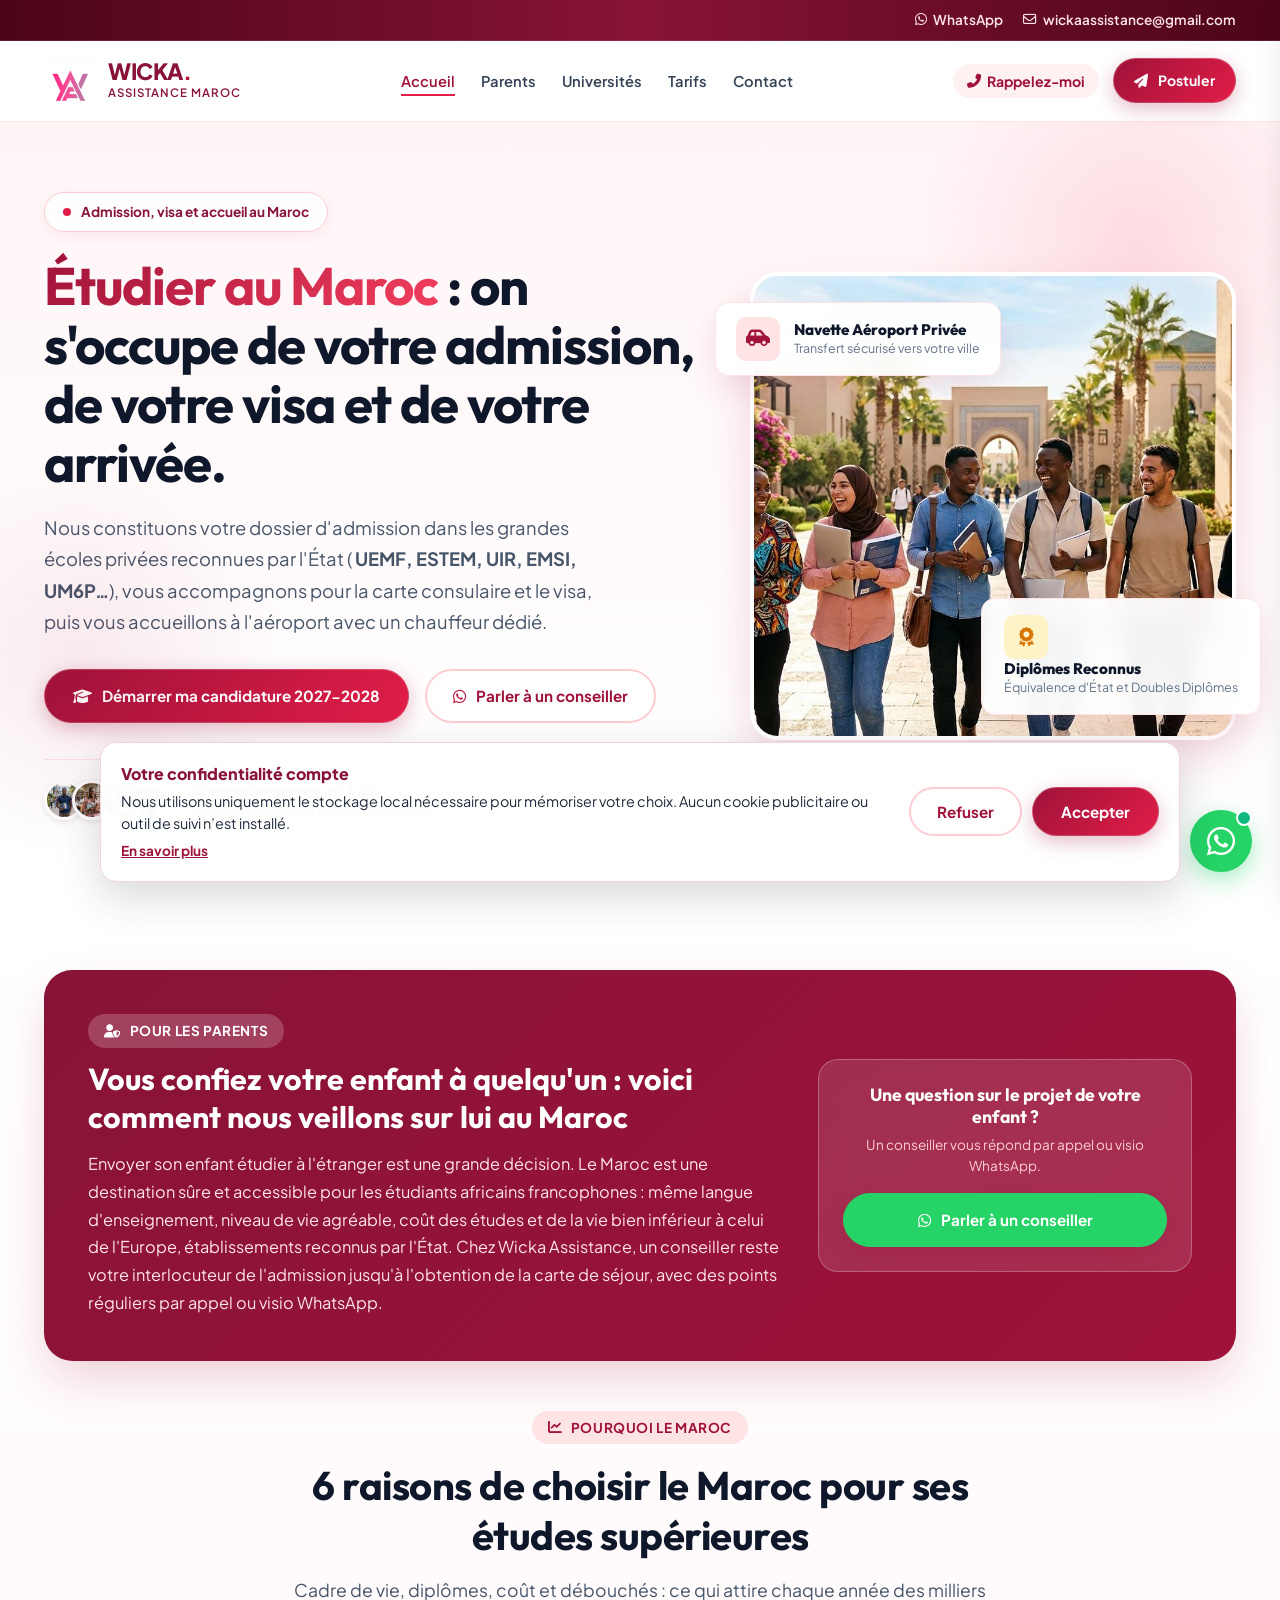
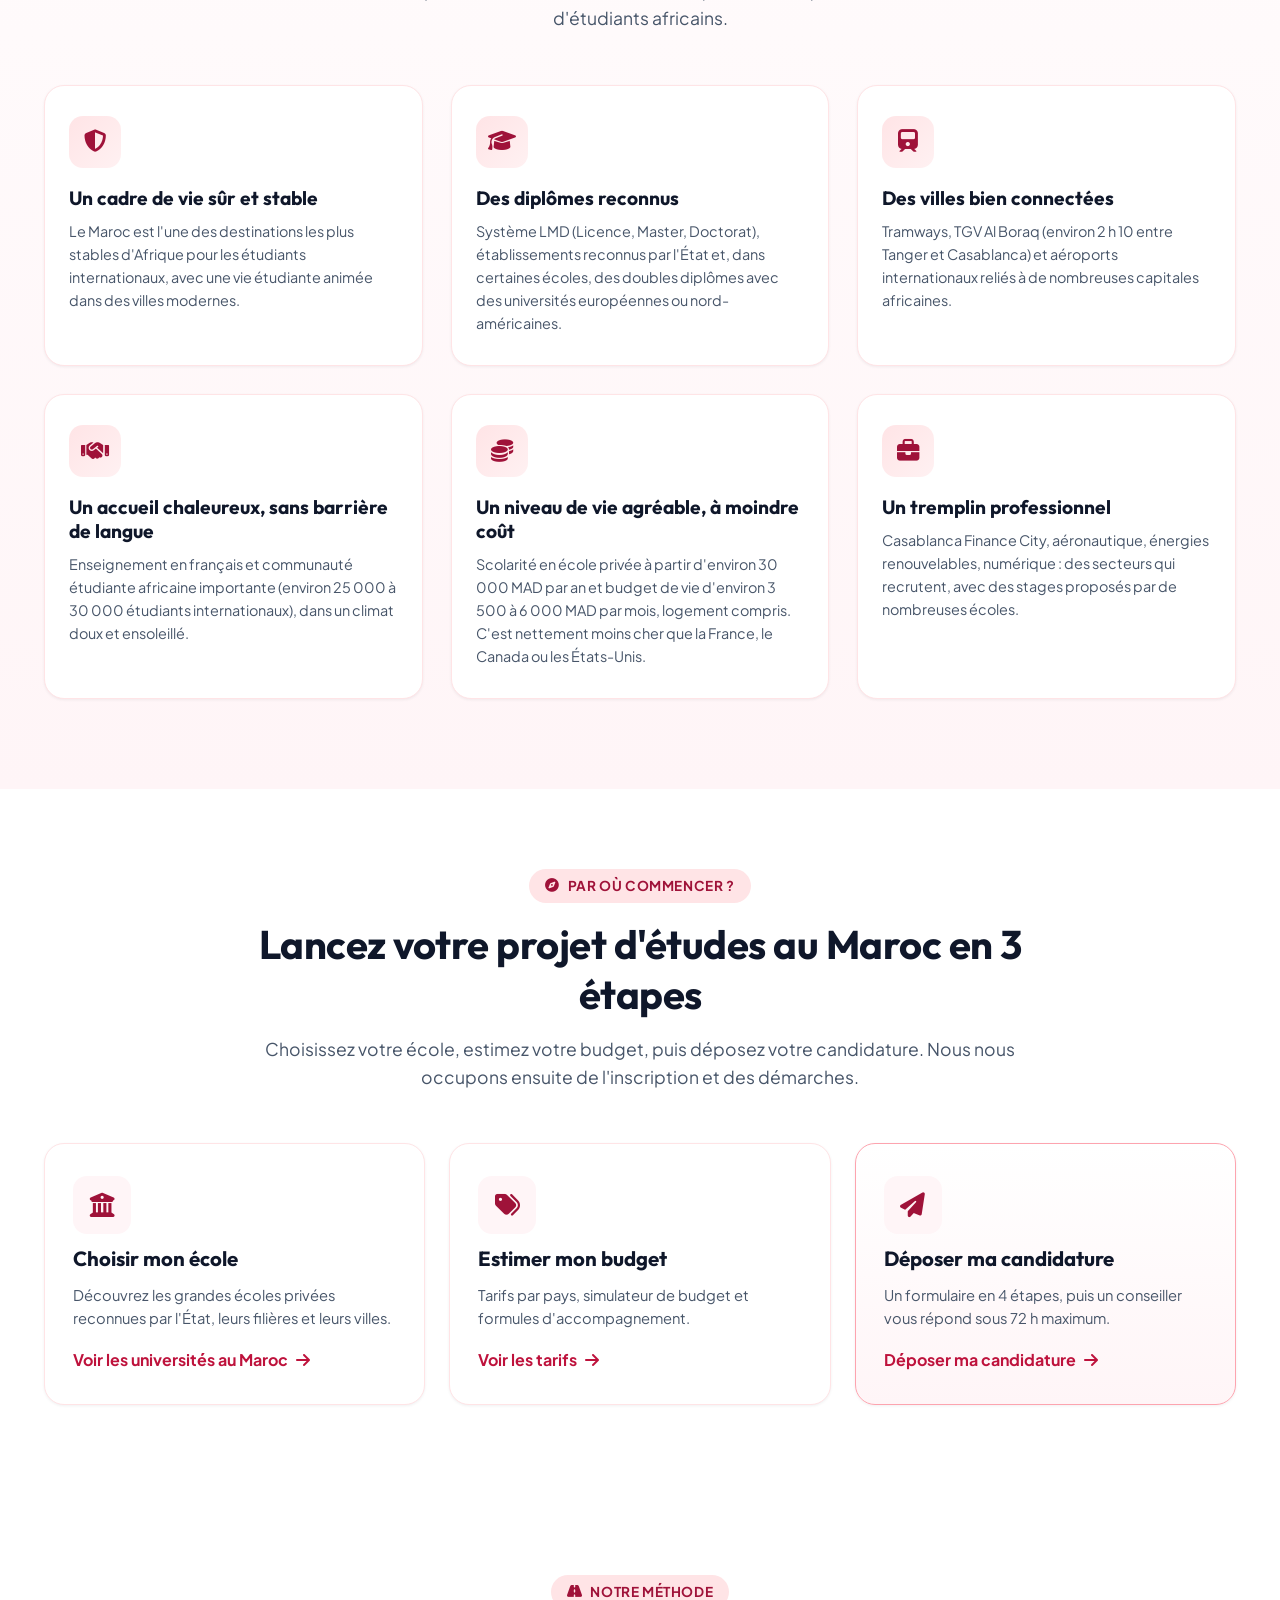
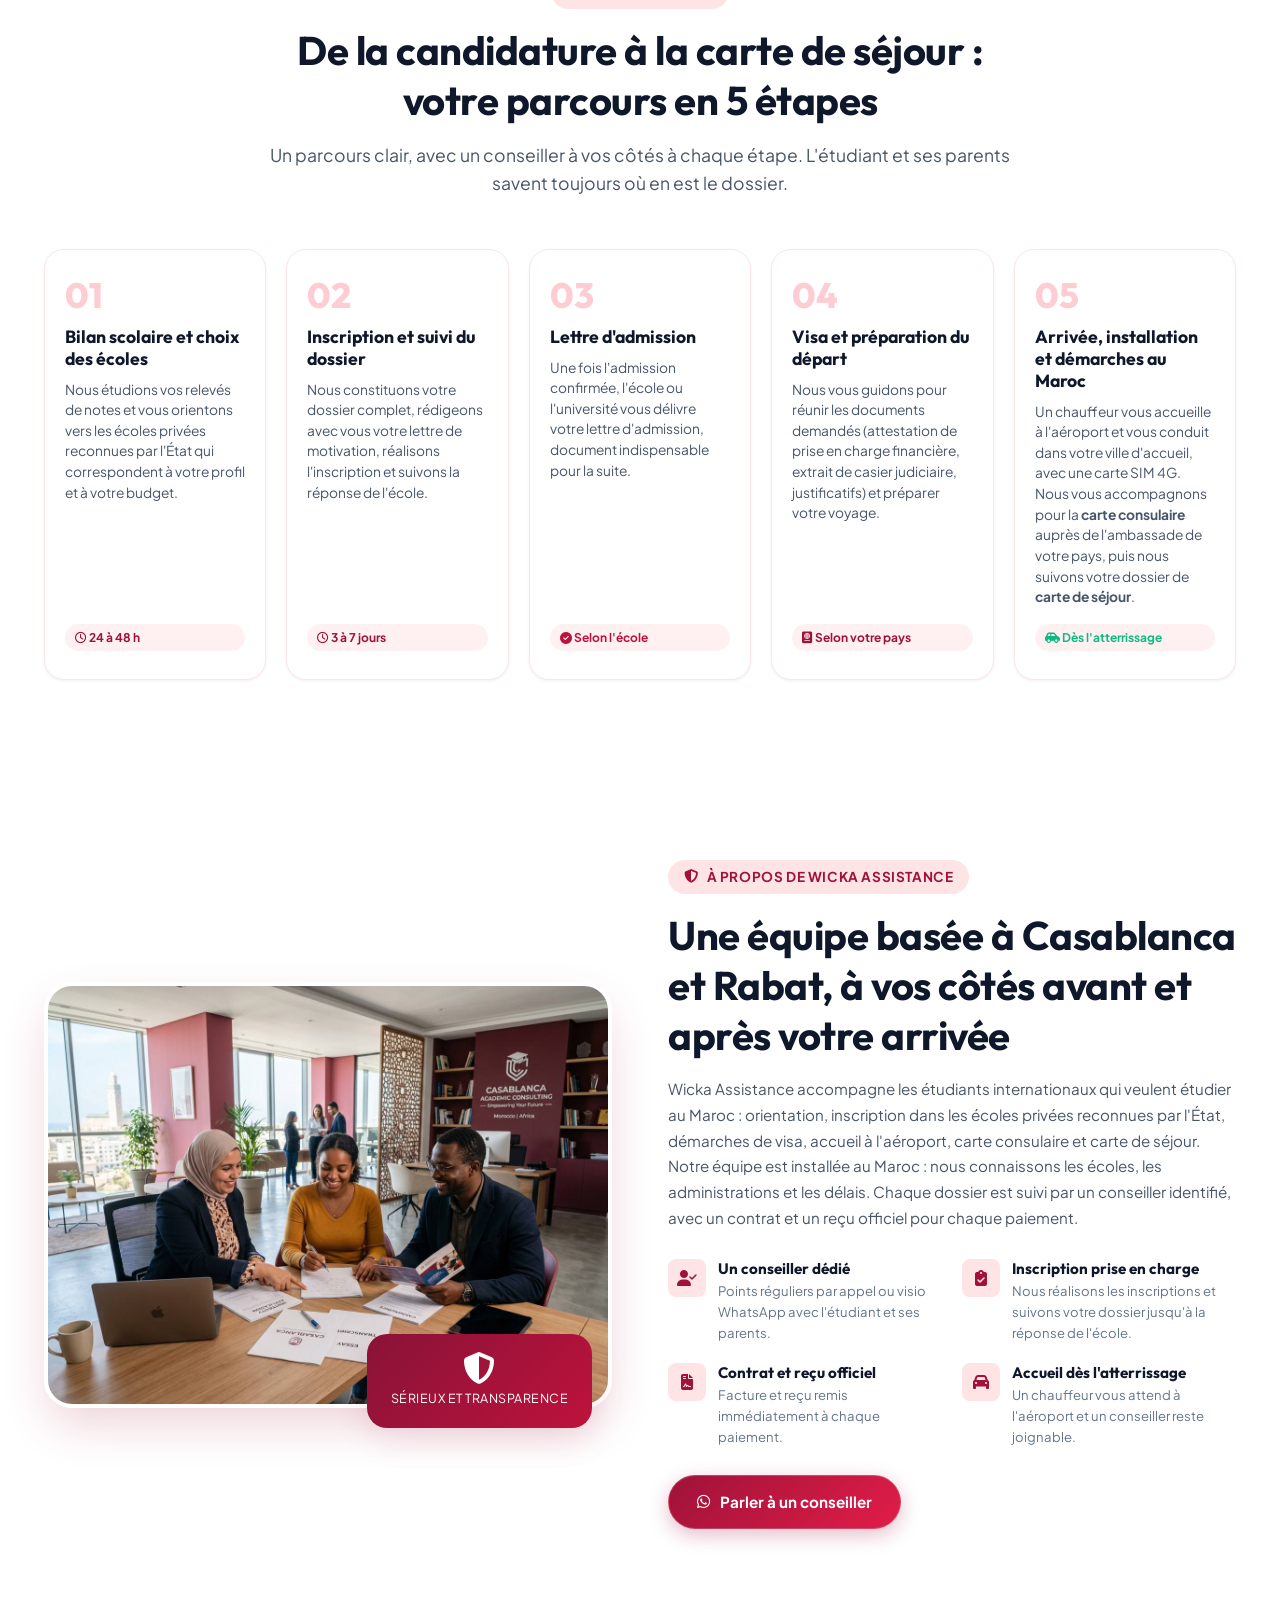
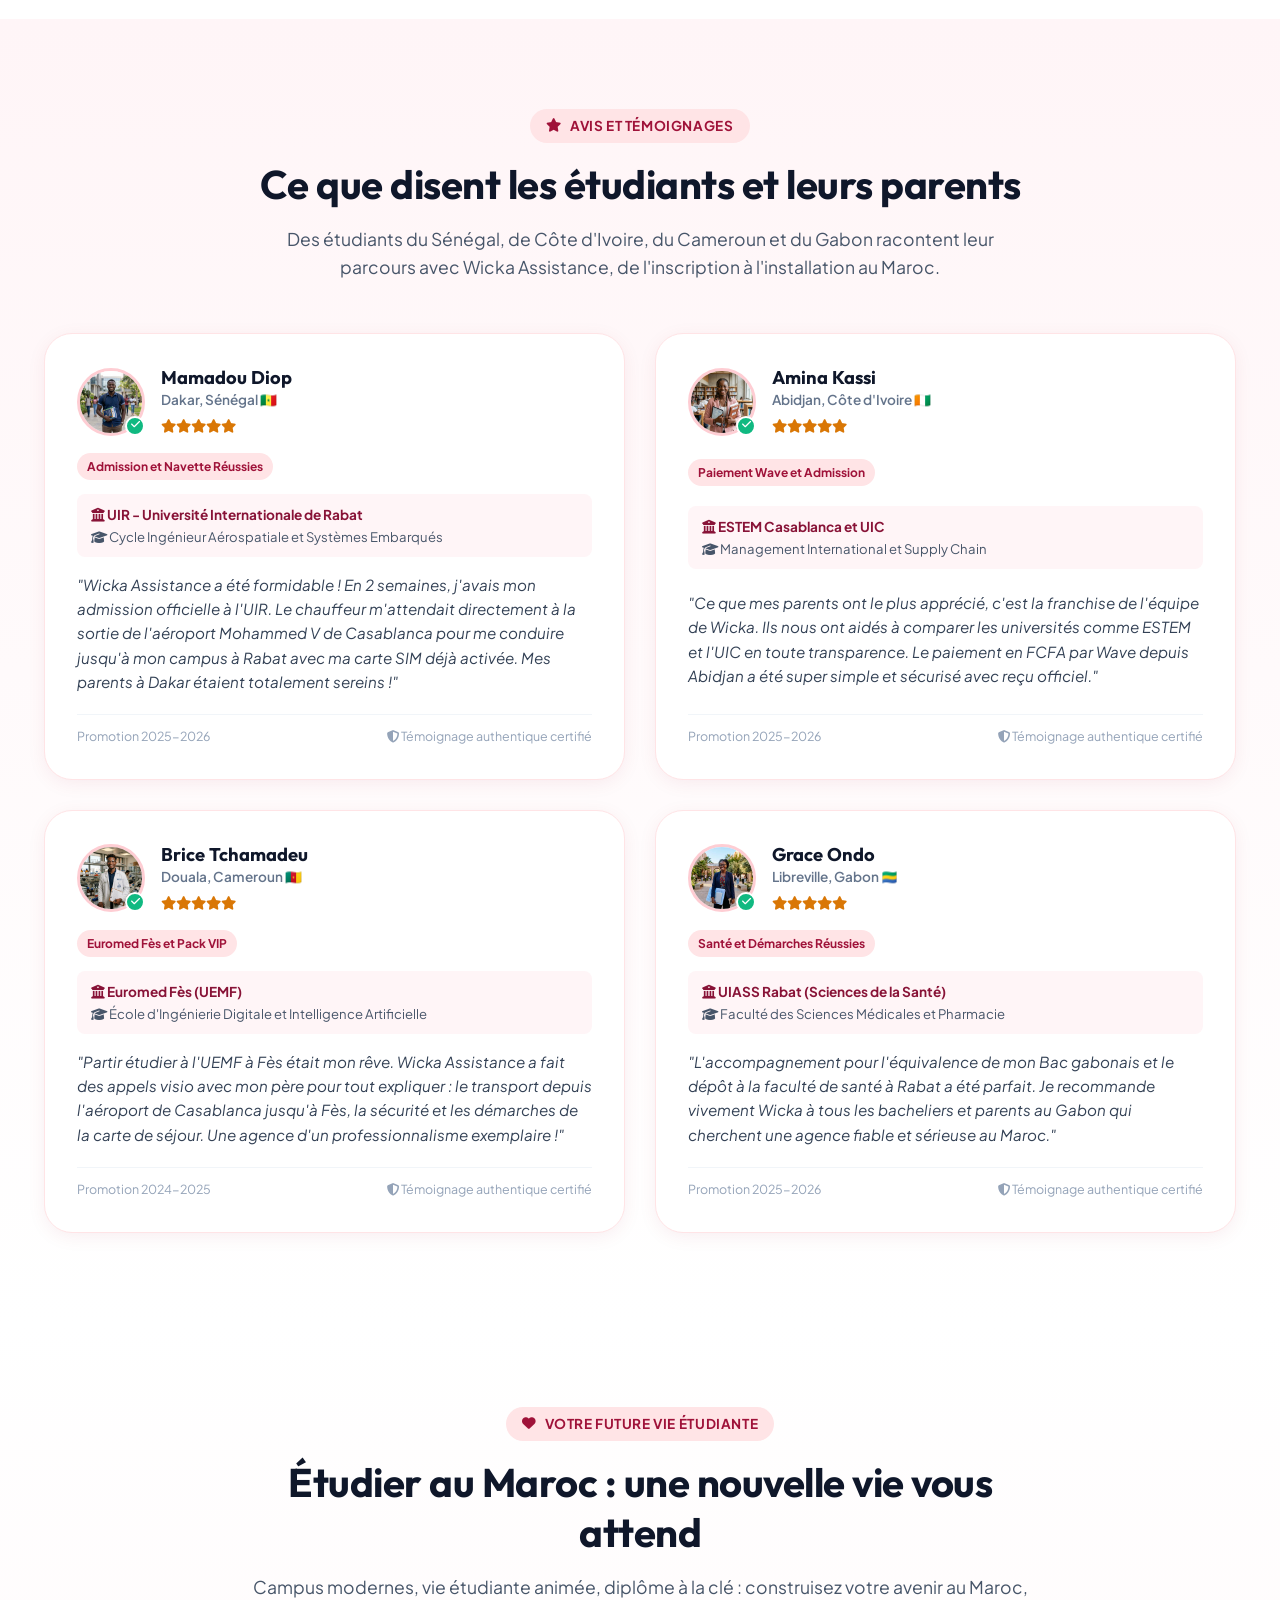
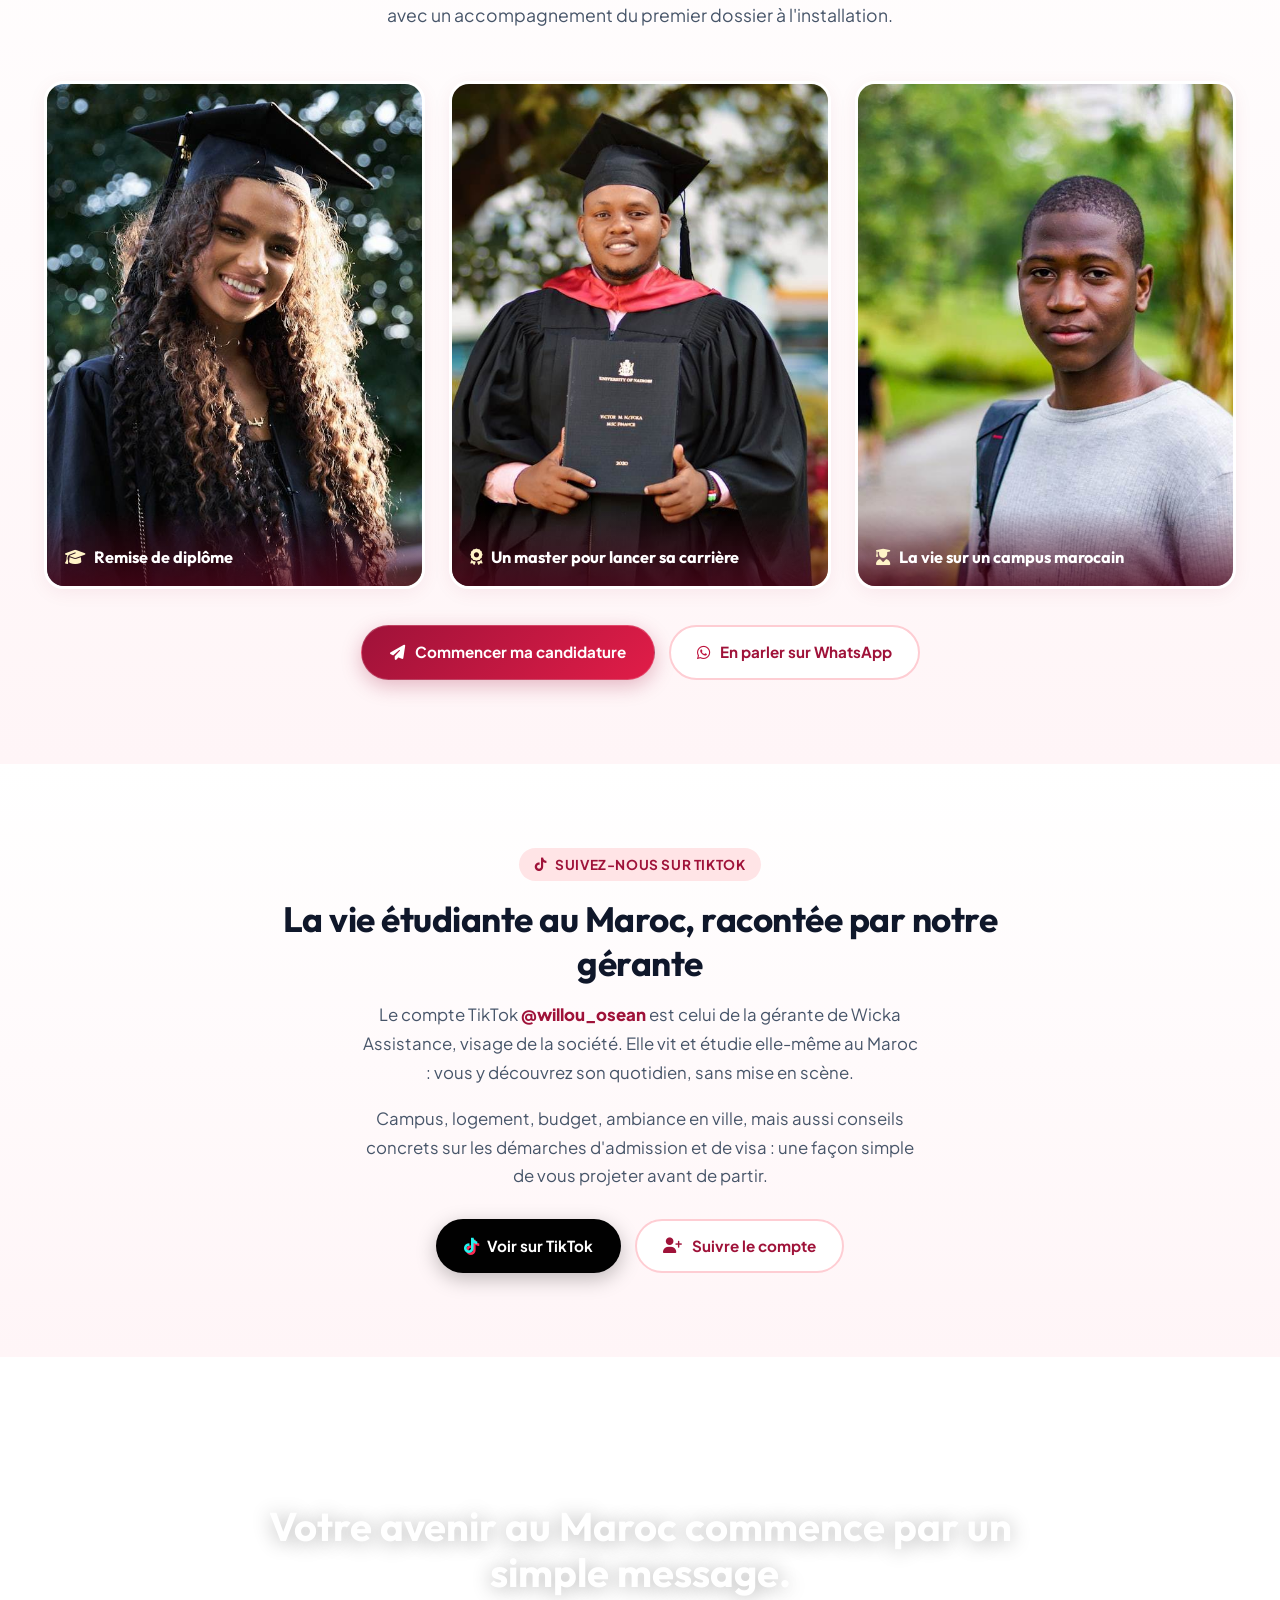
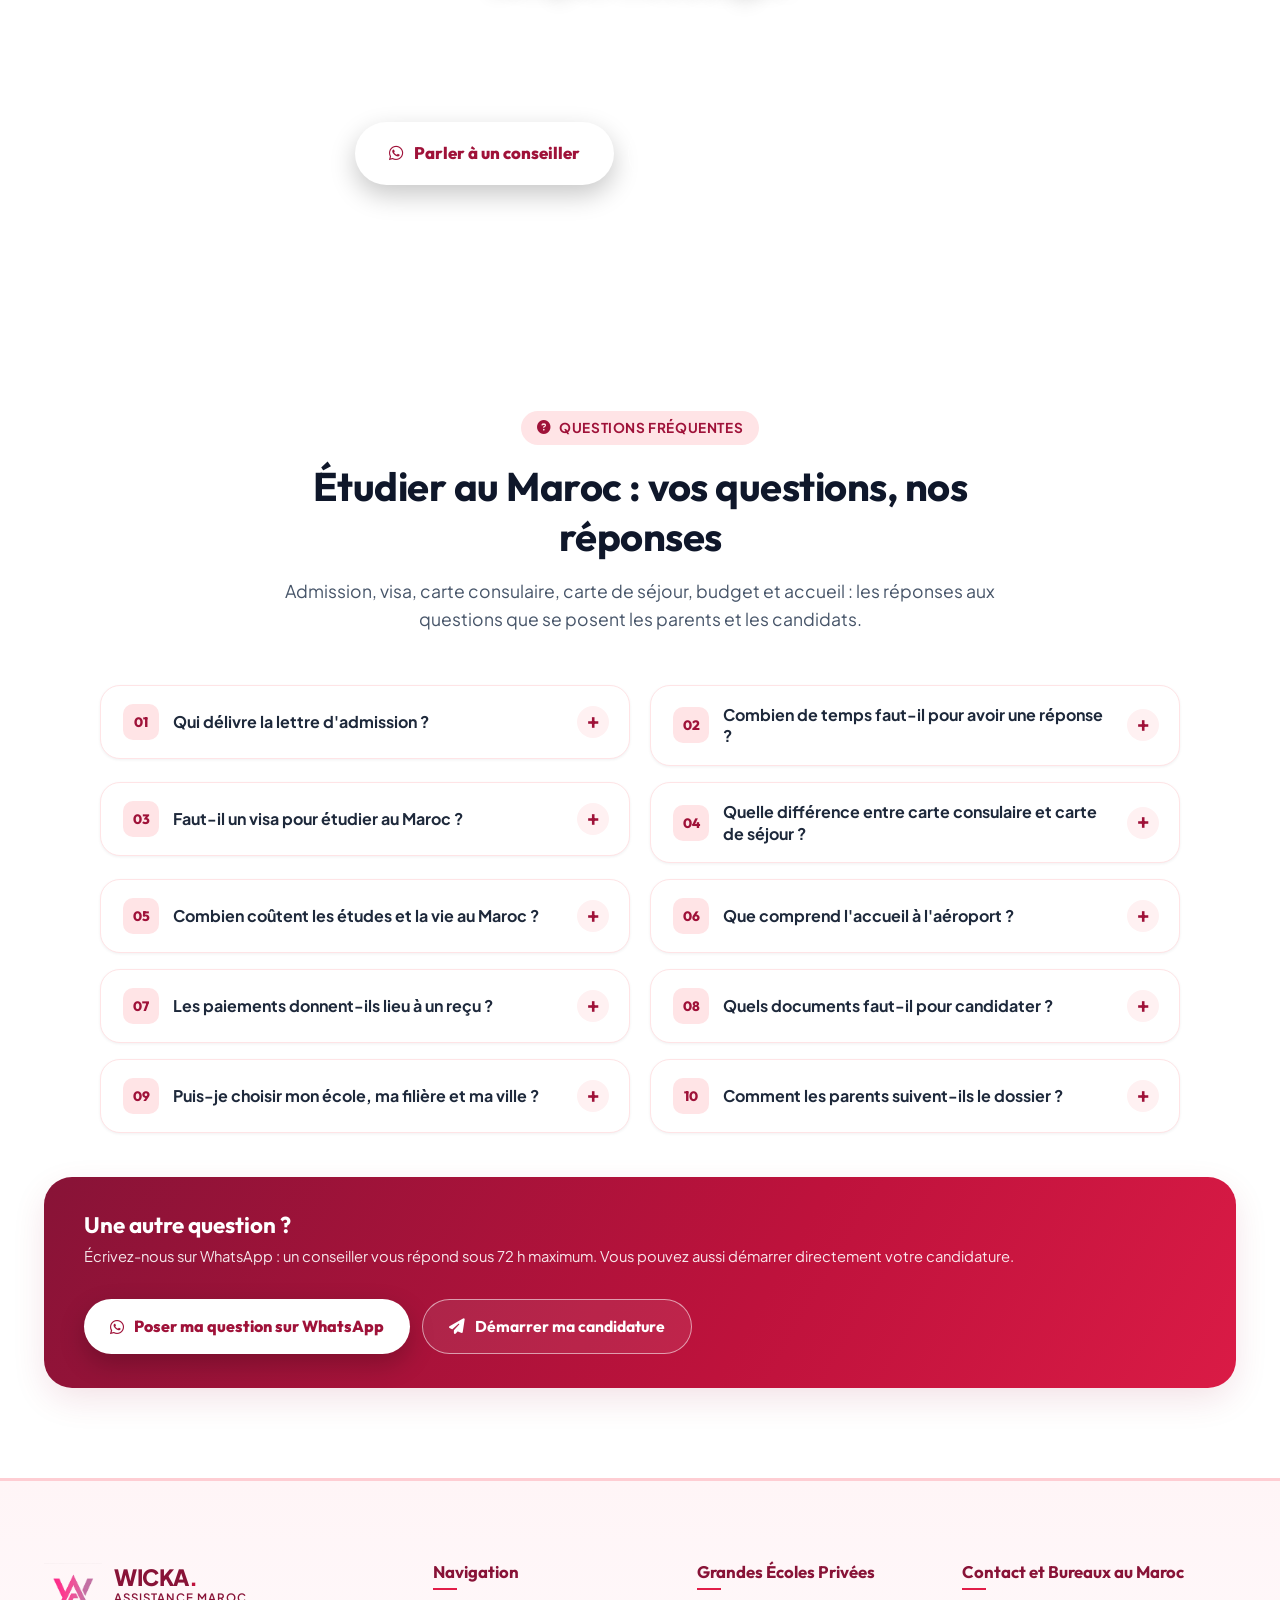
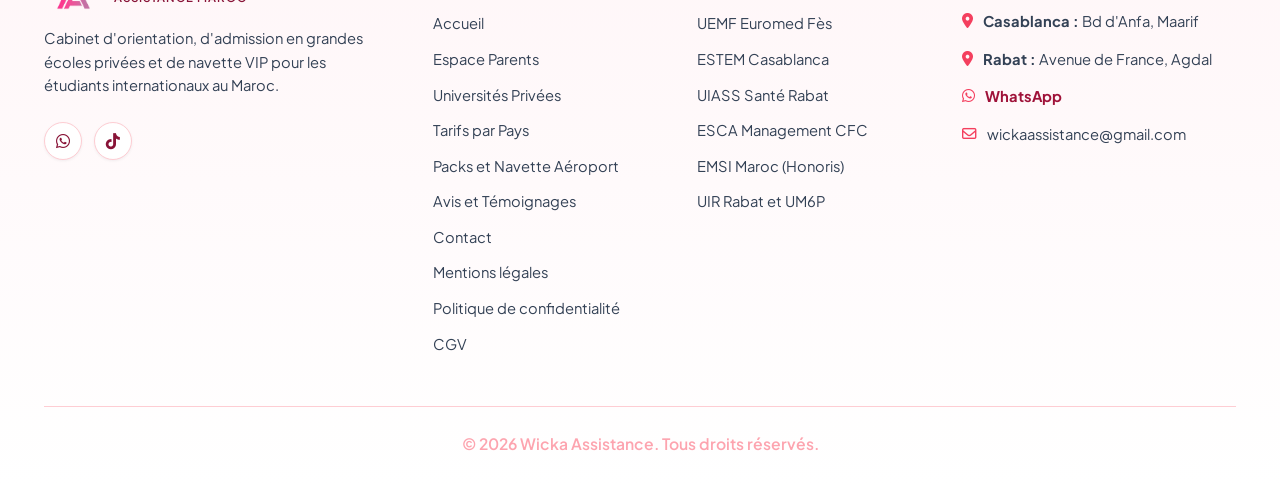
==== commit e01bca9b: "Add Contact to desktop and mobile navigation" ====
--- a/index.html
+++ b/index.html
@@ -105,7 +105,8 @@
           <li><a href="/" class="nav-link active">Accueil</a></li>
           <li><a href="/#parents" class="nav-link">Parents</a></li>
           <li><a href="/universites" class="nav-link">Universités</a></li>
-          <li><a href="/tarifs" class="nav-link">Tarifs par Pays</a></li>
+          <li><a href="/tarifs" class="nav-link">Tarifs</a></li>
+                  <li><a href="/contact" class="nav-link">Contact</a></li>
         </ul>
 
         <!-- Actions Nav -->
@@ -142,7 +143,8 @@
       <a href="/" class="mobile-nav-link">Accueil <i class="fas fa-chevron-right"></i></a>
       <a href="/#parents" class="mobile-nav-link">Parents <i class="fas fa-chevron-right"></i></a>
       <a href="/universites" class="mobile-nav-link">Universités <i class="fas fa-chevron-right"></i></a>
-      <a href="/tarifs" class="mobile-nav-link">Tarifs par Pays <i class="fas fa-chevron-right"></i></a>
+      <a href="/tarifs" class="mobile-nav-link">Tarifs <i class="fas fa-chevron-right"></i></a>
+      <a href="/contact" class="mobile-nav-link">Contact <i class="fas fa-chevron-right"></i></a>
     </div>
     <div style="margin-top: auto; display: flex; flex-direction: column; gap: 12px;">
       <a href="/candidature" class="btn-primary btn-full mobile-nav-link">
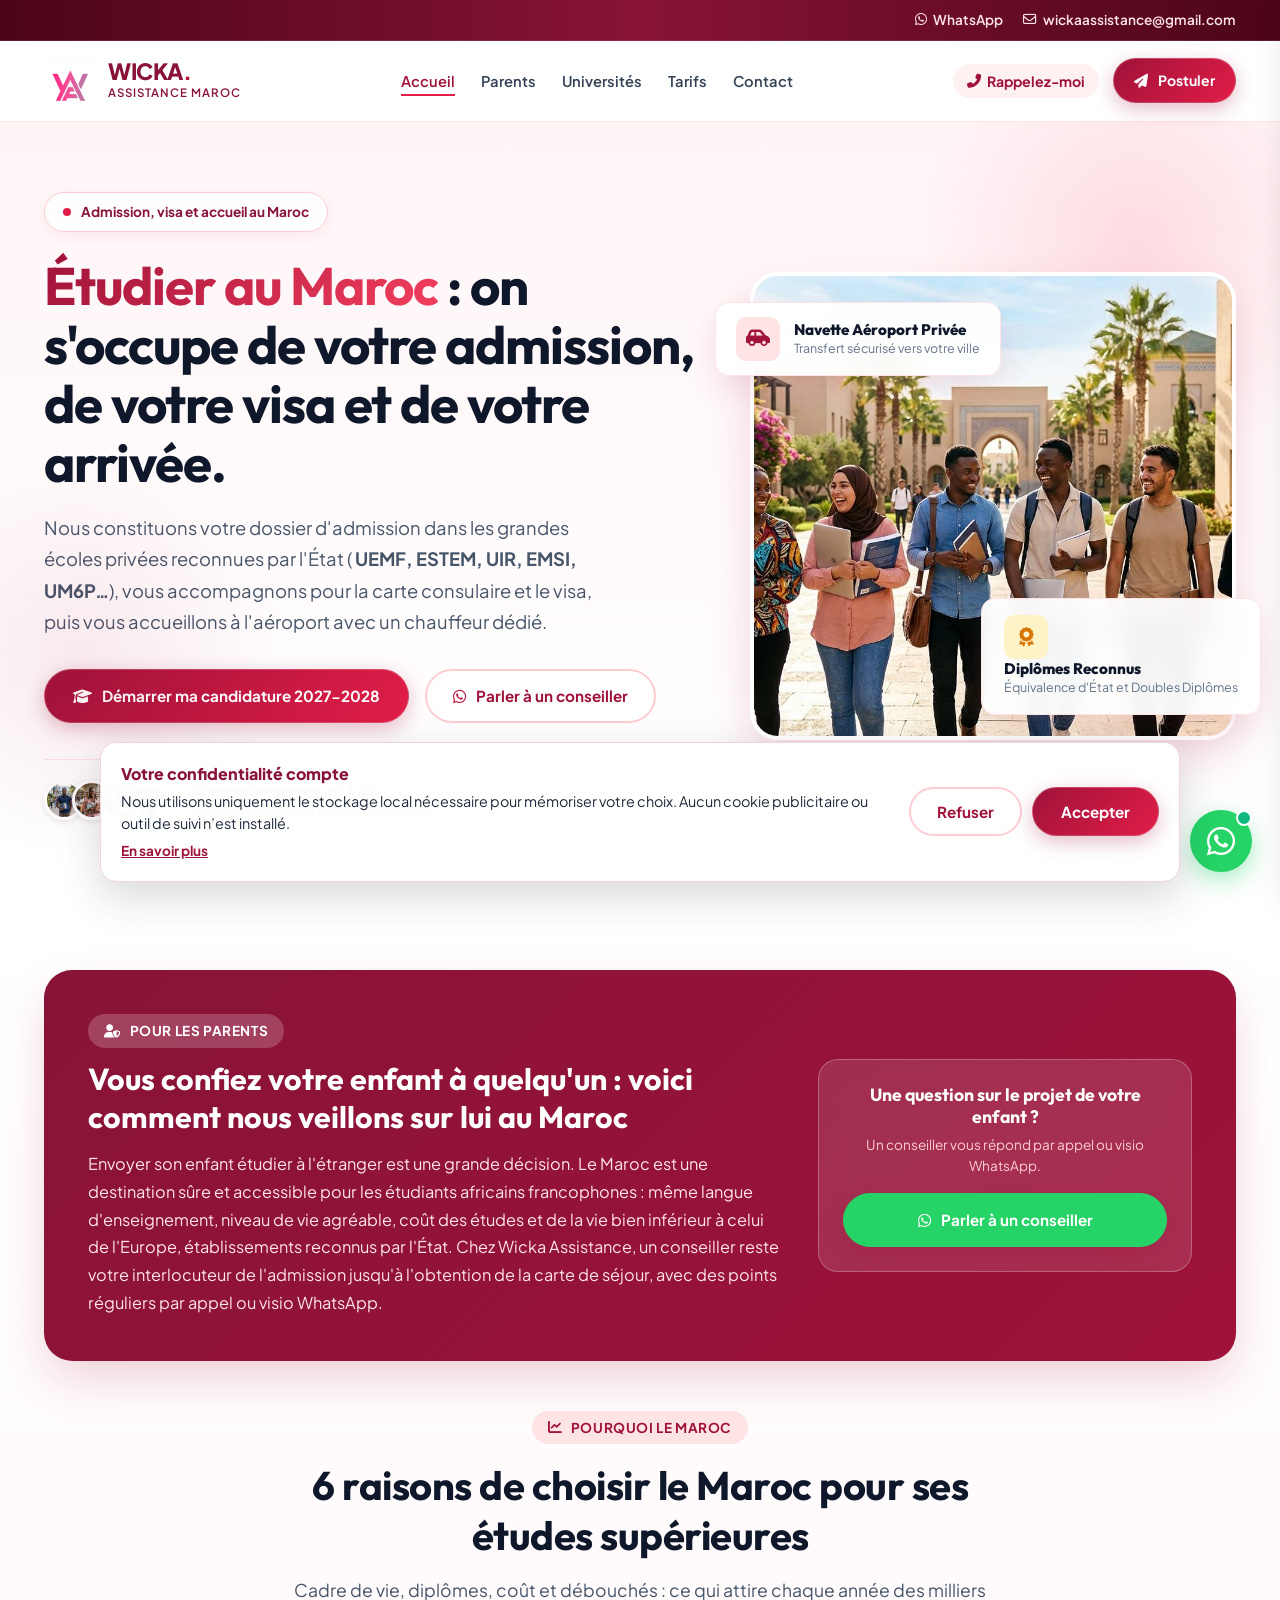
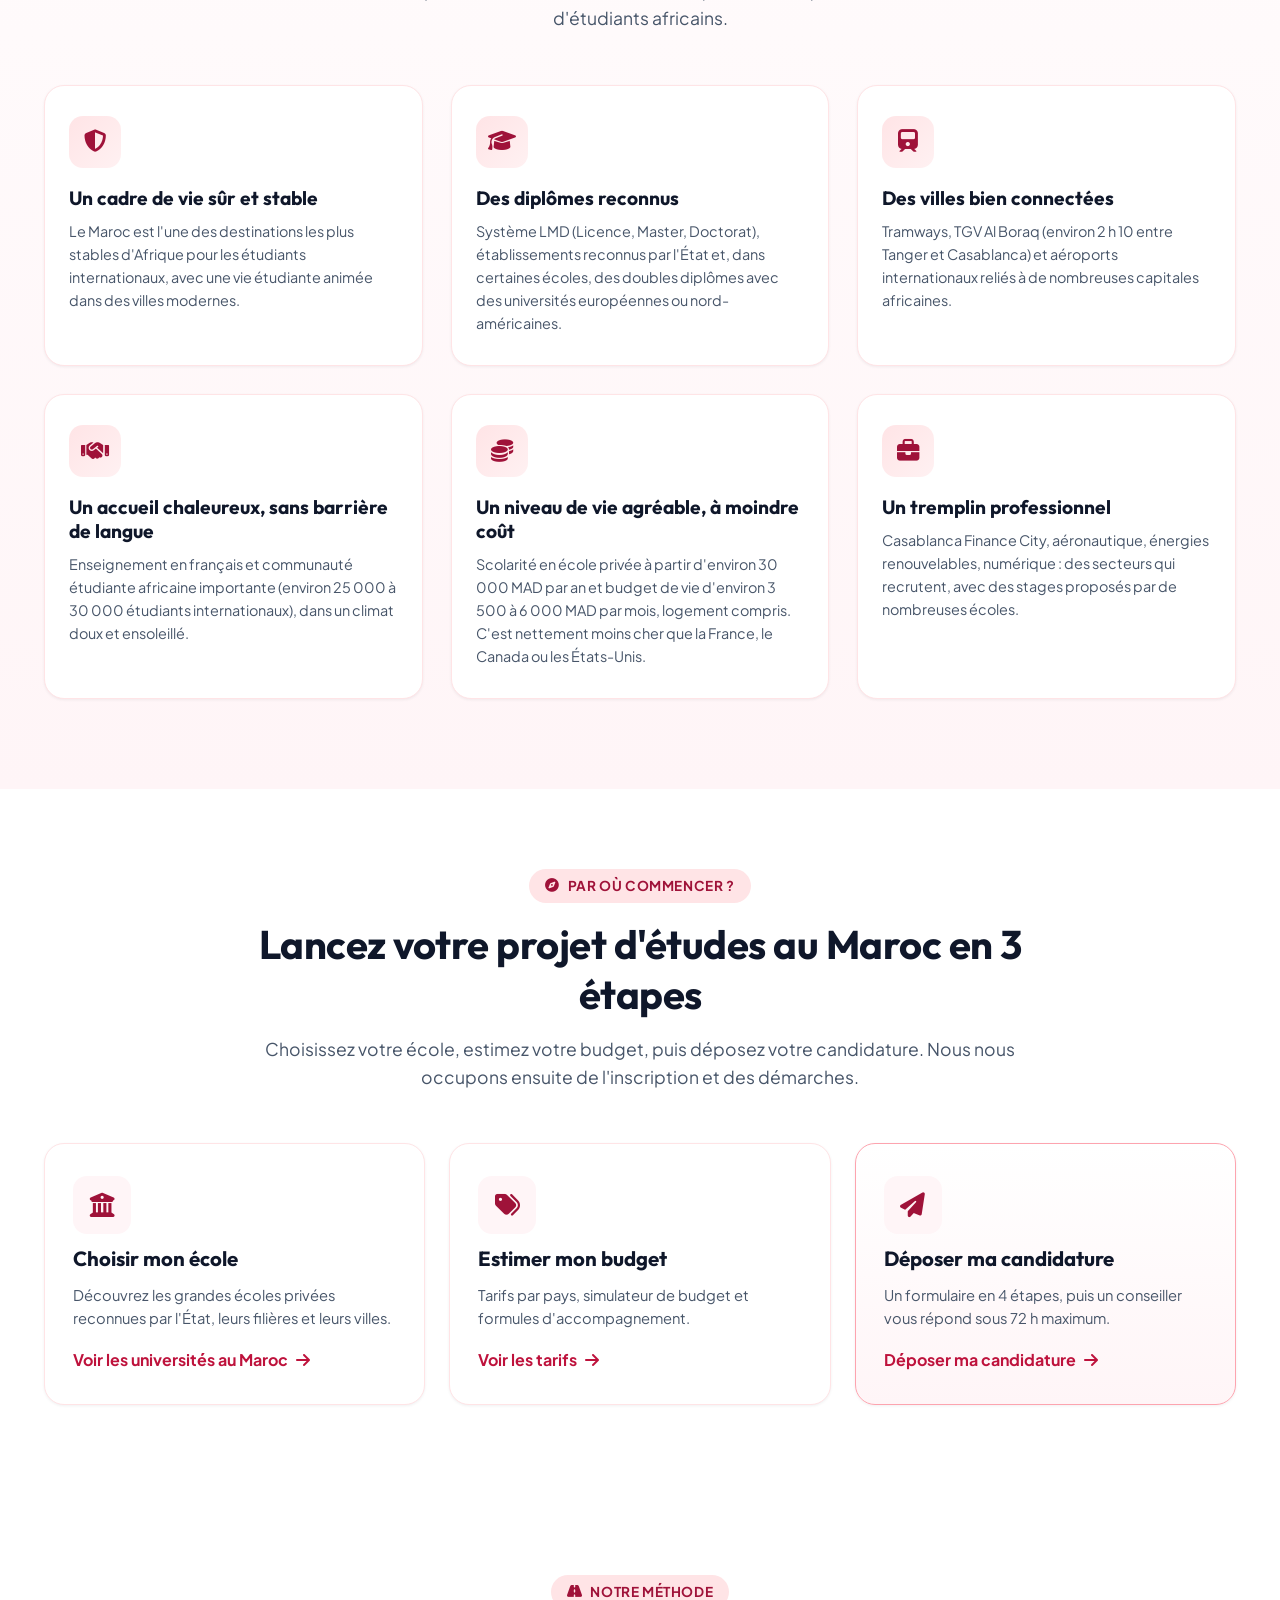
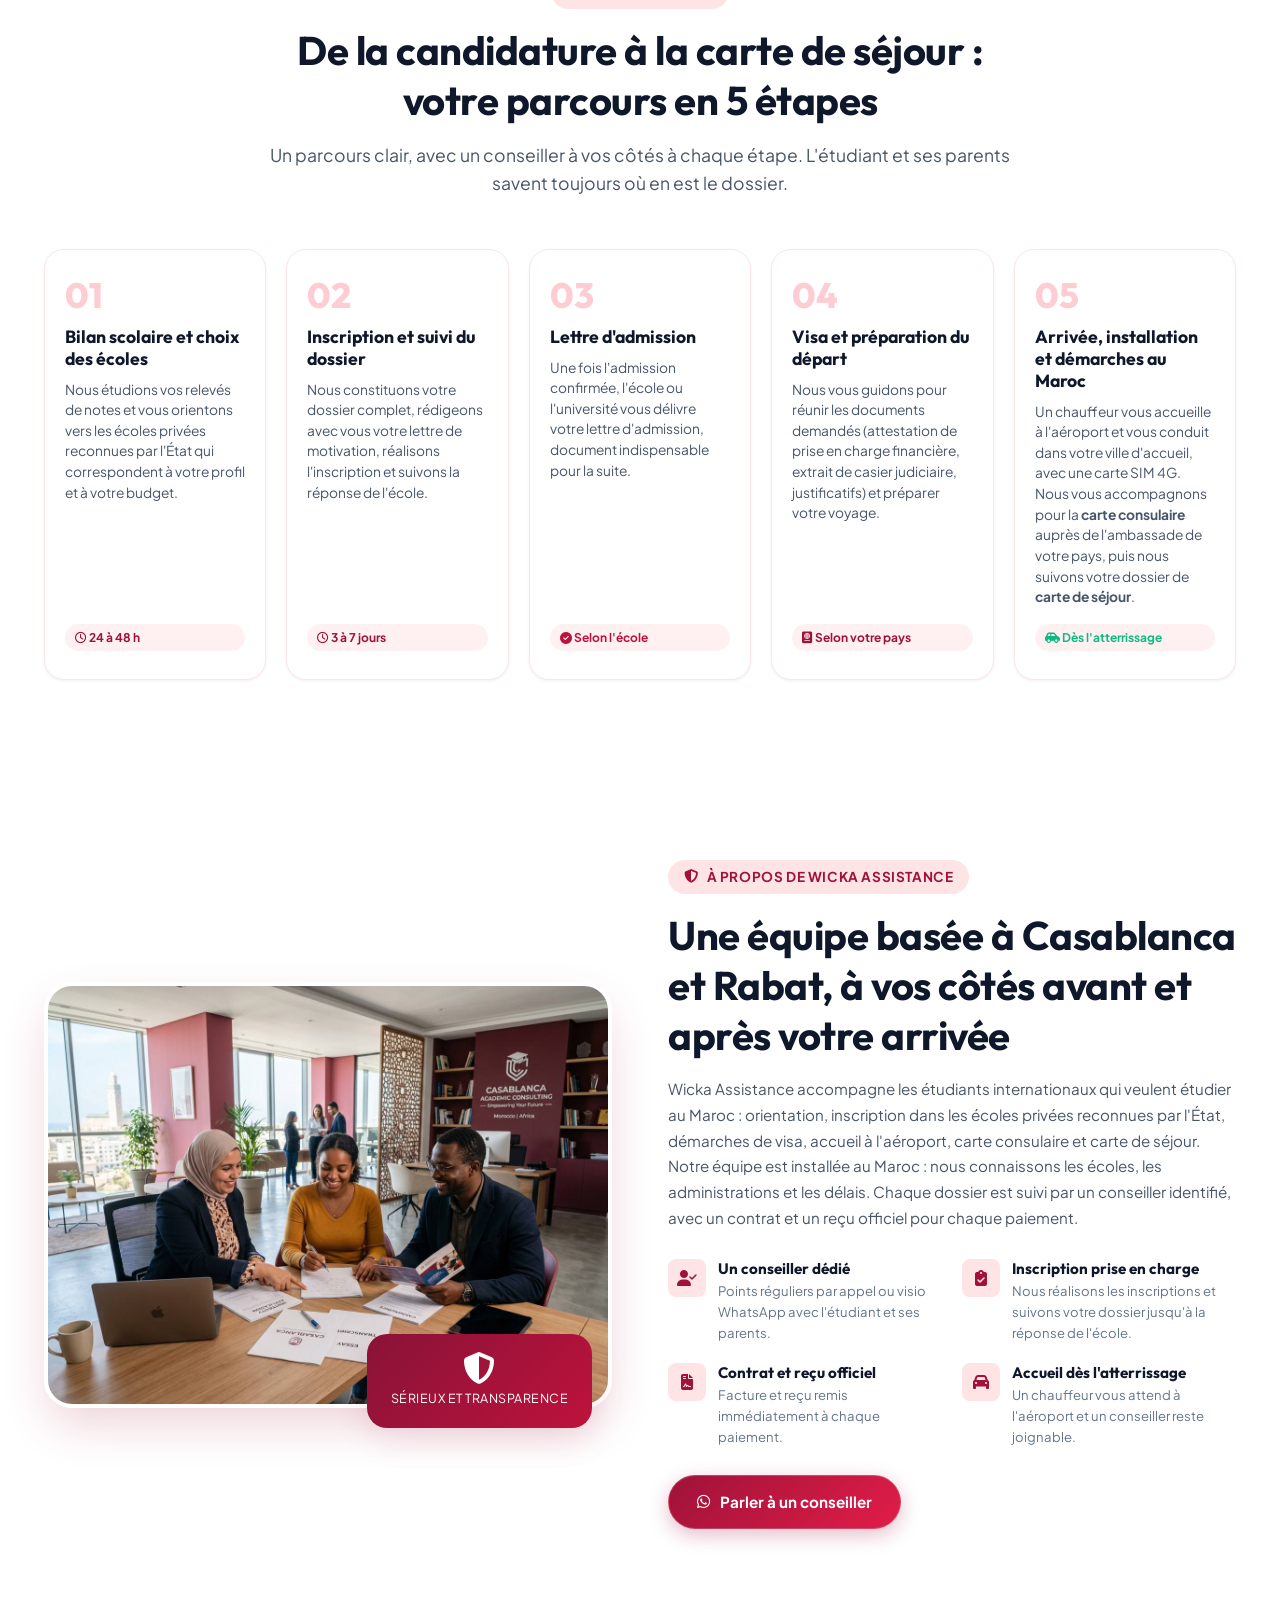
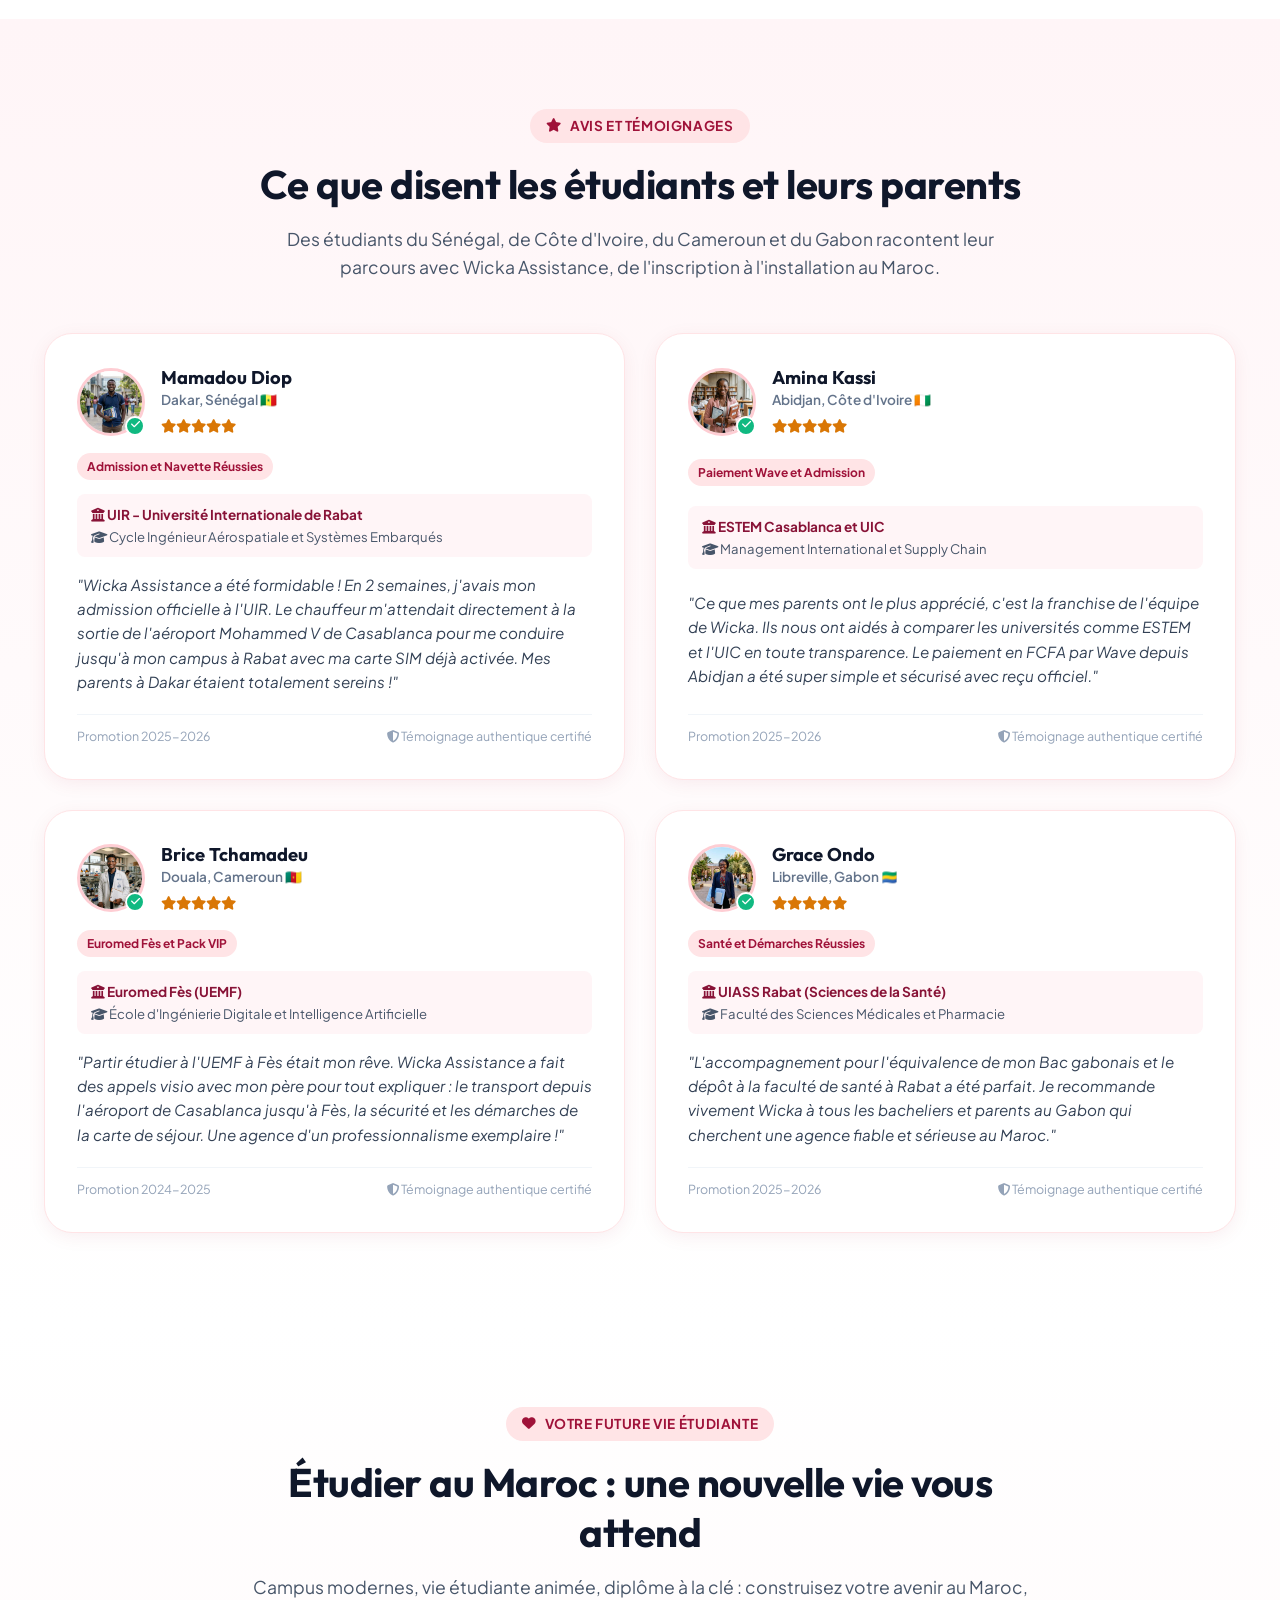
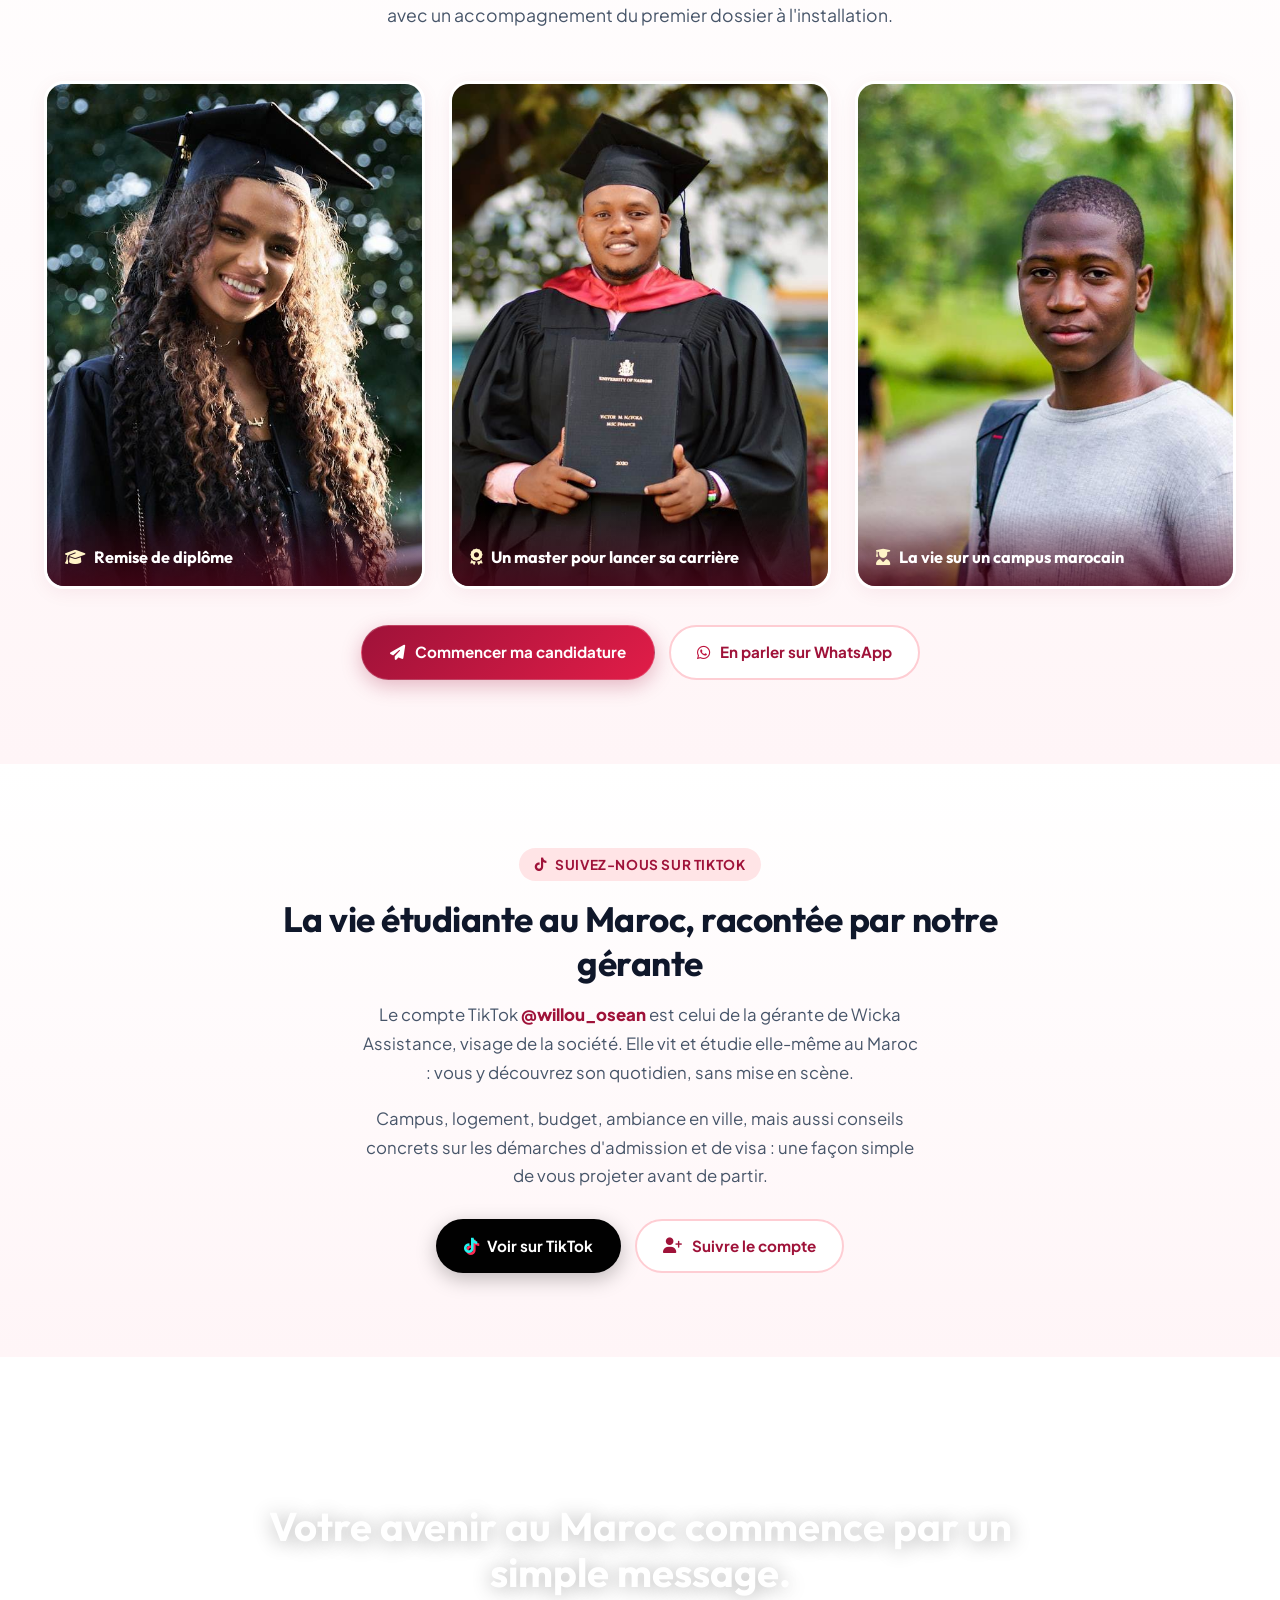
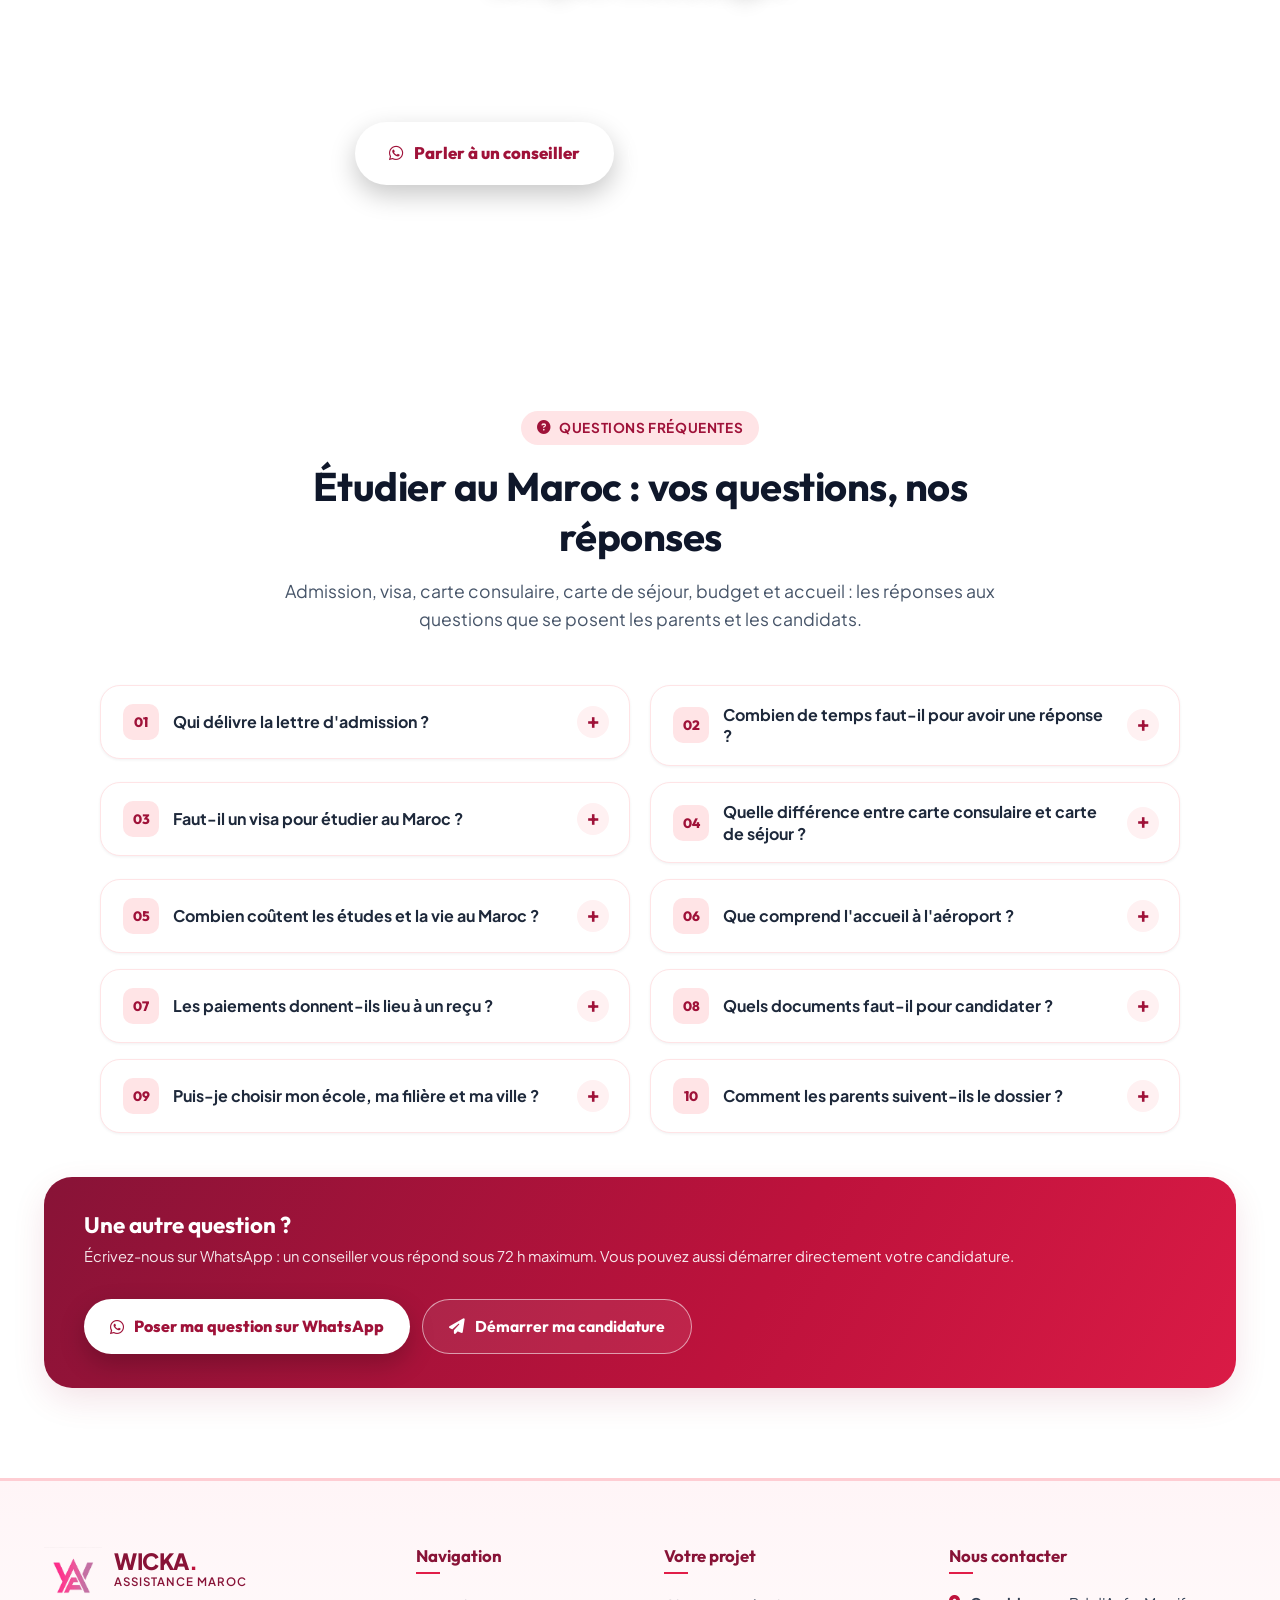
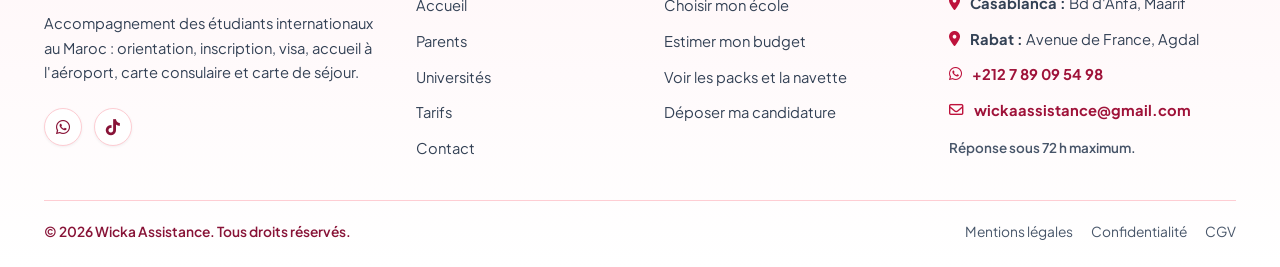
==== commit df09100f: "Improve footer across all pages" ====
--- a/index.html
+++ b/index.html
@@ -759,7 +759,6 @@
 <footer class="site-footer">
     <div class="container">
       <div class="footer-grid">
-        <!-- Col 1: Brand -->
         <div class="footer-brand">
           <div class="brand-logo">
             <img class="brand-image" src="/assets/images/logo.png" alt="Wicka Assistance" width="52" height="44" />
@@ -768,71 +767,49 @@
               <span class="brand-subtitle">Assistance Maroc</span>
             </div>
           </div>
-          <p>
-            Cabinet d'orientation, d'admission en grandes écoles privées et de navette VIP pour les étudiants internationaux au Maroc.
-          </p>
+          <p>Accompagnement des étudiants internationaux au Maroc : orientation, inscription, visa, accueil à l'aéroport, carte consulaire et carte de séjour.</p>
           <div class="footer-social-links">
             <a href="https://wa.me/212789095498" target="_blank" rel="noopener noreferrer" class="social-icon-btn" aria-label="WhatsApp"><i class="fab fa-whatsapp"></i></a>
             <a href="https://www.tiktok.com/@willou_osean" target="_blank" rel="noopener noreferrer" class="social-icon-btn" aria-label="TikTok"><i class="fab fa-tiktok"></i></a>
           </div>
         </div>
-
-        <!-- Col 2: Navigation -->
         <div>
           <h4 class="footer-col-title">Navigation</h4>
           <ul class="footer-links-list">
             <li><a href="/">Accueil</a></li>
-            <li><a href="/#parents">Espace Parents</a></li>
-            <li><a href="/universites">Universités Privées</a></li>
-            <li><a href="/tarifs">Tarifs par Pays</a></li>
-            <li><a href="/tarifs#packs">Packs et Navette Aéroport</a></li>
-            <li><a href="/#avis">Avis et Témoignages</a></li>
+            <li><a href="/#parents">Parents</a></li>
+            <li><a href="/universites">Universités</a></li>
+            <li><a href="/tarifs">Tarifs</a></li>
             <li><a href="/contact">Contact</a></li>
-            <li><a href="/mentions-legales">Mentions légales</a></li>
-            <li><a href="/politique-confidentialite">Politique de confidentialité</a></li>
-            <li><a href="/cgv">CGV</a></li>
           </ul>
         </div>
-
-        <!-- Col 3: Universités Privées -->
         <div>
-          <h4 class="footer-col-title">Grandes Écoles Privées</h4>
+          <h4 class="footer-col-title">Votre projet</h4>
           <ul class="footer-links-list">
-            <li><a href="/universites">UEMF Euromed Fès</a></li>
-            <li><a href="/universites">ESTEM Casablanca</a></li>
-            <li><a href="/universites">UIASS Santé Rabat</a></li>
-            <li><a href="/universites">ESCA Management CFC</a></li>
-            <li><a href="/universites">EMSI Maroc (Honoris)</a></li>
-            <li><a href="/universites">UIR Rabat et UM6P</a></li>
+            <li><a href="/universites">Choisir mon école</a></li>
+            <li><a href="/tarifs#simulateur">Estimer mon budget</a></li>
+            <li><a href="/tarifs#packs">Voir les packs et la navette</a></li>
+            <li><a href="/candidature">Déposer ma candidature</a></li>
           </ul>
         </div>
-
-        <!-- Col 4: Contact et Bureaux -->
         <div>
-          <h4 class="footer-col-title">Contact et Bureaux au Maroc</h4>
+          <h4 class="footer-col-title">Nous contacter</h4>
           <div class="footer-contact-info">
-            <div class="contact-line">
-              <i class="fas fa-map-marker-alt"></i>
-              <span><strong>Casablanca :</strong> Bd d'Anfa, Maarif</span>
-            </div>
-            <div class="contact-line">
-              <i class="fas fa-map-marker-alt"></i>
-              <span><strong>Rabat :</strong> Avenue de France, Agdal</span>
-            </div>
-            <div class="contact-line">
-              <i class="fab fa-whatsapp"></i>
-              <a href="https://wa.me/212789095498" target="_blank" rel="noopener noreferrer">WhatsApp</a>
-            </div>
-            <div class="contact-line">
-              <i class="far fa-envelope"></i>
-              <span>wickaassistance@gmail.com</span>
-            </div>
-          </div>
-        </div>
-      </div>
-
+            <div class="contact-line"><i class="fas fa-map-marker-alt"></i><span><strong>Casablanca :</strong> Bd d'Anfa, Maarif</span></div>
+            <div class="contact-line"><i class="fas fa-map-marker-alt"></i><span><strong>Rabat :</strong> Avenue de France, Agdal</span></div>
+            <div class="contact-line"><i class="fab fa-whatsapp"></i><a href="https://wa.me/212789095498" target="_blank" rel="noopener noreferrer">+212 7 89 09 54 98</a></div>
+            <div class="contact-line"><i class="far fa-envelope"></i><a href="mailto:wickaassistance@gmail.com">wickaassistance@gmail.com</a></div>
+            <p class="footer-response-time">Réponse sous 72 h maximum.</p>
+          </div>
+        </div>
+      </div>
       <div class="footer-bottom-bar">
-        <span class="footer-copyright">&copy; 2026 Wicka Assistance. Tous droits réservés.</span>
+        <span class="footer-copyright">© <span data-current-year>2026</span> Wicka Assistance. Tous droits réservés.</span>
+        <nav class="footer-legal-links" aria-label="Informations légales">
+          <a href="/mentions-legales">Mentions légales</a>
+          <a href="/politique-confidentialite">Confidentialité</a>
+          <a href="/cgv">CGV</a>
+        </nav>
       </div>
     </div>
   </footer>
--- a/css/style.css
+++ b/css/style.css
@@ -2155,115 +2155,50 @@
 }
 
 /* ============================================================
-   FOOTER
+   FOOTER — version claire et unifiée
    ============================================================ */
 .site-footer {
-  background: linear-gradient(135deg, var(--rose-900) 0%, var(--slate-950) 75%);
-  color: var(--slate-300);
-  padding: 80px 0 30px;
-  border-top: 4px solid var(--rose-500);
-}
-
+  background: linear-gradient(180deg, #fff5f7 0%, #ffffff 100%);
+  color: var(--slate-700);
+  padding: 64px 0 24px;
+  border-top: 3px solid var(--rose-200);
+}
 .footer-grid {
   display: grid;
-  grid-template-columns: 1.4fr 0.9fr 0.9fr 1.1fr;
-  gap: 40px;
-  margin-bottom: 50px;
-}
-
-.footer-brand .brand-title {
-  color: var(--white);
-}
-
-.footer-brand p {
-  margin: 16px 0 24px;
-  font-size: 0.92rem;
-  line-height: 1.6;
-  max-width: 320px;
-}
-
-.footer-social-links {
-  display: flex;
-  gap: 12px;
-}
-
+  grid-template-columns: 1.35fr 0.85fr 1fr 1.15fr;
+  gap: 36px;
+  margin-bottom: 40px;
+}
+.footer-brand .brand-title,
+.footer-col-title { color: var(--rose-900); }
+.footer-brand .brand-subtitle { color: var(--rose-900); }
+.footer-brand p { margin: 16px 0 24px; font-size: 0.92rem; line-height: 1.65; max-width: 350px; }
+.footer-social-links { display: flex; gap: 12px; }
 .social-icon-btn {
-  width: 38px;
-  height: 38px;
-  border-radius: 50%;
-  background: rgba(255, 255, 255, 0.08);
-  color: var(--white);
-  display: flex;
-  align-items: center;
-  justify-content: center;
-  transition: var(--transition);
-}
-
-.social-icon-btn:hover {
-  background: var(--rose-600);
-  transform: translateY(-3px);
-}
-
-.footer-col-title {
-  color: var(--white);
-  font-size: 1.05rem;
-  margin-bottom: 20px;
-  position: relative;
-  padding-bottom: 8px;
-}
-
-.footer-col-title::after {
-  content: '';
-  position: absolute;
-  bottom: 0;
-  left: 0;
-  width: 24px;
-  height: 2px;
-  background-color: var(--rose-600);
-}
-
-.footer-links-list {
-  display: flex;
-  flex-direction: column;
-  gap: 10px;
-}
-
-.footer-links-list a {
-  font-size: 0.92rem;
-  color: var(--slate-300);
-}
-
-.footer-links-list a:hover {
-  color: var(--rose-300);
-  padding-left: 4px;
-}
-
-.footer-contact-info {
-  display: flex;
-  flex-direction: column;
-  gap: 14px;
-}
-
-.contact-line {
-  display: flex;
-  align-items: flex-start;
-  gap: 10px;
-  font-size: 0.92rem;
-}
-
-.contact-line i {
-  color: var(--rose-500);
-  margin-top: 4px;
-}
-
+  width: 38px; height: 38px; border-radius: 50%; background: var(--white); color: var(--rose-900);
+  border: 1px solid var(--rose-200); box-shadow: var(--shadow-sm); display: flex; align-items: center;
+  justify-content: center; transition: var(--transition);
+}
+.social-icon-btn:hover { background: var(--rose-800); color: var(--white); border-color: var(--rose-800); transform: translateY(-2px); }
+.footer-col-title { font-size: 1.05rem; margin-bottom: 18px; position: relative; padding-bottom: 8px; }
+.footer-col-title::after { content: ''; position: absolute; bottom: 0; left: 0; width: 24px; height: 2px; background-color: var(--rose-600); }
+.footer-links-list { display: flex; flex-direction: column; gap: 10px; }
+.footer-links-list a { font-size: 0.92rem; color: var(--slate-700); }
+.footer-links-list a:hover { color: var(--rose-900); }
+.footer-contact-info { display: flex; flex-direction: column; gap: 12px; }
+.contact-line { display: flex; align-items: flex-start; gap: 10px; font-size: 0.92rem; }
+.contact-line i { color: var(--rose-700); margin-top: 4px; flex: 0 0 auto; }
+.site-footer .contact-line a { color: var(--rose-800); font-weight: 700; }
+.site-footer .contact-line a:hover { color: var(--rose-600); }
+.footer-response-time { margin: 2px 0 0; color: var(--slate-600); font-size: 0.84rem; font-weight: 600; }
 .footer-bottom-bar {
-  border-top: 1px solid rgba(255, 255, 255, 0.08);
-  padding-top: 24px;
-  display: flex;
-  justify-content: space-between;
-  align-items: center;
-  font-size: 0.86rem;
-}
+  border-top: 1px solid var(--rose-200); padding-top: 20px; display: flex; justify-content: space-between;
+  align-items: center; gap: 16px; font-size: 0.86rem;
+}
+.footer-copyright { color: var(--rose-900); font-weight: 600; }
+.footer-legal-links { display: flex; align-items: center; justify-content: flex-end; flex-wrap: wrap; gap: 8px 18px; }
+.footer-legal-links a { color: var(--slate-600); }
+.footer-legal-links a:hover { color: var(--rose-900); }
 
 /* ============================================================
    BOUTON FLOTTANT WHATSAPP & TOASTS SOCIAUX
@@ -3518,35 +3453,6 @@
 }
 
 
-/* Footer clair, cohérent avec le fond rose et blanc du site. */
-.site-footer {
-  background: linear-gradient(180deg, #fff5f7 0%, #ffffff 100%);
-  color: var(--slate-700);
-  border-top: 3px solid var(--rose-200);
-}
-.site-footer .footer-brand .brand-title,
-.site-footer .footer-col-title { color: var(--rose-900); }
-.site-footer .footer-brand .brand-subtitle { color: var(--rose-900); }
-.site-footer .footer-brand p,
-.site-footer .footer-contact-info,
-.site-footer .footer-bottom-bar { color: var(--slate-700); }
-.site-footer .footer-links-list a { color: var(--slate-700); }
-.site-footer .footer-links-list a:hover { color: var(--rose-900); }
-.site-footer .social-icon-btn {
-  background: var(--white);
-  color: var(--rose-900);
-  border: 1px solid var(--rose-200);
-  box-shadow: var(--shadow-sm);
-}
-.site-footer .social-icon-btn:hover {
-  background: var(--rose-800);
-  color: var(--white);
-  border-color: var(--rose-800);
-}
-.site-footer .footer-bottom-bar { border-top-color: var(--rose-200); }
-.site-footer .contact-line a { color: var(--rose-800); font-weight: 700; }
-.site-footer .contact-line a:hover { color: var(--rose-600); }
-
 /* Carte université sans taux : grille pleine largeur. */
 .uni-meta-grid-single { grid-template-columns: 1fr; }
 
@@ -3578,7 +3484,3 @@
 .cta-photo-content > p { margin-bottom: 28px; }
 .cta-photo-content > .promo-countdown + .cta-photo-actions { margin-top: 0; }
 
-
-/* Copyright footer : lisible, centré et aligné avec la charte du logo. */
-.footer-bottom-bar { justify-content: center; text-align: center; font-size: 0.98rem; }
-.footer-copyright { color: var(--rose-300); font-weight: 600; }
